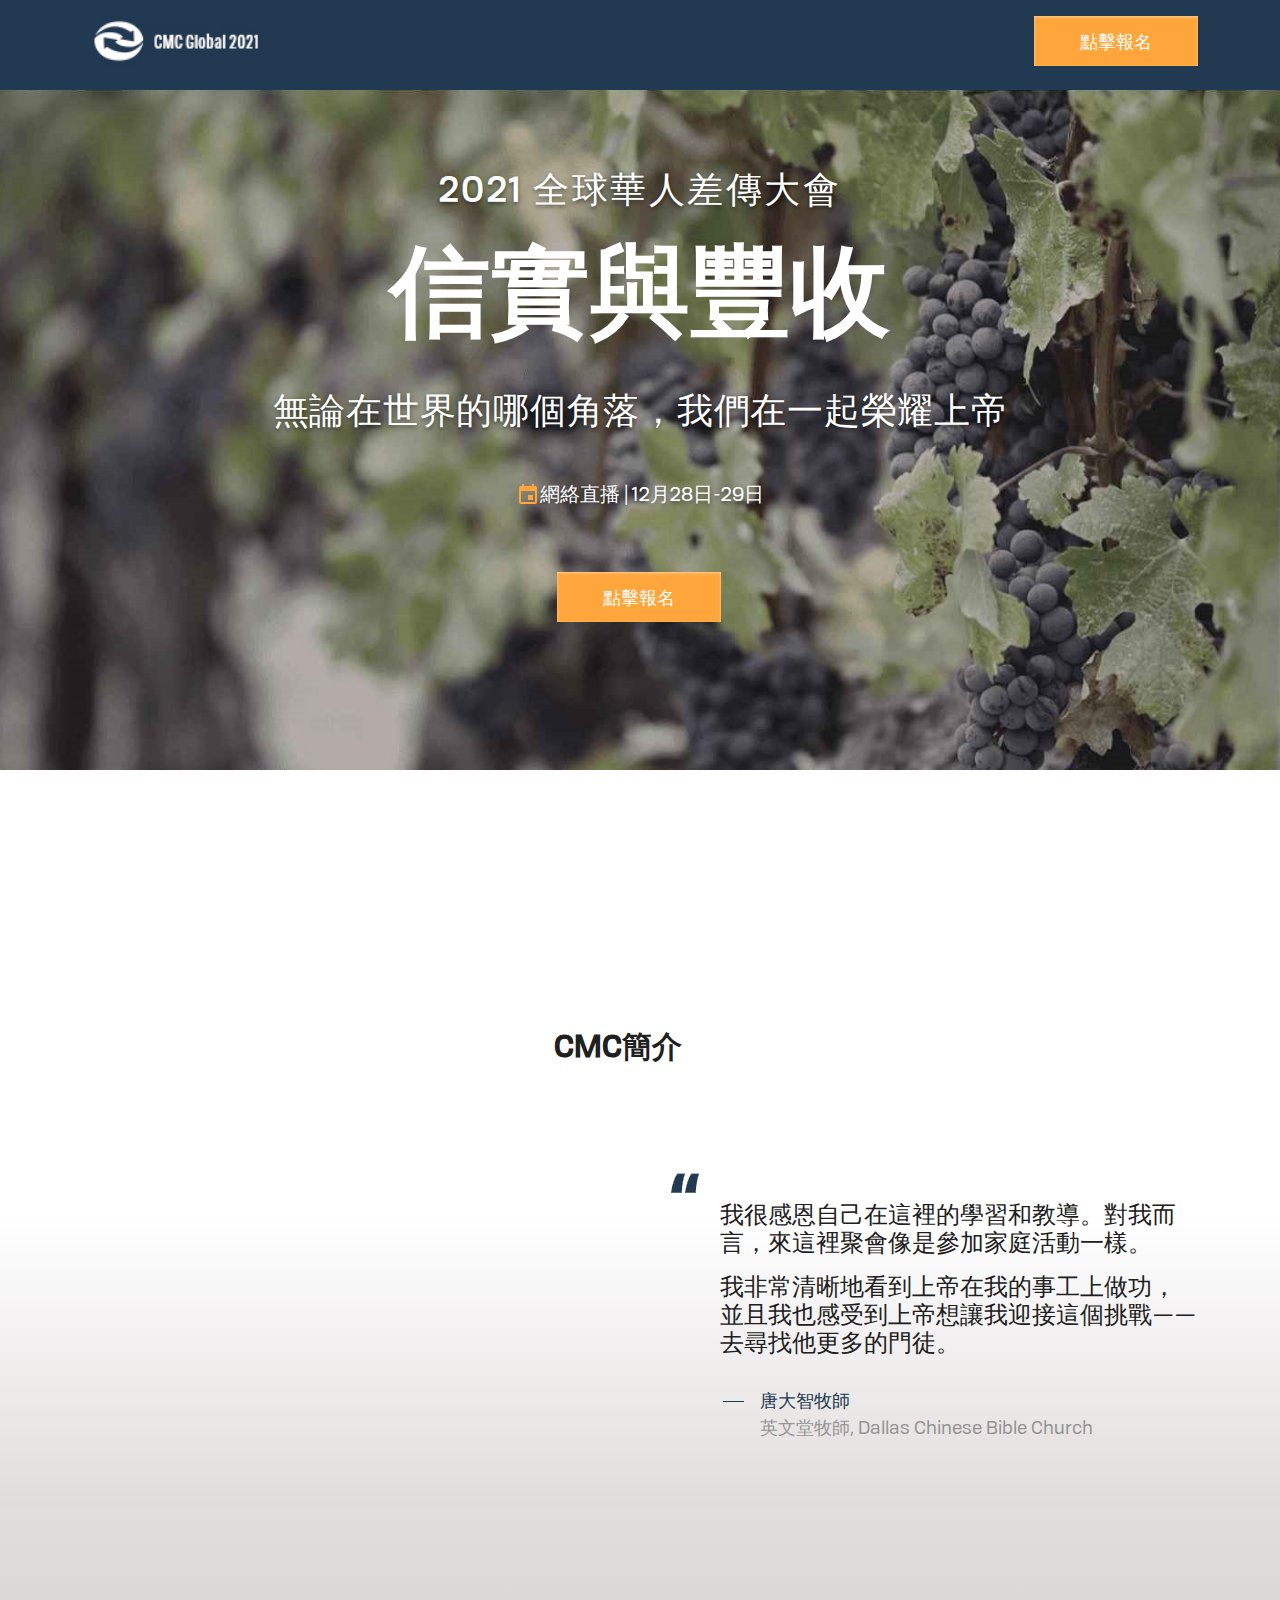
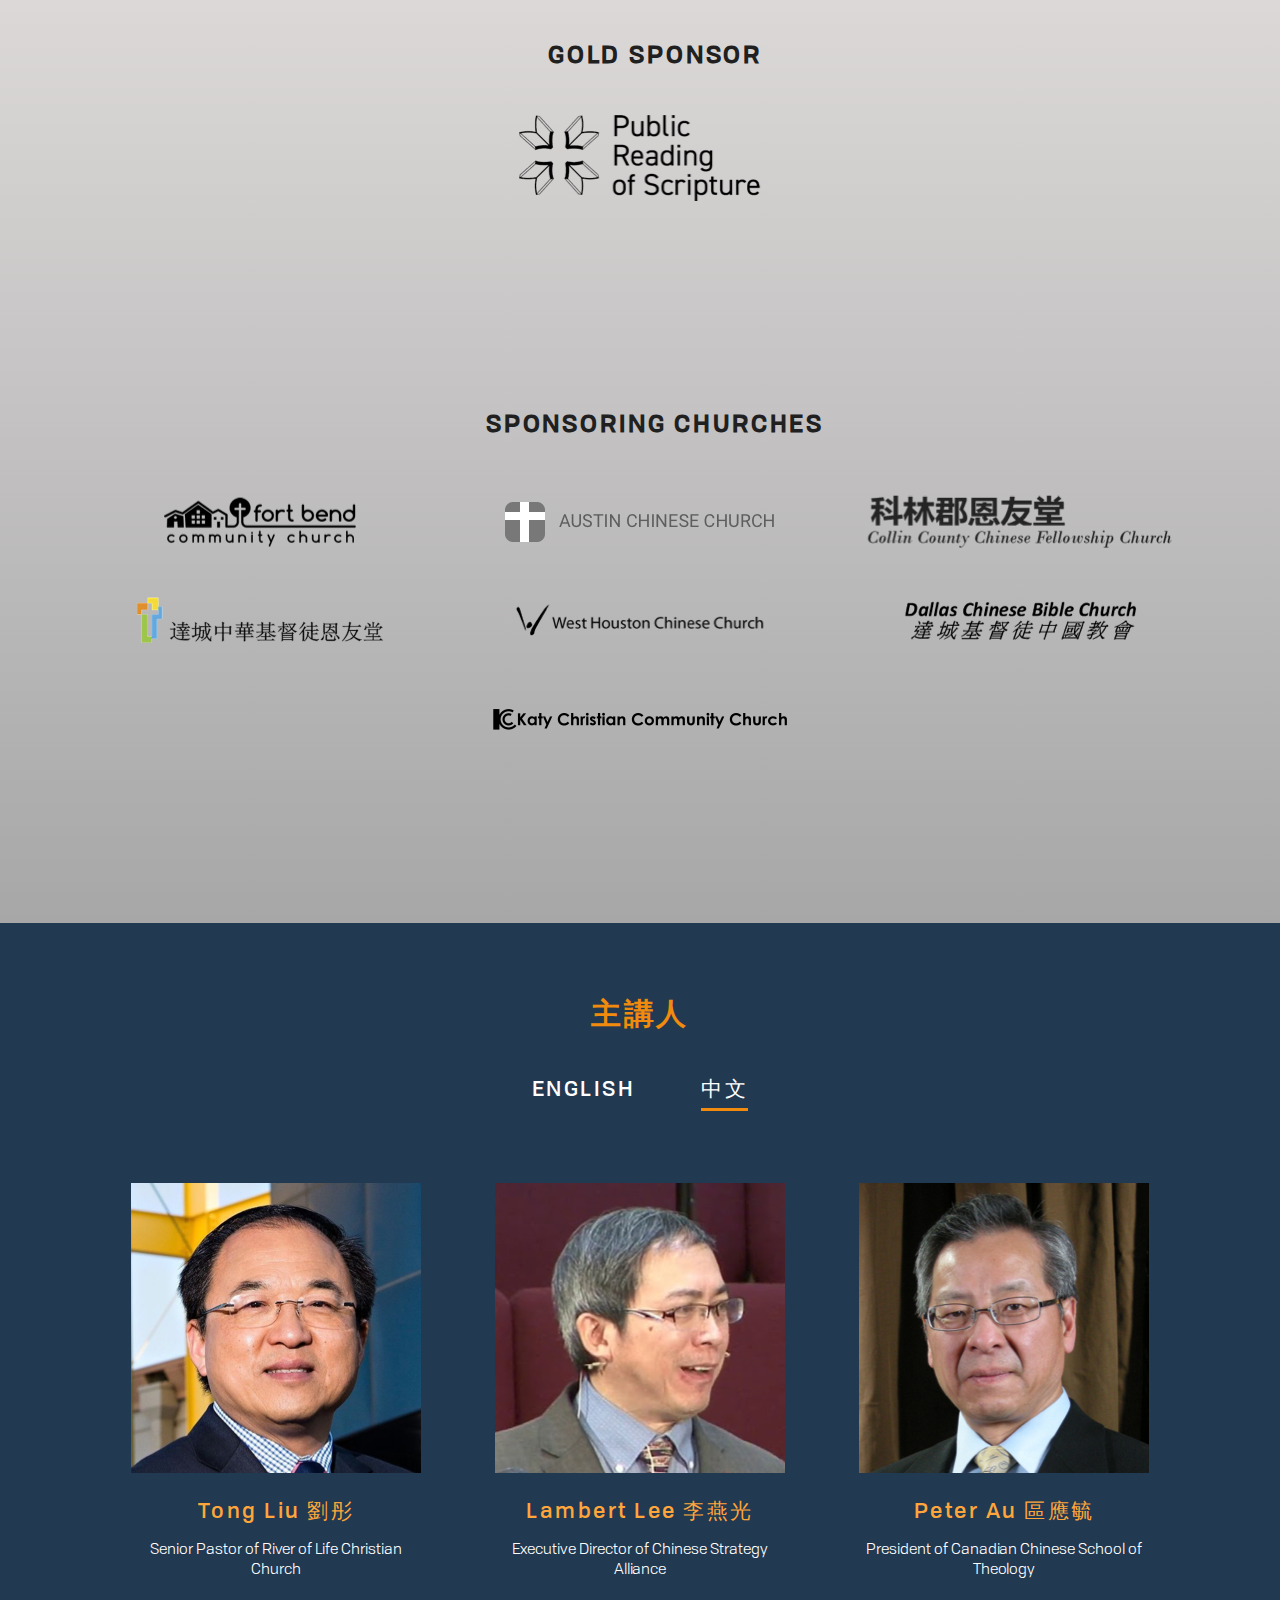
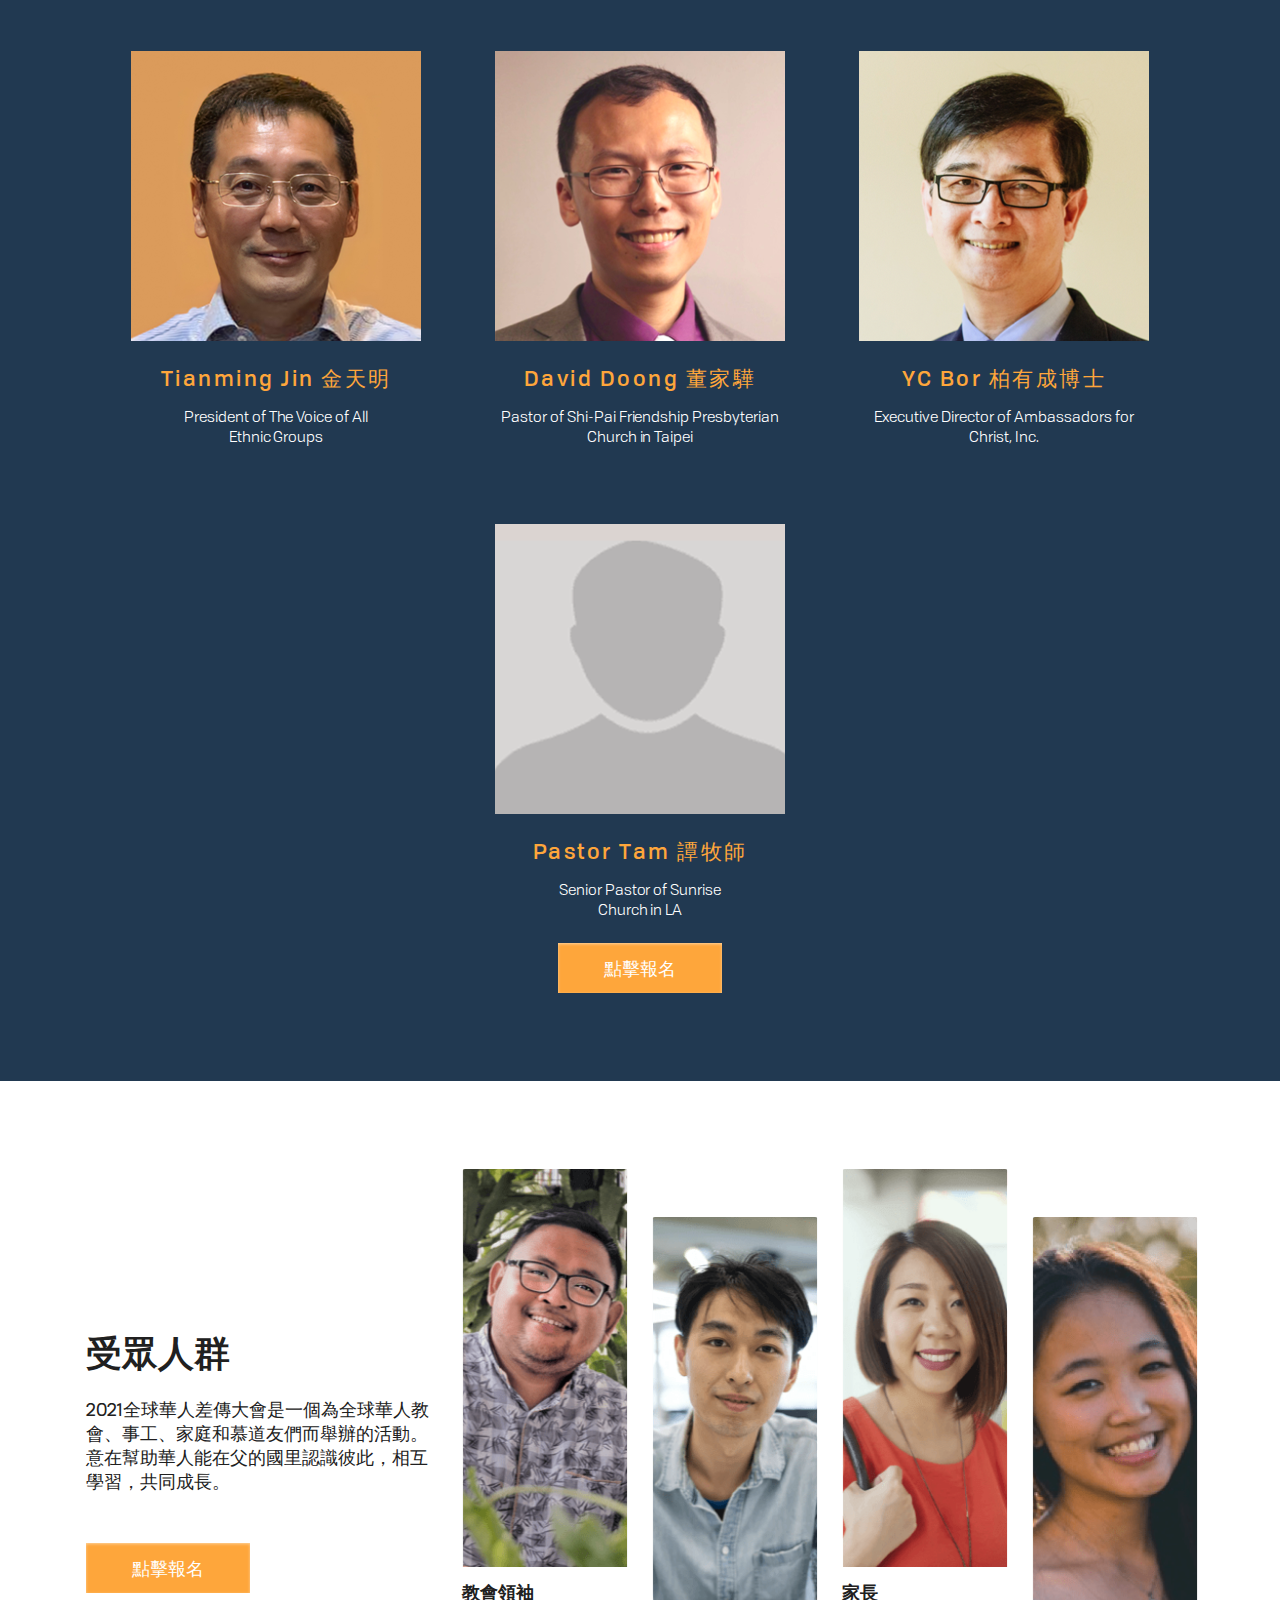
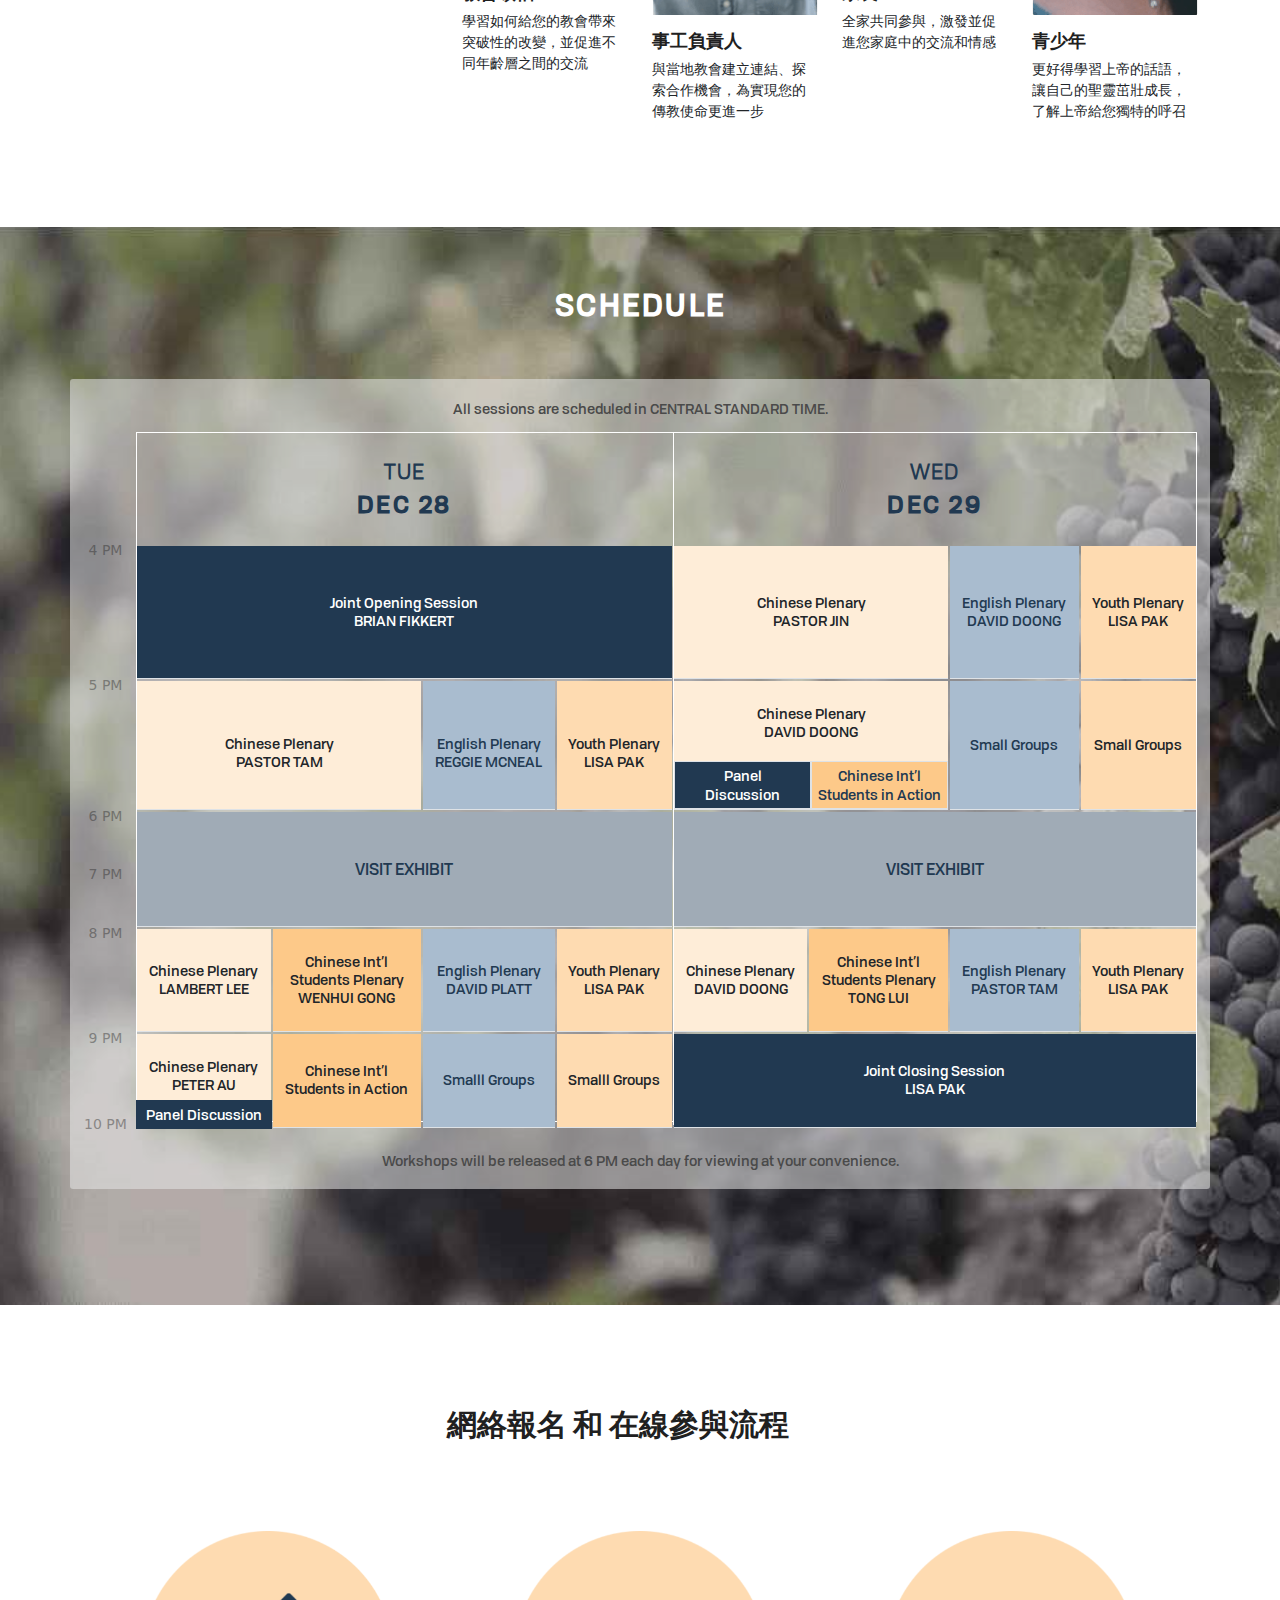
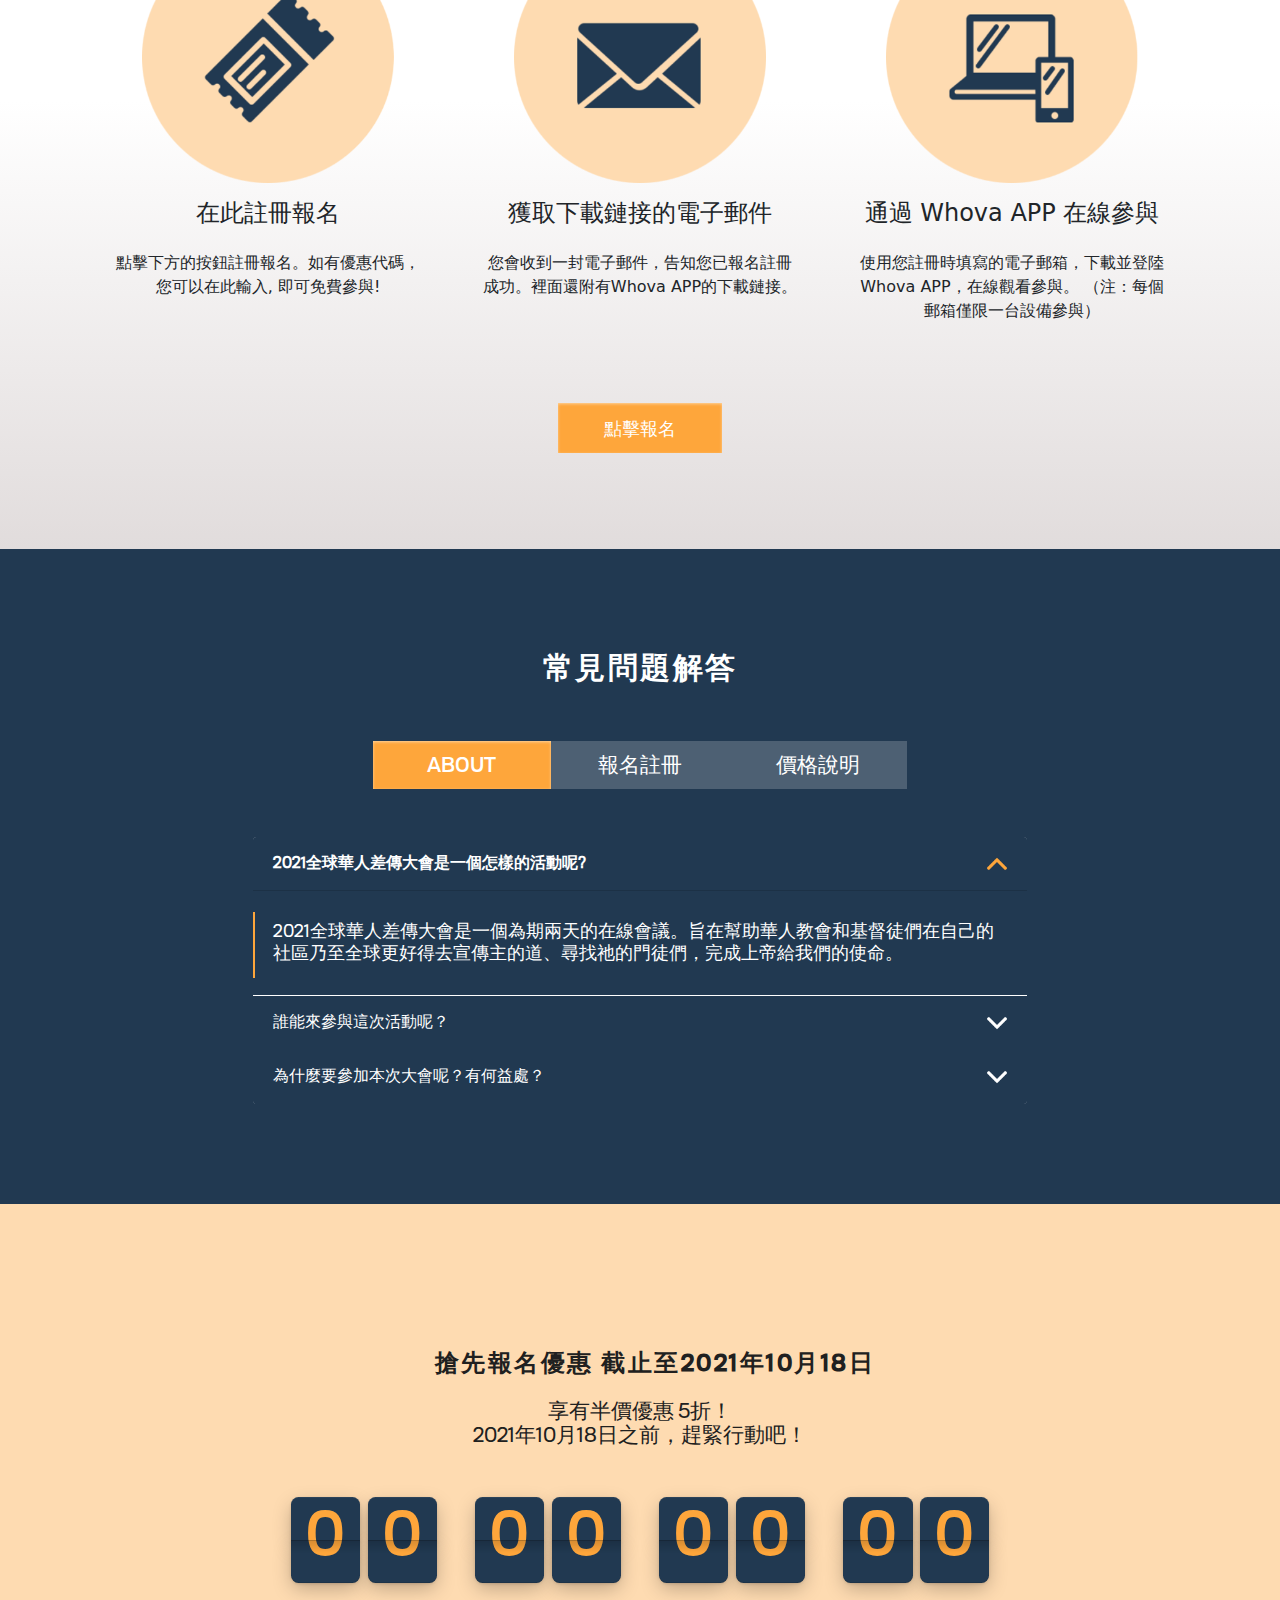
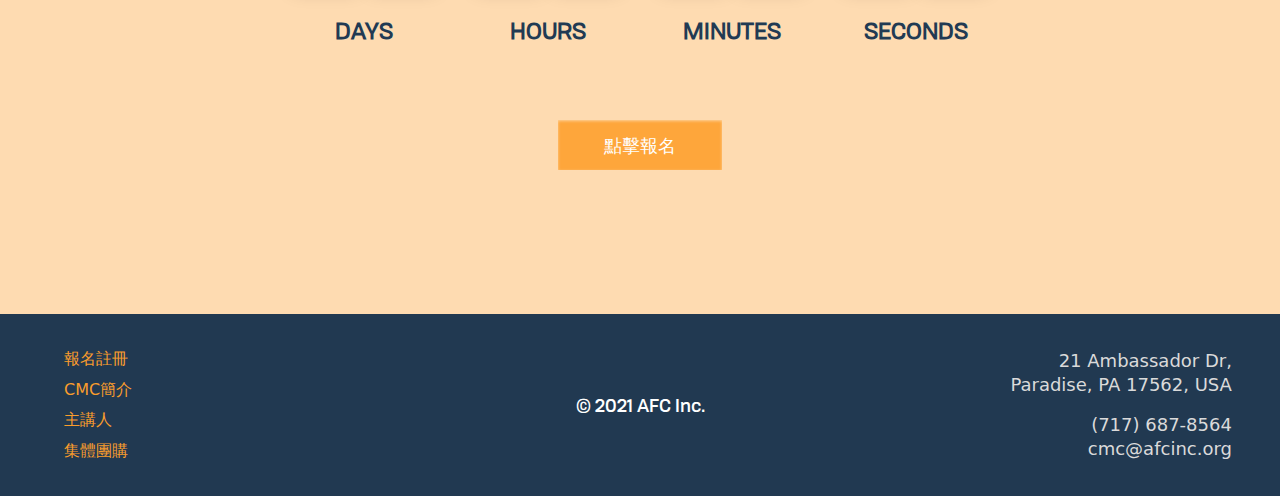
==== index.html @ 55b2e46b "update sponser profile pic" ====
<!DOCTYPE html>
<html lang="zh-Hant">

<head>
    <meta charset="UTF-8">
    <meta http-equiv="X-UA-Compatible" content="IE=edge">
    <meta name="viewport" content="width=device-width, initial-scale=1.0">
    <title>2021 全球華人差傳大會</title>
    <link rel="stylesheet" href="assets/css/bootstrap.min.css" >
    <link rel="stylesheet" href="https://cdnjs.cloudflare.com/ajax/libs/font-awesome/5.15.4/css/all.min.css"
        integrity="sha512-1ycn6IcaQQ40/MKBW2W4Rhis/DbILU74C1vSrLJxCq57o941Ym01SwNsOMqvEBFlcgUa6xLiPY/NS5R+E6ztJQ=="
        crossorigin="anonymous" referrerpolicy="no-referrer" />
    <link rel="preconnect" href="https://fonts.googleapis.com">
    <link rel="preconnect" href="https://fonts.gstatic.com" crossorigin>
    <link href="https://fonts.googleapis.com/css2?family=Oswald:wght@400;500&display=swap" rel="stylesheet">
    <link rel="icon" href="assets/images/cmc-favicon.png" type="image/gif" sizes="16x16">
    <link rel="stylesheet" href="assets/fonts/Formula/formula.css">
    <link rel="stylesheet" href="assets/fonts/new_fonts/stylesheet.css">
    <link rel="stylesheet" href="assets/css/style.css">
    <link rel="stylesheet" href="assets/css/responsive.css">
    <link rel="stylesheet" href="flip/flip.min.css">
    <link rel="stylesheet" href="assets/css/13-10-21.css">
</head>

<body>
    <div class="container-fluid cm_blue menuHeader">
        <div class="container">
            <div class="row">
                <div class="col-sm-3 my-auto">

                </div>
                <!-- <div class="col-sm-6" style="margin-left: auto;">
                    <form class="form-inline d-flex text-center">
                        <input class="form-control cm_font_tofino_personal_regular" id="register" type="search" placeholder="Enter Your Email to Pre-register" aria-label="Search">
                        <a href="registar.html" class="cm_preRegister cm_font_tofino_personal_regular cm_font_18  cm_font_white">Pre-register</a>
                    </form>
                </div> -->

                <nav class="navbar navbar-expand-lg navbar-light bg-transparent py-0">
                    <div class="container-fluid px-0">
                        <a href="index.html"><img src="assets/images/Logo.jpg" alt="Logo" width="187px"></a>
                        <button class="navbar-toggler" type="button" data-bs-toggle="collapse"
                            data-bs-target="#navbarText" aria-controls="navbarText" aria-expanded="false"
                            aria-label="Toggle navigation">
                            <span class="navbar-toggler-icon"></span>
                        </button>
                        <div class="collapse navbar-collapse" id="navbarText">
                            <ul class="navbar-nav me-auto mb-2 mb-lg-0 ml-rigt-nav">
                                <li class="nav-item top-nav-white">
                                    <a class="nav-link active colo-whi" aria-current="page" href="#">
                                        <!-- About CMC -->&nbsp;
                                    </a>
                                </li>
                                <li class="nav-item top-nav-white">
                                    <a class="nav-link colo-whi" href="#">
                                        <!-- Exhibitors -->&nbsp;
                                    </a>
                                </li>
                                <li class="nav-item top-nav-white">
                                    <a class="nav-link colo-whi" href="#">
                                        <!-- Group Codes -->&nbsp;
                                    </a>
                                </li>
                            </ul>
                            <span class="navbar-text">
                                <a href="http://www.claruz.com/cmc/v6/1.html"
                                    class="cm_preRegister cm_font_tofino_personal_regular cm_font_18  cm_font_white wid-100">點擊報名</a>
                            </span>
                        </div>
                    </div>
                </nav>
            </div>
        </div>
    </div>
    <!-- Banner Start -->
    <div class="container-fluid mainBanner">
        <div class="container">
            <div class="row">
                <div class="col-sm-12 pt-4">
                    <h1 class="cm_main_heading cm_font_tofino_personal cm_font_48  cm_font_white">2021 全球華人差傳大會</h1>
                    <h2 class="Bitmap">信實與豐收</h2>
                </div>
            </div>
            <div class="row mt-2 pb-4 pt-4">
                <div class="col-sm-12">
                    <h4 class="cm_font_tofino_personal cm_font_30 cm_font_white">
                        無論在世界的哪個角落，我們在一起榮耀上帝</h4>
                </div>
            </div>
            <div class="row pt-4 pb-5 mainBannerSec3">
                <div class="col-sm-3 labelDate cm_font_white cm_font_22 cm_font_500 cm_font_tofino_personal_regular text-center"
                    style="text-shadow: 0 2px 4px rgb(0 0 0 / 50%); text-transform: uppercase;">
                    <img src="assets/images/event.svg" alt="">網絡直播 | 12月28日-29日
                </div>
            </div>
            <div class="row button_99 pt-3 pb-5">
                <div class="col-sm-3">
                    <a href="http://www.claruz.com/cmc/v6/1.html"
                        class="cm_preRegister cm_font_tofino_personal_regular cm_font_18  cm_font_white mmmleft reg-left">點擊報名</a>
                </div>
            </div>
        </div>
    </div>
    <!-- Banner End -->

    <!-- Video Start -->
    <div class="video-sec">
        <div class="container">
            <div class="wrapper">
                <video id="myVideo" height="auto" class="video" poster="images/video-bg.png">
                    <source type="video/mp4" src="video/CMC Promo - English (1).mp4">
                </video>
                <div class="playpause"></div>

            </div>

        </div>
    </div>
    <!-- Video End -->

    <!--  Glimpses from CMC 2021 Start-->
    <div class="container-fluid glimpsesSection  pb-5" id="glimpses">
        <div class="container text-center mt-5">
            <h1 class="cm_font_tofino_personal cm_font_bold cm_font_black cm_font_36 cm_font_800 letter-spacing">CMC簡介
            </h1>
            <div class="container mt-5">
                <div class="row">
                    <div class="col-sm-6">
                        <!-- <iframe width="100%" height="100%" src=" https://vimeo.com/601890508/8d0f975868" title="YouTube video player" frameborder="0" allow="accelerometer; autoplay; clipboard-write; encrypted-media; gyroscope; picture-in-picture" allowfullscreen></iframe> -->
                        <iframe controls="false" autoplay="autoplay" width="100%" height="100%" title="vimeo-player"
                            src="https://player.vimeo.com/video/601890508?h=8d0f975868" frameborder="0"
                            allowfullscreen></iframe>
                    </div>
                    <div class="col-sm-6" id="cm_about_section">
                        <span class="cm_testimonial_before"></span>
                        <p class="cm_font_tofino_personal_regular cm_font_24 cm_font_black cm_testimonial">
                            我很感恩自己在這裡的學習和教導。對我而言，來這裡聚會像是參加家庭活動一樣。</p>
                        <p class="cm_font_tofino_personal_regular cm_font_24 cm_font_black cm_testimonial">
                            我非常清晰地看到上帝在我的事工上做功，並且我也感受到上帝想讓我迎接這個挑戰——去尋找他更多的門徒。</p>
                        <p class="cm_font_tofino_personal_regular cm_font_blue cm_pastorName mb-0">唐大智牧師</p>
                        <p class="cm_font_tofino_personal_regular  english" style="opacity: 0.41;">英文堂牧師, Dallas Chinese
                            Bible Church</p>
                    </div>
                </div>
            </div>


        </div>
    </div>

    <!--  Sponsers start-->

    <div class="sponsersSection_wrapper">
        <div class="container  sponsersSection">
            <div class="head">
                <h1 class="text-center sponsor_church cm_font_formula_bold cm_font_bold cm_font_black cm_font_24 letter-spacing"
                style=" font-family: 'Oswald', sans-serif;"> GOLD SPONSOR </h1>
                <a href="https://prsi.org/" target="blank" class="public"> <img
                        src="assets/images/prs-logo-main-cmyk-1.png" alt="image"> </a>
            </div>
            <h1 class="text-center sponsor_church cm_font_formula_bold cm_font_bold cm_font_black cm_font_24 letter-spacing"
                style=" font-family: 'Oswald', sans-serif;"> SPONSORING CHURCHES </h1>
            <div class="row pt-5 logo-btm align-items-center">
                <div class="col-sm-4 text-center">
                    <div class="col-sm-12">
                        <img src="assets/images/Sponser1.png" alt="">
                    </div>
                </div>
                <div class="col-sm-4 text-center">
                    <div class="col-sm-12">
                        <img src="assets/images/Sponser2.png" alt="">
                    </div>
                </div>
                <div class="col-sm-4 text-center">
                    <div class="col-sm-12">
                        <img src="assets/images/Sponser3.png" alt="" class="img-fluid">
                    </div>

                </div>
            </div>
            <div class="row align-items-center">
                <div class="col-sm-4 text-center">
                    <div class="col-sm-12">
                        <img src="assets/images/DCFC_Logo.png" alt="">
                    </div>
                </div>
                <div class="col-sm-4 text-center">
                    <div class="col-sm-12">
                        <img src="assets/images/Sponser5.png" alt="">
                    </div>
                </div>
                <div class="col-sm-4 text-center">
                    <div class="col-sm-12">
                        <img src="assets/images/Sponser6.png" alt="">
                    </div>
                </div>
            </div>
            <div class="row justify-content-center">
                <div class="col-sm-4 text-center">
                    <div class="col-sm-12">
                        <img src="assets/images/Sponser8_2.png" alt="">
                    </div>
                </div>
            </div>
        </div>
    </div>
    <!--  Sponsers end-->

    <!--  Glimpses from CMC 2021 End-->

    <!-- Speaker start-->
    <div class="container-fluid SPEAKERS_272  cm_blue" id="speakers">
        <div class="container text-center pb-5">
            <h1 class="text-center cm_font_tofino_personal cm_font_bold cm_font_yellow1 cm_font_36 letter-spacing">主講人
            </h1>
            <div class="row  pb-3">
                <ul class="nav nav-tabs justify-content-center border-0 speakersNav" id="myTab" role="tablist">
                    <!-- <li class="nav-item" role="presentation">
                        <button class="nav-link cm_font_white cm_font_tofino_personal cm_font_20 letter-spacing" id="home-tab" data-bs-toggle="tab" data-bs-target="#all" type="button" role="tab" aria-controls="home" aria-selected="true">ALL</button>
                    </li> -->
                    <li class="nav-item" role="presentation">
                        <button class="nav-link cm_font_white cm_font_tofino_personal cm_font_20 letter-spacing px-0"
                            id="home-tab" data-bs-toggle="tab" data-bs-target="#english" type="button" role="tab"
                            aria-controls="home" aria-selected="false">ENGLISH</button>
                    </li>
                    <li class="nav-item" role="presentation">
                        <button
                            class="nav-link cm_font_white cm_font_tofino_personal cm_font_20 letter-spacing px-0 active"
                            id="contact-tab" data-bs-toggle="tab" data-bs-target="#chinese" type="button" role="tab"
                            aria-controls="contact" aria-selected="true">中文</button>
                    </li>
                </ul>
                <div class="tab-content" id="myTabContent">
                    <div class="container tab-pane fade" id="english" role="tabpanel" aria-labelledby="home-tab">
                        <div class="row pt-5">
                            <div class="col-sm-4">
                                <div class="flip-box">
                                    <div class="flip-box-inner">
                                        <div class="flip-box-front all1 user-img speaker1">
                                        </div>
                                        <div class="flip-box-back">
                                            <h2 class="cm_font_tofino_personal_regular p-3">At Covenant College, Dr.
                                                Brian Fikkert also serves as Professor of Economics and Community
                                                Development. <br><br> He is co-author of the best-selling book <i>When
                                                    Helping Hurts: How to Alleviate Poverty Without Hurting the
                                                    Poor...and Yourself..</i></h2>
                                        </div>
                                    </div>
                                </div>
                                <h5 class="cm_font_yellow cm_font_20 cm_font_tofino_personal letter-spacing pt-0 mb-0 speaker_name">
                                    Brian Fikkert</h5>
                                <h6 class="cm_font_white cm_font_16 cm_font_tofino_personal_regular cm_font_400 pt-3"
                                    style="padding: 0px 20px;">Founder &amp; President of the Chalmers Center for
                                    Economic Development at Covenant College</h6>
                            </div>
                            <div class="col-sm-4">
                                <div class="flip-box">
                                    <div class="flip-box-inner">
                                        <div class="flip-box-front all2 user-img speaker2">
                                        </div>
                                        <div class="flip-box-back">
                                            <h2 class="cm_font_tofino_personal_regular p-3">As City Coach, Reggie McNeal
                                                works with community leaders to build cross-domain collaborative efforts
                                                on big societal issues. <br><br>Reggie has helped to shape the church
                                                leadership conversation through his extensive speaking schedule and work
                                                as an author.</h2>
                                        </div>
                                    </div>
                                </div>
                                <h5 class="cm_font_yellow cm_font_20 cm_font_tofino_personal letter-spacing pt-0 mb-0">
                                    REGGIE MCNEAL</h5>
                                <h6 class="cm_font_white cm_font_16 cm_font_tofino_personal_regular cm_font_400 pt-3"
                                    style="padding: 0px 20px;">City Coach for GoodCities of <br> Minneapolis MN</h6>
                            </div>
                            <div class="col-sm-4">
                                <div class="flip-box">
                                    <div class="flip-box-inner">
                                        <div class="flip-box-front all3 speaker3">
                                        </div>
                                        <div class="flip-box-back">
                                            <h2 class="cm_font_tofino_personal_regular p-3">David Doong serves as pastor
                                                of Shi-Pai Friendship Presbyterian Church in Taipei and is the new
                                                general secretary of CCCOWE. <br> <br> David is an adjunct professor in
                                                various seminaries and the author of <i>Practical Theory as
                                                    Discipleship.</i></h2>
                                        </div>
                                    </div>
                                </div>
                                <h5 class="cm_font_yellow cm_font_20 cm_font_tofino_personal letter-spacing pt-0 mb-0">
                                    DAVID DOONG</h5>
                                <h6 class="cm_font_white cm_font_16 cm_font_tofino_personal_regular cm_font_400 pt-3"
                                    style="padding: 0px 20px;">General Secretary <br> of CCCOWE</h6>
                            </div>
                        </div>
                        <div class="row second">
                            <div class="col-sm-4">
                                <div class="flip-box">
                                    <div class="flip-box-inner">
                                        <div class="flip-box-front all1 user-img speaker4">
                                        </div>
                                        <div class="flip-box-back">
                                            <h2 class="cm_font_tofino_personal_regular p-3">David Platt has served as
                                                senior pastor at the Church at Brook Hills in Birmingham, AL, and also
                                                as president of the International Mission Board. <br><br>He currently
                                                leads RADICAL ministry <br>
                                                and is the author of New York Times bestseller Radical: Taking Back Your
                                                Faith from the American Dream. </h2>
                                        </div>
                                    </div>
                                </div>
                                <h5 class="cm_font_yellow cm_font_20 cm_font_tofino_personal letter-spacing pt-0 mb-0">
                                    DAVID PLATT</h5>
                                <h6 class="cm_font_white cm_font_16 cm_font_tofino_personal_regular cm_font_400 pt-3"
                                    style="padding: 0px 20px;">Lead Pastor at McLean Bible<br> Church Virginia</h6>
                            </div>
                            <div class="col-sm-4">
                                <div class="flip-box">
                                    <div class="flip-box-inner">
                                        <div class="flip-box-front all3 speaker5">
                                        </div>
                                        <div class="flip-box-back">
                                            <h2 class="cm_font_tofino_personal_regular p-3">Lisa has 14 years of
                                                pastoral ministry and church experience in South Korea, Singapore, and
                                                Canada with a focus on the Korean diaspora community. <br><br>She is
                                                passionate about diaspora communities and mobilizing the young
                                                generation for the Gospel.</h2>
                                        </div>
                                    </div>
                                </div>
                                <h5 class="cm_font_yellow cm_font_20 cm_font_tofino_personal letter-spacing pt-0 mb-0">
                                    LISA PAK</h5>
                                <h6 class="cm_font_white cm_font_16 cm_font_tofino_personal_regular cm_font_400 pt-3"
                                    style="padding: 0px 20px;">Director of Global Engagement for <br> Finishing the
                                    Task/Saddleback Church</h6>
                            </div>
                        </div>
                    </div>

                    <div class="container tab-pane fade active show" id="chinese" role="tabpanel"
                        aria-labelledby="contact-tab">
                        <div class="row pt-5">
                            <div class="col-sm-4">
                                <div class="flip-box">
                                    <div class="flip-box-inner">
                                        <div class="flip-box-front user-img chinesespeaker1">
                                            <img src="assets/images/chinese_speaker1.png" class="img-fluid">
                                        </div>
                                        <div class="flip-box-back">
                                            <h2 class="cm_font_tofino_personal_regular p-3">
                                                劉彤牧師於1995年開創矽谷生命河靈糧堂並擔任主任牧師，致力以4個軌道─敬拜讚美、聖靈更新、小組教會、全地轉化，建立神榮耀的教會。他多年來在華人電視台開闢勵志節目，敏銳觀察與生動敘述深得人心，現有「跨越的人生」、「跨越的時刻」、「跨越的一天」等著作。
                                            </h2>
                                        </div>
                                    </div>
                                </div>

                                <h5 class="cm_font_yellow cm_font_20 cm_font_tofino_personal letter-spacing pt-0 mb-0">
                                    Tong Liu 劉彤</h5>
                                <h6 class="cm_font_white cm_font_16 cm_font_tofino_personal_regular cm_font_400 pt-3"
                                    style="padding: 0px 20px;">Senior Pastor of River of Life Christian Church</h6>
                            </div>
                            <div class="col-sm-4">
                                <div class="flip-box">
                                    <div class="flip-box-inner">
                                        <div class="flip-box-front user-img chinesespeaker2">
                                            <img src="assets/images/chinese_speaker2.png" class="img-fluid">
                                        </div>
                                        <div class="flip-box-back">
                                            <h2 class="cm_font_tofino_personal_regular p-3">
                                                李牧師傳遞守望美國的合一禱告，推動全美禱告日等大型禱告運動，按季舉辦全美華人牧者的座談平台，推動合一。過去四年的日子裡，走訪30州，向全美45個牧者聯會、80個宣教年會
                                                、200餘間教會、二千多位教牧長執、七千多位弟兄姊妹、8個宣教機構及4所神學院分享上述異象。</h2>
                                        </div>
                                    </div>
                                </div>

                                <h5 class="cm_font_yellow cm_font_20 cm_font_tofino_personal letter-spacing pt-0 mb-0">
                                    Lambert Lee 李燕光</h5>
                                <h6 class="cm_font_white cm_font_16 cm_font_tofino_personal_regular cm_font_400 pt-3"
                                    style="padding: 0px 20px;">Executive Director of Chinese Strategy Alliance</h6>
                            </div>
                            <div class="col-sm-4">
                                <div class="flip-box">
                                    <div class="flip-box-inner">
                                        <div class="flip-box-front user-img chinesespeaker3">
                                            <img src="assets/images/chinese_speaker3.png" class="img-fluid">
                                        </div>
                                        <div class="flip-box-back">
                                            <h2 class="cm_font_tofino_personal_regular p-3">
                                                區牧師畢業於美國達拉斯神學院，獲取聖經研究碩士及基督教教育碩士。曾任基石教育中心主任，開拓生命樹查經班。現任多倫多城北華人基督教會顧問牧師、加拿大華人神學院聯校校長、多倫多和卡加里校區院長經常在中國及歐洲培訓授課，曾任美國達拉斯中華基督徒恩友堂、多倫多城北華人宣道會主任牧師及菲律賓聖經神學院院長。
                                            </h2>
                                        </div>
                                    </div>
                                </div>

                                <h5 class="cm_font_yellow cm_font_20 cm_font_tofino_personal letter-spacing pt-0 mb-0">
                                    Peter Au 區應毓</h5>
                                <h6 class="cm_font_white cm_font_16 cm_font_tofino_personal_regular cm_font_400 pt-3"
                                    style="padding: 0px 20px;">President of Canadian Chinese School of Theology</h6>
                            </div>
                        </div>

                        <div class="row chinese_second_row">
                            <div class="col-sm-4">
                                <div class="flip-box">
                                    <div class="flip-box-inner">
                                        <div class="flip-box-front user-img chinesespeaker4">
                                            <img src="assets/images/chinese_speaker4.png" class="img-fluid">
                                        </div>
                                        <div class="flip-box-back">
                                            <h2 class="cm_font_tofino_personal_regular p-3">
                                                金天明牧師於1986年從黑龍江考入清華大學並在1989年參加教會並信主，次年初清楚得救並蒙召，1991年大學畢業時獻身傳道。1993年在家中開始了家庭聚會，為北京守望教會創會牧者。金牧師於2017年底讀有關講解大使命的文章時被聖靈感動，卸下25年的守望教會牧職，投身宣教動員事工，推動中國教會的宣教。現為“萬族的呼聲”事工負責人。
                                            </h2>
                                        </div>
                                    </div>
                                </div>

                                <h5 class="cm_font_yellow cm_font_20 cm_font_tofino_personal letter-spacing pt-0 mb-0">
                                    Tianming Jin 金天明</h5>
                                <h6 class="cm_font_white cm_font_16 cm_font_tofino_personal_regular cm_font_400 pt-3"
                                    style="padding: 0px 20px;">President of The Voice of All <br> Ethnic Groups</h6>
                            </div>
                            <div class="col-sm-4">
                                <div class="flip-box">
                                    <div class="flip-box-inner">
                                        <div class="flip-box-front user-img chinesespeaker6">
                                            <img src="assets/images/chinese_speaker6.png" class="img-fluid">
                                        </div>
                                        <div class="flip-box-back">
                                            <h2 class="cm_font_tofino_personal_regular p-3"
                                                style="font-size: 12px !important;">董家驊牧師現為台灣石牌信友堂牧師，同時也在不同的神學院兼任教書，並將於
                                                2021年八月接任世界華福中心的總幹事（現為候任總幹事）。自
                                                2006年起在洛杉磯台福教會服事華人留學生、年輕新移民和年輕家庭，並在北美不同的教會、高中校園與大專校園向留學生佈道，同時從事校園事奉者的培訓工作。2016年開始，除了參與在北美華人學生的牧養外，也開始服事華人教會的第二代（ABC），牧養教會的英文堂。2018年返回台灣，在石牌信友堂牧會，著有《二十一世紀門徒現場》等著作。自我定位是一座橋樑，期許把教會實踐與神學反省，專業神學與門徒生命，教會的使命與基督徒的日常生活，信仰實踐與公共空間連結起來。
                                            </h2>
                                        </div>
                                    </div>
                                </div>

                                <h5 class="cm_font_yellow cm_font_20 cm_font_tofino_personal letter-spacing pt-0 mb-0">
                                    David Doong 董家驊</h5>
                                <h6 class="cm_font_white cm_font_16 cm_font_tofino_personal_regular cm_font_400 pt-3"
                                    style="padding: 0px 20px;">Pastor of Shi-Pai Friendship Presbyterian Church in
                                    Taipei</h6>
                            </div>
                            <!-- -------------new------------------ -->
                            <div class="col-sm-4">
                                <div class="flip-box">
                                    <div class="flip-box-inner">
                                        <div class="flip-box-front user-img chinesespeaker7">
                                            <img src="assets/images/chinese_speaker7.png" class="img-fluid">
                                        </div>
                                        <div class="flip-box-back">
                                            <h2 class="cm_font_tofino_personal_regular p-3">
                                                柏有成弟兄出生於台灣，於國立臺灣大學取得學士和碩士學位，並於康乃爾大學獲得博士學位。柏弟兄在1992年參與美東華人差傳大會時蒙召，立志一生以福音為使命。他從2011年起加入使者協會董事會，並在2013-2015年間擔任董事會主席一職。2014年他辭去教職開始全職服事，成為使者協會總幹事。
                                            </h2>
                                        </div>
                                    </div>
                                </div>

                                <h5 class="cm_font_yellow cm_font_20 cm_font_tofino_personal letter-spacing pt-0 mb-0">
                                    YC Bor 柏有成博士</h5>
                                <h6 class="cm_font_white cm_font_16 cm_font_tofino_personal_regular cm_font_400 pt-3"
                                    style="padding: 0px 20px;">Executive Director of Ambassadors for Christ, Inc.</h6>
                            </div>
                        </div>

                        <div class="row chinese_third_row justify-content-md-center">
                            <div class="col-sm-4">
                                <div class="flip-box">
                                    <div class="flip-box-inner">
                                        <div class="flip-box-front user-img chinesespeaker5">
                                            <img src="assets/images/chinese_speaker5.png" class="img-fluid">
                                        </div>
                                        <div class="flip-box-back">
                                            <h2 class="cm_font_tofino_personal_regular p-3">
                                                譚牧師是洛杉磯新曙光基督徒教會的策略同工，專注於禱告更新與門徒倍增網絡。他曾多年在中國大陸，香港，緬甸，菲律賓，印度，加拿大和美國進行短宣和門徒訓練工作。他的服事熱情在於動員禱告，敬拜，門徒倍增運動以及跨文化短宣，特別是在穆斯林中的植堂與難民救助。他的妻子在家教育三個孩子，並在2018年一起搬往中東國家服事那裡的敘利亞難民。
                                            </h2>
                                        </div>
                                    </div>
                                </div>

                                <h5 class="cm_font_yellow cm_font_20 cm_font_tofino_personal letter-spacing pt-0 mb-0">
                                    Pastor Tam 譚牧師</h5>
                                <h6 class="cm_font_white cm_font_16 cm_font_tofino_personal_regular cm_font_400 pt-3"
                                    style="padding: 0px 20px;">Senior Pastor of Sunrise <br> Church in LA</h6>
                            </div>
                        </div>
                        <!-- <div class="row chinese_second_row" style="padding-top:0px;">
                        <div class="col-sm-4 col-offset-4">
                                 
                                 <div class="box_without_flip">
                                     <div class="inner px-0" style="height:398px;">
                                         <img src="assets/images/chinese_speaker5.png" class="img-fluid">
                                     </div>
                                     <h5 class="cm_font_yellow cm_font_20 cm_font_tofino_personal letter-spacing pt-0 mb-0">Pastor Tam 譚牧師</h5>
                                     <h6 class="cm_font_white cm_font_16 cm_font_tofino_personal_regular cm_font_400 pt-3" style="padding: 0px 20px;">Senior Pastor of Sunrise <br> Church in LA</h6>
                                 </div>
                             </div>
                               
                            </div> -->

                    </div>
                </div>
            </div>
            <a href="http://www.claruz.com/cmc/v6/1.html"
                class="cm_preRegister cm_font_tofino_personal_regular cm_font_18 cm_font_bold cm_font_white">點擊報名</a>
        </div>
    </div>
    <!-- Speaker end-->
    <!-- Benefit Start -->
    <div class="container benefitSection py-5">
        <div class="row pt-3">
            <div class="col-md-4 my-auto p-3">
                <h1 class="cm_font_black cm_font_tofino_personal_regular cm_font_bold">受眾人群</h1>
                <p class="cm_font_black cm_font_tofino_personal_regular cm_font_18 pt-3">
                    2021全球華人差傳大會是一個為全球華人教會、事工、家庭和慕道友們而舉辦的活動。意在幫助華人能在父的國里認識彼此，相互學習，共同成長。 </p>
                <div class="text-left mt-5">
                    <a href="http://www.claruz.com/cmc/v6/1.html"
                        class="cm_preRegister cm_font_tofino_personal_regular cm_font_18 cm_font_bold cm_font_white but-cen-mob">點擊報名</a>
                </div>
            </div>
            <div class="col-md-8 benefit2 py-4">
                <div class="row">
                    <div class="col-md-3">
                        <div class="card cm_card border-0">
                            <img class="card-img-top" src="assets/images/leader1.png" alt="Card image cap">
                            <div class="card-body">
                                <h5 class="cm_font_black cm_font_tofino_personal_regular cm_font_bold">教會領袖</h5>
                                <p class="card-text cm_font_tofino_personal_regular cm_font_14">
                                    學習如何給您的教會帶來突破性的改變，並促進不同年齡層之間的交流</p>
                            </div>
                        </div>
                    </div>
                    <div class="col-md-3">
                        <div class="card border-0">
                            <img class="card-img-top mt-5" src="assets/images/leader2.png" alt="Card image cap">
                            <div class="card-body">
                                <h5 class="cm_font_black cm_font_tofino_personal_regular cm_font_bold">事工負責人</h5>
                                <p class="card-text cm_font_tofino_personal_regular cm_font_14">
                                    與當地教會建立連結、探索合作機會，為實現您的傳教使命更進一步</p>
                            </div>
                        </div>
                    </div>
                    <div class="col-md-3">
                        <div class="card border-0">
                            <img class="card-img-top" src="assets/images/ministry.png" alt="Card image cap">
                            <div class="card-body">
                                <h5 class="cm_font_black cm_font_tofino_personal_regular cm_font_bold">家長</span>
                                </h5>
                                <p class="card-text cm_font_tofino_personal_regular cm_font_14">全家共同參與，激發並促進您家庭中的交流和情感
                                </p>
                            </div>
                        </div>
                    </div>
                    <div class="col-md-3">
                        <div class="card border-0">
                            <img class="card-img-top mt-5" src="assets/images/youth.png" alt="Card image cap">
                            <div class="card-body">
                                <h5 class="cm_font_black cm_font_tofino_personal_regular cm_font_bold">青少年</h5>
                                <p class="card-text cm_font_tofino_personal_regular cm_font_14">
                                    更好得學習上帝的話語，讓自己的聖靈茁壯成長，了解上帝給您獨特的呼召</p>
                            </div>
                        </div>
                    </div>
                </div>
            </div>
        </div>
    </div>
    <!-- Benifit end -->

    <!-- schedule start -->
    <div class="container-fuild cm_yellow scheduleSection">
        <div class="container">
            <div class="row table-responsive">
                <h1 class="cm_font_blue cm_font_tofino_personal cm_font_bold letter-spacing text-center pb-5">SCHEDULE
                </h1>
                <table class="table bg-white rounded-1">
                    <thead>
                        <tr class="table_heading">
                            <td colspan="12">All sessions are scheduled in CENTRAL STANDARD TIME.</td>
                        </tr>
                        <tr class="head_tr">
                            <th class="border-bottom-0"></th>
                            <th colspan="4"
                                class="cm_darknewgray text-center cm_font_white cm_font_18 cm_font_tofino tue_67 first">
                                TUE<br><span class="cm_font_formula cm_font_22 letter-spacing">DEC 28</span></th>
                            <th colspan="4"
                                class="cm_darknewgray text-center cm_font_white cm_font_18 cm_font_tofino tue_67">
                                WED<br><span class="cm_font_formula cm_font_22 letter-spacing">DEC 29</span></th>
                        </tr>
                    </thead>
                    <tbody>
                        <tr>
                            <th class="text-center cm_font_14 cm_font_500 cm_font_black border-bottom-0">4 PM</th>
                            <td colspan="4"
                                class="text-center pb-5 Joint_Opening_Session pt-5 cm_blue cm_font_tofino_personal cm_font_14 cm_font_500 text-white">
                                Joint Opening Session <br>BRIAN FIKKERT</td>
                            <td colspan="2"
                                class="pb-4 pt-4 text-center cm_darkgray cm_font_tofino_personal cm_font_14 cm_font_500 cm_fontnavy">
                                Chinese Plenary <br>PASTOR JIN</td>
                            <td
                                class="pb-4 pt-4 text-center cm_lightgray cm_font_tofino_personal cm_font_14 cm_font_500 cm_fontnavy">
                                English Plenary <br>DAVID DOONG</td>
                            <td
                                class="pb-4 pt-4 text-center cm_lightyellow cm_font_tofino_personal cm_font_14 cm_font_500 cm_fontnavy">
                                Youth Plenary <br>LISA PAK</td>
                        </tr>
                        <tr>
                            <th class="text-center cm_font_14 cm_font_500 cm_font_black border-bottom-0">5 PM</th>
                            <td colspan="2"
                                class="text-center pt-4 cm_darkgray cm_font_tofino_personal cm_font_14 cm_font_500 cm_fontnavy">
                                Chinese Plenary<br>PASTOR TAM</td>
                            <td colspan="1"
                                class="text-center pt-4 cm_lightgray cm_font_tofino_personal cm_font_14 cm_font_500 cm_fontnavy">
                                English Plenary <br>REGGIE MCNEAL</td>
                            <td colspan="1"
                                class="text-center pt-4 cm_lightyellow cm_font_tofino_personal cm_font_14 cm_font_500 cm_fontnavy">
                                Youth Plenary <br>LISA PAK</td>
                            <td colspan="2"
                                class="table_row_changed text-center pt-4 cm_darkgray cm_font_tofino_personal cm_font_14 cm_font_500 cm_fontnavy pb-0">
                                Chinese Plenary<br>DAVID DOONG
                                <div class="d-inline-flex panel-dis">
                                    <p class="border cm_blue mb-0 text-white">Panel <br>Discussion</p>
                                    <p class="border cm_orange mb-0 cm_font_blue" style="font-size: 14px;"> Chinese
                                        Int’l <br>Students in Action</p>
                                </div>
                            </td>

                            <td
                                class="text-center pt-4 pb-4 cm_lightgray cm_font_tofino_personal cm_font_14 cm_font_500 cm_fontnavy">
                                Small Groups</td>
                            <td
                                class="text-center pt-4 pb-4 cm_lightyellow cm_font_tofino_personal cm_font_14 cm_font_500 cm_fontnavy">
                                Small Groups</td>

                        </tr>
                        <tr>
                            <th class="text-center cm_font_14 cm_font_500 cm_font_black border-bottom-0">6 PM</th>
                            <td colspan="4" rowspan="2"
                                class="pb-5 center_td  pt-5 text-center cm_newgray cm_font_tofino_personal cm_font_14 cm_font_500 cm_fontnavy">
                                VISIT EXHIBIT</td>
                            <td colspan="4" rowspan="2"
                                class="pb-5 center_td pt-5 text-center cm_newgray cm_font_tofino_personal cm_font_14 cm_font_500 cm_fontnavy">
                                VISIT EXHIBIT</td>
                        </tr>
                        <tr>
                            <th class="text-center cm_font_14 cm_font_500 cm_font_black border-bottom-0">7 PM</th>
                        </tr>
                        <tr>
                            <th class="text-center cm_font_14 cm_font_500 cm_font_black border-bottom-0">8 PM</th>
                            <td
                                class="text-center pt-4 pb-4 cm_darkgray cm_font_tofino_personal cm_font_14 cm_font_500 cm_fontnavy">
                                Chinese Plenary <br>LAMBERT LEE</td>
                            <td
                                class="text-center pt-4 pb-4 cm_orange cm_font_tofino_personal cm_font_14 cm_font_500 cm_fontnavy">
                                Chinese Int’l <br> Students Plenary <br> WENHUI GONG</td>
                            <td
                                class="text-center pt-4 pb-4 cm_lightgray cm_font_tofino_personal cm_font_14 cm_font_500 cm_fontnavy">
                                English Plenary <br> DAVID PLATT</td>
                            <td
                                class="text-center pt-4 pb-4 cm_lightyellow cm_font_tofino_personal cm_font_14 cm_font_500 cm_fontnavy">
                                Youth Plenary <br>LISA PAK</td>
                            <td
                                class="text-center pt-4 pb-4 cm_darkgray cm_font_tofino_personal cm_font_14 cm_font_500 cm_fontnavy">
                                Chinese Plenary<br>DAVID DOONG</td>
                            <td
                                class="text-center pt-4 pb-4 cm_orange cm_font_tofino_personal cm_font_14 cm_font_500 cm_fontnavy">
                                Chinese Int’l <br> Students Plenary <br> TONG LUI</td>
                            <td
                                class="text-center pt-4 pb-4 cm_lightgray cm_font_tofino_personal cm_font_14 cm_font_500 cm_fontnavy">
                                English Plenary <br> PASTOR TAM</td>
                            <td
                                class="text-center pt-4 pb-4 cm_lightyellow cm_font_tofino_personal cm_font_14 cm_font_500 cm_fontnavy">
                                Youth Plenary <br>LISA PAK</td>
                        </tr>
                        <tr>
                            <th class="text-center cm_font_14 cm_font_500 cm_font_black border-bottom-0">9 PM</th>
                            <td
                                class="text-center  pt-4 pb-0 cm_darkgray cm_font_tofino_personal cm_font_14 cm_font_500 cm_fontnavy vertical-align-middle">
                                Chinese Plenary <br>PETER AU
                                <div class="panel-dis1">
                                    <p class="border cm_blue mb-0 text-white panel_discussion">Panel Discussion</p>
                                </div>
                            </td>
                            <td
                                class="text-center pt-4 pb-4 cm_orange cm_font_tofino_personal cm_font_14 cm_font_500 cm_fontnavy">
                                Chinese Int’l <br>Students in Action</td>
                            <td
                                class="text-center pt-4 pb-4 cm_lightgray cm_font_tofino_personal cm_font_14 cm_font_500 cm_fontnavy">
                                Smalll Groups</td>
                            <td
                                class="text-center pt-4 pb-4 cm_lightyellow cm_font_tofino_personal cm_font_14 cm_font_500 cm_fontnavy">
                                Smalll Groups</td>
                            <td colspan="4"
                                class="text-center pb-4 pt-4 cm_blue cm_font_tofino_personal cm_font_14 cm_font_500 text-white">
                                Joint Closing Session <br>LISA PAK</td>
                        </tr>
                        <tr>
                            <th class="text-center cm_font_14 cm_font_500 cm_font_black border-bottom-0 last-td">10 PM
                            </th>
                        </tr>
                    </tbody>
                    <tfoot>
                        <tr class="table_heading tfoot">
                            <td colspan="12">Workshops will be released at 6 PM each day for viewing at your
                                convenience.</td>
                        </tr>
                    </tfoot>
                </table>
            </div>
        </div>
    </div>
    <!-- schedule end -->


    <!--  Glimpses from CMC 2021 Start-->
    <div class="container-fluid glimpsesSection  pb-5">
        <div class="container text-center mt-5">
            <h1 class="cm_font_tofino_personal cm_font_bold cm_font_black cm_font_36 cm_font_800 letter-spacing">網絡報名 和 在線參與流程</h1>
            <div class="container mt-5">
                <div class="row">
                    <div class="col-sm-4 mb-3">
                        <div class="col-sm-12">
                            <div class="col-sm-12 px-5 text-center">
                                <img src="assets/images/reg-1.png" class="img-fluid">
                            </div>
                            <div class="col-sm-12 text-center py-3">
                                <h4>在此註冊報名</h4>
                            </div>
                            <div class="col-sm-12 text-center px-3">
                                <p>點擊下方的按鈕註冊報名。如有優惠代碼，您可以在此輸入, 即可免費參與!</p>
                            </div>
                        </div>
                    </div>

                    <div class="col-sm-4 mb-3">
                        <div class="col-sm-12">
                            <div class="col-sm-12 px-5 text-center">
                                <img src="assets/images/get-email.png" class="img-fluid">
                            </div>
                            <div class="col-sm-12 text-center py-3">
                                <h4>獲取下載鏈接的電子郵件</h4>
                            </div>
                            <div class="col-sm-12 text-center px-3">
                                <p>您會收到一封電子郵件，告知您已報名註冊成功。裡面還附有Whova APP的下載鏈接。</p>
                            </div>
                        </div>
                    </div>
                    <div class="col-sm-4 mb-3">
                        <div class="col-sm-12">
                            <div class="col-sm-12 px-5 text-center">
                                <img src="assets/images/watch-live.png" class="img-fluid">
                            </div>
                            <div class="col-sm-12 text-center py-3">
                                <h4>通過 Whova APP 在線參與</h4>
                            </div>
                            <div class="col-sm-12 text-center px-3">
                                <p>使用您註冊時填寫的電子郵箱，下載並登陸Whova APP，在線觀看參與。 （注：每個郵箱僅限一台設備參與）</p>
                            </div>
                        </div>
                    </div>
                    <div class="col-sm-12 text-center py-5">
                        <a href="http://www.claruz.com/cmc/v6/1.html"
                            class="cm_preRegister cm_font_tofino_personal_regular cm_font_18  cm_font_white wid-100 mx-auto">點擊報名</a>
                    </div>
                </div>
            </div>


        </div>
    </div>
    <!-- faq start-->
    <div class="container-fluid cm_blue faqSection">
        <div class="container">
            <h1 class="cm_font_white cm_font_tofino_personal cm_font_bold letter-spacing pb-5 text-center">常見問題解答</h1>
            <div class="row">
                <!-- <div class="col-sm-2 tab1"></div> -->
                <div class="col-sm-9 tab2">
                    <div class="align-items-start">
                        <div class="nav nav-pills justify-content-center cm_darkblack" id="v-pills-tab-faq"
                            role="tablist" aria-orientation="vertical">
                            <button class="nav-link nav1 active cm_font_white cm_font_22 cm_font_tofino_personal"
                                id="v-pills-about-tab" data-bs-toggle="pill" data-bs-target="#v-pills-about"
                                type="button" role="tab" aria-controls="v-pills-about"
                                aria-selected="true">ABOUT</button>
                            <button class="nav-link nav2 cm_font_white cm_font_22 cm_font_tofino_personal"
                                id="v-pills-attendence-tab" data-bs-toggle="pill" data-bs-target="#v-pills-attendence"
                                type="button" role="tab" aria-controls="v-pills-attendence"
                                aria-selected="false">報名註冊</button>
                            <button class="nav-link nav3 cm_font_white cm_font_22 cm_font_tofino_personal"
                                id="v-pills-pricing-tab" data-bs-toggle="pill" data-bs-target="#v-pills-pricing"
                                type="button" role="tab" aria-controls="v-pills-pricing"
                                aria-selected="false">價格說明</button>
                            <!-- <button class="nav-link nav4 cm_font_white cm_font_22 cm_font_tofino_personal" id="v-pills-follow-tab" data-bs-toggle="pill" data-bs-target="#v-pills-follow" type="button" role="tab" aria-controls="v-pills-follow" aria-selected="false">FOLLOW-UP</button> -->
                        </div>
                        <div class="tab-content pt-5" id="v-pills-tabContent" width="100%">
                            <div class="tab-pane fade show active" id="v-pills-about" role="tabpanel"
                                aria-labelledby="v-pills-home-tab">
                                <div class="accordion" id="accordionExample">
                                    <div class="accordion-item">
                                        <h2 class="accordion-header" id="headingOne">
                                            <button class="accordion-button" type="button" data-bs-toggle="collapse"
                                                data-bs-target="#collapseOne" aria-expanded="true"
                                                aria-controls="collapseOne">2021全球華人差傳大會是一個怎樣的活動呢?
                                            </button>
                                        </h2>
                                        <div id="collapseOne" class="accordion-collapse collapse show"
                                            aria-labelledby="headingOne" data-bs-parent="#accordionExample">
                                            <div class="accordion-body">
                                                2021全球華人差傳大會是一個為期兩天的在線會議。旨在幫助華人教會和基督徒們在自己的社區乃至全球更好得去宣傳主的道、尋找祂的門徒們，完成上帝給我們的使命。
                                            </div>
                                        </div>
                                    </div>
                                    <div class="accordion-item">
                                        <h2 class="accordion-header" id="headingTwo">
                                            <button class="accordion-button collapsed" type="button"
                                                data-bs-toggle="collapse" data-bs-target="#collapseTwo"
                                                aria-expanded="false" aria-controls="collapseTwo">
                                                誰能來參與這次活動呢？
                                            </button>
                                        </h2>
                                        <div id="collapseTwo" class="accordion-collapse collapse"
                                            aria-labelledby="headingTwo" data-bs-parent="#accordionExample">
                                            <div class="accordion-body">
                                                本次大會是為全球的華人教會、華人事工和各個年齡層的華人們而設計的（包括家庭、單身、青少年和空巢老人等）。
                                                通過充滿活力的演講和創意有趣的互動活動, 您能激發教會中每個人去培養一顆宣教的心。
                                            </div>
                                        </div>
                                    </div>
                                    <div class="accordion-item">
                                        <h2 class="accordion-header" id="headingThree">
                                            <button class="accordion-button collapsed" type="button"
                                                data-bs-toggle="collapse" data-bs-target="#collapseThree"
                                                aria-expanded="false" aria-controls="collapseThree">
                                                為什麼要參加本次大會呢？有何益處？
                                            </button>
                                        </h2>
                                        <div id="collapseThree" class="accordion-collapse collapse"
                                            aria-labelledby="headingThree" data-bs-parent="#accordionExample">
                                            <div class="accordion-body">
                                                2021全球華人差傳大會是一個方便有效的平台，讓志同道合的人們聚在一起，並與其他華人教會建立聯繫。
                                                你能聆聽不同演講者們關於各種話題的深入探討，並和在此認識的兄弟姐妹們一起敬拜、分享、參與小組討論。
                                                <br><br>在您的福音宣傳中，這會是充滿活力、振奮人心的兩天。我們邀請您一起參與吧!
                                            </div>
                                        </div>
                                    </div>

                                </div>
                            </div>
                            <div class="tab-pane fade" id="v-pills-attendence" role="tabpanel"
                                aria-labelledby="v-pills-attendence-tab">
                                <div class="accordion" id="accordionExample2">
                                    <div class="accordion-item">
                                        <h2 class="accordion-header" id="headingOne2">
                                            <button class="accordion-button" type="button" data-bs-toggle="collapse"
                                                data-bs-target="#collapseOne2" aria-expanded="true"
                                                aria-controls="collapseOne2">
                                                為什麼要提前註冊呢？
                                            </button>
                                        </h2>
                                        <div id="collapseOne2" class="accordion-collapse collapse show"
                                            aria-labelledby="headingOne2" data-bs-parent="#accordionExample2">
                                            <div class="accordion-body">
                                                提前註冊能讓您在第一時間收到電子郵件和上線通知。
                                            </div>
                                        </div>
                                    </div>

                                    <div class="accordion-item">
                                        <h2 class="accordion-header" id="headingThree2">
                                            <button class="accordion-button collapsed" type="button"
                                                data-bs-toggle="collapse" data-bs-target="#collapseThree2"
                                                aria-expanded="false" aria-controls="collapseThree2">
                                                報名註冊的截止日期是什麼時候？
                                            </button>
                                        </h2>
                                        <div id="collapseThree2" class="accordion-collapse collapse"
                                            aria-labelledby="headingThree2" data-bs-parent="#accordionExample2">
                                            <div class="accordion-body">
                                                註冊將持續開放至活動日（12月28日）當天。 然而，我們建議您儘早註冊，
                                                以享受優先報名的折扣優惠。越早註冊，支付的費用就越少。
                                            </div>
                                        </div>
                                    </div>
                                    <div class="accordion-item">
                                        <h2 class="accordion-header" id="headingFour2">
                                            <button class="accordion-button collapsed" type="button"
                                                data-bs-toggle="collapse" data-bs-target="#collapseFour2"
                                                aria-expanded="false" aria-controls="collapseFour2">
                                                能以教會為單位，集體購買，進行團購嗎？
                                            </button>
                                        </h2>
                                        <div id="collapseFour2" class="accordion-collapse collapse"
                                            aria-labelledby="headingFour2" data-bs-parent="#accordionExample2">
                                            <div class="accordion-body">
                                                當然！在2021年12月12日之前，您能享受集體團購優惠。
                                                然而，12月12日之後，不再提供團體優惠。<a class="faq_link" href="https://thecmc.org/group-code/"
                                                    target="_blank">點擊此鏈接購買團體票!</a>
                                            </div>
                                        </div>
                                    </div>
                                    <div class="accordion-item">
                                        <h2 class="accordion-header" id="headingFive2">
                                            <button class="accordion-button collapsed" type="button"
                                                data-bs-toggle="collapse" data-bs-target="#collapseFive2"
                                                aria-expanded="false" aria-controls="collapseFive2">
                                                如何集體購買，進行團購？
                                            </button>
                                        </h2>
                                        <div id="collapseFive2" class="accordion-collapse collapse"
                                            aria-labelledby="headingFive2" data-bs-parent="#accordionExample2">
                                            <div class="accordion-body">
                                                團體票必須以10張或以50張為一單位購買。 請點擊此<a href="https://thecmc.org/group-code/" class="faq_link"
                                                target="_blank">鏈接</a>購買。當您購買成功後，會有一個團購碼發送至您購買時使用的電子郵箱。
                                                個人必須使用此團購碼免費報名註冊，無需再次支付。團購碼有效期至2021年12月30日。
                                                <br><br>若以教會名義進行團購, 賬戶持有者能夠查看團購碼的使用狀況和剩餘的票數。
                                            </div>
                                        </div>
                                    </div>
                                    <div class="accordion-item">
                                        <h2 class="accordion-header" id="headingSix2">
                                            <button class="accordion-button collapsed" type="button"
                                                data-bs-toggle="collapse" data-bs-target="#collapseSix2"
                                                aria-expanded="false" aria-controls="collapseSix2">
                                                我能取消報名，獲得退款嗎？
                                            </button>
                                        </h2>
                                        <div id="collapseSix2" class="accordion-collapse collapse"
                                            aria-labelledby="headingSix2" data-bs-parent="#accordionExample2">
                                            <div class="accordion-body">
                                                為了吸引更多的參與者，此次會議的定價非常親民。為了減少更多的運作成品，我們也簡化了很多流程，
                                                其中包括取消報名、替換參與者、或退款。 （此條例適用於個人註冊用戶和集體團購用戶。）
                                            </div>
                                        </div>
                                    </div>
                                </div>
                            </div>
                            <div class="tab-pane fade" id="v-pills-pricing" role="tabpanel"
                                aria-labelledby="v-pills-follow-tab">
                                <div class="accordion" id="accordionExample3">
                                    <div class="accordion-item">
                                        <h2 class="accordion-header" id="headingOne3">
                                            <button class="accordion-button" type="button" data-bs-toggle="collapse"
                                                data-bs-target="#collapseOne3" aria-expanded="true"
                                                aria-controls="collapseOne3">
                                                註冊報名費是多少呢？
                                            </button>
                                        </h2>
                                        <div id="collapseOne3" class="accordion-collapse collapse show"
                                            aria-labelledby="headingOne3" data-bs-parent="#accordionExample3">
                                            <div class="accordion-body">
                                                2021年10月18日之前，您能享有搶先報名優惠，$15/人（成人或青少年）。 2021年10月18日之後，票價恢復原價。
                                            </div>
                                        </div>
                                    </div>
                                    <div class="accordion-item">
                                        <h2 class="accordion-header" id="headingTwo3">
                                            <button class="accordion-button collapsed" type="button"
                                                data-bs-toggle="collapse" data-bs-target="#collapseTwo3"
                                                aria-expanded="false" aria-controls="collapseTwo3">
                                                集體團購價是多少呢？
                                            </button>
                                        </h2>
                                        <div id="collapseTwo3" class="accordion-collapse collapse"
                                            aria-labelledby="headingTwo3" data-bs-parent="#accordionExample3">
                                            <div class="accordion-body">
                                                2021年10月18日之前，集體團購註冊可享受$99 (10張) 和 $399(50張)的搶先報名優惠。 
                                                2021年10月18日之後，票價將上漲。
                                            </div>
                                        </div>
                                    </div>
                                    <div class="accordion-item">
                                        <h2 class="accordion-header" id="headingThree3">
                                            <button class="accordion-button collapsed" type="button"
                                                data-bs-toggle="collapse" data-bs-target="#collapseThree3"
                                                aria-expanded="false" aria-controls="collapseThree3">
                                                註冊報名費包括了些什麼呢？
                                            </button>
                                        </h2>
                                        <div id="collapseThree3" class="accordion-collapse collapse"
                                            aria-labelledby="headingThree3" data-bs-parent="#accordionExample3">
                                            <div class="accordion-body">
                                                每位註冊用戶能使用您的電子設備（限一台) 訪問參與直播。
                                                直播活動結束後，您能進行視頻點播觀看至 2022 年 1 月底。
                                            </div>
                                        </div>
                                    </div>

                                </div>
                            </div>

                        </div>
                    </div>
                </div>
                <!-- <div class="col-sm-2"></div> -->
            </div>
        </div>
    </div>

    </div>
    <!-- faq end-->



    <!--Registration Section  -->
    <div class="container-fluid cm_light_orange registrationSection py-top-btm">
        <div class="container py-5">
            <div class="row">
                <!-- <div class="col-sm-3"></div> -->
                <div class="col-sm-8 text-center mx-auto">
                    <h2 class="cm_font_tofino_personal cm_font_24 cm_font_black cm_font_bold">搶先報名優惠 截止至2021年10月18日</h2>
                    <p
                        class="cm_font_tofino_personal_regular cm_font_black cm_font_bold cm_font_20 text-center mt-5 mb-5">
                        享有半價優惠 5折！ <br>2021年10月18日之前，趕緊行動吧！</p>
                    <div class="tick mb-5" data-did-init="handleTickInit">
                        <div data-repeat="true" data-layout="horizontal center fit"
                            data-transform="preset(d, h, m, s) -> delay">
                            <div class="tick-group">
                                <div data-key="value" data-repeat="true" data-transform="pad(00) -> split -> delay">
                                    <span data-view="flip"></span>
                                </div>
                                <span data-key="label" data-view="text" class="tick-label"></span>
                            </div>
                        </div>
                    </div>
                    <!-- <form class="form-inline d-flex mt-5">
                        <input class="form-control cm_font_tofino_personal_regular" id="register" type="search" placeholder="Enter Your Email to Pre-register" aria-label="Search">
                        <button class="btn cm_font_tofino_personal_regular" id="registerBtn" type="submit">PRE-REGISTER</button>
                    </form> -->

                    <!-- new timer -->

                    <!-- <div class="container">
                        <div id="countdown">
                          <ul>
                            <li><span id="days"></span><p>days</p></li>
                            <li><span id="hours"></span><p>Hours</p></li>
                            <li><span id="minutes"></span><p>Minutes</p></li>
                            <li><span id="seconds"></span><p>Seconds</p></li>
                          </ul>
                        </div>
                      </div> -->
                    <!-- new timer -->


                    <a href="http://www.claruz.com/cmc/v6/1.html"
                        class="cm_preRegister cm_font_tofino_personal_regular cm_font_18 cm_font_bold cm_font_white text-center">點擊報名</a>
                </div>
                <!-- <div class="col-sm-3"></div> -->
            </div>
        </div>
    </div>
    <!--Registration Section end -->
    <!-- Footer -->
    <!-- <div class="container-fluid cm_blue pt-5 pb-5 footerSection">
        <div class="container">
            <div class="row">
                <div class="col-sm-4"></div>
                <div class="col-sm-6 text-center">
                    <p class="cm_font_tofino_personal_regular cm_font_white cm_font_16">© 2021 AFC Inc.</p>
                    <p class="cm_font_tofino_personal_regular cm_font_white cm_font_16">21 Ambassador Drive <br>Paradise, PA 17562, USA</p>
                    <p class="cm_font_tofino_personal_regular cm_font_white cm_font_16"><span><a class="cm_font_yellow" href="tel:7176878564" style="text-decoration: none;">717.687.8564</a> </span>| <span><a class="cm_font_yellow" href="mailto:cmc@afcinc.org" style="text-decoration: none;">cmc@afcinc.org</a></span> </p>
                </div>
                <div class="col-sm-3"></div>
            </div>
        </div>
    </div> -->
    <!-- Footer End -->

    <!-- Footer -->
    <footer class="registar_footer">
        <div class="container-fluid px-5">
            <div class="row">
                <div>
                    <ul class="list-group bg-transparent">
                        <li class="list-group-item bg-transparent border-0 orange-col list-pad">

                            <a href="http://www.claruz.com/cmc/v6/1.html">報名註冊</a>
                        </li>
                        <li class="list-group-item bg-transparent border-0 orange-col list-pad">
                            <a href="#glimpses">CMC簡介</a>
                        </li>
                        <li class="list-group-item bg-transparent border-0 orange-col list-pad">
                            <a href="#speakers">主講人</a>
                        </li>
                        <li class="list-group-item bg-transparent border-0 orange-col list-pad">
                            <a href="https://thecmc.org/group-code/">集體團購</a>
                        </li>
                    </ul>
                </div>
                <div>
                    <p>© 2021 AFC Inc.</p>
                </div>
                <div>
                    <p class="mb-3">
                        21 Ambassador Dr, <br />
                        Paradise, PA 17562, USA
                    </p>
                    <p>
                        (717) 687-8564<br />cmc@afcinc.org
                    </p>
                </div>
            </div>
        </div>
    </footer>
    <!-- Footer End -->

    <script src="assets/js/jquery.min.js"></script>
    <script src="assets/js/popper.min.js"></script>
    <script src="assets/js/bootstrap.min.js"></script>
    <script src="flip/flip.min.js"></script>


    <script>
        // Set the date we're counting down to
        //var countDownDate = new Date("Oct 18, 2021 00:00:00").getTime();

        // Update the count down every 1 second
        //var x = setInterval(function() {

            // Get today's date and time
          //  var now = new Date().getTime();

            // Find the distance between now and the count down date
            //var distance = countDownDate - now;

            // Time calculations for days, hours, minutes and seconds
            //var days = Math.floor(distance / (1000 * 60 * 60 * 24));
            //var hours = Math.floor((distance % (1000 * 60 * 60 * 24)) / (1000 * 60 * 60));
            //var minutes = Math.floor((distance % (1000 * 60 * 60)) / (1000 * 60));
            //var seconds = Math.floor((distance % (1000 * 60)) / 1000);

            // Intialise in html
            // document.getElementById("countDownDays").innerHTML = days + " <span class='cm_font_18 cm_font_white'><BR/>DAYS</span> ";
            // document.getElementById("countDownHours").innerHTML = hours + " <span class='cm_font_18 cm_font_white'><BR/>HOURS</span> ";
            // document.getElementById("countDownMinutes").innerHTML = minutes + " <span class='cm_font_18 cm_font_white'><BR/>MINUTES</span> ";
            // document.getElementById("countDownSeconds").innerHTML = seconds + " <span class='cm_font_18 cm_font_white'><BR/>SECONDS</span> ";

           // document.getElementById("countDownDays1").innerHTML = days + " <span class='cm_font_14 cm_font_white'><BR/>DAYS</span> ";
           // document.getElementById("countDownHours1").innerHTML = hours + " <span class='cm_font_14 cm_font_white'><BR/>HOURS</span> ";
           // document.getElementById("countDownMinutes1").innerHTML = minutes + " <span class='cm_font_14 cm_font_white'><BR/>MINUTES</span> ";
           // document.getElementById("countDownSeconds1").innerHTML = seconds + " <span class='cm_font_14 cm_font_white'><BR/>SECONDS</span> ";

            // If the count down is over, write some text 
            //if (distance < 0) {
               // clearInterval(x);
              //  document.getElementById("countDown").innerHTML = "EXPIRED";
           // }

      //  }, 1000);
    </script>
    <!-- header sticky -->
    <script>
        $(window).scroll(function () { // this will work when your window scrolled.
            var height = $(window).scrollTop(); //getting the scrolling height of window
            if (height > 100) {
                $(".menuHeader").css({
                    "position": "fixed"
                });
            } else {
                $(".menuHeader").css({
                    "position": "relative"
                });
            }
        });
    </script>
    <script>
        function handleTickInit(tick) {
            var nextYear = (new Date()).getFullYear();
            Tick.count.down(nextYear + '-10-18').onupdate = function (value) {
                tick.value = value;
            };
        }
    </script>


    <script>
        (function () {
            const second = 1000,
                minute = second * 60,
                hour = minute * 60,
                day = hour * 24;

            let birthday = "Oct 18, 2021 00:00:00",
                countDown = new Date(birthday).getTime(),
                x = setInterval(function () {

                    let now = new Date().getTime(),
                        distance = countDown - now;

                    document.getElementById("days").innerText = Math.floor(distance / (day)),
                        document.getElementById("hours").innerText = Math.floor((distance % (day)) / (hour)),
                        document.getElementById("minutes").innerText = Math.floor((distance % (hour)) / (minute)),
                        document.getElementById("seconds").innerText = Math.floor((distance % (minute)) / second);

                    //do something later when date is reached
                    if (distance < 0) {
                        let headline = document.getElementById("headline"),
                            countdown = document.getElementById("countdown"),
                            content = document.getElementById("content");

                        headline.innerText = "It's my birthday!";
                        countdown.style.display = "none";
                        content.style.display = "block";

                        clearInterval(x);
                    }
                    //seconds
                }, 0)
        }());
    </script>


    <script>
        function handleTickInit(tick) {
            var nextYear = (new Date()).getFullYear();
            console.log('Oct 18 2021 08:00:00 GMT-0500');
            //console.log(new Date());
            //28 2021 23:24:29 GMT-0500
            Tick.count.down('Oct 18 2021 08:00:00 GMT-0500').onupdate = function (value) {
                tick.value = value;
                // console.log("time "+tick.value);
            };
        }
    </script>

    <script>
        let myVideo = document.getElementById("myVideo");
        myVideo.onended = function () {
            myVideo.poster = "images/video-bg.png"
            myVideo.src = "video/CMC Promo - English (1).mp4"
            $(".playpause").show();
        };
    </script>


    <script>
        $('.video').parent().click(function () {
            if ($(this).children(".video").get(0).paused) {
                $(this).children(".video").get(0).play(); $(this).children(".playpause").fadeOut();
            } else {
                $(this).children(".video").get(0).pause();
                $(this).children(".playpause").fadeIn();
            }
        });
    </script>




</body>

</html>
---- assets/fonts/Formula/formula.css ----
@font-face {
    font-family: 'Formula Condensed';
    src: url('FormulaCondensed-Bold.woff2') format('woff2'),
        url('FormulaCondensed-Bold.woff') format('woff');
    font-weight: bold;
    font-style: normal;
    font-display: swap;
}

@font-face {
    font-family: 'Formula Condensed';
    src: url('FormulaCondensed-Light.woff2') format('woff2'),
        url('FormulaCondensed-Light.woff') format('woff');
    font-weight: 300;
    font-style: normal;
    font-display: swap;
}
---- assets/fonts/new_fonts/stylesheet.css ----
@font-face {
    font-family: 'Tofino Book Personal';
    src: url('Tofino-BookPersonal.eot');
    src: url('Tofino-BookPersonal.eot?#iefix') format('embedded-opentype'),
        url('Tofino-BookPersonal.woff2') format('woff2'),
        url('Tofino-BookPersonal.woff') format('woff'),
        url('Tofino-BookPersonal.ttf') format('truetype');
    font-weight: 300;
    font-style: normal;
    font-display: swap;
}

@font-face {
    font-family: 'Tofino Personal';
    src: url('Tofino-BoldItalicPersonal.eot');
    src: url('Tofino-BoldItalicPersonal.eot?#iefix') format('embedded-opentype'),
        url('Tofino-BoldItalicPersonal.woff2') format('woff2'),
        url('Tofino-BoldItalicPersonal.woff') format('woff'),
        url('Tofino-BoldItalicPersonal.ttf') format('truetype');
    font-weight: bold;
    font-style: italic;
    font-display: swap;
}

@font-face {
    font-family: 'Tofino Book Italic Personal';
    src: url('Tofino-BookItalicPersonal.eot');
    src: url('Tofino-BookItalicPersonal.eot?#iefix') format('embedded-opentype'),
        url('Tofino-BookItalicPersonal.woff2') format('woff2'),
        url('Tofino-BookItalicPersonal.woff') format('woff'),
        url('Tofino-BookItalicPersonal.ttf') format('truetype');
    font-weight: 300;
    font-style: italic;
    font-display: swap;
}

@font-face {
    font-family: 'Tofino Personal';
    src: url('Tofino-BoldPersonal.eot');
    src: url('Tofino-BoldPersonal.eot?#iefix') format('embedded-opentype'),
        url('Tofino-BoldPersonal.woff2') format('woff2'),
        url('Tofino-BoldPersonal.woff') format('woff'),
        url('Tofino-BoldPersonal.ttf') format('truetype');
    font-weight: bold;
    font-style: normal;
    font-display: swap;
}

@font-face {
    font-family: 'Tofino Black Italic Personal';
    src: url('Tofino-BlackItalicPersonal.eot');
    src: url('Tofino-BlackItalicPersonal.eot?#iefix') format('embedded-opentype'),
        url('Tofino-BlackItalicPersonal.woff2') format('woff2'),
        url('Tofino-BlackItalicPersonal.woff') format('woff'),
        url('Tofino-BlackItalicPersonal.ttf') format('truetype');
    font-weight: 900;
    font-style: italic;
    font-display: swap;
}

@font-face {
    font-family: 'Tofino Black Personal';
    src: url('Tofino-BlackPersonal.eot');
    src: url('Tofino-BlackPersonal.eot?#iefix') format('embedded-opentype'),
        url('Tofino-BlackPersonal.woff2') format('woff2'),
        url('Tofino-BlackPersonal.woff') format('woff'),
        url('Tofino-BlackPersonal.ttf') format('truetype');
    font-weight: 900;
    font-style: normal;
    font-display: swap;
}

@font-face {
    font-family: 'Tofino Cond Bold Personal';
    src: url('TofinoCond-BoldPersonal.eot');
    src: url('TofinoCond-BoldPersonal.eot?#iefix') format('embedded-opentype'),
        url('TofinoCond-BoldPersonal.woff2') format('woff2'),
        url('TofinoCond-BoldPersonal.woff') format('woff'),
        url('TofinoCond-BoldPersonal.ttf') format('truetype');
    font-weight: bold;
    font-style: normal;
    font-display: swap;
}

@font-face {
    font-family: 'Tofino Cond Light Personal';
    src: url('TofinoCond-LightPersonal.eot');
    src: url('TofinoCond-LightPersonal.eot?#iefix') format('embedded-opentype'),
        url('TofinoCond-LightPersonal.woff2') format('woff2'),
        url('TofinoCond-LightPersonal.woff') format('woff'),
        url('TofinoCond-LightPersonal.ttf') format('truetype');
    font-weight: 300;
    font-style: normal;
    font-display: swap;
}

@font-face {
    font-family: 'Tofino Cond Book It Personal';
    src: url('TofinoCond-BookItalicPersonal.eot');
    src: url('TofinoCond-BookItalicPersonal.eot?#iefix') format('embedded-opentype'),
        url('TofinoCond-BookItalicPersonal.woff2') format('woff2'),
        url('TofinoCond-BookItalicPersonal.woff') format('woff'),
        url('TofinoCond-BookItalicPersonal.ttf') format('truetype');
    font-weight: 300;
    font-style: italic;
    font-display: swap;
}

@font-face {
    font-family: 'Tofino Cond Bold It Personal';
    src: url('TofinoCond-BoldItalicPersonal.eot');
    src: url('TofinoCond-BoldItalicPersonal.eot?#iefix') format('embedded-opentype'),
        url('TofinoCond-BoldItalicPersonal.woff2') format('woff2'),
        url('TofinoCond-BoldItalicPersonal.woff') format('woff'),
        url('TofinoCond-BoldItalicPersonal.ttf') format('truetype');
    font-weight: bold;
    font-style: italic;
    font-display: swap;
}

@font-face {
    font-family: 'Tofino Cond Light It Personal';
    src: url('TofinoCond-LightItalicPersonal.eot');
    src: url('TofinoCond-LightItalicPersonal.eot?#iefix') format('embedded-opentype'),
        url('TofinoCond-LightItalicPersonal.woff2') format('woff2'),
        url('TofinoCond-LightItalicPersonal.woff') format('woff'),
        url('TofinoCond-LightItalicPersonal.ttf') format('truetype');
    font-weight: 300;
    font-style: italic;
    font-display: swap;
}

@font-face {
    font-family: 'Tofino Cond Book Personal';
    src: url('TofinoCond-BookPersonal.eot');
    src: url('TofinoCond-BookPersonal.eot?#iefix') format('embedded-opentype'),
        url('TofinoCond-BookPersonal.woff2') format('woff2'),
        url('TofinoCond-BookPersonal.woff') format('woff'),
        url('TofinoCond-BookPersonal.ttf') format('truetype');
    font-weight: 300;
    font-style: normal;
    font-display: swap;
}

@font-face {
    font-family: 'Tofino Light Italic Personal';
    src: url('Tofino-LightItalicPersonal.eot');
    src: url('Tofino-LightItalicPersonal.eot?#iefix') format('embedded-opentype'),
        url('Tofino-LightItalicPersonal.woff2') format('woff2'),
        url('Tofino-LightItalicPersonal.woff') format('woff'),
        url('Tofino-LightItalicPersonal.ttf') format('truetype');
    font-weight: 300;
    font-style: italic;
    font-display: swap;
}

@font-face {
    font-family: 'Tofino Cond Italic Personal';
    src: url('TofinoCond-RegularItalicPersonal.eot');
    src: url('TofinoCond-RegularItalicPersonal.eot?#iefix') format('embedded-opentype'),
        url('TofinoCond-RegularItalicPersonal.woff2') format('woff2'),
        url('TofinoCond-RegularItalicPersonal.woff') format('woff'),
        url('TofinoCond-RegularItalicPersonal.ttf') format('truetype');
    font-weight: normal;
    font-style: italic;
    font-display: swap;
}

@font-face {
    font-family: 'Tofino Cond Thin It Personal';
    src: url('TofinoCond-ThinItalicPersonal.eot');
    src: url('TofinoCond-ThinItalicPersonal.eot?#iefix') format('embedded-opentype'),
        url('TofinoCond-ThinItalicPersonal.woff2') format('woff2'),
        url('TofinoCond-ThinItalicPersonal.woff') format('woff'),
        url('TofinoCond-ThinItalicPersonal.ttf') format('truetype');
    font-weight: 100;
    font-style: italic;
    font-display: swap;
}

@font-face {
    font-family: 'Tofino Cond Medium Personal';
    src: url('TofinoCond-MediumPersonal.eot');
    src: url('TofinoCond-MediumPersonal.eot?#iefix') format('embedded-opentype'),
        url('TofinoCond-MediumPersonal.woff2') format('woff2'),
        url('TofinoCond-MediumPersonal.woff') format('woff'),
        url('TofinoCond-MediumPersonal.ttf') format('truetype');
    font-weight: 500;
    font-style: normal;
    font-display: swap;
}

@font-face {
    font-family: 'Tofino Cond Smbold It Personal';
    src: url('TofinoCond-SemiboldItalicPersonal.eot');
    src: url('TofinoCond-SemiboldItalicPersonal.eot?#iefix') format('embedded-opentype'),
        url('TofinoCond-SemiboldItalicPersonal.woff2') format('woff2'),
        url('TofinoCond-SemiboldItalicPersonal.woff') format('woff'),
        url('TofinoCond-SemiboldItalicPersonal.ttf') format('truetype');
    font-weight: 600;
    font-style: italic;
    font-display: swap;
}

@font-face {
    font-family: 'Tofino Cond Medium It Personal';
    src: url('TofinoCond-MediumItalicPersonal.eot');
    src: url('TofinoCond-MediumItalicPersonal.eot?#iefix') format('embedded-opentype'),
        url('TofinoCond-MediumItalicPersonal.woff2') format('woff2'),
        url('TofinoCond-MediumItalicPersonal.woff') format('woff'),
        url('TofinoCond-MediumItalicPersonal.ttf') format('truetype');
    font-weight: 500;
    font-style: italic;
    font-display: swap;
}

@font-face {
    font-family: 'Tofino Cond Personal';
    src: url('TofinoCond-RegularPersonal.eot');
    src: url('TofinoCond-RegularPersonal.eot?#iefix') format('embedded-opentype'),
        url('TofinoCond-RegularPersonal.woff2') format('woff2'),
        url('TofinoCond-RegularPersonal.woff') format('woff'),
        url('TofinoCond-RegularPersonal.ttf') format('truetype');
    font-weight: normal;
    font-style: normal;
    font-display: swap;
}

@font-face {
    font-family: 'Tofino Cond Semibold Personal';
    src: url('TofinoCond-SemiboldPersonal.eot');
    src: url('TofinoCond-SemiboldPersonal.eot?#iefix') format('embedded-opentype'),
        url('TofinoCond-SemiboldPersonal.woff2') format('woff2'),
        url('TofinoCond-SemiboldPersonal.woff') format('woff'),
        url('TofinoCond-SemiboldPersonal.ttf') format('truetype');
    font-weight: 600;
    font-style: normal;
    font-display: swap;
}

@font-face {
    font-family: 'Tofino Cond Thin Personal';
    src: url('TofinoCond-ThinPersonal.eot');
    src: url('TofinoCond-ThinPersonal.eot?#iefix') format('embedded-opentype'),
        url('TofinoCond-ThinPersonal.woff2') format('woff2'),
        url('TofinoCond-ThinPersonal.woff') format('woff'),
        url('TofinoCond-ThinPersonal.ttf') format('truetype');
    font-weight: 100;
    font-style: normal;
    font-display: swap;
}

@font-face {
    font-family: 'Tofino Narrow Book It Personal';
    src: url('TofinoNarrow-BookItalicPersonal.eot');
    src: url('TofinoNarrow-BookItalicPersonal.eot?#iefix') format('embedded-opentype'),
        url('TofinoNarrow-BookItalicPersonal.woff2') format('woff2'),
        url('TofinoNarrow-BookItalicPersonal.woff') format('woff'),
        url('TofinoNarrow-BookItalicPersonal.ttf') format('truetype');
    font-weight: 300;
    font-style: italic;
    font-display: swap;
}

@font-face {
    font-family: 'Tofino Narrow Black Personal';
    src: url('TofinoNarrow-BlackPersonal.eot');
    src: url('TofinoNarrow-BlackPersonal.eot?#iefix') format('embedded-opentype'),
        url('TofinoNarrow-BlackPersonal.woff2') format('woff2'),
        url('TofinoNarrow-BlackPersonal.woff') format('woff'),
        url('TofinoNarrow-BlackPersonal.ttf') format('truetype');
    font-weight: 900;
    font-style: normal;
    font-display: swap;
}

@font-face {
    font-family: 'Tofino Narrow Bold It Personal';
    src: url('TofinoNarrow-BoldItalicPersonal.eot');
    src: url('TofinoNarrow-BoldItalicPersonal.eot?#iefix') format('embedded-opentype'),
        url('TofinoNarrow-BoldItalicPersonal.woff2') format('woff2'),
        url('TofinoNarrow-BoldItalicPersonal.woff') format('woff'),
        url('TofinoNarrow-BoldItalicPersonal.ttf') format('truetype');
    font-weight: bold;
    font-style: italic;
    font-display: swap;
}

@font-face {
    font-family: 'Tofino Light Personal';
    src: url('Tofino-LightPersonal.eot');
    src: url('Tofino-LightPersonal.eot?#iefix') format('embedded-opentype'),
        url('Tofino-LightPersonal.woff2') format('woff2'),
        url('Tofino-LightPersonal.woff') format('woff'),
        url('Tofino-LightPersonal.ttf') format('truetype');
    font-weight: 300;
    font-style: normal;
    font-display: swap;
}

@font-face {
    font-family: 'Tofino Narrow Bold Personal';
    src: url('TofinoNarrow-BoldPersonal.eot');
    src: url('TofinoNarrow-BoldPersonal.eot?#iefix') format('embedded-opentype'),
        url('TofinoNarrow-BoldPersonal.woff2') format('woff2'),
        url('TofinoNarrow-BoldPersonal.woff') format('woff'),
        url('TofinoNarrow-BoldPersonal.ttf') format('truetype');
    font-weight: bold;
    font-style: normal;
    font-display: swap;
}

@font-face {
    font-family: 'Tofino Narrow Book Personal';
    src: url('TofinoNarrow-BookPersonal.eot');
    src: url('TofinoNarrow-BookPersonal.eot?#iefix') format('embedded-opentype'),
        url('TofinoNarrow-BookPersonal.woff2') format('woff2'),
        url('TofinoNarrow-BookPersonal.woff') format('woff'),
        url('TofinoNarrow-BookPersonal.ttf') format('truetype');
    font-weight: 300;
    font-style: normal;
    font-display: swap;
}

@font-face {
    font-family: 'Tofino Medium Italic Personal';
    src: url('Tofino-MediumItalicPersonal.eot');
    src: url('Tofino-MediumItalicPersonal.eot?#iefix') format('embedded-opentype'),
        url('Tofino-MediumItalicPersonal.woff2') format('woff2'),
        url('Tofino-MediumItalicPersonal.woff') format('woff'),
        url('Tofino-MediumItalicPersonal.ttf') format('truetype');
    font-weight: 500;
    font-style: italic;
    font-display: swap;
}

@font-face {
    font-family: 'Tofino Narrow Black It Personal';
    src: url('TofinoNarrow-BlackItalicPersonal.eot');
    src: url('TofinoNarrow-BlackItalicPersonal.eot?#iefix') format('embedded-opentype'),
        url('TofinoNarrow-BlackItalicPersonal.woff2') format('woff2'),
        url('TofinoNarrow-BlackItalicPersonal.woff') format('woff'),
        url('TofinoNarrow-BlackItalicPersonal.ttf') format('truetype');
    font-weight: 900;
    font-style: italic;
    font-display: swap;
}

@font-face {
    font-family: 'Tofino Medium Personal';
    src: url('Tofino-MediumPersonal.eot');
    src: url('Tofino-MediumPersonal.eot?#iefix') format('embedded-opentype'),
        url('Tofino-MediumPersonal.woff2') format('woff2'),
        url('Tofino-MediumPersonal.woff') format('woff'),
        url('Tofino-MediumPersonal.ttf') format('truetype');
    font-weight: 500;
    font-style: normal;
    font-display: swap;
}

@font-face {
    font-family: 'Tofino Wide Italic Personal';
    src: url('TofinoWide-RegularItalicPersonal.woff2') format('woff2'),
        url('TofinoWide-RegularItalicPersonal.woff') format('woff');
    font-weight: normal;
    font-style: italic;
    font-display: swap;
}

@font-face {
    font-family: 'Tofino Wide Medium It Personal';
    src: url('TofinoWide-MediumItalicPersonal.woff2') format('woff2'),
        url('TofinoWide-MediumItalicPersonal.woff') format('woff');
    font-weight: 500;
    font-style: italic;
    font-display: swap;
}

@font-face {
    font-family: 'Tofino Wide Book Personal';
    src: url('TofinoWide-BookPersonal.woff2') format('woff2'),
        url('TofinoWide-BookPersonal.woff') format('woff');
    font-weight: 300;
    font-style: normal;
    font-display: swap;
}

@font-face {
    font-family: 'Tofino Wide Light It Personal';
    src: url('TofinoWide-LightItalicPersonal.woff2') format('woff2'),
        url('TofinoWide-LightItalicPersonal.woff') format('woff');
    font-weight: 300;
    font-style: italic;
    font-display: swap;
}

@font-face {
    font-family: 'Tofino Wide Medium Personal';
    src: url('TofinoWide-MediumPersonal.woff2') format('woff2'),
        url('TofinoWide-MediumPersonal.woff') format('woff');
    font-weight: 500;
    font-style: normal;
    font-display: swap;
}

@font-face {
    font-family: 'Tofino Wide Light Personal';
    src: url('TofinoWide-LightPersonal.woff2') format('woff2'),
        url('TofinoWide-LightPersonal.woff') format('woff');
    font-weight: 300;
    font-style: normal;
    font-display: swap;
}

@font-face {
    font-family: 'Tofino Wide Book It Personal';
    src: url('TofinoWide-BookItalicPersonal.woff2') format('woff2'),
        url('TofinoWide-BookItalicPersonal.woff') format('woff');
    font-weight: 300;
    font-style: italic;
    font-display: swap;
}

@font-face {
    font-family: 'Tofino Wide Thin It Personal';
    src: url('TofinoWide-ThinItalicPersonal.woff2') format('woff2'),
        url('TofinoWide-ThinItalicPersonal.woff') format('woff');
    font-weight: 100;
    font-style: italic;
    font-display: swap;
}

@font-face {
    font-family: 'Tofino Wide Thin Personal';
    src: url('TofinoWide-ThinPersonal.woff2') format('woff2'),
        url('TofinoWide-ThinPersonal.woff') format('woff');
    font-weight: 100;
    font-style: normal;
    font-display: swap;
}

@font-face {
    font-family: 'Tofino Wide Semibold Personal';
    src: url('TofinoWide-SemiboldPersonal.woff2') format('woff2'),
        url('TofinoWide-SemiboldPersonal.woff') format('woff');
    font-weight: 600;
    font-style: normal;
    font-display: swap;
}

@font-face {
    font-family: 'Tofino Wide Personal';
    src: url('TofinoWide-RegularPersonal.woff2') format('woff2'),
        url('TofinoWide-RegularPersonal.woff') format('woff');
    font-weight: normal;
    font-style: normal;
    font-display: swap;
}

@font-face {
    font-family: 'Tofino Wide Ultra Personal';
    src: url('TofinoWide-UltraPersonal.woff2') format('woff2'),
        url('TofinoWide-UltraPersonal.woff') format('woff');
    font-weight: 900;
    font-style: normal;
    font-display: swap;
}

@font-face {
    font-family: 'Tofino Wide Ul Italic Personal';
    src: url('TofinoWide-UltraItalicPersonal.woff2') format('woff2'),
        url('TofinoWide-UltraItalicPersonal.woff') format('woff');
    font-weight: 900;
    font-style: italic;
    font-display: swap;
}

@font-face {
    font-family: 'Tofino Wide Smbold It Personal';
    src: url('TofinoWide-SemiboldItalicPersonal.woff2') format('woff2'),
        url('TofinoWide-SemiboldItalicPersonal.woff') format('woff');
    font-weight: 600;
    font-style: italic;
    font-display: swap;
}

@font-face {
    font-family: 'Tofino Narrow Medium It Personal';
    src: url('TofinoNarrow-MediumItalicPersonal.woff2') format('woff2'),
        url('TofinoNarrow-MediumItalicPersonal.woff') format('woff');
    font-weight: 500;
    font-style: italic;
    font-display: swap;
}

@font-face {
    font-family: 'Tofino Narrow Light Personal';
    src: url('TofinoNarrow-LightPersonal.woff2') format('woff2'),
        url('TofinoNarrow-LightPersonal.woff') format('woff');
    font-weight: 300;
    font-style: normal;
    font-display: swap;
}

@font-face {
    font-family: 'Tofino Narrow Light It Personal';
    src: url('TofinoNarrow-LightItalicPersonal.woff2') format('woff2'),
        url('TofinoNarrow-LightItalicPersonal.woff') format('woff');
    font-weight: 300;
    font-style: italic;
    font-display: swap;
}

@font-face {
    font-family: 'Tofino Narrow Medium Personal';
    src: url('TofinoNarrow-MediumPersonal.woff2') format('woff2'),
        url('TofinoNarrow-MediumPersonal.woff') format('woff');
    font-weight: 500;
    font-style: normal;
    font-display: swap;
}

@font-face {
    font-family: 'Tofino Personal';
    src: url('Tofino-RegularItalicPersonal.woff2') format('woff2'),
        url('Tofino-RegularItalicPersonal.woff') format('woff');
    font-weight: normal;
    font-style: italic;
    font-display: swap;
}

@font-face {
    font-family: 'Tofino Narrow Thin It Personal';
    src: url('TofinoNarrow-ThinItalicPersonal.woff2') format('woff2'),
        url('TofinoNarrow-ThinItalicPersonal.woff') format('woff');
    font-weight: 100;
    font-style: italic;
    font-display: swap;
}

@font-face {
    font-family: 'Tofino Personal';
    src: url('Tofino-RegularPersonal.woff2') format('woff2'),
        url('Tofino-RegularPersonal.woff') format('woff');
    font-weight: normal;
    font-style: normal;
    font-display: swap;
}

@font-face {
    font-family: 'Tofino Narrow Personal';
    src: url('TofinoNarrow-RegularPersonal.woff2') format('woff2'),
        url('TofinoNarrow-RegularPersonal.woff') format('woff');
    font-weight: normal;
    font-style: normal;
    font-display: swap;
}

@font-face {
    font-family: 'Tofino Narrow Semibold Personal';
    src: url('TofinoNarrow-SemiboldPersonal.woff2') format('woff2'),
        url('TofinoNarrow-SemiboldPersonal.woff') format('woff');
    font-weight: 600;
    font-style: normal;
    font-display: swap;
}

@font-face {
    font-family: 'Tofino Narrow Italic Personal';
    src: url('TofinoNarrow-RegularItalicPersonal.woff2') format('woff2'),
        url('TofinoNarrow-RegularItalicPersonal.woff') format('woff');
    font-weight: normal;
    font-style: italic;
    font-display: swap;
}

@font-face {
    font-family: 'Tofino Narrow Thin Personal';
    src: url('TofinoNarrow-ThinPersonal.woff2') format('woff2'),
        url('TofinoNarrow-ThinPersonal.woff') format('woff');
    font-weight: 100;
    font-style: normal;
    font-display: swap;
}

@font-face {
    font-family: 'Tofino Narrow SmBd It Personal';
    src: url('TofinoNarrow-SemiboldItalicPersonal.woff2') format('woff2'),
        url('TofinoNarrow-SemiboldItalicPersonal.woff') format('woff');
    font-weight: 600;
    font-style: italic;
    font-display: swap;
}

@font-face {
    font-family: 'Tofino Text';
    src: url('TofinoText-BoldItalicPersonal.woff2') format('woff2'),
        url('TofinoText-BoldItalicPersonal.woff') format('woff');
    font-weight: bold;
    font-style: italic;
    font-display: swap;
}

@font-face {
    font-family: 'Tofino Semibold Italic Personal';
    src: url('Tofino-SemiboldItalicPersonal.woff2') format('woff2'),
        url('Tofino-SemiboldItalicPersonal.woff') format('woff');
    font-weight: 600;
    font-style: italic;
    font-display: swap;
}

@font-face {
    font-family: 'Tofino Text';
    src: url('TofinoText-BoldPersonal.woff2') format('woff2'),
        url('TofinoText-BoldPersonal.woff') format('woff');
    font-weight: bold;
    font-style: normal;
    font-display: swap;
}

@font-face {
    font-family: 'Tofino Text Light Personal';
    src: url('TofinoText-LightPersonal.woff2') format('woff2'),
        url('TofinoText-LightPersonal.woff') format('woff');
    font-weight: 300;
    font-style: normal;
    font-display: swap;
}

@font-face {
    font-family: 'Tofino Text Personal';
    src: url('TofinoText-RegularPersonal.woff2') format('woff2'),
        url('TofinoText-RegularPersonal.woff') format('woff');
    font-weight: normal;
    font-style: normal;
    font-display: swap;
}

@font-face {
    font-family: 'Tofino Text Light It Personal';
    src: url('TofinoText-LightItalicPersonal.woff2') format('woff2'),
        url('TofinoText-LightItalicPersonal.woff') format('woff');
    font-weight: 300;
    font-style: italic;
    font-display: swap;
}

@font-face {
    font-family: 'Tofino Semibold Personal';
    src: url('Tofino-SemiboldPersonal.woff2') format('woff2'),
        url('Tofino-SemiboldPersonal.woff') format('woff');
    font-weight: 600;
    font-style: normal;
    font-display: swap;
}

@font-face {
    font-family: 'Tofino Text';
    src: url('TofinoText-RegularItalicPersonal.woff2') format('woff2'),
        url('TofinoText-RegularItalicPersonal.woff') format('woff');
    font-weight: normal;
    font-style: italic;
    font-display: swap;
}

@font-face {
    font-family: 'Tofino Wide Bold It Personal';
    src: url('TofinoWide-BoldItalicPersonal.woff2') format('woff2'),
        url('TofinoWide-BoldItalicPersonal.woff') format('woff');
    font-weight: bold;
    font-style: italic;
    font-display: swap;
}

@font-face {
    font-family: 'Tofino Ultra Personal';
    src: url('Tofino-UltraPersonal.woff2') format('woff2'),
        url('Tofino-UltraPersonal.woff') format('woff');
    font-weight: 900;
    font-style: normal;
    font-display: swap;
}

@font-face {
    font-family: 'Tofino Text Smbold It Personal';
    src: url('TofinoText-SemiboldItalicPersonal.woff2') format('woff2'),
        url('TofinoText-SemiboldItalicPersonal.woff') format('woff');
    font-weight: 600;
    font-style: italic;
    font-display: swap;
}

@font-face {
    font-family: 'Tofino Wide Bold Personal';
    src: url('TofinoWide-BoldPersonal.woff2') format('woff2'),
        url('TofinoWide-BoldPersonal.woff') format('woff');
    font-weight: bold;
    font-style: normal;
    font-display: swap;
}

@font-face {
    font-family: 'Tofino Wide Black It Personal';
    src: url('TofinoWide-BlackItalicPersonal.woff2') format('woff2'),
        url('TofinoWide-BlackItalicPersonal.woff') format('woff');
    font-weight: 900;
    font-style: italic;
    font-display: swap;
}

@font-face {
    font-family: 'Tofino Text Semibold Personal';
    src: url('TofinoText-SemiboldPersonal.woff2') format('woff2'),
        url('TofinoText-SemiboldPersonal.woff') format('woff');
    font-weight: 600;
    font-style: normal;
    font-display: swap;
}

@font-face {
    font-family: 'Tofino Thin Personal';
    src: url('Tofino-ThinPersonal.woff2') format('woff2'),
        url('Tofino-ThinPersonal.woff') format('woff');
    font-weight: 100;
    font-style: normal;
    font-display: swap;
}

@font-face {
    font-family: 'Tofino Thin Italic Personal';
    src: url('Tofino-ThinItalicPersonal.woff2') format('woff2'),
        url('Tofino-ThinItalicPersonal.woff') format('woff');
    font-weight: 100;
    font-style: italic;
    font-display: swap;
}

@font-face {
    font-family: 'Tofino Ultra Italic Personal';
    src: url('Tofino-UltraItalicPersonal.woff2') format('woff2'),
        url('Tofino-UltraItalicPersonal.woff') format('woff');
    font-weight: 900;
    font-style: italic;
    font-display: swap;
}

@font-face {
    font-family: 'Tofino Wide Black Personal';
    src: url('TofinoWide-BlackPersonal.woff2') format('woff2'),
        url('TofinoWide-BlackPersonal.woff') format('woff');
    font-weight: 900;
    font-style: normal;
    font-display: swap;
}
---- assets/css/style.css ----
/* Global */



@font-face {

  font-family: 'tofino-personal';

  src: url('../fonts/Tofino/TofinoProPersonal-Medium.otf') format('opentype');

}



@font-face {

  font-family: 'tofino-personal-regular';

  src: url('../fonts/Tofino/TofinoProPersonal-Regular.otf') format('opentype');

}



@font-face {

  font-family: 'tofino-personal-light';

  src: url('../fonts/Tofino/TofinoProPersonal-Light.otf') format('opentype');

}



@font-face {

  font-family: 'tofino-personal-semi-bold';

  src: url('../fonts/Tofino/TofinoProPersonal-Semibold.otf') format('opentype');

}



@font-face {

  font-family: 'tofino-book-personal';

  src: url('../fonts/Tofino/TofinoProPersonal-Book.otf') format('opentype');

}



/* Font Family  */



.cm_font_tofino_personal {

  font-family: 'tofino-personal';

}



.cm_font_tofino_personal_regular {

  font-family: 'tofino-personal-regular';

  /* margin-left: 30px; */

}



.cm_font_tofino_light {

  font-family: 'tofino-personal-light';

}



.cm_font_tofino_semi_bold {

  font-family: 'tofino-personal-semi-bold';

}



.cm_font_book_personal {

  font-family: 'tofino-book-personal';

}



/* Background Colour */



.cm_blue {

  background-color: #213951;

}



.cm_light_blue {

  background-color: #2f475e;

}



.cm_bg_orange {

  background-color: #fdc989;

}



.cm_light_orange {

  background-color: #fedbb1;

}



.cm_grey {

  background-color: #d3d8dc;

}



.cm_yellow {

  margin: 0px;

  padding-bottom: 100px;

  padding-top: 60px;

  background-image: url('../images/banner_img.png');

  background-size: cover;

  background-position: bottom center;

  background-repeat: no-repeat;

}



.cm_bg_white {

  background-color: #ffffff;

}



.cm_darkblack {

  background-color: #4d6073;

}



/* Font Colours */



.cm_font_white {

  color: #fff;

}



.cm_font_black {

  color: #202020;

}



.cm_font_yellow,

.cm_icon_color {

  color: #fea63b;

}



.cm_font_yellow1 {

  color: #f18b0e;

}



.cm_font_blue {

  color: #213951;

  /* margin-left: 30px; */

  font-size: 14px;

}



/* Font Size */



.cm_font_10 {

  font-size: 10px;

  line-height: 14px;

}



.cm_font_12 {

  font-size: 12px;

  line-height: 16px;

}



.cm_font_14 {

  font-size: 14px;

  line-height: 18px;

}



.cm_font_16 {

  font-size: 16px;

  line-height: 16px;

}



.cm_font_18 {

  font-size: 18px;

  line-height: 22px;

}



.cm_font_20 {

  font-size: 21px;

  line-height: 24px;

  letter-spacing: 1.5;

  font-weight: 400 !important;

}



.cm_font_22 {

  font-size: 22px;

  line-height: 26px;

}



.cm_font_24 {

  font-size: 24px;

  line-height: 28px;

  margin-left: 30px;

}

p.cm_font_tofino_personal_regular.english {

  margin-left: 38px;

}

.cm_font_26 {

  font-size: 26px;

  line-height: 30px;

}



.cm_font_28 {

  font-size: 28px;

  line-height: 32px;

}



.cm_font_30 {

  font-size: 36px;

  line-height: 36px;

  text-align: center;

  letter-spacing: 0.75px;

  text-shadow: 0 2px 4px rgba(0, 0, 0, 0.5);

  font-family: 'tofino-personal';

}

.row.pt-4.pb-5.mainBannerSec3 {

  justify-content: center;

  font-size: 24px;

  font-weight: 500;

  font-stretch: normal;

  font-style: normal;

  line-height: normal;

  letter-spacing: normal;

  color: #fff;

}

.button_99 {

  justify-content: center;

  padding-left: 68px;

}

.cm_font_36 {

  font-size: 30px;

  line-height: 40px;

}



.cm_font_48 {

  font-size: 48px;

}



.letter-spacing {

  letter-spacing: 2.5px;

}



/* Font weight */



.cm_font_bold {

  font-weight: bold;

}



.cm_font_100 {

  font-weight: 100;

}



.cm_font_200 {

  font-weight: 200;

}



.cm_font_300 {

  font-weight: 300;

}



.cm_font_400 {

  font-weight: 400;

}



.cm_font_500 {

  font-weight: 500;

}



.cm_font_600 {

  font-weight: 600;

}



.cm_font_700 {

  font-weight: 700;

}



.cm_font_800 {

  font-weight: 800;

}



#dropdownMenuLink:hover {

  color: #fea63b;

}



.footerSection a {

  color: #fea63b;

}



/* Header */



.menuHeader {

  margin: 0;

  padding: 8px 0 16px 0;

  z-index: 4;

}



input#register {

  padding: 17px 19px 15px 28px;

  height: 50px;

  border-radius: 0 !important;

  display: none;

}

.menuHeader form {

  justify-content: flex-end;

}

::placeholder {

  color: #202020;

  opacity: 0.4 !important;

  font-size: 18px;

  line-height: 24px;

  font-family: 'tofino-personal';

  color: black !important;

}



button#registerBtn {

  height: 50px;

  width: 222px;

  padding: 14px 9px 15px 9px;

  font-size: 18px;

  /* font-weight: bold; */

  font-stretch: normal;

  font-style: normal;

  line-height: 24px;

  letter-spacing: 1.4px;

  color: #fff;

  border-radius: 0 !important;

  /* box-shadow: inset 0 1px 3px 0 rgba(255, 255, 255, 0.5); */

  background-image: linear-gradient(to bottom, #fea63b, #f08708 100%);

}



/* Banner Section */



div.mainBanner {

  margin: 0px;

  padding-bottom: 100px;

  padding-top: 40px;

  background-image: url('../images/banner_img.png');

  background-size: cover;

  background-position: bottom center;

  background-repeat: no-repeat;

}



.cm_main_heading {

  font-size: 36px;

  line-height: 70px;

  letter-spacing: 2.5px;

  text-transform: uppercase;

  text-align: center;

  text-shadow: 0 2px 4px rgb(0 0 0 / 50%);

}



.mainBanner h2 {

  font-size: 100px;

  color: #fff;

  text-align: center;

  font-weight: 700;

}

/* glimpsesSection */



.glimpsesSection {

  background-image: linear-gradient(to bottom, #fff 40%, #e1dcdc);

}

h1.cm_font_tofino_personal.cm_font_bold.cm_font_black.cm_font_36.cm_font_800.letter-spacing {

  margin: 98px 63.5px 85px 19.5px;

  font-family: 'tofino-personal';

  font-size: 30px;

  font-weight: bold;

  font-stretch: normal;

  font-style: normal;

  line-height: normal;

  letter-spacing: normal;

  text-align: center;

  color: #202020;

}



/* icon */



i.cm_icon_color {

  padding-right: 10px;

}



.registrationOpen {

  letter-spacing: 2.5px;

}



/* Count down */



ul#countDown {

  display: flex;

  list-style: none;

  justify-content: center;

  margin: 0;

  padding: 0;

  padding-bottom: 60px;

}



li#countDownDays,

li#countDownHours,

li#countDownMinutes,

li#countDownSeconds,

li#countDownDays1,

li#countDownHours1,

li#countDownMinutes1,

li#countDownSeconds1 {

  margin: 0 27px 0 0px;

  padding: 15px;

  width: 98px;

  box-shadow: 0 2px 3px 0 rgba(0, 0, 0, 0.5);

  background-image: linear-gradient(to bottom, #274e6e, #213951);

}



#countDown li span {

  letter-spacing: 2.7px;

}



/* About */



#cm_about_section {

  border-top-right-radius: 200px;

  border-bottom-right-radius: 200px;

  text-align: left;

  padding: 50px 0 0 50px;

}

.cm_testimonial_before {

  position: relative;

}

.cm_testimonial_before:before {

  content: "";

  left: -20px;

  top: -30px;

  background-image: url('../images/commas.png');

  width: 30px;

  height: 30px;

  background-repeat: no-repeat;

  position: absolute;

}

.sponsersSection {

  padding-top: 130px;

  padding-bottom: 110px;

}

.sponsersSection h1 {

  /* font-family: Formula; */

  font-size: 24px;

  font-weight: bold;

  font-stretch: condensed;

  font-style: normal;

  line-height: normal;

  letter-spacing: 2.86px;

  color: #202020;

}

#myTab {

  padding-right: 0px;

}



.nav-item {

  padding: 0px 50px;

}



.nav-tabs .nav-item.show .nav-link,

.nav-tabs .nav-link.active {

  color: #fff;

  background-color: transparent;

  border-bottom: 3px solid #f18b0e;

}



.nav-tabs .nav-link {

  border: 0px;

}



.nav-link:focus,

.nav-link:hover {

  color: #f18b0e;

  /* font-family: tofino-personal; */

}



/* benefitSection */


/*
.benefitSection,

.inPersonSection,

.registrationSection,

.scheduleSection {

  padding: 80px 0;

  border-radius: 0 !important; 

}
*/


a.cm_preRegister {

  box-shadow: inset 0 1px 3px 0 rgba(255, 255, 255, 0.5);

  background-image: linear-gradient(to bottom, #fea63b, #fea63b 100%);

  width: 164px;

  height: 50px;

  line-height: 50px;

  /* padding: 0 30px 0; */

  box-shadow: inset 0 1px 3px 0 rgb(255 255 255 / 50%);

  background-color: #fea63c;

  font-size: 18px;

  font-family: 'tofino-personal';

  color: #fff !important;

  text-decoration: none;

  font-weight: 400;

  display: block;

  text-align: center;

}



/* a.cm_preRegister {

  color: #fff;

  text-decoration: none;

  font-weight: 400;

  font-size: 18px;

  font-family: "Tofino Medium Personal";

} */



a.cm_preRegister:hover {

  background-image: linear-gradient(to bottom, #ffc988, #ffc988 50%);

  /* color: black; */

}



/* Style the tab */



#v-pills-tab-faq button {

  padding: 20px 0px;

}



#v-pills-tab-faq .nav-link {

  padding: 10px 21px 12px 21px;

  font-size: 21px;

  flex: 0 0 33.33%;

  max-width: 33.33%;

}

/* tr.head_tr th.tue_67 {

  border-top: 1px solid #202020;

}

tr.head_tr th.tue_67.first {

  position: relative;

  right: -2px;

} */

th.cm_darknewgray.text-center.cm_font_white.cm_font_18.cm_font_tofino.tue_67 {

  border: none;

}

.nav-pills .nav-link.active,

.nav-pills .show > .nav-link {

  box-shadow: inset 0 1px 3px 0 rgba(255, 255, 255, 0.5);

  background-image: linear-gradient(to bottom, #fea63b, #fea63b 100%);

  background-color: transparent;

  border-radius: 0 !important;

}



.accordion-item {

  border: 0 !important;

}



.accordion-button:not(.collapsed) {

  background-color: #213951 !important;

  color: #fff;

}



.accordion-button {

  background-color: #213951 !important;

  color: #fff;

}



.accordion-header {

  font-family: 'tofino-personal-regular';

  font-size: 18px;

  line-height: 22px;

}



.accordion-body {

  background-color: #213951 !important;

  color: #fff;

  border-bottom: 1px solid #fff;

  border-left: 2px solid #fea63b;

  padding: 30px 20px;

  font-family: 'tofino-personal-regular';

  font-size: 18px;

  line-height: 22px;

}



button:focus:not(:focus-visible) {

  outline: 0;

  box-shadow: none;

}



#v-pills-tabContent {

  width: 100% !important;

  /* margin-left: 30px; */

}



/* CONFURANCE SCHEDULE TABLE */



.cm_darkgray {

  /* background-color: #4d6073 !important; */

  background-color: #feedd8 !important;

}



.cm_lightgray {

  background-color: #a6b0ba !important;

}



.cm_mediumgray {

  background-color: #798896 !important;

}



.cm_darkyellow {

  background-color: #feb761 !important;

}



.cm_lightyellow {

  background-color: #fedbb1 !important;

}



/* .cm_yellow {

    background-color: #feedd8 !important;

} */



.cm_bg_yellow {

  background-color: #fea63c;

}



.cm_white {

  background-color: white;

}



.cm_darknewgray {

  /* background-color: #4c4c4c !important; */

  color: #213951;

}



.cm_blue {

  background-color: #213951 !important;

}



/* .cm_darkgray {

    background-color: #d3d8dc !important;

} */



/* .cm_newgray {

    background-color: #d3d3d3 !important;

} */

.cm_newgray {

  background-color: #a0abb6 !important;

}



.cm_orange {

  background-color: #fdc989 !important;

}



/* border */



.cm_table_border_radius {

  border-radius: 5px;

}



/* table margin-padding */



/* .table {

    border-collapse: separate;

    border-spacing: 2px;

} */

.table {

  border-collapse: separate;

  border-spacing: 2px;

  background-color: #e5e6e68c !important;

}



.accordion-button.collapsed::after {

  background-image: url("data:image/svg+xml,%3csvg xmlns='http://www.w3.org/2000/svg' viewBox='0 0 16 16' fill='%23fff'%3e%3cpath fill-rule='evenodd' d='M1.646 4.646a.5.5 0 0 1 .708 0L8 10.293l5.646-5.647a.5.5 0 0 1 .708.708l-6 6a.5.5 0 0 1-.708 0l-6-6a.5.5 0 0 1 0-.708z'/%3e%3c/svg%3e");

}



.accordion-button:not(.collapsed)::after {

  background-image: url("data:image/svg+xml,%3csvg xmlns='http://www.w3.org/2000/svg' viewBox='0 0 16 16' fill='%23fea63b'%3e%3cpath fill-rule='evenodd' d='M1.646 4.646a.5.5 0 0 1 .708 0L8 10.293l5.646-5.647a.5.5 0 0 1 .708.708l-6 6a.5.5 0 0 1-.708 0l-6-6a.5.5 0 0 1 0-.708z'/%3e%3c/svg%3e");

}



/* FREQUENTLY ASKED QUESTIONS */



/* oval  */



.oval {

  padding: 20px 23px;

  border-radius: 50%;

  background-color: #213951;

  font-size: 30px;

}



/* form */



::placeholder {

  font-size: 16px;

  font-family: 'tofino-personal-regular';

  color: #202020;

}



.cm_border_bottom_gray {

  border-bottom: 1px solid #d3d8dc;

}



.cm_border_bottom_gray:hover {

  border-bottom: 1px solid #fea63b;

}


/*
.cm_font_white:hover {

  color: #213951; 

}
*/


.form-group:hover {

  color: #fea63b;

}



.radio-item {

  display: inline-block;

  position: relative;

  padding: 0 6px;

  margin: 10px 0 0;

}



.radio-item input[type="radio"] {

  display: none;

}



.radio-item label {

  color: #666;

  font-weight: normal;

}



.radio-item label:before {

  content: " ";

  display: inline-block;

  position: relative;

  top: 5px;

  margin: 0 5px 0 0;

  width: 20px;

  height: 20px;

  border-radius: 11px;

  border: 2px solid #686868;

}



.radio-item input[type="radio"]:checked + label:after {

  border-radius: 11px;

  width: 12px;

  height: 12px;

  position: absolute;

  top: 9px;

  left: 10px;

  content: " ";

  display: block;

  background: #fea63b;

}



.form-control:focus {

  box-shadow: none !important;

}



/* flip box */



.flip-box {

  background-color: transparent;

  width: 100%;

  /* height: 300px; */

  height: 340px;

  perspective: 1000px;

  padding: 25px;

}



.flip-box-inner {

  position: relative;

  width: 100%;

  height: 100%;

  text-align: center;

  transition: transform 0.6s;

  transform-style: preserve-3d;

}



.flip-box:hover .flip-box-inner {

  transform: rotateX(180deg);

}



.flip-box-front,

.flip-box-back {

  position: absolute;

  width: 100%;

  height: 100%;

  -webkit-backface-visibility: hidden;

  backface-visibility: hidden;

}



.all1 {

  background-image: url('../images/David\ Doong.jpg');

  background-repeat: no-repeat;

  background-size: cover;

  background-position: center center;

  /* width: 328px;

    height: 328px; */

}



.all2 {

  background-image: url('../images/Mc-Neal.jpg');

  background-repeat: no-repeat;

  background-size: cover;

  background-position: center center;

}



.all3 {

  background-image: url('../images/D-Platt.jpg');

  background-repeat: no-repeat;

  background-size: cover;

  background-position: center center;

}



.flip-box-back {

  background-color: #fdc989;

  transform: rotateX(180deg);

}



.flip-box-back h2 {

  color: #213951;

  font-size: 15px;

  line-height: 19px;

  text-align: left;

}



.panel-dis {

  margin-top: 20px;

}



.panel-dis p {

  padding: 4px 5px;

}



.panel-dis1 {

  padding: 4px 6px;

  margin-bottom: -4px !important;

}



/* table */



td {

  vertical-align: middle;

}



/* flip countdown */



.tick {

  padding-bottom: 5px;

  font-size: 39px;

  line-height: 43px;

  color: #213a53;

  font-family: 'tofino-personal-regular';

  text-transform: uppercase;

  font-weight: bold;

}



.tick-label {

  font-size: 0.375em;

  text-align: center;

}



.tick-group {

  margin: 0 0.25em;

  text-align: center;

}



.tick-flip-panel {

  color: #fea63b !important;

  background-color: #213951 !important;

}



.myicon {

  float: left;

  border: 1px solid white;

  color: white;

  background-color: #fea63b;

  margin-top: -24px;

  border-radius: 50%;

  padding: 2px 13px 6px 10px;

  margin-left: -13px;

}



.myicon:hover {

  border: 3px solid white;

}

.SPEAKERS_272 .speakersNav .nav-item {

  padding: 0px 33px;

}



.SPEAKERS_272 h1 {

  margin-bottom: 35px;

}

.SPEAKERS_272 {

  padding: 70px 0 40px;

}

.SPEAKERS_272 .row.second {

  justify-content: center;

  padding: 40px 0 45px;

}

.SPEAKERS_272 .cm_font_16 {

  font-size: 16px;

  letter-spacing: -0.02px;

  font-family: 'tofino-book-personal';

  font-weight: normal;

  font-stretch: normal;

  font-style: normal;

  line-height: normal;

}

.benefitSection h1 {

  font-size: 36px !important;

  width: 98%;

  font-family: 'tofino-personal';

}

.benefitSection p {

  font-size: 18px;

  line-height: 24px;

}

.benefitSection h5 {

  font-weight: bold;

  color: #202020;

  font-size: 18px !important;

  font-family: 'tofino-personal';

}

.benefit2 p {

  font-size: 14px;

  width: 167px;

  height: 80px;

  line-height: 1.5;

}

.scheduleSection h1 {

  font-size: 30px;

  color: #fff;

  font-weight: bold;

}

.tue_67 {

  padding: 25px !important;

}

th.text-center.cm_font_14.cm_font_500.cm_font_black.border-bottom-0 {

  padding-left: 0px;

  width: 51px;

}

.faqSection h1 {

  font-size: 30px;

  padding-top: 100px !important;

  padding-top: 50px;

}

.faqSection .justify-content-center {

  justify-content: start !important;

  width: 69%;

  margin: 0 auto;

}

.col-sm-2.tab1 {

  display: flex;

  width: 25%;

}

.col-sm-8.tab2 {

  display: flex;

  width: 50%;

}

.faqSection {

  padding-bottom: 100px;

}

.glimpsesSection .cm_font_blue {

  margin-left: 30px;

}

.col-md-8.benefit2 .card-body {

  padding: 15px 0px;

}

.faqSection .accordion-body {

  position: relative;

  border-left: none;

}

.faqSection .accordion-body:before {

  content: "";

  position: absolute;

  left: 0;

  top: 20%;

  width: 2px;

  height: 63%;

  background: #fea63b;

}

.tab2 {

  margin: 0 auto;

  width: 70%;

}

.scheduleSection .panel-dis1 .cm_blue {

  margin-left: -15px;

  margin-right: -15px;

}

.table_row_changed {

  padding-left: 0 !important;

  padding-right: 0 !important;

}

.scheduleSection .panel-dis {

  width: 100%;

  display: flex !important;

}

.scheduleSection .panel-dis p {

  flex: 0 0 50%;

  max-width: 50%;

  font-weight: normal;

  font-stretch: normal;

  font-style: normal;

  line-height: normal;

  font-family: 'tofino-personal';

}

.menuHeader button#registerBtn a {

  color: #fff;

  text-decoration: none;

  font-size: 18px;

}

/* ======= */



/* new css */

section.registar_main {

  min-height: 100vh;

  padding-top: 40px;

  background-image: url('../images/registar.jpg');

  background-repeat: no-repeat;

  background-size: cover;

  background-position: bottom;

}

.registar_main .row.head > div:nth-child(1) .logo {

  width: 270px;

}

.registar_main .row.head > div:nth-child(2) h3 {

  font-size: 30px;

  font-weight: 600;

  font-family: 'tofino-personal';

  letter-spacing: -1px;

  text-align: center;

  color: #fff;

  text-shadow: 0 2px 4px rgba(0, 0, 0, 0.5);

}

.registar_main .row.head > div:nth-child(3) > div {

  display: flex;

  justify-content: flex-end;

}

.registar_main .row.head > div:nth-child(3) h4 {

  color: #fff;

  font-size: 24px;

  font-family: 'tofino-personal';

  text-transform: uppercase;

  margin-left: 4px;

}

.registar_main .form_wrapper {

  max-width: 700px;

  margin: 100px auto;

  display: block;

  padding: 49px 88px 49px 94px;

  border-radius: 3px;

  box-shadow: 0 2px 4px 0 rgb(0 0 0 / 50%);

  background-color: #fff;

}

section.registar_main .row.form_body > h3 {

  text-align: center;

  color: #fff;

  font-size: 24px;

  margin-top: 20px;

  letter-spacing: 0.5px;

  font-family: 'tofino-personal';

}

.registar_main .form_wrapper .form_heading {

  font-size: 20px;

  text-align: center;

  font-family: "Avenir LT Std";

  font-weight: 600;

}

.registar_main .form_wrapper .form_sub_heading {

  font-size: 14px;

  text-align: center;

  font-family: "Avenir LT Std";

  margin-bottom: 45px;

}

.registar_main .form_wrapper .input_group {

  display: flex;

  justify-content: space-between;

  margin-bottom: 50px;

}

.registar_main .form_wrapper .input_group > div {

  display: flex;

  flex-direction: column;

  flex: 0 0 48%;

  max-width: 48%;

}

.registar_main .form_wrapper .input_group > div input,

.registar_main .form_wrapper select {

  border: none;

  border-bottom: 1px solid #bfbfbf;

}

.registar_main .form_wrapper select {

  background-image: linear-gradient(45deg, transparent 50%, gray 50%),

    linear-gradient(135deg, gray 50%, transparent 50%);

  background-position: calc(100% - 20px) calc(1em + 2px),

    calc(100% - 15px) calc(1em + 2px), calc(100% - 2.5em) 0.5em;

  background-size: 5px 5px, 5px 5px, 1px 1.5em;

  background-repeat: no-repeat;

  -webkit-appearance: none;

  -moz-appearance: none;

  padding-bottom: 7px;

  color: #bfbfbf;

  font-size: 16px;

}

.registar_main .form_wrapper input:focus,

.registar_main .form_wrapper input:focus-visible,

.registar_main .form_wrapper select:focus,

.registar_main .form_wrapper select:focus-visible {

  box-shadow: none !important;

  outline: none;

}

.registar_main .form_wrapper .input_group > div.active input {

  border-bottom: 2px solid #fea63b;

}

.registar_main .form_wrapper .input_group > div label {

  color: #202020;

  font-size: 12px;

}

.registar_main .form_wrapper .input_group > div.active label {

  color: #fea63b;

}

.registar_main

  .form_wrapper

  .input_group

  > div

  input::-webkit-input-placeholder {

  color: #202020 !important;

  font-size: 16px !important;

  font-family: "Avenir LT Std" !important;

}

.registar_main .form_wrapper .input_group > div input::-moz-placeholder {

  color: #202020 !important;

  font-size: 16px !important;

  font-family: "Avenir LT Std" !important;

}

.registar_main .form_wrapper .input_group > div input:-ms-input-placeholder {

  color: #202020 !important;

  font-size: 16px !important;

  font-family: "Avenir LT Std" !important;

}

.registar_main .form_wrapper .input_group > div input::placeholder {

  color: #202020 !important;

  font-size: 16px !important;

  font-family: "Avenir LT Std" !important;

}



.registar_main .form_wrapper .btn {

  padding: 15px 30px 15px 30px;

  font-size: 18px;

  font-weight: bold;

  font-family: 'tofino-personal';

  max-width: 200px;

  line-height: 24px;

  letter-spacing: 1.4px;

  color: #fff;

  border-radius: 0 !important;

  /* box-shadow: inset 0 1px 3px 0 rgb(255 255 255 / 50%); */

  background-image: linear-gradient(to bottom, #fea63b, #f08708 100%);

  margin: 0 auto;

  display: block;

}

footer.registar_footer {

  background: #213951 !important;

  padding: 30px 0;

  color: #fff;

}

footer.registar_footer .row {

  display: flex;

  justify-content: center;

  align-items: center;

}

footer.registar_footer .row > div {

  flex: 0 0 33.33%;

  max-width: 33.33%;

}

footer.registar_footer .row > div:nth-child(2) {

  text-align: center;

}

footer.registar_footer .row > div:nth-child(3) {

  text-align: right;

}

footer.registar_footer address,

footer.registar_footer .row > div:nth-child(3) p {

  font-size: 18px;

  line-height: 24px;

  margin-bottom: 0;

  color: #dadada;

  font-weight: 300;

}

footer.registar_footer .row > div:nth-child(2) p {

  font-size: 18px;

  font-family: 'tofino-personal';

  margin-bottom: 0;



}



.registar_main.form_submit .form_wrapper {

  opacity: 0.7;

  box-shadow: 0 2px 4px 0 rgb(0 0 0 / 50%);

  background-color: #fff;

  max-width: 760px;

}

.registar_main.form_submit .form_wrapper .form_heading {

  color: #213951;

  font-size: 24px;

  letter-spacing: 1px;

  margin-bottom: 20px;

}

.registar_main.form_submit .form_wrapper .form_sub_heading {

  color: #213951;

  font-size: 21px;

  margin-bottom: 0;

}

.registar_main.form_submit .icon {

  text-align: center;

  margin-bottom: 20px;

}

/* section.registar_main.form_submit {

    min-height: 80vh;

  } */

.registrationSection .cm_font_20 {

  margin-top: 25px !important;

}

#cm_about_section .english {

  font-size: 18px;

  margin-left: 0;

  color: #202020;

  padding-left: 70px;

}

#cm_about_section .cm_pastorName {

  padding-left: 70px;

  position: relative;

  margin-left: 0;

  margin-top: 30px;

  font-size: 18px;

}

#cm_about_section .cm_pastorName:before {

  content: "";

  position: absolute;

  left: 33px;

  top: 12px;

  width: 21px;

  height: 1px;

  background: #213951;

}

.sponsersSection_wrapper {

  background-image: linear-gradient(to bottom, #e1dddd, #a7a7a7);

}



.SPEAKERS_272 .row .speaker1 {

  background-image: url('../images/english1.png');

}

.SPEAKERS_272 .row .speaker2 {

  background-image: url('../images/english2.png');

}

.SPEAKERS_272 .row .speaker3 {

  background-image: url('../images/english3.png');

}



.SPEAKERS_272 .row.second .speaker4 {

  background-image: url('../images/english4.png');

}

.SPEAKERS_272 .row.second .speaker5 {

  background-image: url('../images/english5.png');

}



.chinese_second_row {

  justify-content: center;

  padding: 40px 0 45px;

}

.SPEAKERS_272 .chinese_speaker1 {

  background-image: url('../images/chinese_speaker1.png');

}

.SPEAKERS_272 .chinese_speaker2 {

  background-image: url('../images/chinese_speaker2.png');

}

.SPEAKERS_272 .chinese_speaker3 {

  background-image: url('../images/chinese_speaker3.png');

}

.SPEAKERS_272 .chinese_speaker4 {

  background-image: url('../images/chinese_speaker4.png');

}

.SPEAKERS_272 .chinese_speaker5 {

  background-image: url('../images/chinese_speaker5.png');

}

.SPEAKERS_272 .chinese_speaker6 {

  background-image: url('../images/chinese_speaker6.png');

}

.SPEAKERS_272 .chinese_speaker7 {

  background-image: url('../images/chinese_speaker7.png');

}

div#countdown ul {

  display: flex;

  justify-content: center;

  list-style: none;

  padding-left: 0;

}

div#countdown ul li {

  padding: 0 10px;

}

div#countdown {

  margin-bottom: 50px;

}

div#countdown ul li > span {

  font-family: 'tofino-personal';

  font-size: 39px;

  font-weight: 900;

  font-stretch: normal;

  font-style: normal;

  line-height: normal;

  letter-spacing: 1.63px;

  text-align: center;

  color: #fea63b;

  padding: 12.8px 14.2px 17.8px 14.4px;

  background-image: linear-gradient(to bottom, #274e6e, #213951);

  margin-bottom: 20px;

  display: block;

  width: 81.6px;

  height: 81.6px;

  position: relative;

}

div#countdown ul li > span:after {

  content: "";

  position: absolute;

  left: 0;

  top: 50%;

  transform: translateY(-50%);

  width: 100%;

  height: 2px;

  background: #fedbb1;

}

div#countdown ul li p {

  font-family: 'tofino-personal';

  font-size: 12.8px;

  font-weight: bold;

  letter-spacing: 0.3px;

  text-align: center;

  color: #213a53;

  text-transform: uppercase;

  margin-bottom: 0;

}

.registrationSection h2.cm_font_tofino_personal {

  letter-spacing: 2.5px;

}



.SPEAKERS_272 .speaker_name {

  text-transform: uppercase;

}

.box_without_flip .inner {

  background-color: transparent;

  width: 100%;

  height: 300px;

  perspective: 1000px;

  padding: 25px;

}

.box_without_flip .inner > img {

  width: 100%;

  height: 100%;

  object-fit: cover;

}

button#registerBtn {

  line-height: 50px;

  padding: 0 9px 0 9px;

}

.faq_link {

  color: #f7951f;

  text-decoration: none;

}

.faq_link:hover {

  color: #f7951f;

  /* text-decoration: none; */

}



.faqSection button.accordion-button.collapsed {

  font-weight: 500;

}

.faqSection button.accordion-button {

  font-weight: 800;

}

.faqSection button.accordion-button.collapsed {

  font-weight: 500;

}

.faqSection .accordion-button.collapsed::after {

  background-image: url('../images/down_arrow.png');

}

.faqSection .accordion-button:not(.collapsed)::after {

  background-image: url('../images/down_arrow_orange.png');

}

.scheduleSection

  th.text-center.cm_font_14.cm_font_500.cm_font_black.border-bottom-0 {

  position: relative;

  top: -13px;

  color: #202020;

  opacity: 0.4;

}

.SPEAKERS_272 a.cm_preRegister {

  margin: 0 auto;

}

.registrationSection a.cm_preRegister {

  margin: 0 auto;

}

section.registar_main a.cm_preRegister {

  margin: 0 auto;

}

.scheduleSection .cm_lightgray {

  background-color: #a9bccf !important;

  color: #223a52;

}

th.cm_darknewgray.text-center.cm_font_white.cm_font_18.cm_font_tofino.tue_67 {

  border: none;

  font-size: 21px;

  font-family: 'tofino-book-personal';

  letter-spacing: 1px;

}

.scheduleSection span.cm_font_formula.cm_font_22.letter-spacing {

  font-family: "Formula Condensed";

  font-size: 24px;

  margin-top: 9px;

  display: inline-block;

}

.scheduleSection

  th.text-center.cm_font_14.cm_font_500.cm_font_black.border-bottom-0.last-td {

  top: -23px;

}

.menuHeader[style*="fixed"] {

  padding-top: 25px; 

  -webkit-box-shadow: 0 8px 6px -6px black;

     -moz-box-shadow: 0 8px 6px -6px black;

          box-shadow: 0 8px 6px -6px black;

}

.scheduleSection .panel_discussion {

  padding: 5px 0 5px;

  position: relative;

  top: 2px;

  border: none !important;

  font-weight: normal;

  font-stretch: normal;

  font-style: normal;

  line-height: normal;

  font-family: 'tofino-personal';

}

.container-fuild.cm_yellow.scheduleSection td {

  /* font-weight: 500; */

  font-family: 'tofino-personal';

}

@media screen and (max-width: 767px) {

  .menuHeader form {

    justify-content: center;

    margin-left: 0px;

  }

  .mainBanner h2 {

    font-size: 48px;

    margin-bottom: -6px;

  }

  .cm_main_heading {

    font-size: 27px !important;

    line-height: 49px;

  }

  .cm_font_30 {

    font-size: 27px;

  }

  .labelDate {

    padding-bottom: 10px;

    text-align: center;

  }

  h1.cm_font_tofino_personal.cm_font_bold.cm_font_black.cm_font_36.cm_font_800.letter-spacing {

    margin: 0px;

    font-family: 'tofino-personal';

    font-size: 24px;

  }

  .cm_font_24 {

    font-size: 19px;

  }

  .cm_font_blue {

    margin-left: 30px;

  }

  .sponsersSection {

    padding-top: 100px;

    padding-bottom: 60px;

  }

  .SPEAKERS_272 {

    padding: 50px 0 50px;

  }

  .benefitSection h1 {

    font-size: 30px !important;

  }

  .benefit2 p {

    font-size: 14px;

    width: 100%;

  }

  img.card-img-top {

    /*max-height: 450px;*/

    object-fit: cover;

  }


/*
  .benefitSection,

  .inPersonSection,

  .registrationSection,

  .scheduleSection {

   /* padding: 50px 0;

    /* border-radius: 0 !important; 

  }
*/

  #v-pills-tab-faq .nav-link {

    padding: 10px 20px 12px 20px;

    width: 100%;

    text-align: center !important;

  }

  .faqSection .justify-content-center {

    justify-content: center !important;

    width: 100%;

    text-align: center !important;

  }

  .mainBanner {

    position: relative;

    top: -8px;

  }

}

/*--------mobile-query----------*/



@media only screen and (max-width: 768px) {

  .logo-btm{ padding-bottom: 1rem!important; }

   .sh-img {

    display: none;

  }

  .tp-menu-show {

    display: block;

  }

  .but-cen-mob{ margin-right: auto!important; margin-left: auto!important; }

  .lt-txt{ text-align: center !important; }

}



/*--------mobile-query-end---------*/

.logo-btm{ padding-bottom: 3rem; }



@media only screen and (min-width: 769px) {

 .sh-img {

    display: block;

  }

  .tp-menu-show {

    display: none;

  }

  .mmmleft{margin-left: 0px;}

}



@media only screen and (max-width: 750px) {

 .check-wid{ width: 5%; }

 .check-wid-rt{ width: 93%; }

 .wid-100{ width: 100% !important }

}



@media only screen and (max-width: 991px) {

 .top-nav-white{ padding: 0px 15px; color: #FFF; text-align: right; padding-right: 0px !important;}

}



.py-top-btm {

    padding-top: 6rem!important;

    padding-bottom: 6rem!important;

}



.navbar-light .navbar-toggler {

    color: rgb(163 209 255);

    border-color: #7aa2b1;

}

.top-nav-white{ padding: 0px 15px; color: #FFF;}

.top-nav-white a{ color: #FFF; text-decoration: none;}

.top-nav-white a:hover{ color: #fea63b !important; text-decoration: none;}

.ml-rigt-nav{ margin-left: 30%; }

.colo-whi{ color: #FFF !important; font-weight: 500;}

.orange-col{ color: #fa9d2c; }

.list-pad{ padding: .2rem 1rem !important; }

.orange-col a{ color: #fa9d2c; text-decoration: none;}

.orange-col a:hover{ color: #feb761; text-decoration: none; }

.lt-txt{ text-align: left; }



.navbar-light .navbar-toggler-icon {

    background-image: url(../ic-icon.png)

}

 .mmmleft{margin-left: 5px;}

 .one-edge-shadow {

  -webkit-box-shadow: 0 8px 6px -6px black;

     -moz-box-shadow: 0 8px 6px -6px black;

          box-shadow: 0 8px 6px -6px black;

}
---- assets/css/responsive.css ----
@media only screen and (max-width: 600px) {
  body {
    overflow-x: hidden;
  }
  .menuHeader {
    padding: 10px;
  }
  .menuHeader .row .col-sm-3 {
    text-align: center;
    padding: 10px 0px;
    font-size: 18px;
  }
  button#registerBtn {
    width: 201px !important;
    font-size: 12px !important;
    line-height: 24px !important;
  }
  ::placeholder {
    font-size: 14px;
  }
  .languageMenu {
    display: none;
  }
  .cm_main_heading {
    font-size: 45px;
    line-height: 49px;
  }
  .labelDate {
    padding: 10px 0px;
  }
  .mainBannerSec3 {
    padding-bottom: 1rem !important;
    padding-top: 1rem !important;
  }
  .mainBannerSec4 {
    padding-bottom: 1rem !important;
    padding-top: 1rem !important;
  }
  ul#countDown {
    display: block;
  }
  li#countDownDays1,
  li#countDownHours1,
  li#countDownMinutes1,
  li#countDownSeconds1,
  li#countDownDays,
  li#countDownHours,
  li#countDownMinutes,
  li#countDownSeconds {
    width: 100%;
    margin-top: 10px;
  }
  iframe {
    width: 100%;
  }
  #cm_about_section {
    margin-top: 20px;
    padding: 70px 0 0 27px;
  }
  .glimpsesSection .row .col-sm-6 {
    padding: 0px;
  }
  .sponsersSection img {
    padding: 10px 0px;
  }
  .speakersNav .nav-item {
    padding: 0px 2px;
  }
  .benefitSection .row {
    padding: 10px !important;
  }
  #v-pills-tabContent {
    width: 100% !important;
    margin-left: 0px;
    margin-top: 20px;
  }
  .faqSection .d-flex {
    display: block !important;
  }
  .headingfont {
    font-size: 30px !important;
    line-height: 34px !important;
  }
  .subHeadingfont {
    font-size: 22px !important;
    line-height: 26px !important;
  }
  div#grad1 {
    padding: 10px !important;
  }
  ul#progressbar {
    padding-left: 0px !important;
  }
  .discount-container,
  .orig-price-container {
    padding-left: 10px;
    margin-top: 7px !important;
  }
  .quantity {
    padding-left: 10px;
    margin-top: 10px !important;
  }
  .card-footer .row .summary-item-value {
    padding-left: 0px !important;
  }
  .flip-box-back h2 {
    font-size: 12px;
    line-height: 18px;
  }
}

/* Large devices (laptops/desktops, 992px and up) */

@media (min-width: 768px) and (max-width: 1400px) {
  button#registerBtn {
    width: 222px;
    font-size: 17px;
    line-height: 26px;
  }
  .paddedClass {
    padding: 5px !important;
  }
  .labelDate {
    font-size: 20px;
    line-height: 24px;
  }
  li#countDownDays1,
  li#countDownHours1,
  li#countDownMinutes1,
  li#countDownSeconds1,
  li#countDownDays,
  li#countDownHours,
  li#countDownMinutes,
  li#countDownSeconds {
    width: 98px;
    margin-top: 10px;
  }
  .speakersNav .nav-item {
    padding: 0px 2px;
  }
  #myTab .nav-tabs .nav-link {
    font-size: 15px !important;
  }
}

@media (min-width: 768px) and (max-width: 1072px) {
  button#registerBtn {
    width: 240px;
    font-size: 17px;
    line-height: 26px;
  }
  .paddedClass {
    padding: 5px !important;
  }
  li#countDownDays1,
  li#countDownHours1,
  li#countDownMinutes1,
  li#countDownSeconds1,
  li#countDownDays,
  li#countDownHours,
  li#countDownMinutes,
  li#countDownSeconds {
    width: 98px;
    margin-top: 10px;
  }
  .speakersNav .nav-item {
    padding: 0px 2px;
  }
  #myTab .nav-tabs .nav-link {
    font-size: 15px !important;
  }
}

@media (min-width: 768px) and (max-width: 990px) {
  button#registerBtn {
    width: 240px;
    font-size: 14px;
    line-height: 23px;
  }
  .paddedClass {
    padding: 5px !important;
  }
  .nav-tabs .nav-link {
    font-size: 15px !important;
  }
  li#countDownDays1,
  li#countDownHours1,
  li#countDownMinutes1,
  li#countDownSeconds1,
  li#countDownDays,
  li#countDownHours,
  li#countDownMinutes,
  li#countDownSeconds {
    width: 98px !important;
    margin-top: 10px;
  }
  #cm_about_section {
    padding: 70px 0 0 50px;
  }
  .sponsersSection img {
    width: 150px;
  }
  #myTab .nav-tabs .nav-link {
    font-size: 15px !important;
  }
  .speakersNav .nav-item {
    padding: 0px 2px;
  }
}

/* ============= */
/* new css */
@media (max-width: 1440px) {
  .registar_main .row.head > div:nth-child(1) .logo {
    width: 220px;
  }
  section.registar_main .row.head > div:nth-child(2) {
    flex: 0 0 45%;
    max-width: 45%;
  }
  section.registar_main .row.head > div:nth-child(3) {
    flex: 0 0 30%;
    max-width: 30%;
  }
  .registar_main .row.head > div:nth-child(3) h4 {
    color: #fff;
    font-size: 20px;
    font-family: tofino-personal;
    text-transform: uppercase;
    margin-left: 4px;
  }
  .SPEAKERS_272 .cm_font_16 {
    font-size: 15px;
  }
  .mainBanner {
    margin-top: -10px;
  }
}

@media (max-width: 1280px) {
  .mainBanner {
    margin-top: -11px;
  }
}

@media (max-width: 1024px) {
  .registar_main .row.head > div:nth-child(3) h4 {
    font-size: 20px;
  }
  .registar_main .row.head > div:nth-child(1) .logo {
    width: 216px;
  }
  .registar_main .row.head > div:nth-child(2) h3 {
    font-size: 20px;
  }
  section.registar_main .row.head > div:nth-child(1) {
    flex: 0 0 20%;
    max-width: 20%;
  }
  .faqSection .justify-content-center {
    width: 85%;
  }
  div#chinese .row .col-sm-3 {
    flex: 0 0 50%;
    max-width: 50%;
  }
}

@media (max-width: 768px) {
  section.registar_main .row.head > div {
    flex: 0 0 100%;
    max-width: 100%;
  }
  .registar_main .row.head > div:nth-child(3) > div {
    justify-content: center;
  }
  section.registar_main .row.head > div {
    flex: 0 0 100% !important;
    max-width: 100% !important;
    text-align: center !important;
  }
  section.registar_main .row.head > div:nth-child(2) {
    margin: 20px 0 9px;
  }
  .mainBanner .button_99 {
    padding-left: 0;
    padding-right: 0;
  }
  .mainBanner .button_99 > div,
  .mainBannerSec3 > div {
    flex: 0 0 100%;
    max-width: 100%;
    text-align: center;
  }
  .faqSection .tab2 {
    width: 100%;
  }
  .faqSection .justify-content-center {
    width: 100%;
  }
}

@media (max-width: 767px) {
  .registar_main .row.head > div:nth-child(3) h4,
  .registar_main .row.head > div:nth-child(2) h3 {
    font-size: 18px;
  }
  section.registar_main .row.form_body > h3 {
    font-size: 20px;
    margin-top: 34px;
  }
  .registar_main .form_wrapper {
    margin: 50px auto;
    padding: 40px 20px;
  }
  .registar_main .form_wrapper .input_group {
    margin-bottom: 0px;
    flex-wrap: wrap;
  }
  .registar_main .form_wrapper .input_group > div {
    flex: 0 0 100%;
    max-width: 100%;
    margin-bottom: 30px;
  }
  footer.registar_footer .row > div {
    flex: 0 0 100%;
    max-width: 100%;
    text-align: center !important;
  }
  footer.registar_footer .row > div:nth-child(2) {
    margin: 20px 0;
  }
  footer.registar_footer {
    padding: 50px 0;
  }
  .registar_main.form_submit .form_wrapper {
    width: 95%;
  }
  .registar_main.form_submit .form_wrapper .form_sub_heading {
    font-size: 17px;
  }
  .registar_main.form_submit .form_wrapper .form_heading {
    font-size: 20px;
  }
  .menuHeader button#registerBtn {
    margin-bottom: 20px;
  }
  .sponsersSection {
    padding-top: 20px;
  }
  .flip-box {
    padding: 25px 0;
  }
  .benefitSection .row > div:first-child {
    margin-bottom: 20px !important;
  }
  div#countdown ul li > span {
    font-size: 30px;
    width: 65.6px;
    height: 65.6px;
  }
  .registrationSection .cm_font_20 {
    font-size: 17px;
  }
  #v-pills-tab-faq .nav-link {
    flex: 0 0 100%;
    max-width: 100%;
  }
  .faqSection .tab2 {
    margin: 0 auto;
    width: 100%;
  }
  .faqSection .justify-content-center {
    width: 70% !important;
  }
  .scheduleSection td {
    min-width: 100px;
  }
  .scheduleSection .panel-dis p {
    flex: 0 0 100%;
    max-width: 100%;
    margin: 0;
  }
  .scheduleSection .panel-dis {
    flex-direction: column;
  }
  th.text-center.cm_font_14.cm_font_500.cm_font_black.border-bottom-0 {
    min-width: 65px !important;
  }
  div#chinese .row .col-sm-3 {
    flex: 0 0 100%;
    max-width: 100%;
  }
  .mainBanner a.cm_preRegister {
    margin: 0 auto;
  }
  .benefitSection .text-left.mt-5 {
    margin-top: 0 !important;
  }
  img.card-img-top {
    margin-top: 10px !important;
  }
  .menuHeader {
    padding: 10px 10px 20px;
  }
  .mainBanner {
    margin-top: 0;
  }
  .menuHeader[style*="fixed"] {
    padding-top: 10px;
  }
}
---- flip/flip.min.css ----
/*
 * @pqina/flip v1.8.0 - A Beautifully Animated Flip Clock
 * Copyright (c) 2020 PQINA - https://pqina.nl/flip/
 */
 .tick{box-sizing:border-box;-webkit-user-select:none;-moz-user-select:none;-ms-user-select:none;user-select:none;cursor:default;position:relative;z-index:1;line-height:1.4}.tick *{box-sizing:inherit}.tick [data-view]{max-width:100%}.tick span[data-view]{display:inline-block}.tick .tick-credits{position:absolute;right:0;bottom:0;opacity:.4;text-decoration:none;font-size:11px;color:inherit}.tick [data-layout~=pad]{margin:-.25em}.tick [data-layout~=pad]>*{margin:.25em}.tick [data-layout~=horizontal]{display:-ms-flexbox;display:flex;-ms-flex-direction:row;flex-direction:row;-ms-flex-pack:center;justify-content:center}.tick [data-layout~=horizontal][data-layout~=baseline]{-ms-flex-align:baseline;align-items:baseline}.tick [data-layout~=horizontal][data-layout~=center]{-ms-flex-pack:center;justify-content:center}.tick [data-layout~=horizontal][data-layout~=right]{-ms-flex-pack:end;justify-content:flex-end}.tick [data-layout~=horizontal][data-layout~=left]{-ms-flex-pack:start;justify-content:flex-start}.tick [data-layout~=horizontal][data-layout~=fill],.tick [data-layout~=horizontal][data-layout~=stretch]{-ms-flex-line-pack:stretch;align-content:stretch;-ms-flex-wrap:nowrap;flex-wrap:nowrap}.tick [data-layout~=horizontal][data-layout~=fill]>*,.tick [data-layout~=horizontal][data-layout~=stretch]>*{-ms-flex:1 0 0px;flex:1 0 0;width:100%}.tick [data-layout~=horizontal][data-layout~=multi-line]{-ms-flex-wrap:wrap;flex-wrap:wrap}.tick [data-layout~=horizontal][data-layout~=fit]{display:-ms-inline-flexbox;display:inline-flex;-ms-flex-wrap:nowrap;flex-wrap:nowrap;-ms-flex-line-pack:center;align-content:center;white-space:nowrap;-ms-flex-pack:start;justify-content:flex-start}.tick [data-layout~=vertical]{display:-ms-flexbox;display:flex;-ms-flex-direction:column;flex-direction:column;-ms-flex-align:center;align-items:center}.tick [data-layout~=vertical][data-layout~=top]{-ms-flex-pack:start;justify-content:flex-start}.tick [data-layout~=vertical][data-layout~=bottom]{-ms-flex-pack:end;justify-content:flex-end;min-height:100%}.tick [data-layout~=vertical][data-layout~=middle]{-ms-flex-pack:center;justify-content:center;min-height:100%}.tick [data-layout~=vertical][data-layout~=left]{-ms-flex-align:start;align-items:flex-start}.tick [data-layout~=vertical][data-layout~=right]{-ms-flex-align:end;align-items:flex-end}.tick [data-layout~=vertical][data-layout~=center]{text-align:center}.tick [data-layout~=vertical][data-layout~=fill],.tick [data-layout~=vertical][data-layout~=stretch]{-ms-flex-align:stretch;align-items:stretch;min-height:100%}.tick [data-layout~=vertical][data-layout~=fill]>*,.tick [data-layout~=vertical][data-layout~=stretch]>*{-ms-flex:1 0 0px;flex:1 0 0}.tick [data-layout~=vertical]>*+*{margin-top:.5em}.tick [data-layout~=overlay]{position:relative}.tick [data-layout~=overlay]>*{margin:0}.tick [data-layout~=overlay][data-layout~=center]{text-align:center}.tick [data-layout~=overlay][data-layout~=left]{text-align:left}.tick [data-layout~=overlay][data-layout~=right]{text-align:right}.tick [data-layout~=overlay]>[data-overlay=fill],.tick [data-layout~=overlay]>[data-overlay=stretch]{position:absolute;left:0;right:0;top:0;bottom:0}.tick [data-layout~=overlay]>[data-overlay=center]{display:-ms-flexbox;display:flex;-ms-flex-align:center;align-items:center;-ms-flex-pack:center;justify-content:center;position:absolute;left:0;right:0;top:0;bottom:0}.tick-flip{position:relative;text-align:center}.tick-flip *{border-radius:inherit;white-space:pre;letter-spacing:inherit;text-indent:inherit}.tick-flip-front{border-bottom-left-radius:0;border-bottom-right-radius:0}.tick-flip-back{border-top-left-radius:0;border-top-right-radius:0}.tick-flip-spacer{display:block;visibility:hidden}.tick-flip-shadow{position:absolute;left:1px;right:1px;top:1px;bottom:1px;color:transparent!important;background:transparent!important}.tick-flip-shadow-top{bottom:calc(50% - 1px)}.tick-flip-shadow-bottom{top:calc(50% + 1px)}.tick-flip-card-shadow{position:absolute;left:.15em;right:.15em;bottom:.125em;height:.5em;background-color:transparent;border-radius:0;opacity:0;transform-origin:0 100%;box-shadow:0 .125em .25em rgba(0,0,0,.5),0 .125em .5em rgba(0,0,0,.75);z-index:0}.tick-flip-card{position:absolute;z-index:1;left:0;top:0;width:100%;height:100%;perspective:4em}.tick-flip-panel-back,.tick-flip-panel-front{position:absolute;left:0;width:100%;height:51%;-webkit-backface-visibility:hidden;backface-visibility:hidden;transform-style:preserve-3d}.tick-flip-panel-back-text,.tick-flip-panel-front-text{position:absolute;left:-1px;top:0;right:-1px;height:100%;overflow:hidden}.tick-flip-panel-text-wrapper{position:absolute;left:0;top:0;right:0;height:100%}.tick-flip-panel-back-text .tick-flip-panel-text-wrapper{height:200%;top:-100%}.tick-flip-panel-front{transform-origin:center bottom;top:0;z-index:2;box-shadow:inset 0 1px hsla(0,0%,100%,.05)}.tick-flip-panel-back{transform-origin:center top;top:50%;z-index:1;box-shadow:inset 0 -1px rgba(0,0,0,.1)}.tick-flip-panel-back:after{z-index:1;content:"";position:absolute;left:0;top:0;width:100%;height:100%;background-image:linear-gradient(180deg,rgba(0,0,0,.3) 1px,rgba(0,0,0,.15) 0,transparent 30%)}.tick-flip-panel-back-shadow{z-index:2}.tick-flip-panel-back-highlight{z-index:3}.tick-flip-panel-back-highlight,.tick-flip-panel-back-shadow{border-bottom-left-radius:inherit;border-bottom-right-radius:inherit}.tick-flip-panel-back-highlight,.tick-flip-panel-back-shadow,.tick-flip-panel-front-shadow{position:absolute;left:0;top:0;right:0;bottom:0;opacity:0}.tick-flip-panel-front-shadow{background-image:linear-gradient(0deg,rgba(0,0,0,.8),rgba(0,0,0,.3))}.tick-flip-panel-back-shadow{background-image:linear-gradient(180deg,rgba(0,0,0,.7),rgba(0,0,0,.5))}.tick-flip-panel-back-highlight{background-image:linear-gradient(180deg,hsla(0,0%,100%,.15),hsla(0,0%,100%,.3))}.tick [data-style*="shadow:inner"],.tick [data-style*="shadow:inner"] .tick-flip-card-shadow,.tick [data-style*="shadow:none"] .tick-flip-card-shadow,.tick [data-style*="shadow:none"] .tick-flip-panel-back,.tick [data-style*="shadow:none"] .tick-flip-panel-front,.tick [data-style*="shadow:none"] .tick-flip-shadow{box-shadow:none}.tick [data-style*="shadow:none"] .tick-flip-back:after,.tick [data-style*="shadow:none"] .tick-flip-panel-back-shadow,.tick [data-style*="shadow:none"] .tick-flip-panel-back-text:after,.tick [data-style*="shadow:none"] .tick-flip-panel-front-shadow{background-image:none}.tick [data-style*="rounded:none"]{border-radius:0}.tick [data-style*="rounded:panels"] .tick-flip-front,.tick [data-style*="rounded:panels"] .tick-flip-shadow-bottom{border-bottom-left-radius:inherit;border-bottom-right-radius:inherit}.tick [data-style*="rounded:panels"] .tick-flip-back,.tick [data-style*="rounded:panels"] .tick-flip-panel-back:after,.tick [data-style*="rounded:panels"] .tick-flip-shadow-top{border-top-left-radius:inherit;border-top-right-radius:inherit}.tick-flip{margin-left:.0625em;margin-right:.0625em;min-width:1.125em;border-radius:.125em;letter-spacing:.25em;text-indent:.25em}.tick-flip-panel{color:#edebeb;background-color:#333232}.tick-flip-shadow{box-shadow:0 .125em .3125em rgba(0,0,0,.25),0 .02125em .06125em rgba(0,0,0,.25)}
---- assets/css/13-10-21.css ----
.sponsersSection_wrapper .head {
  text-align: center;
}

.sponsersSection_wrapper .head .sponsors {
  margin-bottom: 79px;
  margin-right: 20px;
  font-family: Tofino-Personal;
  font-size: 30px;
  font-weight: bold;
  font-stretch: normal;
  font-style: normal;
  line-height: normal;
  letter-spacing: normal;
  text-align: center;
  color: #202020;
}

.sponsersSection_wrapper .head .gold_sponsor {
  margin-bottom: 45px;
  font-family: Tofino-Personal;
  font-size: 24px;
  font-weight: bold;
  font-stretch: normal;
  font-style: normal;
  line-height: normal;
  letter-spacing: 2.86px;
  color: #202020;
}

.sponsersSection_wrapper .head .public img {
  display: block;
  margin: 45px auto 205px;
  object-fit: contain;
}

.sponsersSection_wrapper .sponsor_church {
  font-family: Tofino-Personal !important;
  font-size: 24px;
  font-weight: bold;
  font-stretch: normal;
  font-style: normal;
  line-height: normal;
}
.sponsersSection_wrapper .logo_bottom {
  padding-top: 25px;
}

/* scheduleSection */
.Joint_Opening_Session {
  width: 49%;
}
.scheduleSection tbody {
  position: relative;
}
.scheduleSection tbody:before {
  content: "";
  position: absolute;
  width: 96%;
  height: 111%;
  right: -1px;
  top: -18%;
  border: 1px solid #ffff;
  z-index: 0;
  /* border-bottom: none; */
}

.scheduleSection tbody tr,
.scheduleSection tbody td {
  position: relative;
  z-index: 2;
}
.scheduleSection tbody:after {
  content: "";
  position: absolute;
  left: 53%;
  top: -18%;
  height: calc(112% + -3px);
  width: 1px;
  background: #fff;
  opacity: 1;
}

.scheduleSection .table_heading td {
  text-align: center;
  border: none;
  font-family: Tofino-Personal !important;
  font-size: 14px;
  font-weight: 500;
  font-stretch: normal;
  font-style: normal;
  line-height: normal;
  letter-spacing: normal;
  color: #4a4a4a;
  padding: 18px 0 0px;
}
.scheduleSection .head_tr th span {
  font-family: Tofino-Personal !important;
}
.scheduleSection .head_tr th:nth-child(2) {
  padding-top: 40px !important;
}
.scheduleSection .table_heading.tfoot td {
  position: relative;
  top: -17px;
  padding: 0;
}
.scheduleSection .center_td {
  font-family: Tofino-Personal !important;
  font-size: 16px !important;
  color: #213951 !important;
}

/* medai quaries */
@media (max-width: 1440px) {
  .scheduleSection tbody:before {
    width: calc(96% + -7px);
  }
  .Joint_Opening_Session {
    width: calc(48% + 8px);
  }
}

@media (max-width: 1024px) {
  .scheduleSection tbody:before {
    width: calc(96% + -14px);
  }
}

@media (max-width: 768px) {
  .scheduleSection tbody:before {
    width: calc(96% + -22px);
  }
  .scheduleSection .table_heading td {
    padding: 18px 0 10px;
  }
  .scheduleSection tbody:after {
    left: 55%;
  }
}

/* media quaries for mobile */
@media (max-width: 767px) {
  .sponsersSection_wrapper .head .sponsors {
    margin-bottom: 40px;
  }
  .sponsersSection_wrapper .head .public img {
    margin: 35px auto 25px;
  }
  .scheduleSection tbody:before {
    width: calc(96% + -29px);
    height: calc(112% + 4px);
  }
  .scheduleSection tbody:after {
    left: calc(53% + 5px);
  }
}
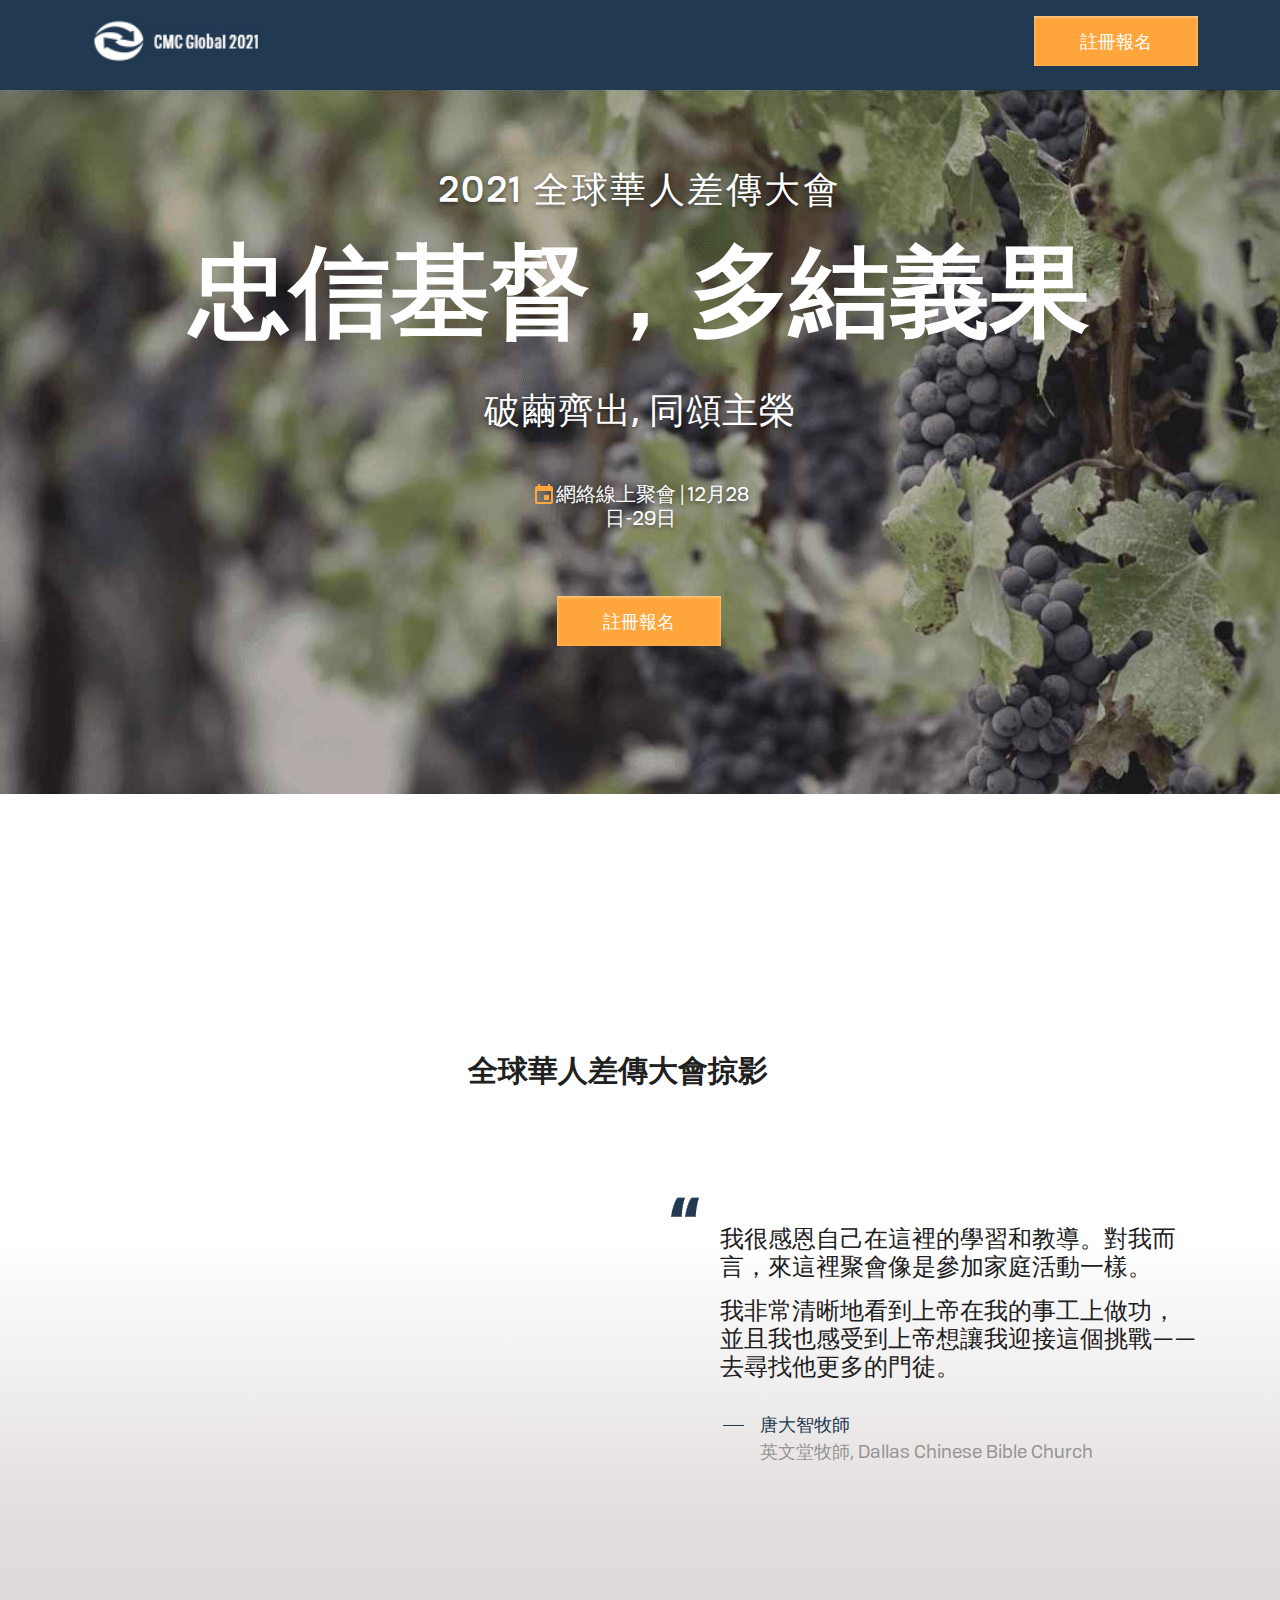
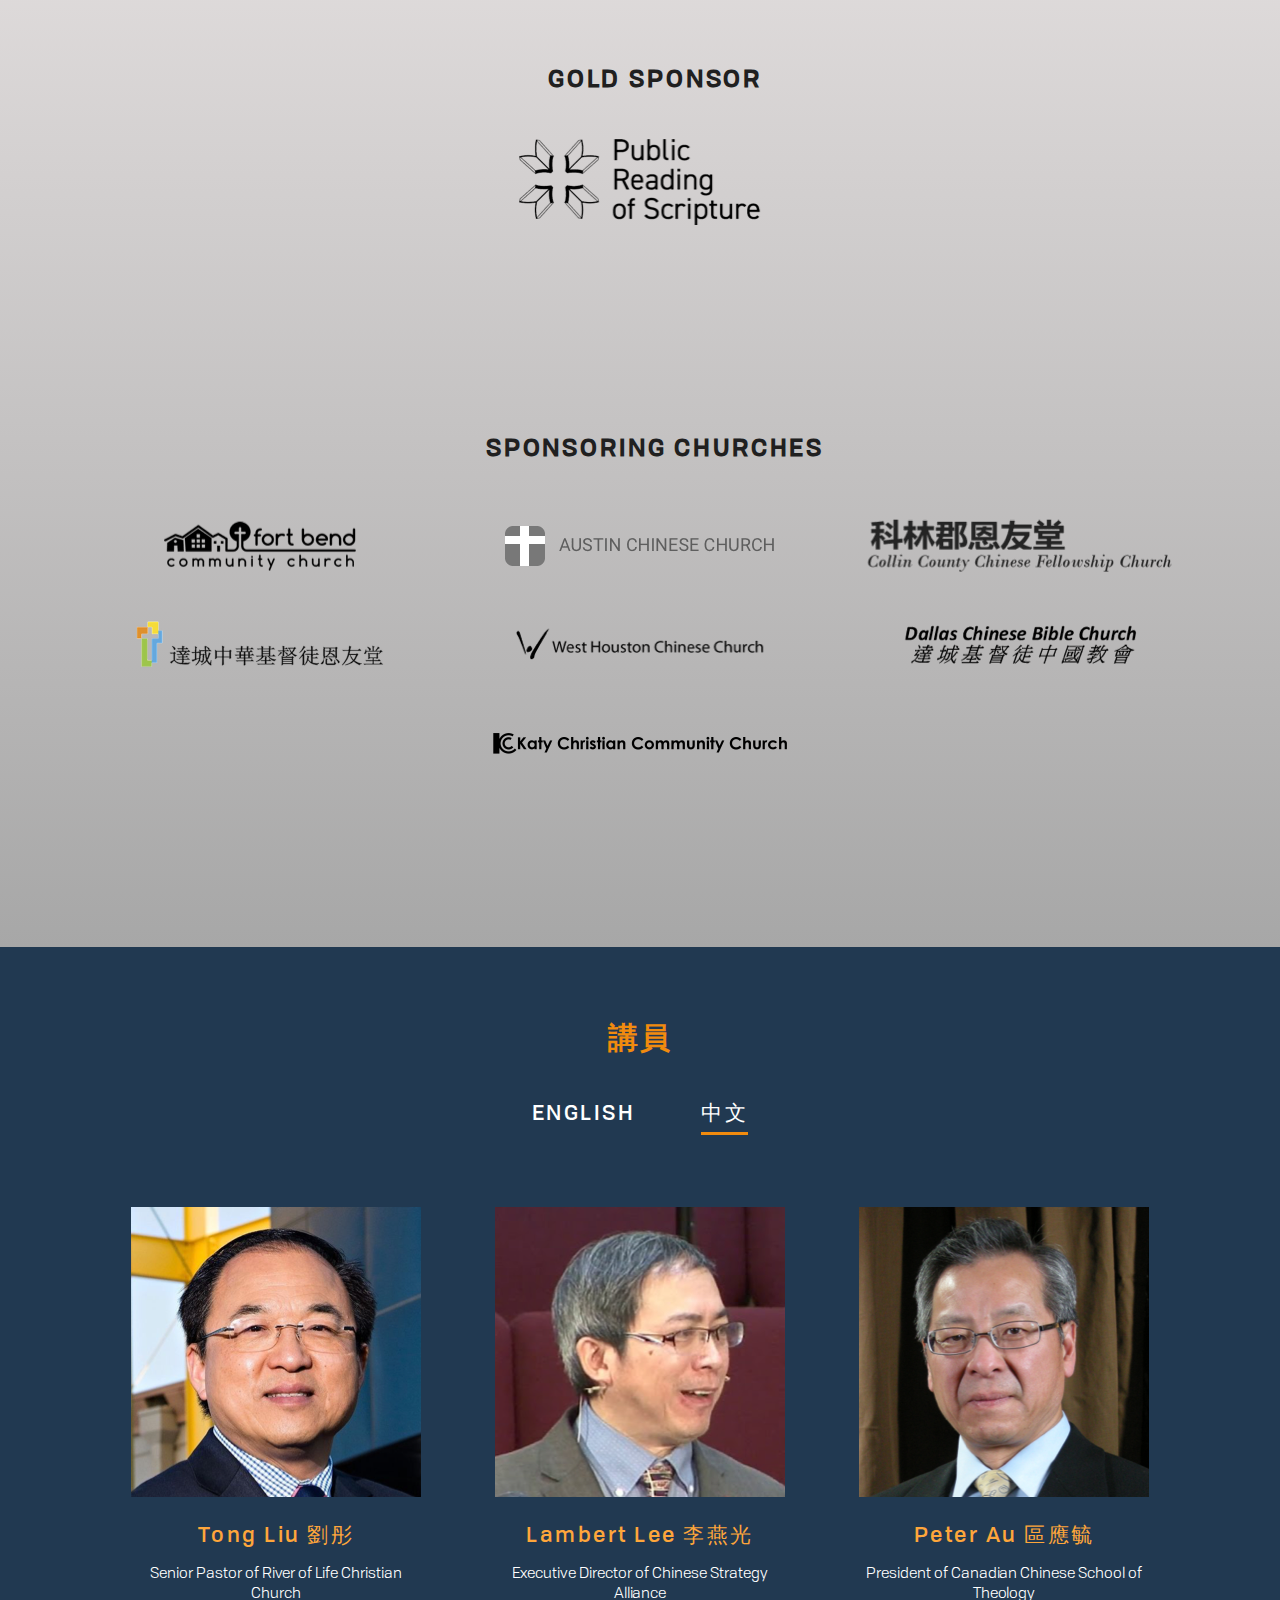
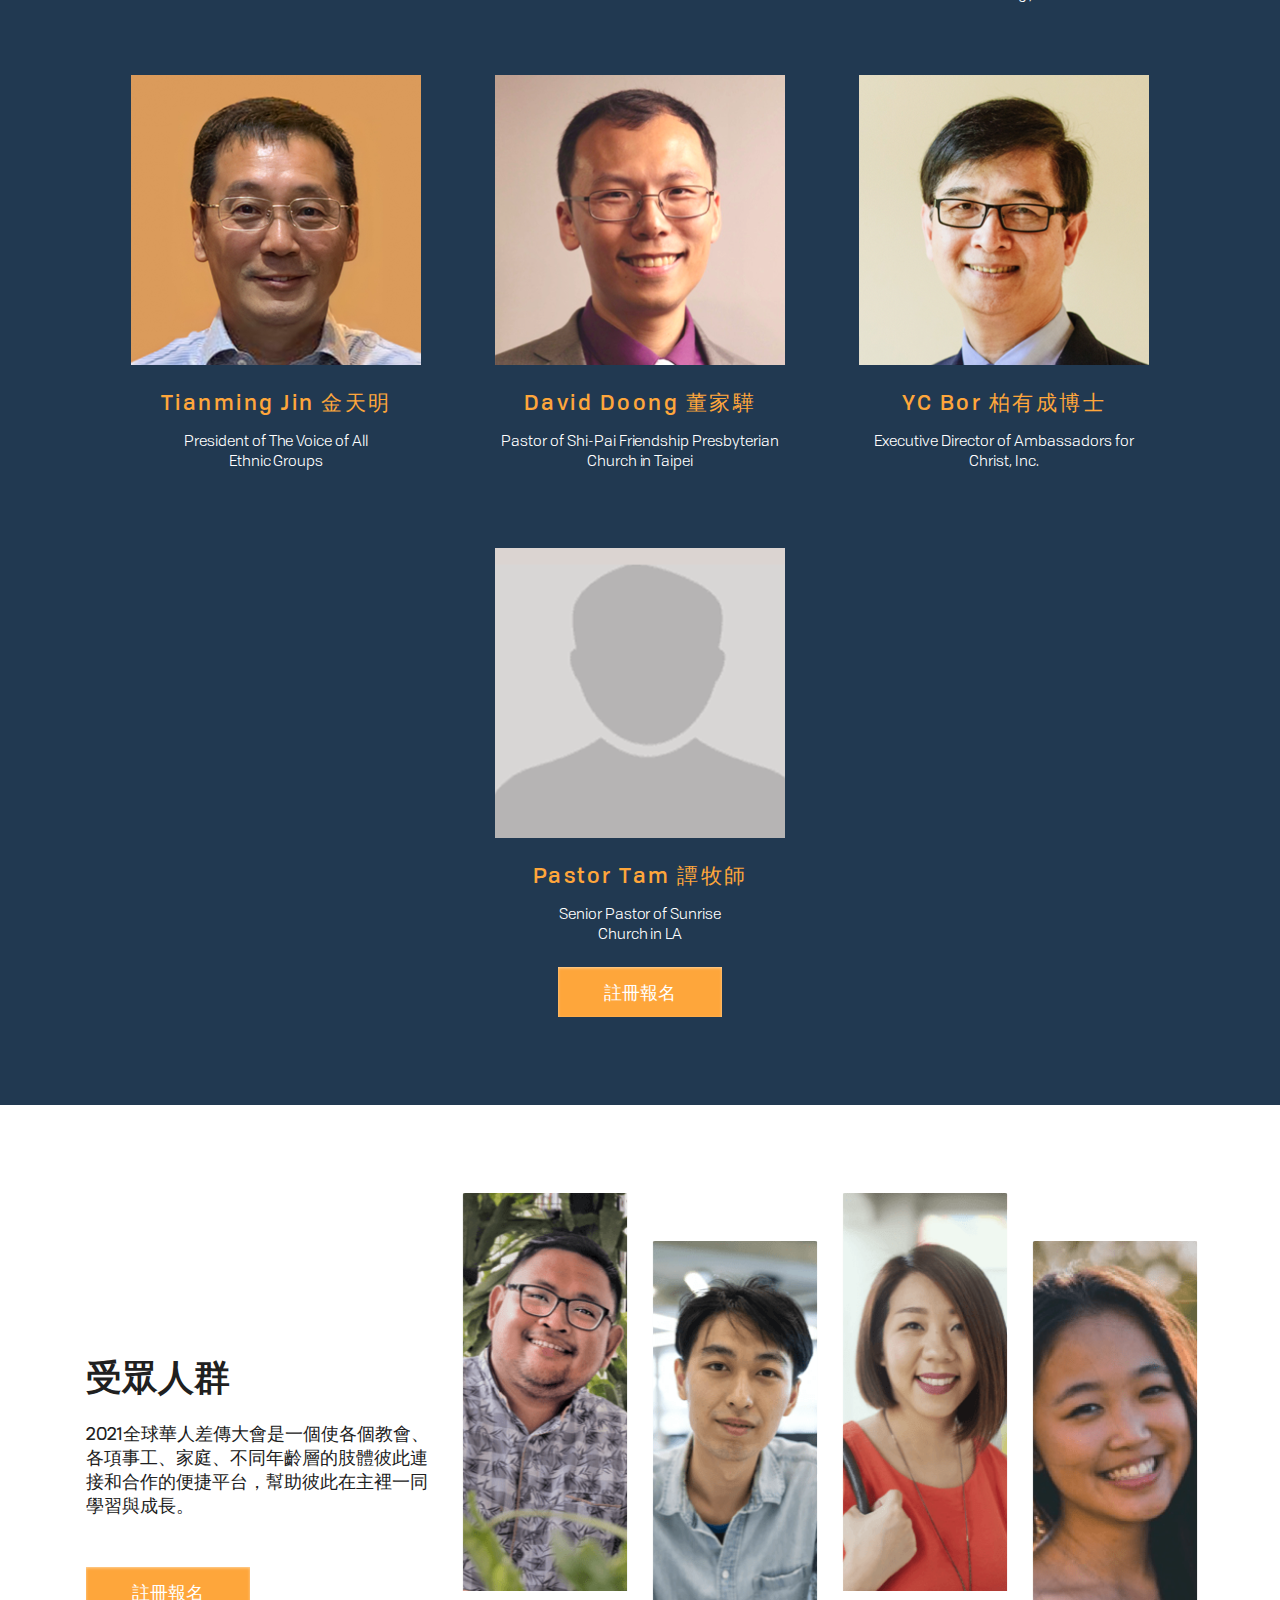
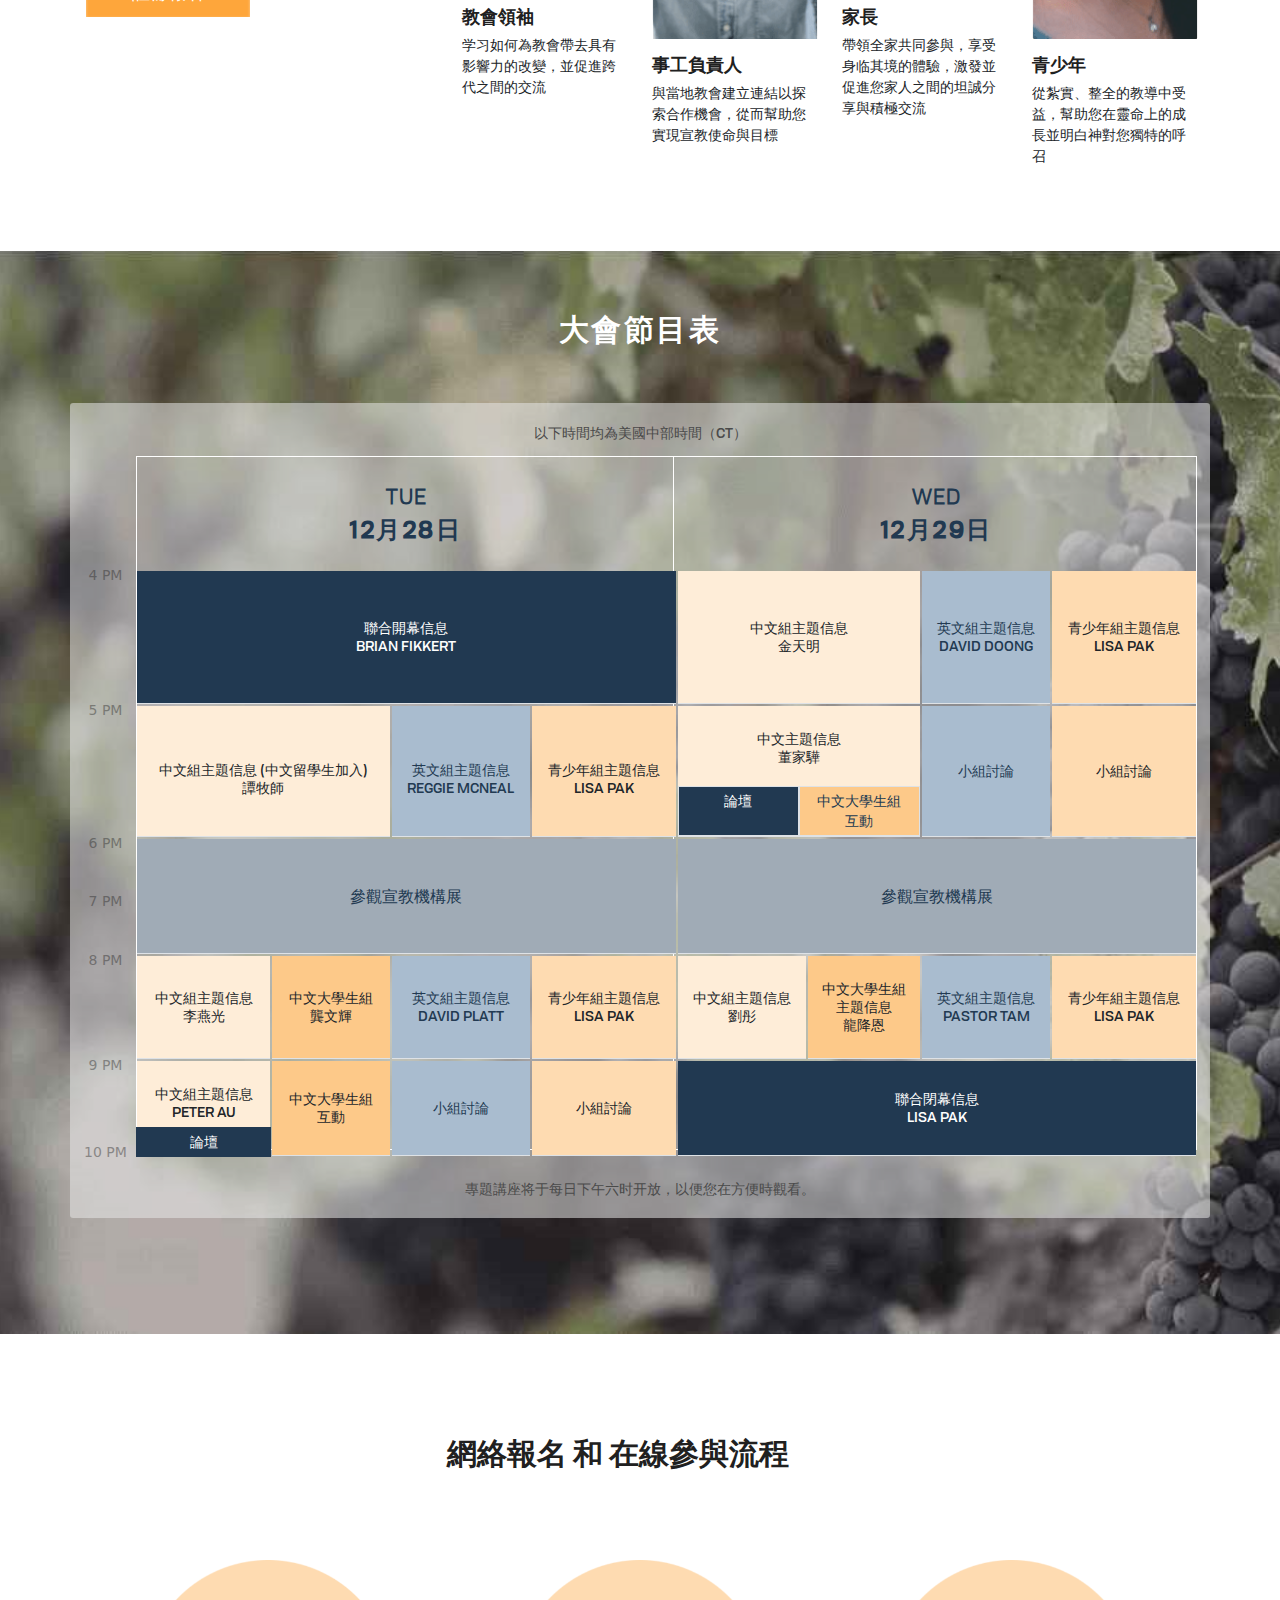
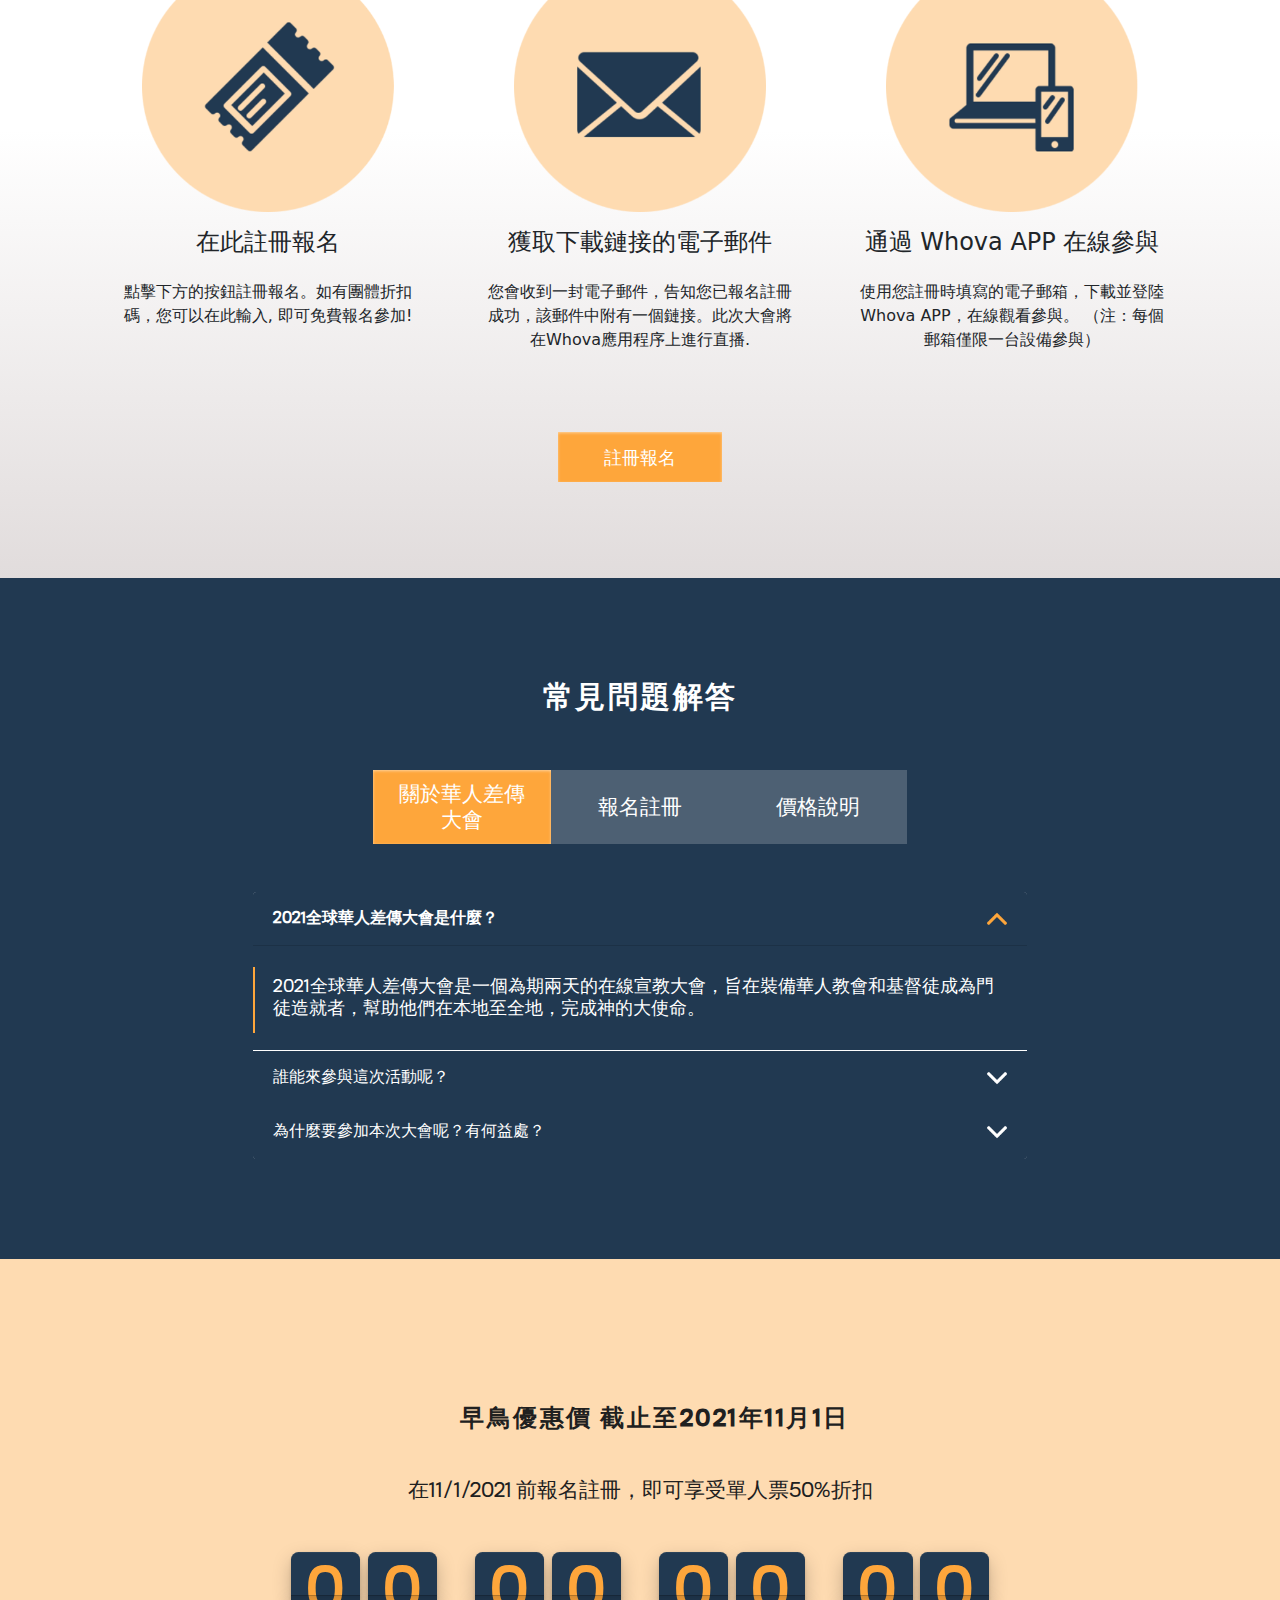
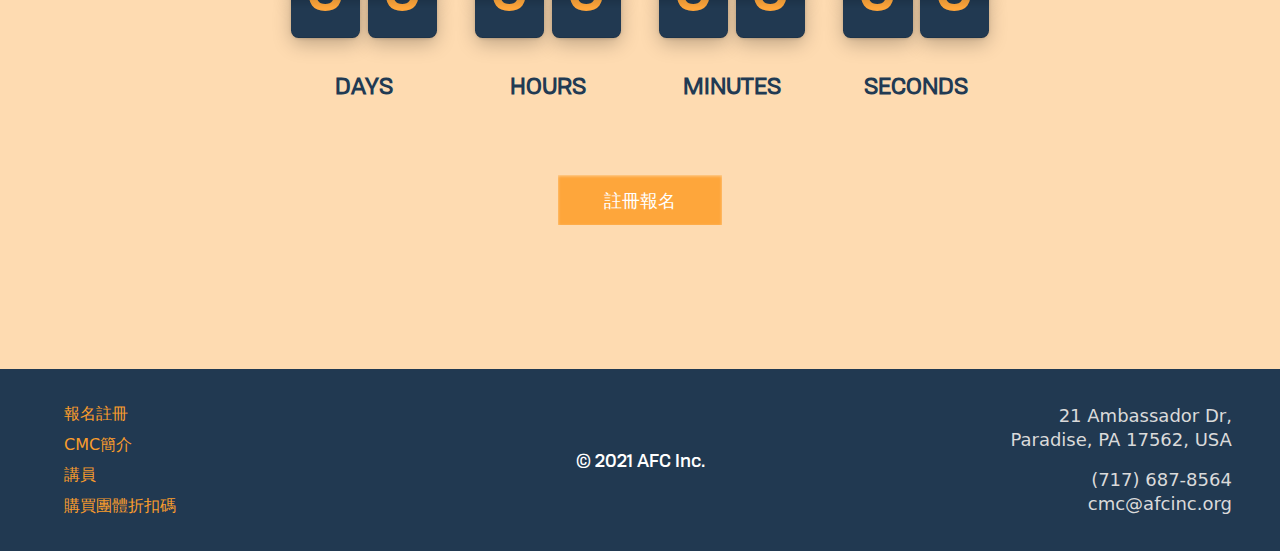
==== commit 901ccdb2: "updated into Chinese" ====
--- a/index.html
+++ b/index.html
@@ -64,7 +64,7 @@
                             </ul>
                             <span class="navbar-text">
                                 <a href="http://www.claruz.com/cmc/v6/1.html"
-                                    class="cm_preRegister cm_font_tofino_personal_regular cm_font_18  cm_font_white wid-100">點擊報名</a>
+                                    class="cm_preRegister cm_font_tofino_personal_regular cm_font_18  cm_font_white wid-100">註冊報名</a>
                             </span>
                         </div>
                     </div>
@@ -78,25 +78,25 @@
             <div class="row">
                 <div class="col-sm-12 pt-4">
                     <h1 class="cm_main_heading cm_font_tofino_personal cm_font_48  cm_font_white">2021 全球華人差傳大會</h1>
-                    <h2 class="Bitmap">信實與豐收</h2>
+                    <h2 class="Bitmap">忠信基督，多結義果</h2>
                 </div>
             </div>
             <div class="row mt-2 pb-4 pt-4">
                 <div class="col-sm-12">
                     <h4 class="cm_font_tofino_personal cm_font_30 cm_font_white">
-                        無論在世界的哪個角落，我們在一起榮耀上帝</h4>
+                        破繭齊出, 同頌主榮</h4>
                 </div>
             </div>
             <div class="row pt-4 pb-5 mainBannerSec3">
                 <div class="col-sm-3 labelDate cm_font_white cm_font_22 cm_font_500 cm_font_tofino_personal_regular text-center"
                     style="text-shadow: 0 2px 4px rgb(0 0 0 / 50%); text-transform: uppercase;">
-                    <img src="assets/images/event.svg" alt="">網絡直播 | 12月28日-29日
+                    <img src="assets/images/event.svg" alt="">網絡線上聚會 | 12月28日-29日
                 </div>
             </div>
             <div class="row button_99 pt-3 pb-5">
                 <div class="col-sm-3">
                     <a href="http://www.claruz.com/cmc/v6/1.html"
-                        class="cm_preRegister cm_font_tofino_personal_regular cm_font_18  cm_font_white mmmleft reg-left">點擊報名</a>
+                        class="cm_preRegister cm_font_tofino_personal_regular cm_font_18  cm_font_white mmmleft reg-left">註冊報名</a>
                 </div>
             </div>
         </div>
@@ -121,7 +121,7 @@
     <!--  Glimpses from CMC 2021 Start-->
     <div class="container-fluid glimpsesSection  pb-5" id="glimpses">
         <div class="container text-center mt-5">
-            <h1 class="cm_font_tofino_personal cm_font_bold cm_font_black cm_font_36 cm_font_800 letter-spacing">CMC簡介
+            <h1 class="cm_font_tofino_personal cm_font_bold cm_font_black cm_font_36 cm_font_800 letter-spacing">全球華人差傳大會掠影
             </h1>
             <div class="container mt-5">
                 <div class="row">
@@ -211,7 +211,7 @@
     <!-- Speaker start-->
     <div class="container-fluid SPEAKERS_272  cm_blue" id="speakers">
         <div class="container text-center pb-5">
-            <h1 class="text-center cm_font_tofino_personal cm_font_bold cm_font_yellow1 cm_font_36 letter-spacing">主講人
+            <h1 class="text-center cm_font_tofino_personal cm_font_bold cm_font_yellow1 cm_font_36 letter-spacing">講員
             </h1>
             <div class="row  pb-3">
                 <ul class="nav nav-tabs justify-content-center border-0 speakersNav" id="myTab" role="tablist">
@@ -501,7 +501,7 @@
                 </div>
             </div>
             <a href="http://www.claruz.com/cmc/v6/1.html"
-                class="cm_preRegister cm_font_tofino_personal_regular cm_font_18 cm_font_bold cm_font_white">點擊報名</a>
+                class="cm_preRegister cm_font_tofino_personal_regular cm_font_18 cm_font_bold cm_font_white">註冊報名</a>
         </div>
     </div>
     <!-- Speaker end-->
@@ -511,10 +511,10 @@
             <div class="col-md-4 my-auto p-3">
                 <h1 class="cm_font_black cm_font_tofino_personal_regular cm_font_bold">受眾人群</h1>
                 <p class="cm_font_black cm_font_tofino_personal_regular cm_font_18 pt-3">
-                    2021全球華人差傳大會是一個為全球華人教會、事工、家庭和慕道友們而舉辦的活動。意在幫助華人能在父的國里認識彼此，相互學習，共同成長。 </p>
+                    2021全球華人差傳大會是一個使各個教會、各項事工、家庭、不同年齡層的肢體彼此連接和合作的便捷平台，幫助彼此在主裡一同學習與成長。 </p>
                 <div class="text-left mt-5">
                     <a href="http://www.claruz.com/cmc/v6/1.html"
-                        class="cm_preRegister cm_font_tofino_personal_regular cm_font_18 cm_font_bold cm_font_white but-cen-mob">點擊報名</a>
+                        class="cm_preRegister cm_font_tofino_personal_regular cm_font_18 cm_font_bold cm_font_white but-cen-mob">註冊報名</a>
                 </div>
             </div>
             <div class="col-md-8 benefit2 py-4">
@@ -525,7 +525,7 @@
                             <div class="card-body">
                                 <h5 class="cm_font_black cm_font_tofino_personal_regular cm_font_bold">教會領袖</h5>
                                 <p class="card-text cm_font_tofino_personal_regular cm_font_14">
-                                    學習如何給您的教會帶來突破性的改變，並促進不同年齡層之間的交流</p>
+                                    学习如何為教會帶去具有影響力的改變，並促進跨代之間的交流</p>
                             </div>
                         </div>
                     </div>
@@ -535,7 +535,7 @@
                             <div class="card-body">
                                 <h5 class="cm_font_black cm_font_tofino_personal_regular cm_font_bold">事工負責人</h5>
                                 <p class="card-text cm_font_tofino_personal_regular cm_font_14">
-                                    與當地教會建立連結、探索合作機會，為實現您的傳教使命更進一步</p>
+                                    與當地教會建立連結以探索合作機會，從而幫助您實現宣教使命與目標</p>
                             </div>
                         </div>
                     </div>
@@ -545,7 +545,7 @@
                             <div class="card-body">
                                 <h5 class="cm_font_black cm_font_tofino_personal_regular cm_font_bold">家長</span>
                                 </h5>
-                                <p class="card-text cm_font_tofino_personal_regular cm_font_14">全家共同參與，激發並促進您家庭中的交流和情感
+                                <p class="card-text cm_font_tofino_personal_regular cm_font_14">帶領全家共同參與，享受身临其境的體驗，激發並促進您家人之間的坦誠分享與積極交流
                                 </p>
                             </div>
                         </div>
@@ -556,7 +556,7 @@
                             <div class="card-body">
                                 <h5 class="cm_font_black cm_font_tofino_personal_regular cm_font_bold">青少年</h5>
                                 <p class="card-text cm_font_tofino_personal_regular cm_font_14">
-                                    更好得學習上帝的話語，讓自己的聖靈茁壯成長，了解上帝給您獨特的呼召</p>
+                                    從紮實、整全的教導中受益，幫助您在靈命上的成長並明白神對您獨特的呼召</p>
                             </div>
                         </div>
                     </div>
@@ -570,21 +570,21 @@
     <div class="container-fuild cm_yellow scheduleSection">
         <div class="container">
             <div class="row table-responsive">
-                <h1 class="cm_font_blue cm_font_tofino_personal cm_font_bold letter-spacing text-center pb-5">SCHEDULE
+                <h1 class="cm_font_blue cm_font_tofino_personal cm_font_bold letter-spacing text-center pb-5">大會節目表
                 </h1>
                 <table class="table bg-white rounded-1">
                     <thead>
                         <tr class="table_heading">
-                            <td colspan="12">All sessions are scheduled in CENTRAL STANDARD TIME.</td>
+                            <td colspan="12">以下時間均為美國中部時間（CT）</td>
                         </tr>
                         <tr class="head_tr">
                             <th class="border-bottom-0"></th>
                             <th colspan="4"
                                 class="cm_darknewgray text-center cm_font_white cm_font_18 cm_font_tofino tue_67 first">
-                                TUE<br><span class="cm_font_formula cm_font_22 letter-spacing">DEC 28</span></th>
+                                TUE<br><span class="cm_font_formula cm_font_22 letter-spacing">12月28日</span></th>
                             <th colspan="4"
                                 class="cm_darknewgray text-center cm_font_white cm_font_18 cm_font_tofino tue_67">
-                                WED<br><span class="cm_font_formula cm_font_22 letter-spacing">DEC 29</span></th>
+                                WED<br><span class="cm_font_formula cm_font_22 letter-spacing">12月29日</span></th>
                         </tr>
                     </thead>
                     <tbody>
@@ -592,54 +592,53 @@
                             <th class="text-center cm_font_14 cm_font_500 cm_font_black border-bottom-0">4 PM</th>
                             <td colspan="4"
                                 class="text-center pb-5 Joint_Opening_Session pt-5 cm_blue cm_font_tofino_personal cm_font_14 cm_font_500 text-white">
-                                Joint Opening Session <br>BRIAN FIKKERT</td>
+                                聯合開幕信息 <br>BRIAN FIKKERT</td>
                             <td colspan="2"
                                 class="pb-4 pt-4 text-center cm_darkgray cm_font_tofino_personal cm_font_14 cm_font_500 cm_fontnavy">
-                                Chinese Plenary <br>PASTOR JIN</td>
+                                中文組主題信息 <br>金天明</td>
                             <td
                                 class="pb-4 pt-4 text-center cm_lightgray cm_font_tofino_personal cm_font_14 cm_font_500 cm_fontnavy">
-                                English Plenary <br>DAVID DOONG</td>
+                                英文組主題信息 <br>DAVID DOONG</td>
                             <td
                                 class="pb-4 pt-4 text-center cm_lightyellow cm_font_tofino_personal cm_font_14 cm_font_500 cm_fontnavy">
-                                Youth Plenary <br>LISA PAK</td>
+                                青少年組主題信息 <br>LISA PAK</td>
                         </tr>
                         <tr>
                             <th class="text-center cm_font_14 cm_font_500 cm_font_black border-bottom-0">5 PM</th>
                             <td colspan="2"
                                 class="text-center pt-4 cm_darkgray cm_font_tofino_personal cm_font_14 cm_font_500 cm_fontnavy">
-                                Chinese Plenary<br>PASTOR TAM</td>
+                                中文組主題信息 (中文留學生加入) <br>譚牧師</td>
                             <td colspan="1"
                                 class="text-center pt-4 cm_lightgray cm_font_tofino_personal cm_font_14 cm_font_500 cm_fontnavy">
-                                English Plenary <br>REGGIE MCNEAL</td>
+                                英文組主題信息 <br>REGGIE MCNEAL</td>
                             <td colspan="1"
                                 class="text-center pt-4 cm_lightyellow cm_font_tofino_personal cm_font_14 cm_font_500 cm_fontnavy">
-                                Youth Plenary <br>LISA PAK</td>
+                                青少年組主題信息 <br>LISA PAK</td>
                             <td colspan="2"
                                 class="table_row_changed text-center pt-4 cm_darkgray cm_font_tofino_personal cm_font_14 cm_font_500 cm_fontnavy pb-0">
-                                Chinese Plenary<br>DAVID DOONG
+                                中文主題信息<br>董家驊
                                 <div class="d-inline-flex panel-dis">
-                                    <p class="border cm_blue mb-0 text-white">Panel <br>Discussion</p>
-                                    <p class="border cm_orange mb-0 cm_font_blue" style="font-size: 14px;"> Chinese
-                                        Int’l <br>Students in Action</p>
+                                    <p class="border cm_blue mb-0 text-white">論壇</p>
+                                    <p class="border cm_orange mb-0 cm_font_blue" style="font-size: 14px;">中文大學生組<br>互動</p>
                                 </div>
                             </td>
 
                             <td
                                 class="text-center pt-4 pb-4 cm_lightgray cm_font_tofino_personal cm_font_14 cm_font_500 cm_fontnavy">
-                                Small Groups</td>
+                                小組討論</td>
                             <td
                                 class="text-center pt-4 pb-4 cm_lightyellow cm_font_tofino_personal cm_font_14 cm_font_500 cm_fontnavy">
-                                Small Groups</td>
+                                小組討論</td>
 
                         </tr>
                         <tr>
                             <th class="text-center cm_font_14 cm_font_500 cm_font_black border-bottom-0">6 PM</th>
                             <td colspan="4" rowspan="2"
                                 class="pb-5 center_td  pt-5 text-center cm_newgray cm_font_tofino_personal cm_font_14 cm_font_500 cm_fontnavy">
-                                VISIT EXHIBIT</td>
+                                參觀宣教機構展</td>
                             <td colspan="4" rowspan="2"
                                 class="pb-5 center_td pt-5 text-center cm_newgray cm_font_tofino_personal cm_font_14 cm_font_500 cm_fontnavy">
-                                VISIT EXHIBIT</td>
+                                參觀宣教機構展</td>
                         </tr>
                         <tr>
                             <th class="text-center cm_font_14 cm_font_500 cm_font_black border-bottom-0">7 PM</th>
@@ -648,50 +647,50 @@
                             <th class="text-center cm_font_14 cm_font_500 cm_font_black border-bottom-0">8 PM</th>
                             <td
                                 class="text-center pt-4 pb-4 cm_darkgray cm_font_tofino_personal cm_font_14 cm_font_500 cm_fontnavy">
-                                Chinese Plenary <br>LAMBERT LEE</td>
+                                中文組主題信息 <br>李燕光</td>
                             <td
                                 class="text-center pt-4 pb-4 cm_orange cm_font_tofino_personal cm_font_14 cm_font_500 cm_fontnavy">
-                                Chinese Int’l <br> Students Plenary <br> WENHUI GONG</td>
+                                中文大學生組 <br>龔文輝</td>
                             <td
                                 class="text-center pt-4 pb-4 cm_lightgray cm_font_tofino_personal cm_font_14 cm_font_500 cm_fontnavy">
-                                English Plenary <br> DAVID PLATT</td>
+                                英文組主題信息 <br> DAVID PLATT</td>
                             <td
                                 class="text-center pt-4 pb-4 cm_lightyellow cm_font_tofino_personal cm_font_14 cm_font_500 cm_fontnavy">
-                                Youth Plenary <br>LISA PAK</td>
+                                青少年組主題信息 <br>LISA PAK</td>
                             <td
                                 class="text-center pt-4 pb-4 cm_darkgray cm_font_tofino_personal cm_font_14 cm_font_500 cm_fontnavy">
-                                Chinese Plenary<br>DAVID DOONG</td>
+                                中文組主題信息 <br>劉彤</td>
                             <td
                                 class="text-center pt-4 pb-4 cm_orange cm_font_tofino_personal cm_font_14 cm_font_500 cm_fontnavy">
-                                Chinese Int’l <br> Students Plenary <br> TONG LUI</td>
+                                中文大學生組 <br>主題信息 <br> 龍降恩</td>
                             <td
                                 class="text-center pt-4 pb-4 cm_lightgray cm_font_tofino_personal cm_font_14 cm_font_500 cm_fontnavy">
-                                English Plenary <br> PASTOR TAM</td>
+                                英文組主題信息 <br> PASTOR TAM</td>
                             <td
                                 class="text-center pt-4 pb-4 cm_lightyellow cm_font_tofino_personal cm_font_14 cm_font_500 cm_fontnavy">
-                                Youth Plenary <br>LISA PAK</td>
+                                青少年組主題信息 <br>LISA PAK</td>
                         </tr>
                         <tr>
                             <th class="text-center cm_font_14 cm_font_500 cm_font_black border-bottom-0">9 PM</th>
                             <td
                                 class="text-center  pt-4 pb-0 cm_darkgray cm_font_tofino_personal cm_font_14 cm_font_500 cm_fontnavy vertical-align-middle">
-                                Chinese Plenary <br>PETER AU
+                                中文組主題信息 <br>PETER AU
                                 <div class="panel-dis1">
-                                    <p class="border cm_blue mb-0 text-white panel_discussion">Panel Discussion</p>
+                                    <p class="border cm_blue mb-0 text-white panel_discussion">論壇</p>
                                 </div>
                             </td>
                             <td
                                 class="text-center pt-4 pb-4 cm_orange cm_font_tofino_personal cm_font_14 cm_font_500 cm_fontnavy">
-                                Chinese Int’l <br>Students in Action</td>
+                                中文大學生組 <br>互動</td>
                             <td
                                 class="text-center pt-4 pb-4 cm_lightgray cm_font_tofino_personal cm_font_14 cm_font_500 cm_fontnavy">
-                                Smalll Groups</td>
+                                小組討論 </td>
                             <td
                                 class="text-center pt-4 pb-4 cm_lightyellow cm_font_tofino_personal cm_font_14 cm_font_500 cm_fontnavy">
-                                Smalll Groups</td>
+                                小組討論 </td>
                             <td colspan="4"
                                 class="text-center pb-4 pt-4 cm_blue cm_font_tofino_personal cm_font_14 cm_font_500 text-white">
-                                Joint Closing Session <br>LISA PAK</td>
+                                聯合閉幕信息 <br>LISA PAK</td>
                         </tr>
                         <tr>
                             <th class="text-center cm_font_14 cm_font_500 cm_font_black border-bottom-0 last-td">10 PM
@@ -700,8 +699,7 @@
                     </tbody>
                     <tfoot>
                         <tr class="table_heading tfoot">
-                            <td colspan="12">Workshops will be released at 6 PM each day for viewing at your
-                                convenience.</td>
+                            <td colspan="12">專題講座将于每日下午六时开放，以便您在方便時觀看。</td>
                         </tr>
                     </tfoot>
                 </table>
@@ -726,7 +724,7 @@
                                 <h4>在此註冊報名</h4>
                             </div>
                             <div class="col-sm-12 text-center px-3">
-                                <p>點擊下方的按鈕註冊報名。如有優惠代碼，您可以在此輸入, 即可免費參與!</p>
+                                <p>點擊下方的按鈕註冊報名。如有團體折扣碼，您可以在此輸入, 即可免費報名參加!</p>
                             </div>
                         </div>
                     </div>
@@ -740,7 +738,7 @@
                                 <h4>獲取下載鏈接的電子郵件</h4>
                             </div>
                             <div class="col-sm-12 text-center px-3">
-                                <p>您會收到一封電子郵件，告知您已報名註冊成功。裡面還附有Whova APP的下載鏈接。</p>
+                                <p>您會收到一封電子郵件，告知您已報名註冊成功，該郵件中附有一個鏈接。此次大會將在Whova應用程序上進行直播.</p>
                             </div>
                         </div>
                     </div>
@@ -759,7 +757,7 @@
                     </div>
                     <div class="col-sm-12 text-center py-5">
                         <a href="http://www.claruz.com/cmc/v6/1.html"
-                            class="cm_preRegister cm_font_tofino_personal_regular cm_font_18  cm_font_white wid-100 mx-auto">點擊報名</a>
+                            class="cm_preRegister cm_font_tofino_personal_regular cm_font_18  cm_font_white wid-100 mx-auto">註冊報名</a>
                     </div>
                 </div>
             </div>
@@ -780,7 +778,7 @@
                             <button class="nav-link nav1 active cm_font_white cm_font_22 cm_font_tofino_personal"
                                 id="v-pills-about-tab" data-bs-toggle="pill" data-bs-target="#v-pills-about"
                                 type="button" role="tab" aria-controls="v-pills-about"
-                                aria-selected="true">ABOUT</button>
+                                aria-selected="true">關於華人差傳大會</button>
                             <button class="nav-link nav2 cm_font_white cm_font_22 cm_font_tofino_personal"
                                 id="v-pills-attendence-tab" data-bs-toggle="pill" data-bs-target="#v-pills-attendence"
                                 type="button" role="tab" aria-controls="v-pills-attendence"
@@ -799,13 +797,13 @@
                                         <h2 class="accordion-header" id="headingOne">
                                             <button class="accordion-button" type="button" data-bs-toggle="collapse"
                                                 data-bs-target="#collapseOne" aria-expanded="true"
-                                                aria-controls="collapseOne">2021全球華人差傳大會是一個怎樣的活動呢?
+                                                aria-controls="collapseOne">2021全球華人差傳大會是什麼？
                                             </button>
                                         </h2>
                                         <div id="collapseOne" class="accordion-collapse collapse show"
                                             aria-labelledby="headingOne" data-bs-parent="#accordionExample">
                                             <div class="accordion-body">
-                                                2021全球華人差傳大會是一個為期兩天的在線會議。旨在幫助華人教會和基督徒們在自己的社區乃至全球更好得去宣傳主的道、尋找祂的門徒們，完成上帝給我們的使命。
+                                                2021全球華人差傳大會是一個為期兩天的在線宣教大會，旨在裝備華人教會和基督徒成為門徒造就者，幫助他們在本地至全地，完成神的大使命。
                                             </div>
                                         </div>
                                     </div>
@@ -820,8 +818,8 @@
                                         <div id="collapseTwo" class="accordion-collapse collapse"
                                             aria-labelledby="headingTwo" data-bs-parent="#accordionExample">
                                             <div class="accordion-body">
-                                                本次大會是為全球的華人教會、華人事工和各個年齡層的華人們而設計的（包括家庭、單身、青少年和空巢老人等）。
-                                                通過充滿活力的演講和創意有趣的互動活動, 您能激發教會中每個人去培養一顆宣教的心。
+                                                本次大會是為華人教會、華人事工和各代人所打造的，包括家庭、單身、青少年和空巢老人。
+                                                通過充滿熱忱和活力的講員和創意有趣的互動活動，來幫助每一位參與的弟兄姐妹點燃宣教的熱情。
                                             </div>
                                         </div>
                                     </div>
@@ -836,9 +834,9 @@
                                         <div id="collapseThree" class="accordion-collapse collapse"
                                             aria-labelledby="headingThree" data-bs-parent="#accordionExample">
                                             <div class="accordion-body">
-                                                2021全球華人差傳大會是一個方便有效的平台，讓志同道合的人們聚在一起，並與其他華人教會建立聯繫。
-                                                你能聆聽不同演講者們關於各種話題的深入探討，並和在此認識的兄弟姐妹們一起敬拜、分享、參與小組討論。
-                                                <br><br>在您的福音宣傳中，這會是充滿活力、振奮人心的兩天。我們邀請您一起參與吧!
+                                                2021 全球華人差傳是一個使各個教會以及同有宣教心誌的肢體彼此連接和合作的便捷平臺。
+                                                在這裡，您將聆聽到充滿熱忱和活力的講員來分享深入的聖經教導，並就延伸話題展開討論。除此之外，您還由機會參與論壇與小組討論。
+                                                <br><br>相信此次大會可以點燃您宣教的使命與熱情。邀請您一同來參與！
                                             </div>
                                         </div>
                                     </div>
@@ -853,13 +851,13 @@
                                             <button class="accordion-button" type="button" data-bs-toggle="collapse"
                                                 data-bs-target="#collapseOne2" aria-expanded="true"
                                                 aria-controls="collapseOne2">
-                                                為什麼要提前註冊呢？
+                                                為什麼要預先註冊？
                                             </button>
                                         </h2>
                                         <div id="collapseOne2" class="accordion-collapse collapse show"
                                             aria-labelledby="headingOne2" data-bs-parent="#accordionExample2">
                                             <div class="accordion-body">
-                                                提前註冊能讓您在第一時間收到電子郵件和上線通知。
+                                                當網上註冊開放時，您將第一時間收到郵件通知，然後完成正式註冊。
                                             </div>
                                         </div>
                                     </div>
@@ -875,8 +873,7 @@
                                         <div id="collapseThree2" class="accordion-collapse collapse"
                                             aria-labelledby="headingThree2" data-bs-parent="#accordionExample2">
                                             <div class="accordion-body">
-                                                註冊將持續開放至活動日（12月28日）當天。 然而，我們建議您儘早註冊，
-                                                以享受優先報名的折扣優惠。越早註冊，支付的費用就越少。
+                                                註冊將持續開放至大會（12月28日）當日。然而，我們鼓勵您儘早註冊，以享受優先報名的折扣優惠。越早註冊，支付的費用就越少。
                                             </div>
                                         </div>
                                     </div>
@@ -885,15 +882,18 @@
                                             <button class="accordion-button collapsed" type="button"
                                                 data-bs-toggle="collapse" data-bs-target="#collapseFour2"
                                                 aria-expanded="false" aria-controls="collapseFour2">
-                                                能以教會為單位，集體購買，進行團購嗎？
+                                                教會能以團體形式註冊，購買團體票嗎？
                                             </button>
                                         </h2>
                                         <div id="collapseFour2" class="accordion-collapse collapse"
                                             aria-labelledby="headingFour2" data-bs-parent="#accordionExample2">
                                             <div class="accordion-body">
-                                                當然！在2021年12月12日之前，您能享受集體團購優惠。
-                                                然而，12月12日之後，不再提供團體優惠。<a class="faq_link" href="https://thecmc.org/group-code/"
+                                                當然可以! 在2021年12月12日之前，您可以為您教會弟兄姊妹購買10張或50張的團體優惠票。
+                                                請留意，12月12日之後，將無法後買團體票，鼓勵您提前購買。<a class="faq_link" href="https://thecmc.org/group-code/"
                                                     target="_blank">點擊此鏈接購買團體票!</a>
+                                                <br><br>一旦您成功購買團體票，我們將通過電子郵件向您發送一個團體折扣碼。
+                                                請留意，團隊每個成員需要使用團體折扣碼來註冊報名大會。團體折扣碼有效期至12/30/2021。
+                                                您作為賬戶持有者將能夠查看團體折扣碼的使用情況，以了解有多少人已經使用該折扣碼來註冊，以及還有剩餘多少張票。
                                             </div>
                                         </div>
                                     </div>
@@ -902,16 +902,18 @@
                                             <button class="accordion-button collapsed" type="button"
                                                 data-bs-toggle="collapse" data-bs-target="#collapseFive2"
                                                 aria-expanded="false" aria-controls="collapseFive2">
-                                                如何集體購買，進行團購？
+                                                家人、朋友能以團體形式註冊，購買團體票嗎？
                                             </button>
                                         </h2>
                                         <div id="collapseFive2" class="accordion-collapse collapse"
                                             aria-labelledby="headingFive2" data-bs-parent="#accordionExample2">
                                             <div class="accordion-body">
-                                                團體票必須以10張或以50張為一單位購買。 請點擊此<a href="https://thecmc.org/group-code/" class="faq_link"
-                                                target="_blank">鏈接</a>購買。當您購買成功後，會有一個團購碼發送至您購買時使用的電子郵箱。
-                                                個人必須使用此團購碼免費報名註冊，無需再次支付。團購碼有效期至2021年12月30日。
-                                                <br><br>若以教會名義進行團購, 賬戶持有者能夠查看團購碼的使用狀況和剩餘的票數。
+                                                當然可以! 在2021年12月12日之前，您可以為您的家人以及朋友購買10張或50張的團體優惠票。
+                                                請留意，12月12日之後，將無法後買團體票，鼓勵您提前購買。<a class="faq_link" href="https://thecmc.org/group-code/"
+                                                target="_blank">點擊此鏈接購買團體票!</a>
+                                                <br><br>一旦您成功購買團體票，我們將通過電子郵件向您發送一個團體折扣碼。
+                                                請留意，團隊每個成員需要使用團體折扣碼來註冊報名大會。團體折扣碼有效期至12/30/2021。
+                                                您作為賬戶持有者將能夠查看團體折扣碼的使用情況，以了解有多少人已經使用該折扣碼來註冊，以及還有剩餘多少張票。
                                             </div>
                                         </div>
                                     </div>
@@ -926,8 +928,8 @@
                                         <div id="collapseSix2" class="accordion-collapse collapse"
                                             aria-labelledby="headingSix2" data-bs-parent="#accordionExample2">
                                             <div class="accordion-body">
-                                                為了吸引更多的參與者，此次會議的定價非常親民。為了減少更多的運作成品，我們也簡化了很多流程，
-                                                其中包括取消報名、替換參與者、或退款。 （此條例適用於個人註冊用戶和集體團購用戶。）
+                                                为了鼓励更多人参与，此次大會的定价非常親民。为了降低总体费用，我们简化了流程，
+                                                不设取消報名、替換參與者或退款等流程。（此條列适用于个人和团体注册用戶。）
                                             </div>
                                         </div>
                                     </div>
@@ -941,13 +943,13 @@
                                             <button class="accordion-button" type="button" data-bs-toggle="collapse"
                                                 data-bs-target="#collapseOne3" aria-expanded="true"
                                                 aria-controls="collapseOne3">
-                                                註冊報名費是多少呢？
+                                                單人票價格是多少？
                                             </button>
                                         </h2>
                                         <div id="collapseOne3" class="accordion-collapse collapse show"
                                             aria-labelledby="headingOne3" data-bs-parent="#accordionExample3">
                                             <div class="accordion-body">
-                                                2021年10月18日之前，您能享有搶先報名優惠，$15/人（成人或青少年）。 2021年10月18日之後，票價恢復原價。
+                                                2021年11月1日之前，您能享有早鳥優惠價。$15/人（成人或青少年）。 2021年11月1日之後，票價恢復原價。
                                             </div>
                                         </div>
                                     </div>
@@ -956,14 +958,14 @@
                                             <button class="accordion-button collapsed" type="button"
                                                 data-bs-toggle="collapse" data-bs-target="#collapseTwo3"
                                                 aria-expanded="false" aria-controls="collapseTwo3">
-                                                集體團購價是多少呢？
+                                                團體註冊價格是多少？
                                             </button>
                                         </h2>
                                         <div id="collapseTwo3" class="accordion-collapse collapse"
                                             aria-labelledby="headingTwo3" data-bs-parent="#accordionExample3">
                                             <div class="accordion-body">
-                                                2021年10月18日之前，集體團購註冊可享受$99 (10張) 和 $399(50張)的搶先報名優惠。 
-                                                2021年10月18日之後，票價將上漲。
+                                                2021年11月1日之前，團體註冊可享受$99 (10張) 和 $399(50張)的報名優惠。 
+                                                2021年11月1日之後，票價恢復原價。
                                             </div>
                                         </div>
                                     </div>
@@ -979,7 +981,7 @@
                                             aria-labelledby="headingThree3" data-bs-parent="#accordionExample3">
                                             <div class="accordion-body">
                                                 每位註冊用戶能使用您的電子設備（限一台) 訪問參與直播。
-                                                直播活動結束後，您能進行視頻點播觀看至 2022 年 1 月底。
+                                                直播活動結束後，您能進行視頻點播觀看至2022年1月底。
                                             </div>
                                         </div>
                                     </div>
@@ -1006,10 +1008,9 @@
             <div class="row">
                 <!-- <div class="col-sm-3"></div> -->
                 <div class="col-sm-8 text-center mx-auto">
-                    <h2 class="cm_font_tofino_personal cm_font_24 cm_font_black cm_font_bold">搶先報名優惠 截止至2021年10月18日</h2>
-                    <p
-                        class="cm_font_tofino_personal_regular cm_font_black cm_font_bold cm_font_20 text-center mt-5 mb-5">
-                        享有半價優惠 5折！ <br>2021年10月18日之前，趕緊行動吧！</p>
+                    <h2 class="cm_font_tofino_personal cm_font_24 cm_font_black cm_font_bold">早鳥優惠價  截止至2021年11月1日</h2>
+                    <p class="cm_font_tofino_personal_regular cm_font_black cm_font_bold cm_font_20 text-center mt-5 mb-5">
+                        <br>在11/1/2021 前報名註冊，即可享受單人票50%折扣</p>
                     <div class="tick mb-5" data-did-init="handleTickInit">
                         <div data-repeat="true" data-layout="horizontal center fit"
                             data-transform="preset(d, h, m, s) -> delay">
@@ -1042,7 +1043,7 @@
 
 
                     <a href="http://www.claruz.com/cmc/v6/1.html"
-                        class="cm_preRegister cm_font_tofino_personal_regular cm_font_18 cm_font_bold cm_font_white text-center">點擊報名</a>
+                        class="cm_preRegister cm_font_tofino_personal_regular cm_font_18 cm_font_bold cm_font_white text-center">註冊報名</a>
                 </div>
                 <!-- <div class="col-sm-3"></div> -->
             </div>
@@ -1079,10 +1080,10 @@
                             <a href="#glimpses">CMC簡介</a>
                         </li>
                         <li class="list-group-item bg-transparent border-0 orange-col list-pad">
-                            <a href="#speakers">主講人</a>
+                            <a href="#speakers">講員</a>
                         </li>
                         <li class="list-group-item bg-transparent border-0 orange-col list-pad">
-                            <a href="https://thecmc.org/group-code/">集體團購</a>
+                            <a href="https://thecmc.org/group-code/">購買團體折扣碼</a>
                         </li>
                     </ul>
                 </div>
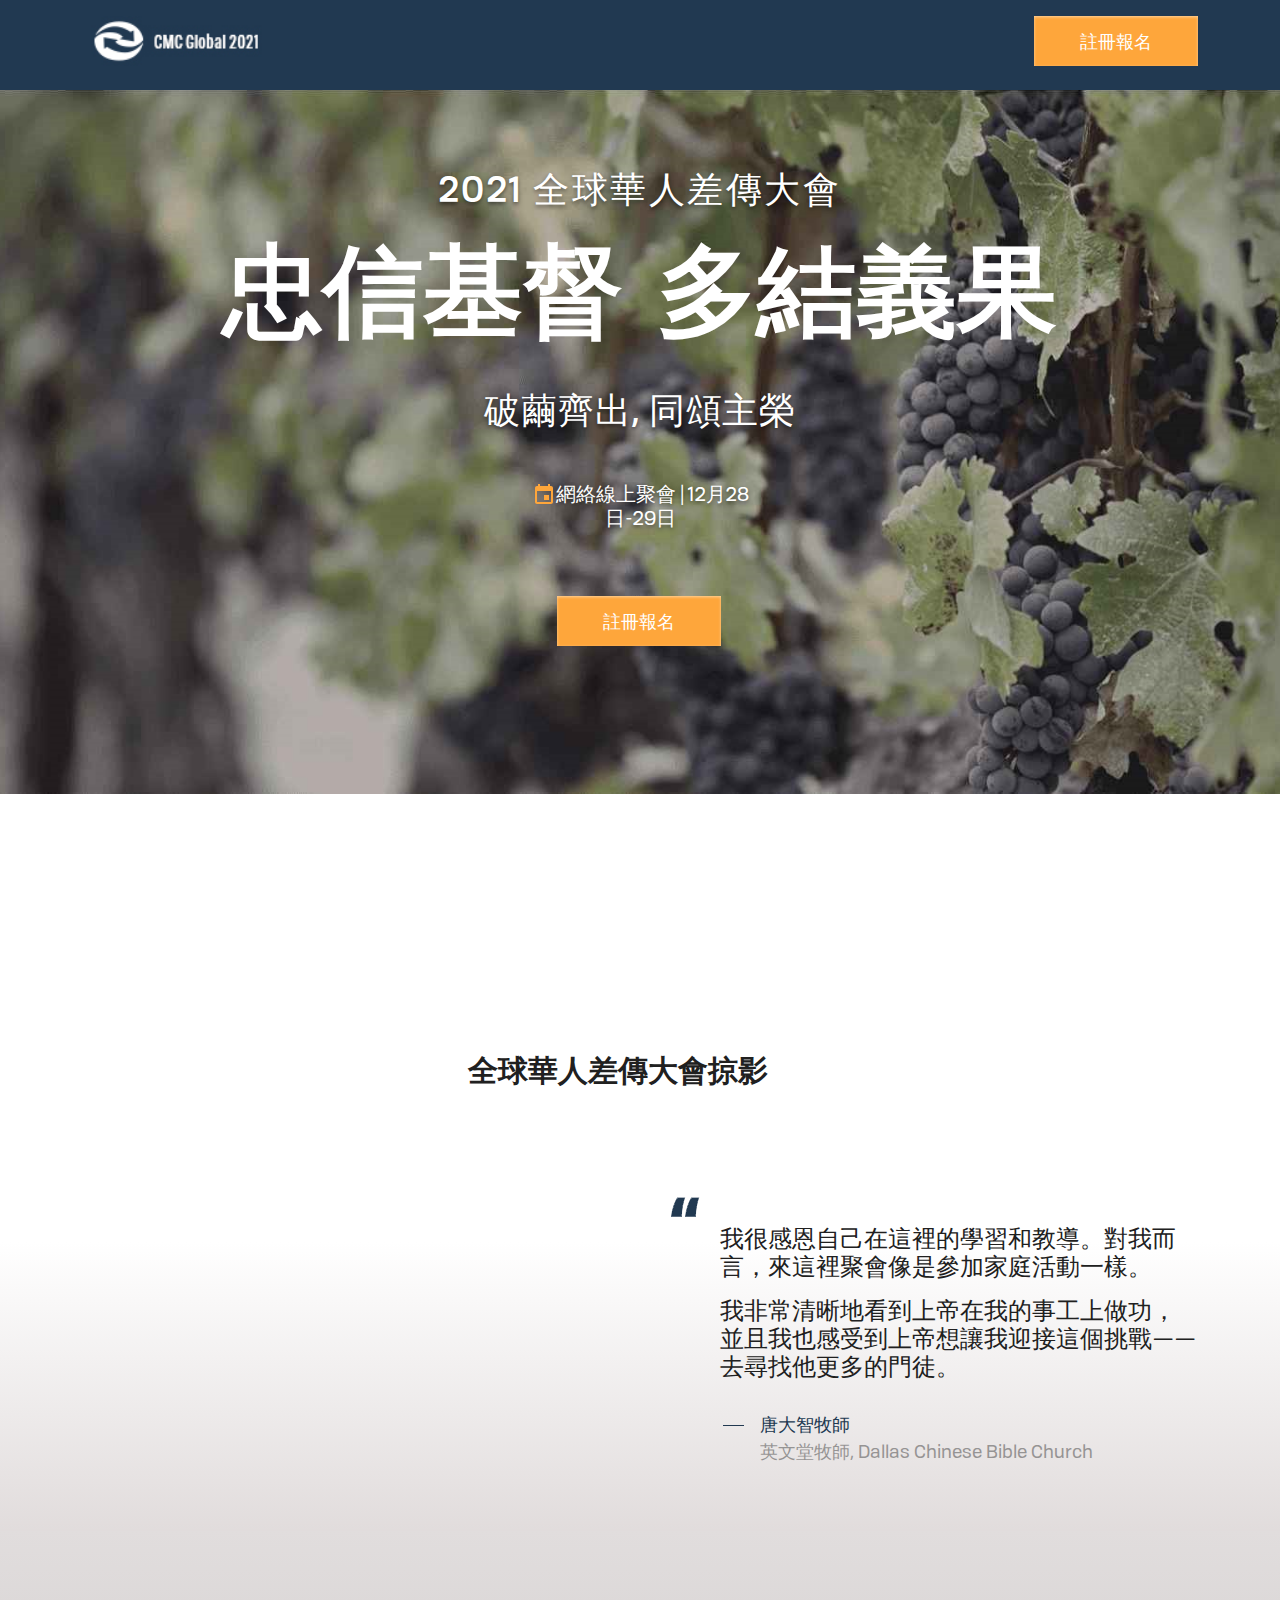
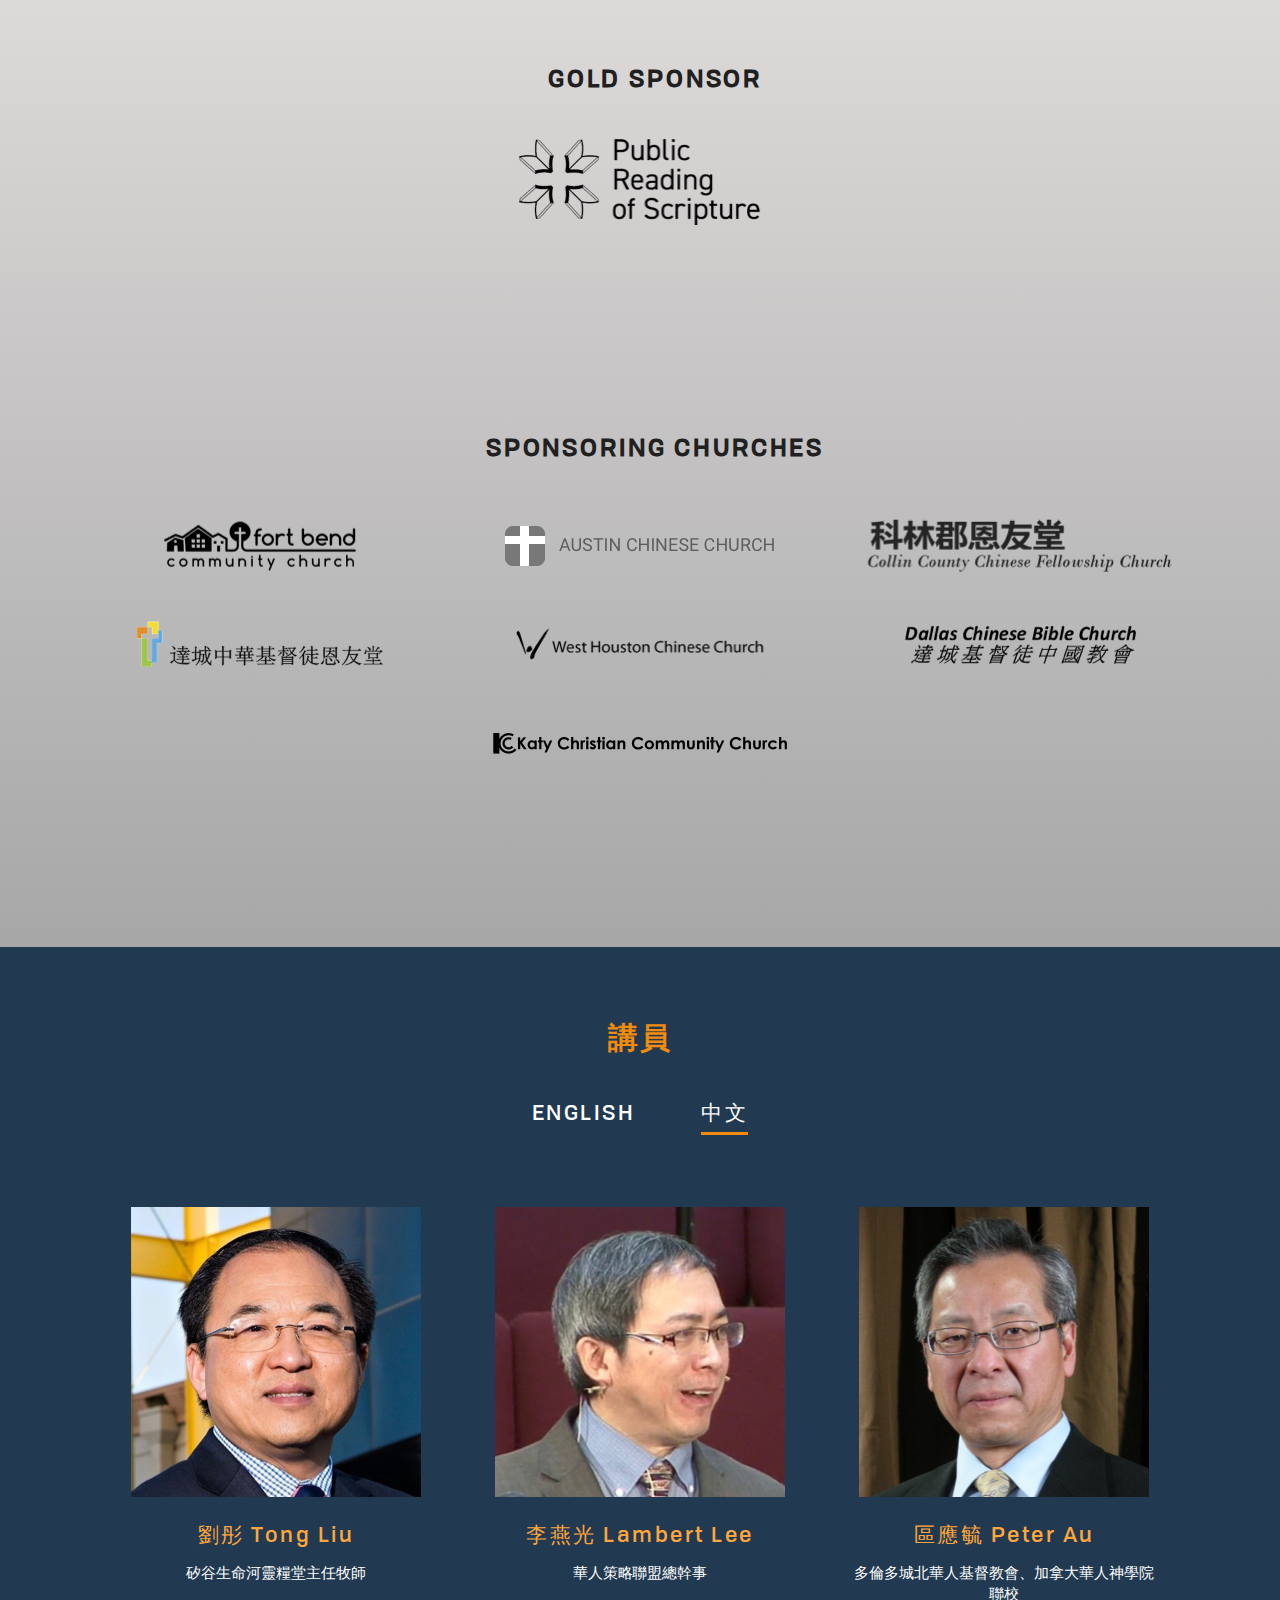
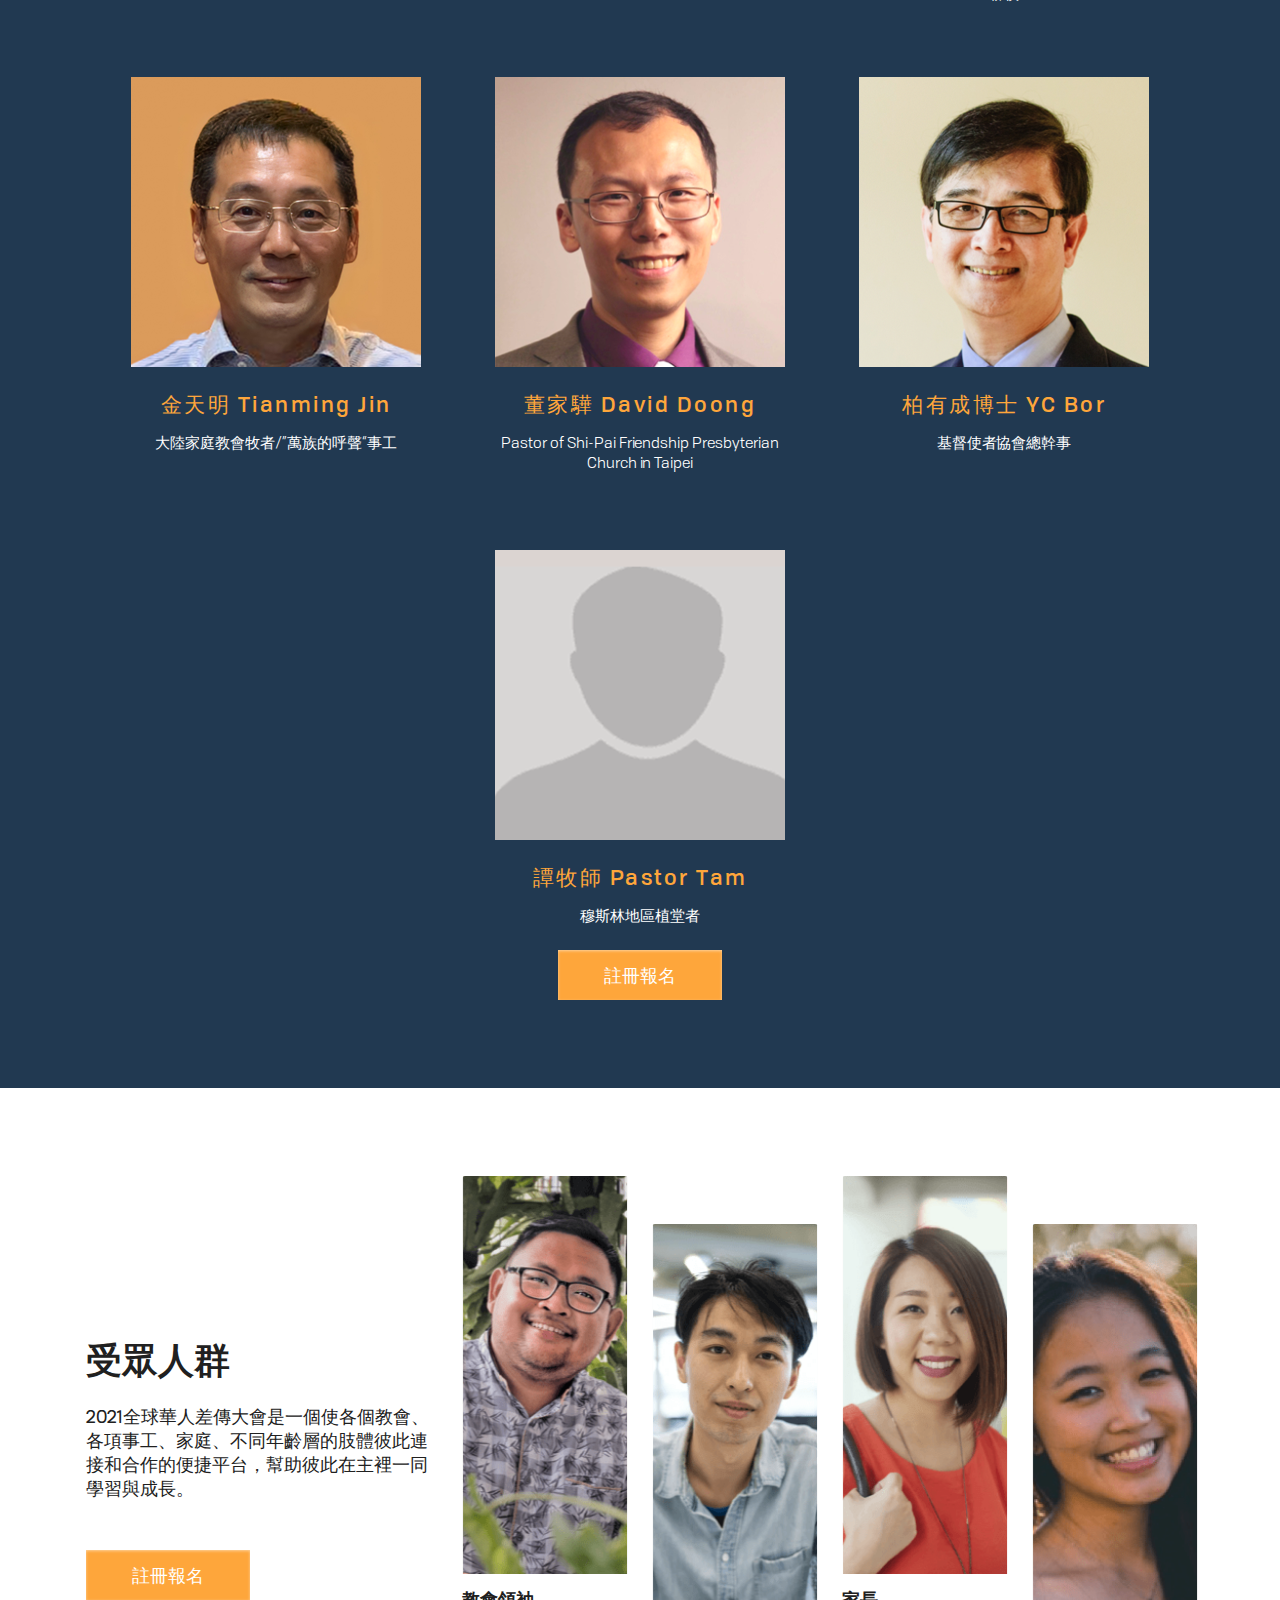
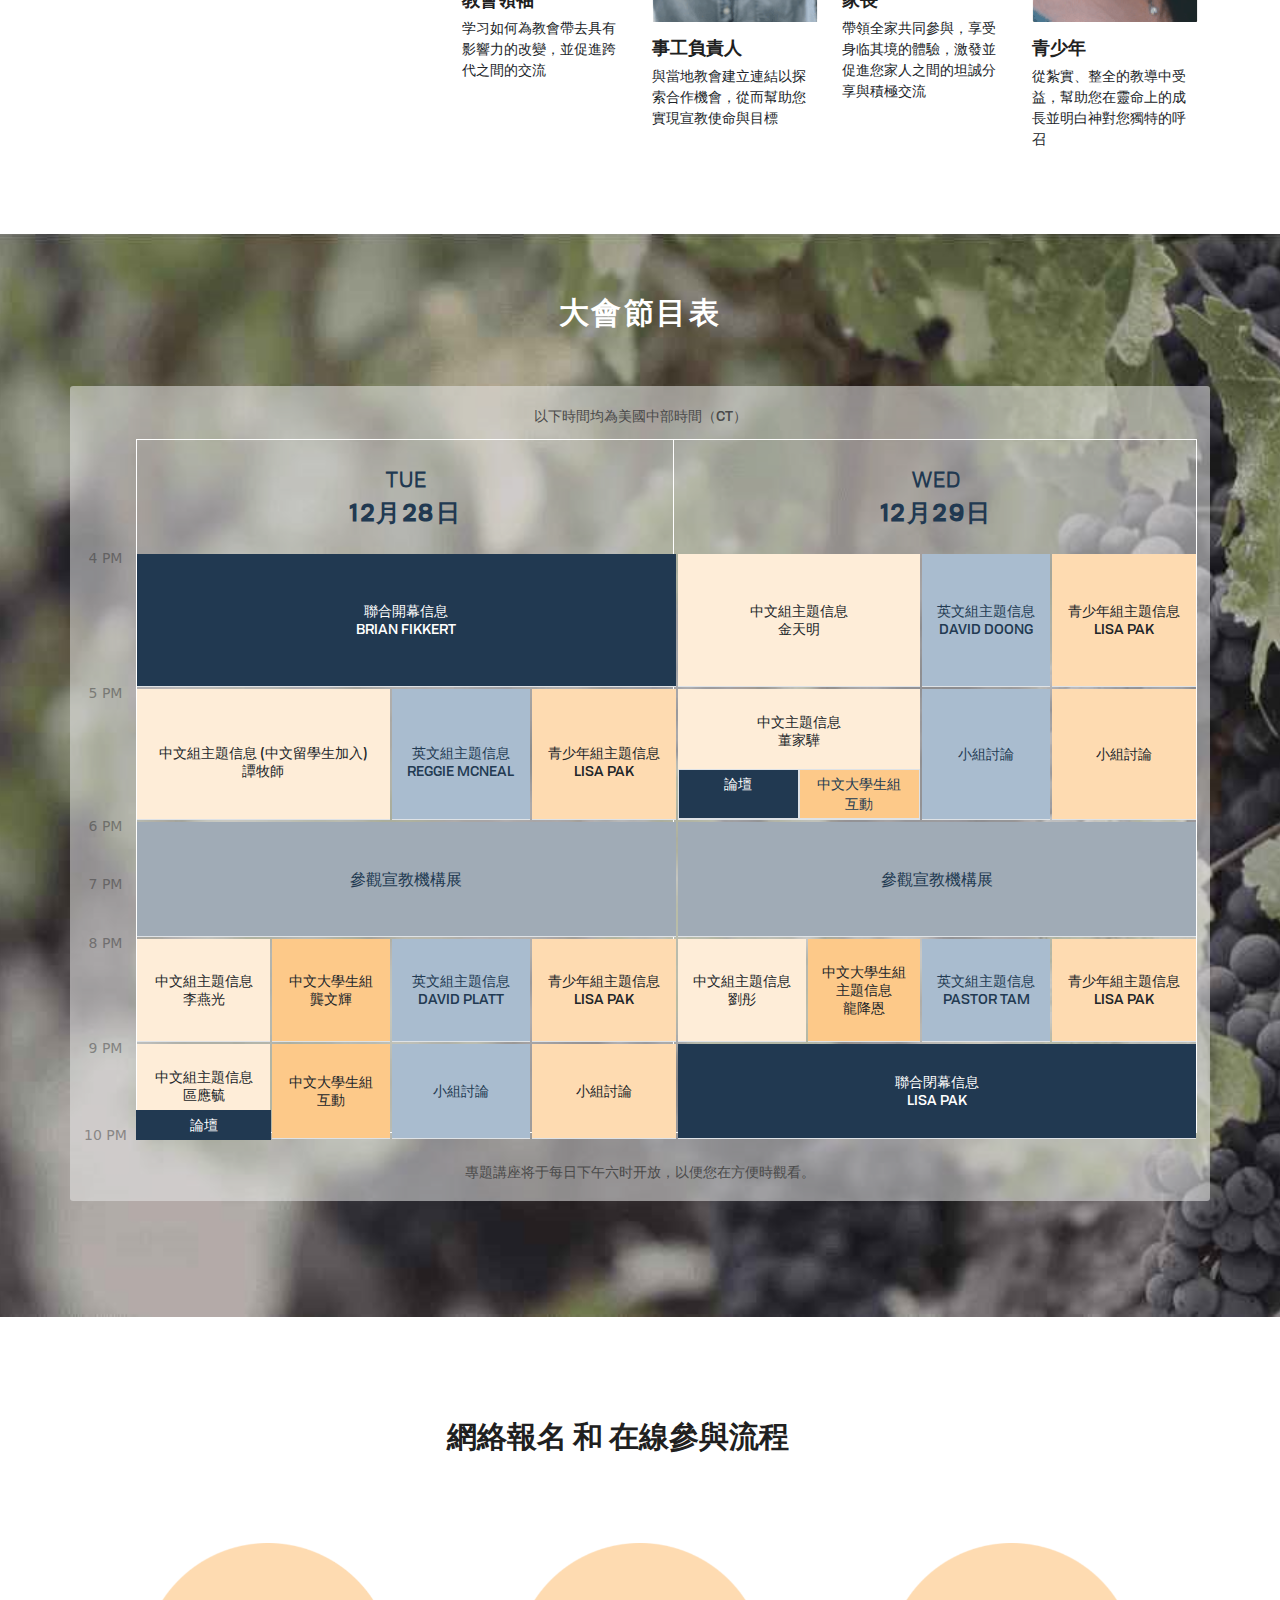
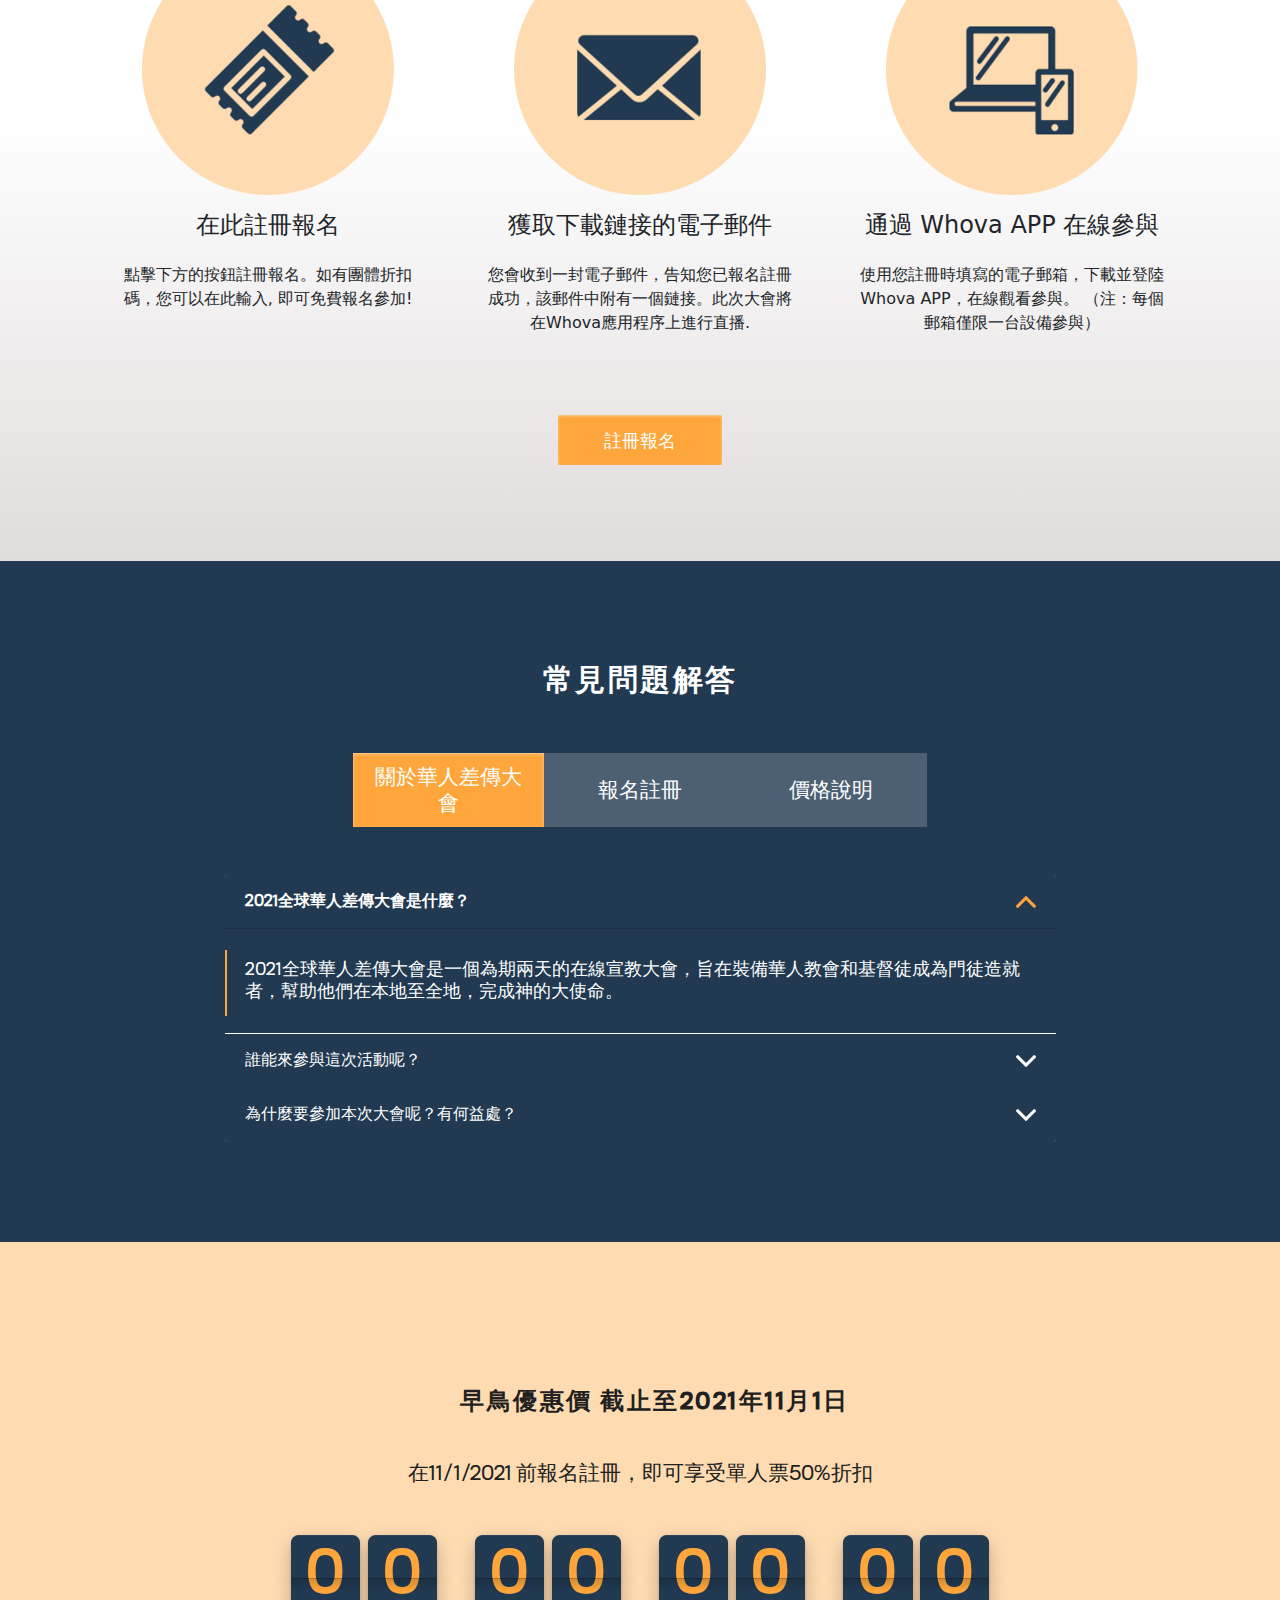
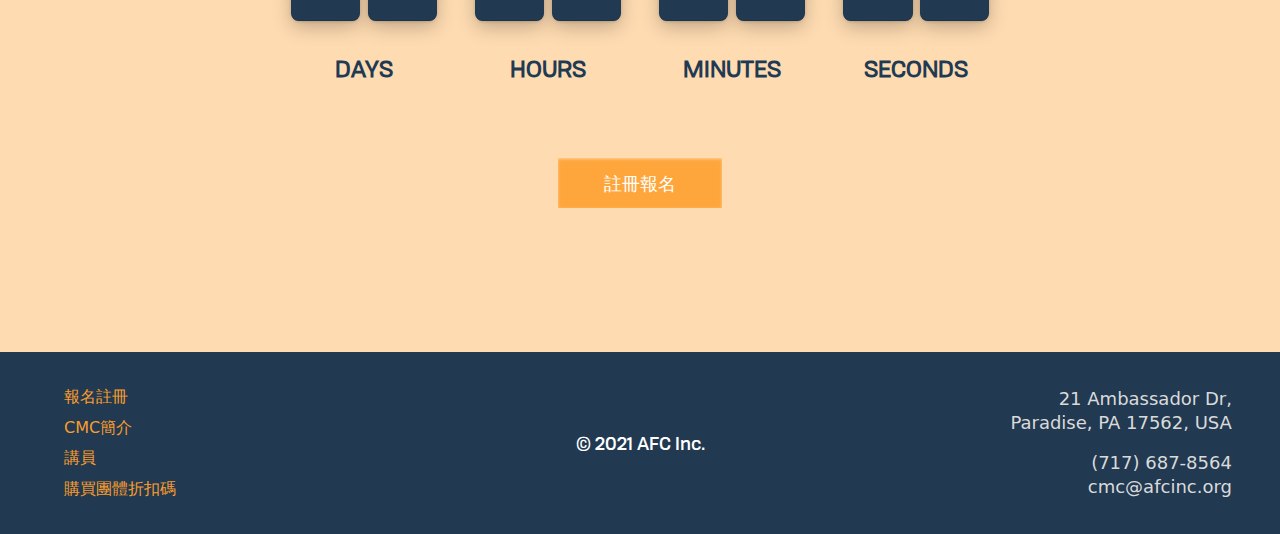
==== commit ba33f13c: "change font to make it into one line" ====
--- a/index.html
+++ b/index.html
@@ -78,7 +78,7 @@
             <div class="row">
                 <div class="col-sm-12 pt-4">
                     <h1 class="cm_main_heading cm_font_tofino_personal cm_font_48  cm_font_white">2021 全球華人差傳大會</h1>
-                    <h2 class="Bitmap">忠信基督，多結義果</h2>
+                    <h2 class="Bitmap">忠信基督 多結義果</h2>
                 </div>
             </div>
             <div class="row mt-2 pb-4 pt-4">
@@ -88,7 +88,7 @@
                 </div>
             </div>
             <div class="row pt-4 pb-5 mainBannerSec3">
-                <div class="col-sm-3 labelDate cm_font_white cm_font_22 cm_font_500 cm_font_tofino_personal_regular text-center"
+                <div class="col-sm-3 labelDate cm_font_white cm_font_20 cm_font_500 cm_font_tofino_personal_regular text-center"
                     style="text-shadow: 0 2px 4px rgb(0 0 0 / 50%); text-transform: uppercase;">
                     <img src="assets/images/event.svg" alt="">網絡線上聚會 | 12月28日-29日
                 </div>
@@ -354,9 +354,9 @@
                                 </div>
 
                                 <h5 class="cm_font_yellow cm_font_20 cm_font_tofino_personal letter-spacing pt-0 mb-0">
-                                    Tong Liu 劉彤</h5>
+                                    劉彤 Tong Liu</h5>
                                 <h6 class="cm_font_white cm_font_16 cm_font_tofino_personal_regular cm_font_400 pt-3"
-                                    style="padding: 0px 20px;">Senior Pastor of River of Life Christian Church</h6>
+                                    style="padding: 0px 20px;">矽谷生命河靈糧堂主任牧師</h6>
                             </div>
                             <div class="col-sm-4">
                                 <div class="flip-box">
@@ -373,9 +373,9 @@
                                 </div>
 
                                 <h5 class="cm_font_yellow cm_font_20 cm_font_tofino_personal letter-spacing pt-0 mb-0">
-                                    Lambert Lee 李燕光</h5>
+                                    李燕光 Lambert Lee</h5>
                                 <h6 class="cm_font_white cm_font_16 cm_font_tofino_personal_regular cm_font_400 pt-3"
-                                    style="padding: 0px 20px;">Executive Director of Chinese Strategy Alliance</h6>
+                                    style="padding: 0px 20px;">華人策略聯盟總幹事</h6>
                             </div>
                             <div class="col-sm-4">
                                 <div class="flip-box">
@@ -392,9 +392,9 @@
                                 </div>
 
                                 <h5 class="cm_font_yellow cm_font_20 cm_font_tofino_personal letter-spacing pt-0 mb-0">
-                                    Peter Au 區應毓</h5>
+                                    區應毓 Peter Au</h5>
                                 <h6 class="cm_font_white cm_font_16 cm_font_tofino_personal_regular cm_font_400 pt-3"
-                                    style="padding: 0px 20px;">President of Canadian Chinese School of Theology</h6>
+                                    style="padding: 0px 20px;">多倫多城北華人基督教會、加拿大華人神學院聯校</h6>
                             </div>
                         </div>
 
@@ -414,9 +414,9 @@
                                 </div>
 
                                 <h5 class="cm_font_yellow cm_font_20 cm_font_tofino_personal letter-spacing pt-0 mb-0">
-                                    Tianming Jin 金天明</h5>
+                                    金天明 Tianming Jin</h5>
                                 <h6 class="cm_font_white cm_font_16 cm_font_tofino_personal_regular cm_font_400 pt-3"
-                                    style="padding: 0px 20px;">President of The Voice of All <br> Ethnic Groups</h6>
+                                    style="padding: 0px 20px;">大陸家庭教會牧者/”萬族的呼聲“事工</h6>
                             </div>
                             <div class="col-sm-4">
                                 <div class="flip-box">
@@ -435,7 +435,7 @@
                                 </div>
 
                                 <h5 class="cm_font_yellow cm_font_20 cm_font_tofino_personal letter-spacing pt-0 mb-0">
-                                    David Doong 董家驊</h5>
+                                    董家驊 David Doong</h5>
                                 <h6 class="cm_font_white cm_font_16 cm_font_tofino_personal_regular cm_font_400 pt-3"
                                     style="padding: 0px 20px;">Pastor of Shi-Pai Friendship Presbyterian Church in
                                     Taipei</h6>
@@ -456,9 +456,9 @@
                                 </div>
 
                                 <h5 class="cm_font_yellow cm_font_20 cm_font_tofino_personal letter-spacing pt-0 mb-0">
-                                    YC Bor 柏有成博士</h5>
+                                    柏有成博士 YC Bor</h5>
                                 <h6 class="cm_font_white cm_font_16 cm_font_tofino_personal_regular cm_font_400 pt-3"
-                                    style="padding: 0px 20px;">Executive Director of Ambassadors for Christ, Inc.</h6>
+                                    style="padding: 0px 20px;">基督使者協會總幹事</h6>
                             </div>
                         </div>
 
@@ -478,9 +478,9 @@
                                 </div>
 
                                 <h5 class="cm_font_yellow cm_font_20 cm_font_tofino_personal letter-spacing pt-0 mb-0">
-                                    Pastor Tam 譚牧師</h5>
+                                    譚牧師 Pastor Tam</h5>
                                 <h6 class="cm_font_white cm_font_16 cm_font_tofino_personal_regular cm_font_400 pt-3"
-                                    style="padding: 0px 20px;">Senior Pastor of Sunrise <br> Church in LA</h6>
+                                    style="padding: 0px 20px;">穆斯林地區植堂者</h6>
                             </div>
                         </div>
                         <!-- <div class="row chinese_second_row" style="padding-top:0px;">
@@ -674,7 +674,7 @@
                             <th class="text-center cm_font_14 cm_font_500 cm_font_black border-bottom-0">9 PM</th>
                             <td
                                 class="text-center  pt-4 pb-0 cm_darkgray cm_font_tofino_personal cm_font_14 cm_font_500 cm_fontnavy vertical-align-middle">
-                                中文組主題信息 <br>PETER AU
+                                中文組主題信息 <br>區應毓
                                 <div class="panel-dis1">
                                     <p class="border cm_blue mb-0 text-white panel_discussion">論壇</p>
                                 </div>
--- a/assets/css/style.css
+++ b/assets/css/style.css
@@ -1882,7 +1882,7 @@
 
   margin: 0 auto;
 
-  width: 70%;
+  width: 75%;
 
 }
 
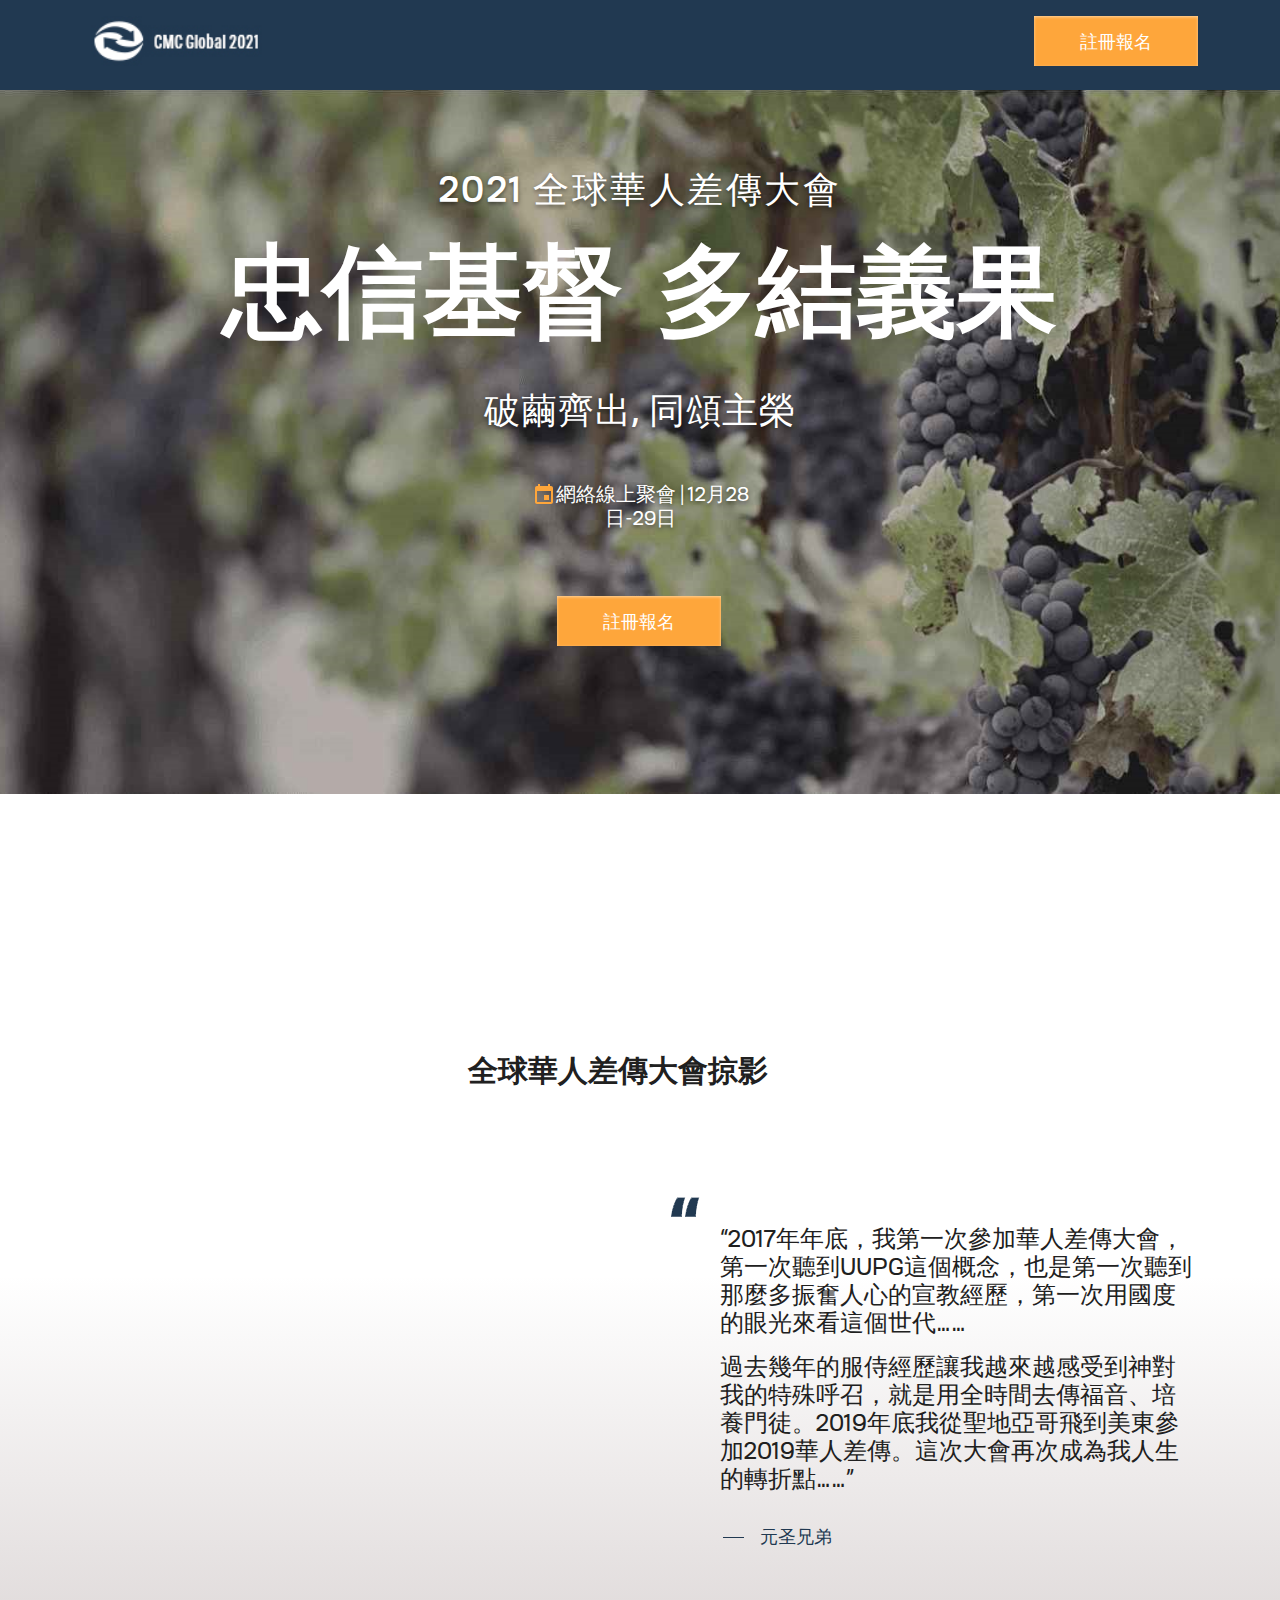
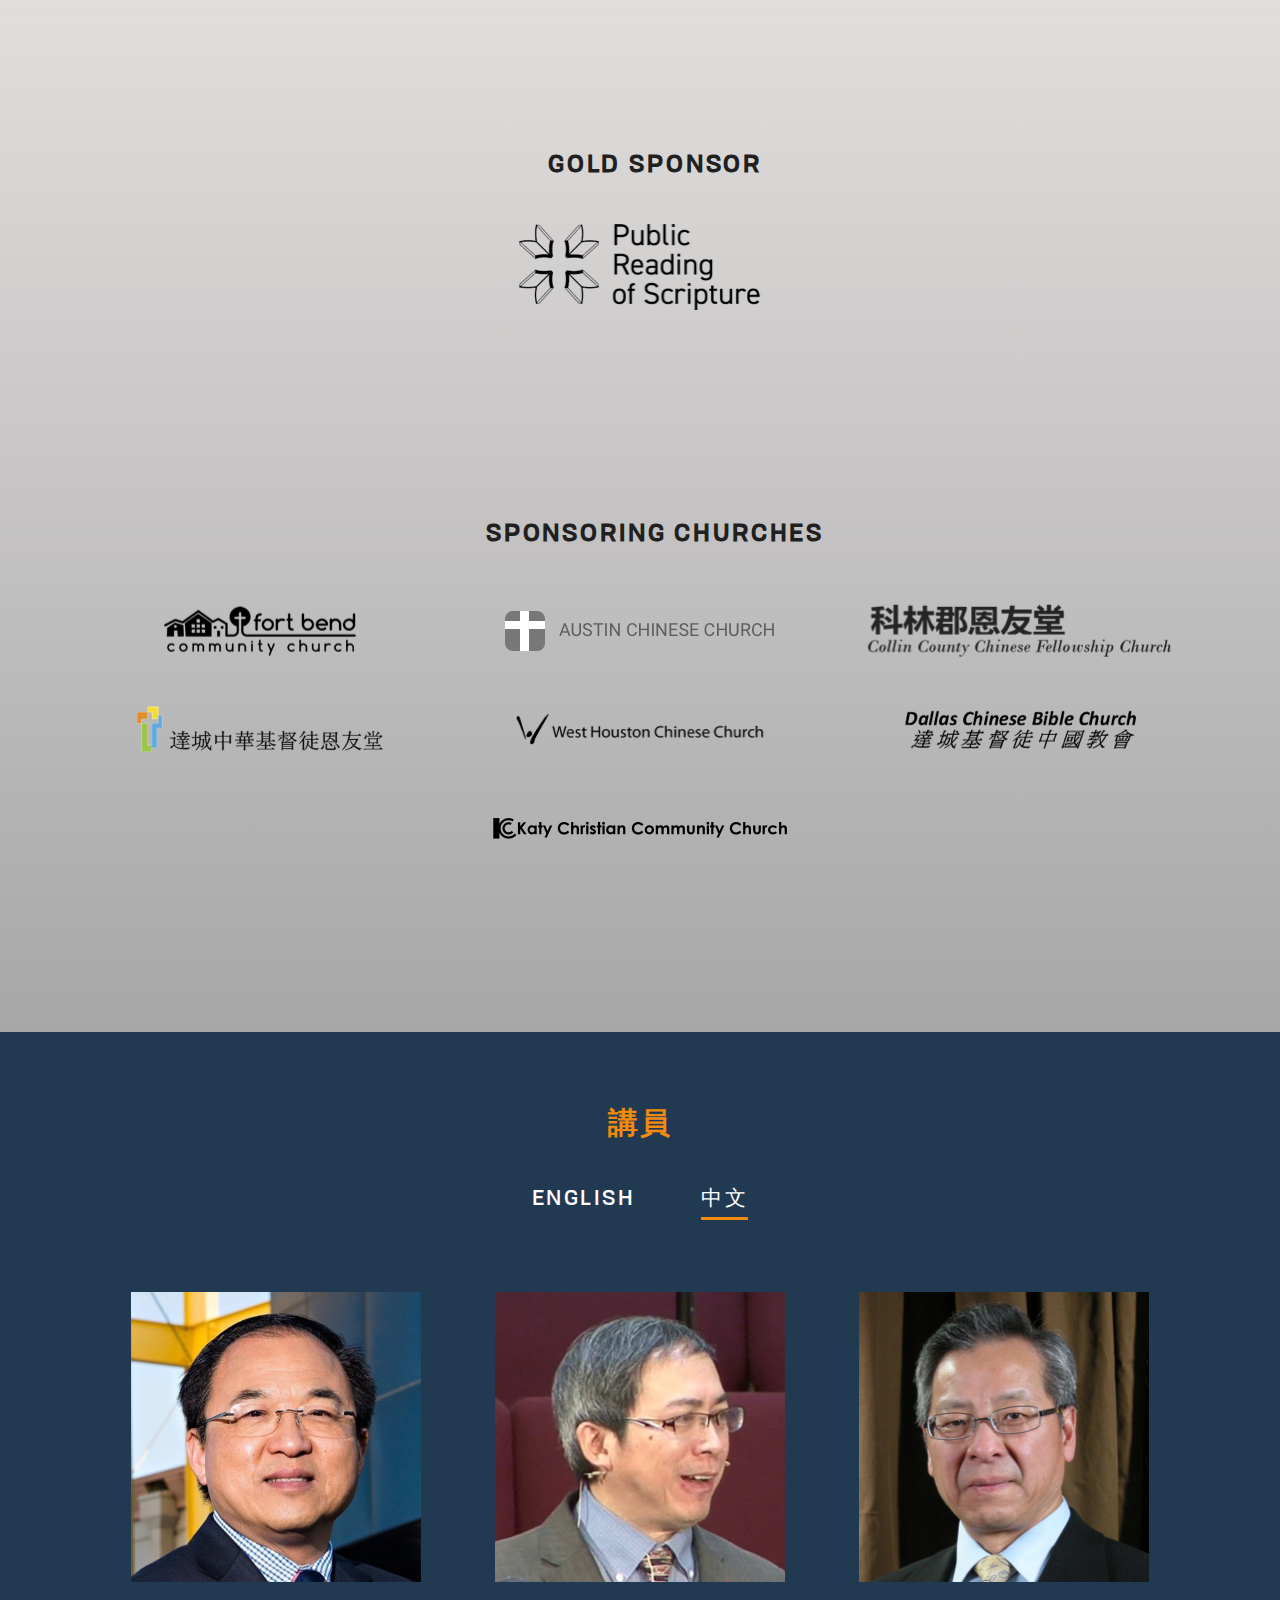
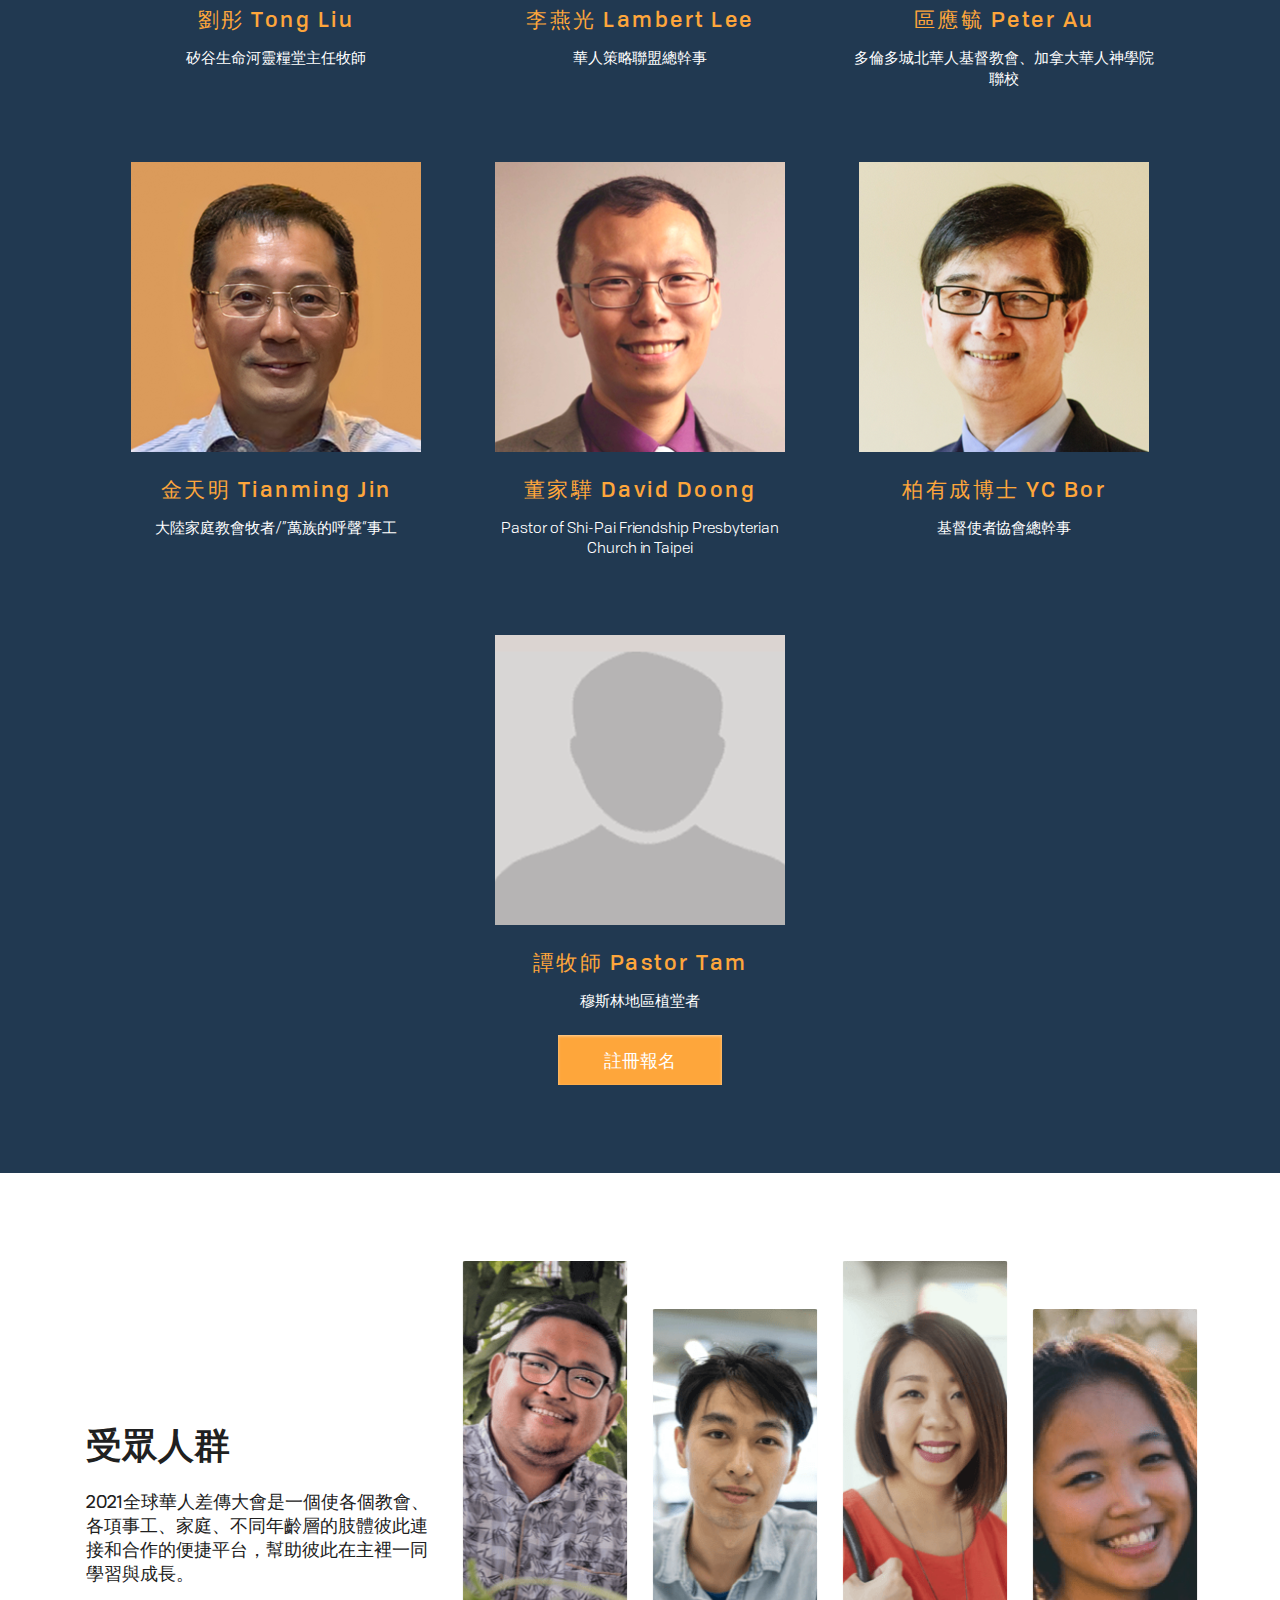
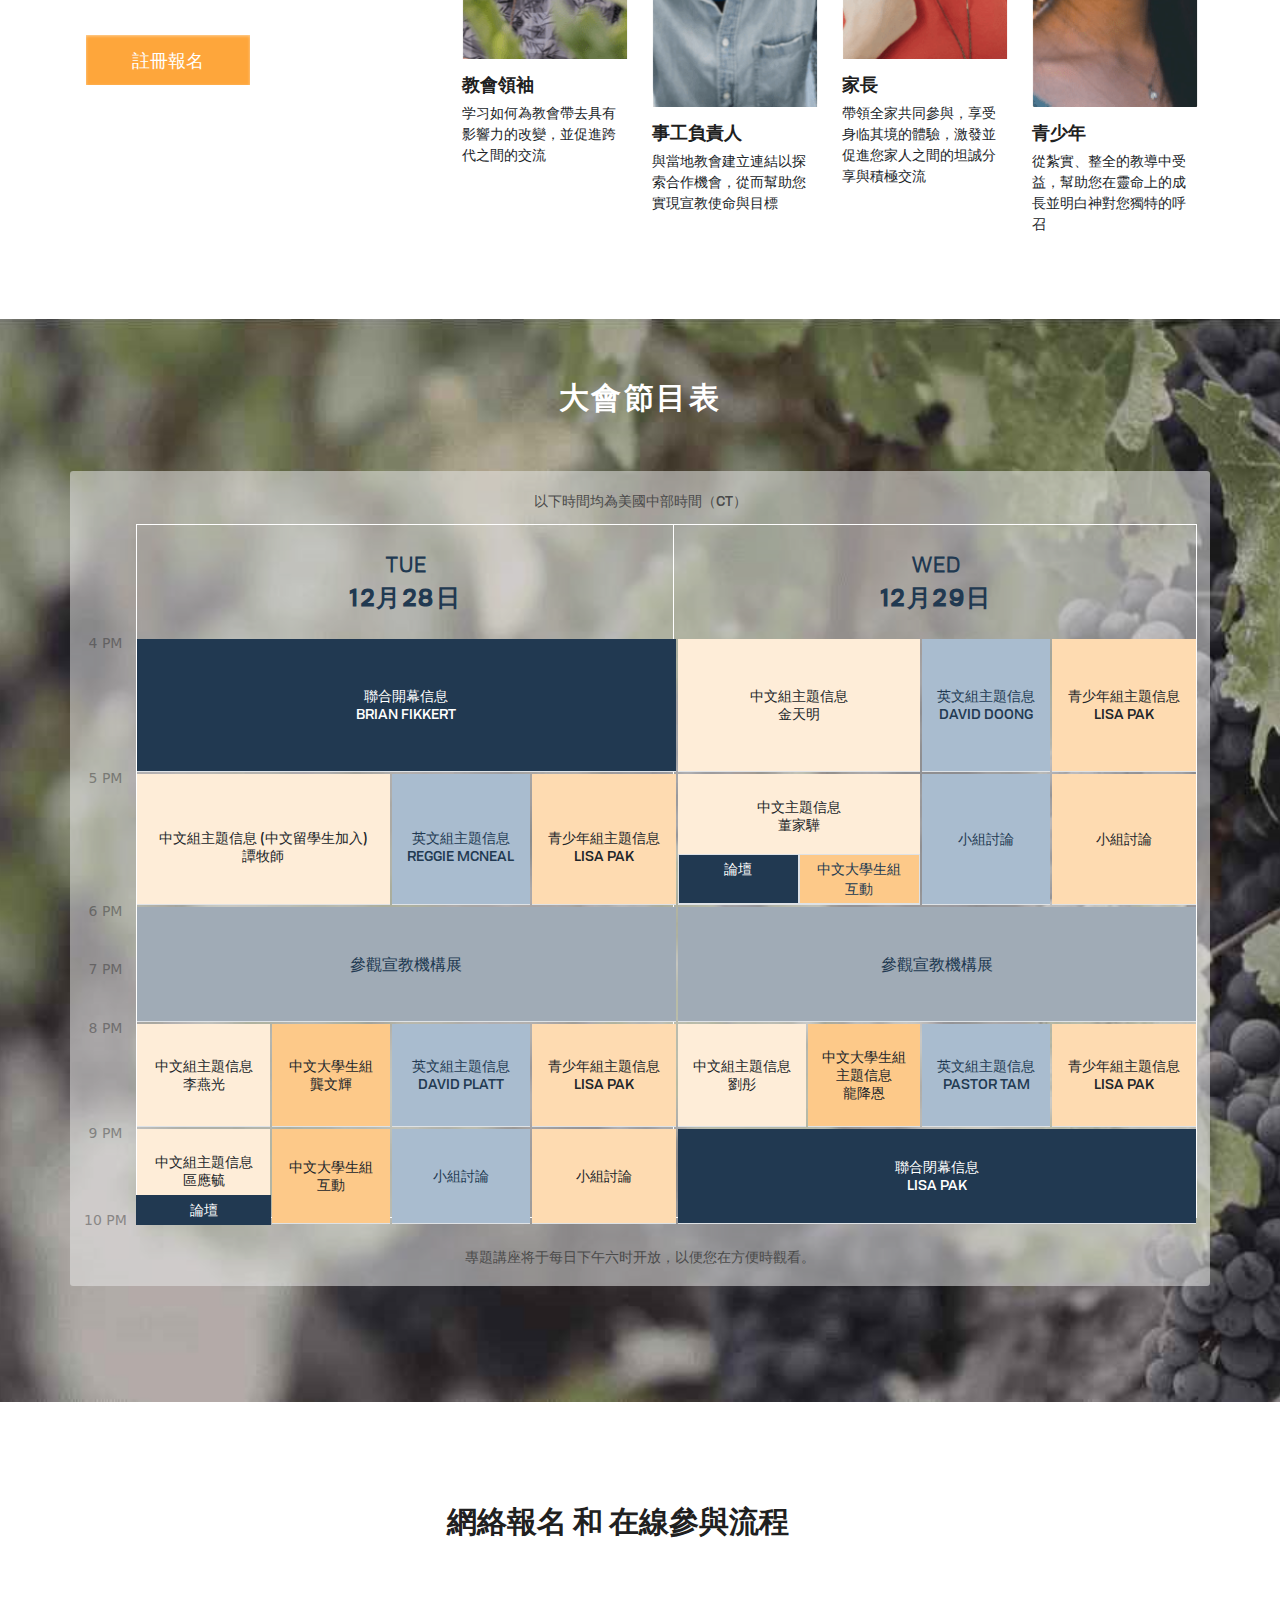
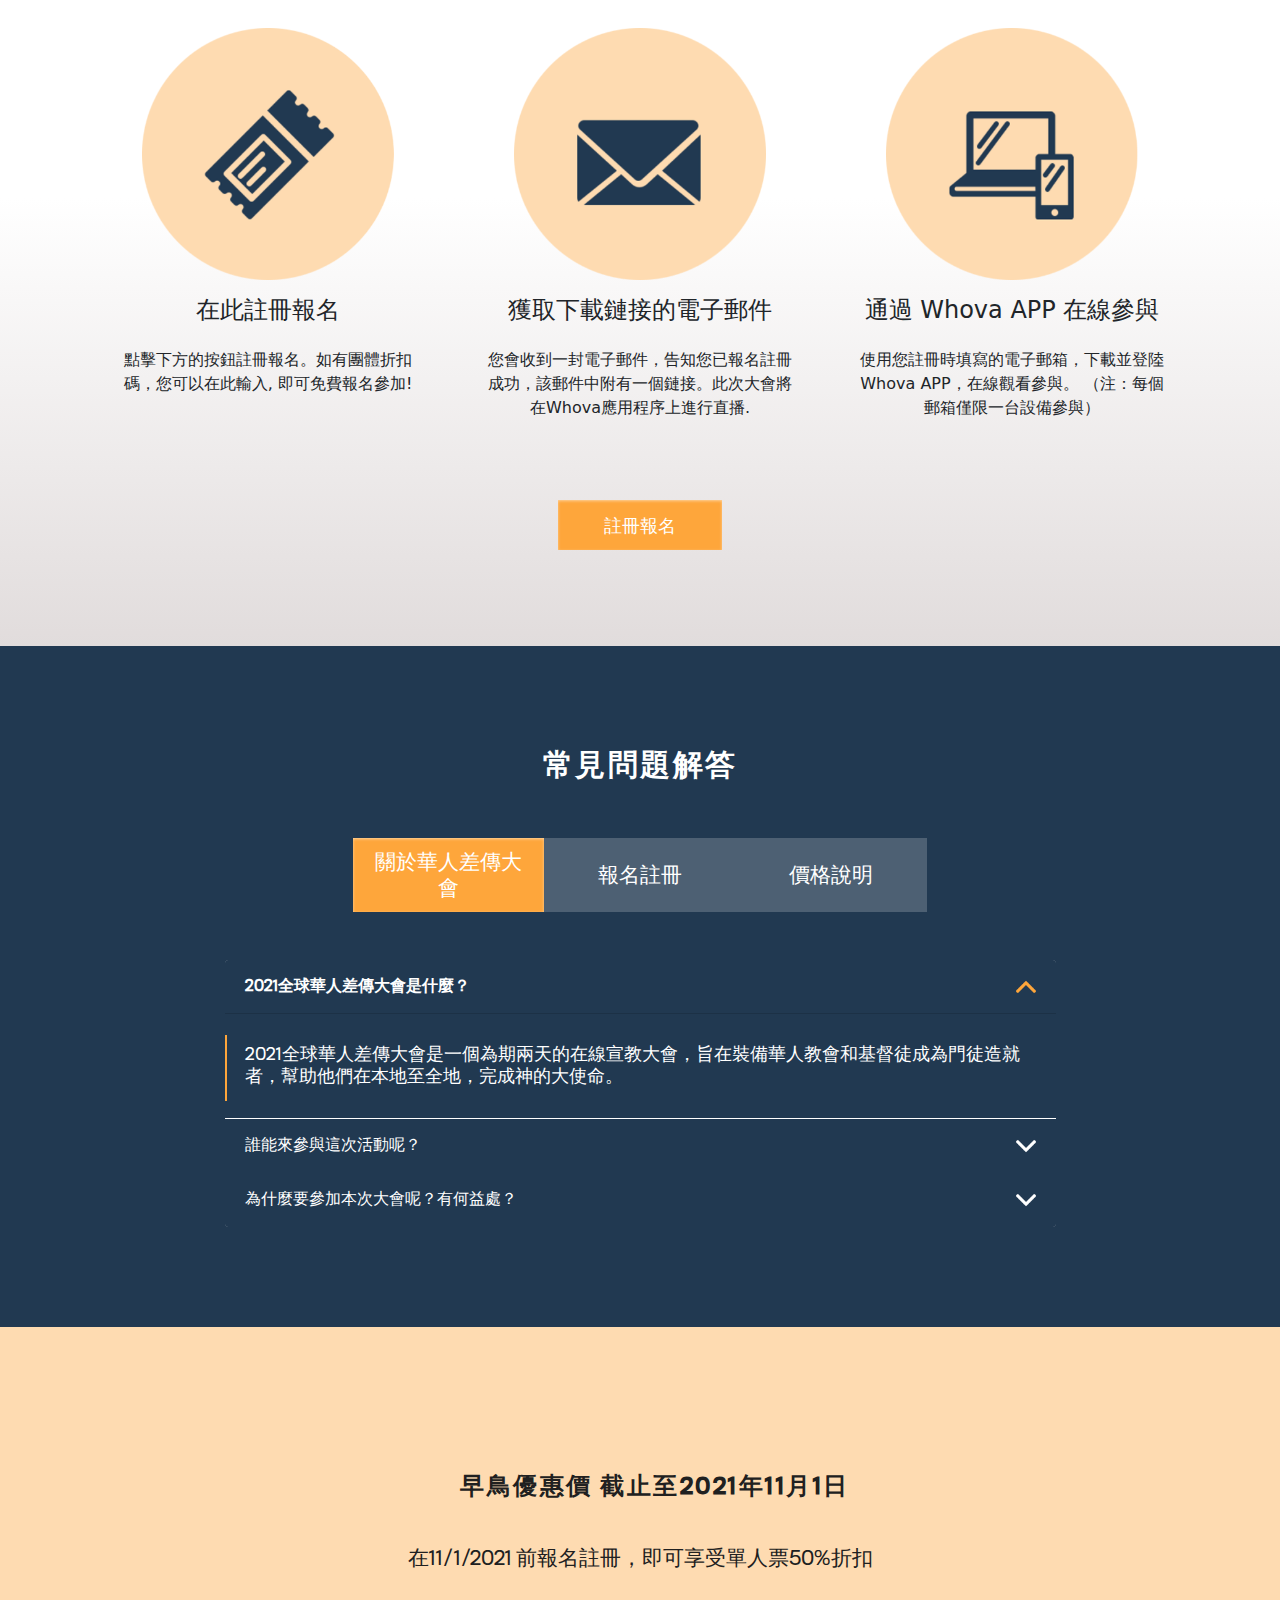
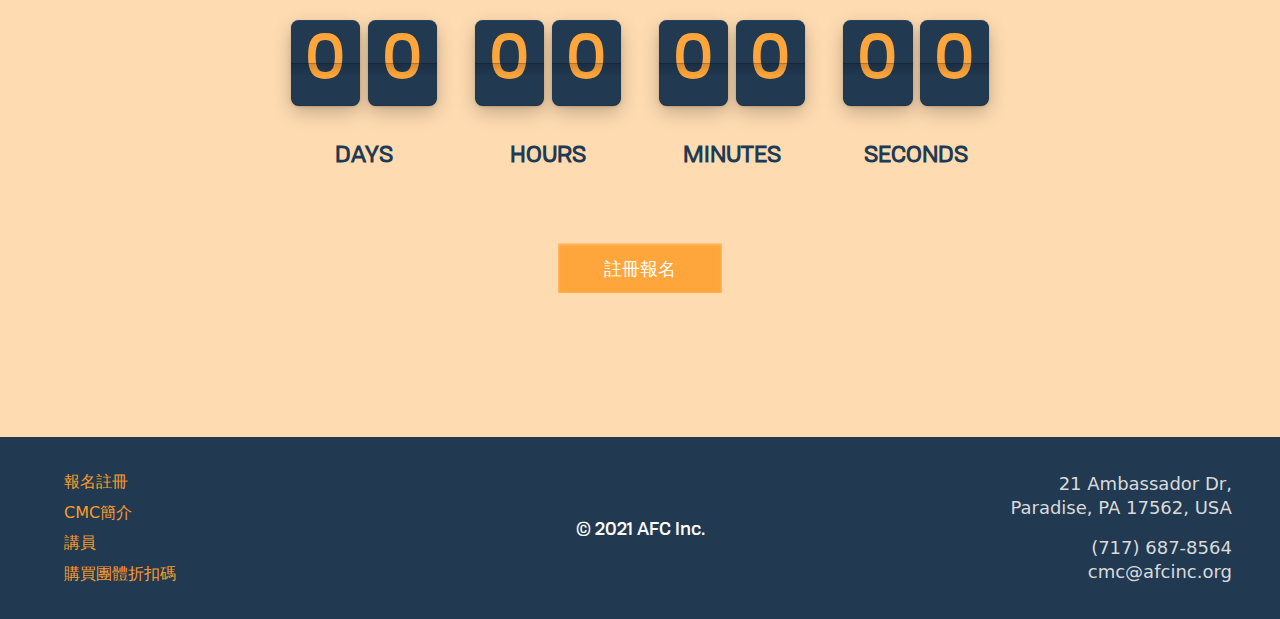
==== commit 5ad95e52: "video update" ====
--- a/index.html
+++ b/index.html
@@ -111,9 +111,7 @@
                     <source type="video/mp4" src="video/CMC Promo - English (1).mp4">
                 </video>
                 <div class="playpause"></div>
-
-            </div>
-
+            </div>
         </div>
     </div>
     <!-- Video End -->
@@ -126,20 +124,16 @@
             <div class="container mt-5">
                 <div class="row">
                     <div class="col-sm-6">
-                        <!-- <iframe width="100%" height="100%" src=" https://vimeo.com/601890508/8d0f975868" title="YouTube video player" frameborder="0" allow="accelerometer; autoplay; clipboard-write; encrypted-media; gyroscope; picture-in-picture" allowfullscreen></iframe> -->
-                        <iframe controls="false" autoplay="autoplay" width="100%" height="100%" title="vimeo-player"
-                            src="https://player.vimeo.com/video/601890508?h=8d0f975868" frameborder="0"
-                            allowfullscreen></iframe>
+                        <iframe title="vimeo-player" src="https://player.vimeo.com/video/637345210?h=1a706fe37c" width="640" height="360" frameborder="0" allowfullscreen></iframe>
                     </div>
                     <div class="col-sm-6" id="cm_about_section">
                         <span class="cm_testimonial_before"></span>
                         <p class="cm_font_tofino_personal_regular cm_font_24 cm_font_black cm_testimonial">
-                            我很感恩自己在這裡的學習和教導。對我而言，來這裡聚會像是參加家庭活動一樣。</p>
+                            “2017年年底，我第一次參加華人差傳大會，第一次聽到UUPG這個概念，也是第一次聽到那麼多振奮人心的宣教經歷，第一次用國度的眼光來看這個世代…… </p>
                         <p class="cm_font_tofino_personal_regular cm_font_24 cm_font_black cm_testimonial">
-                            我非常清晰地看到上帝在我的事工上做功，並且我也感受到上帝想讓我迎接這個挑戰——去尋找他更多的門徒。</p>
-                        <p class="cm_font_tofino_personal_regular cm_font_blue cm_pastorName mb-0">唐大智牧師</p>
-                        <p class="cm_font_tofino_personal_regular  english" style="opacity: 0.41;">英文堂牧師, Dallas Chinese
-                            Bible Church</p>
+                            過去幾年的服侍經歷讓我越來越感受到神對我的特殊呼召，就是用全時間去傳福音、培養門徒。2019年底我從聖地亞哥飛到美東參加2019華人差傳。這次大會再次成為我人生的轉折點……”</p>
+                        <p class="cm_font_tofino_personal_regular cm_font_blue cm_pastorName mb-0">元圣兄弟</p>
+                        <p class="cm_font_tofino_personal_regular  english" style="opacity: 0.41;"></p>
                     </div>
                 </div>
             </div>
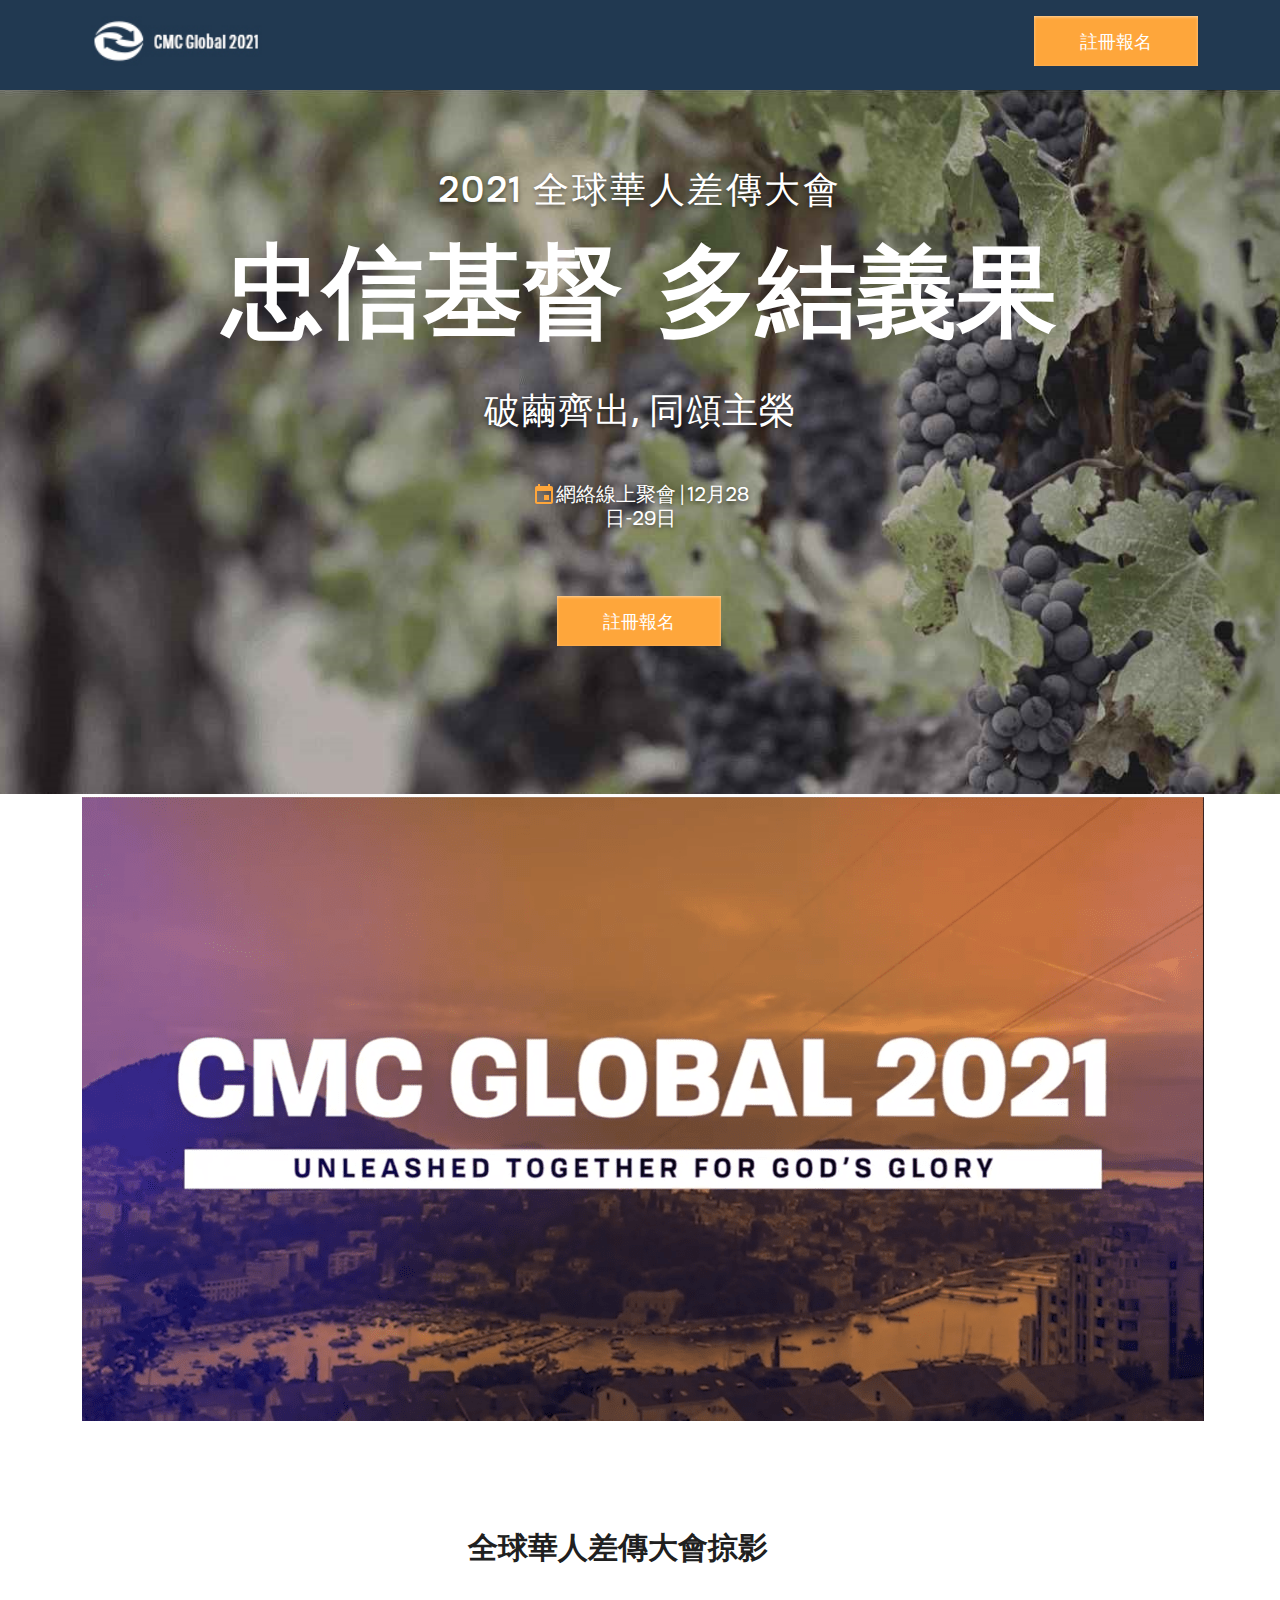
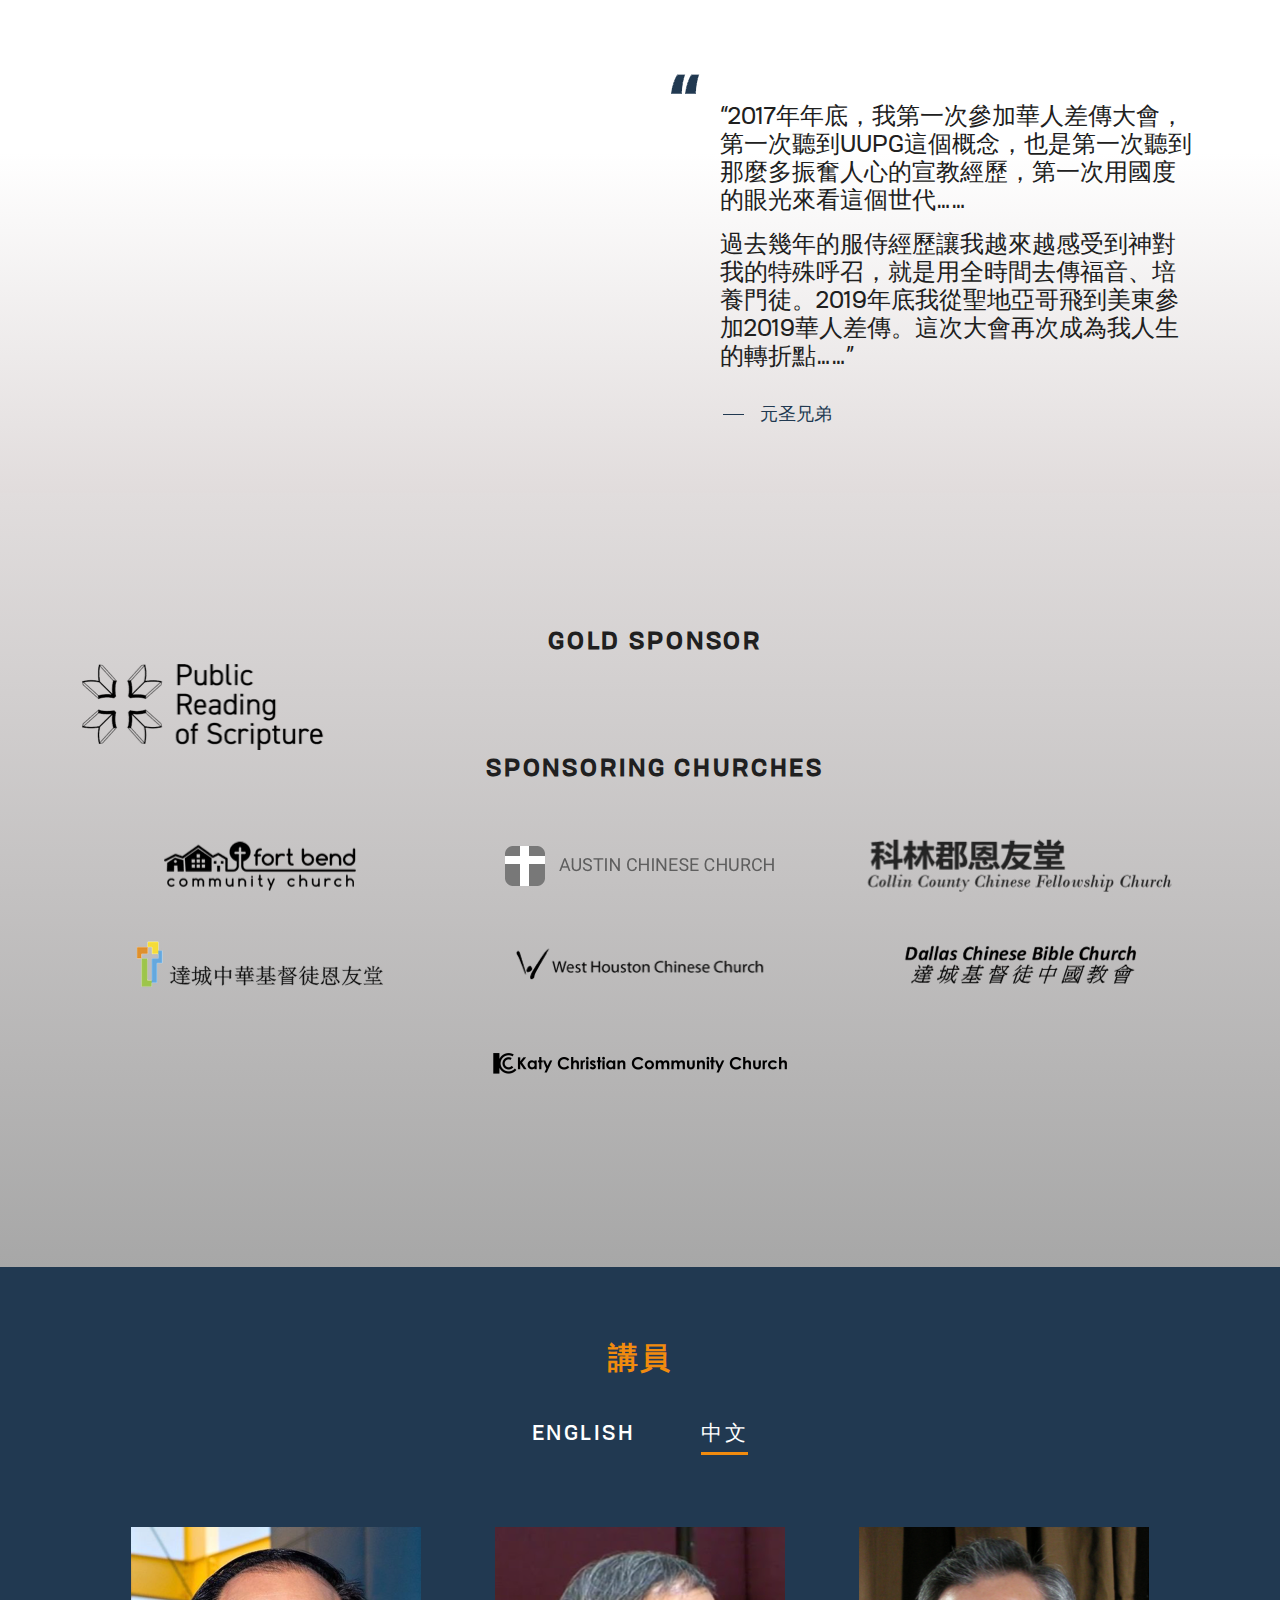
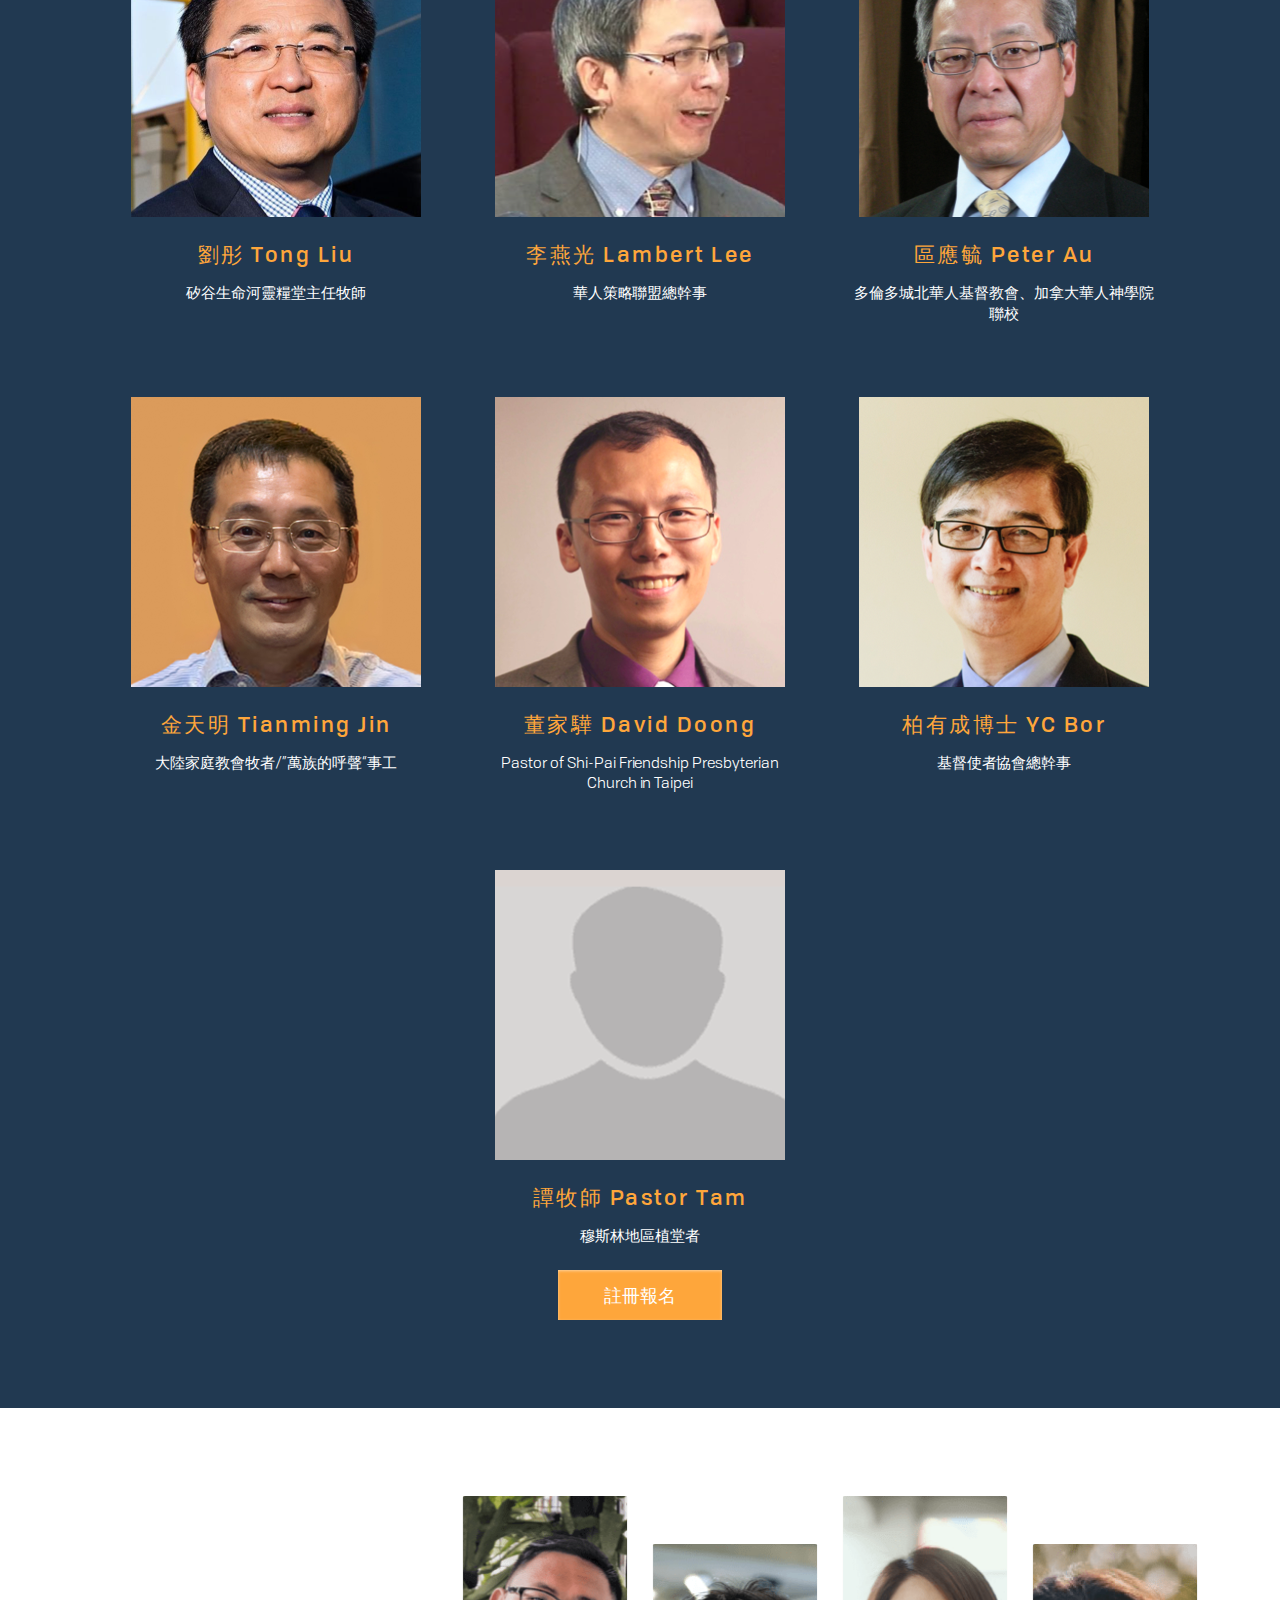
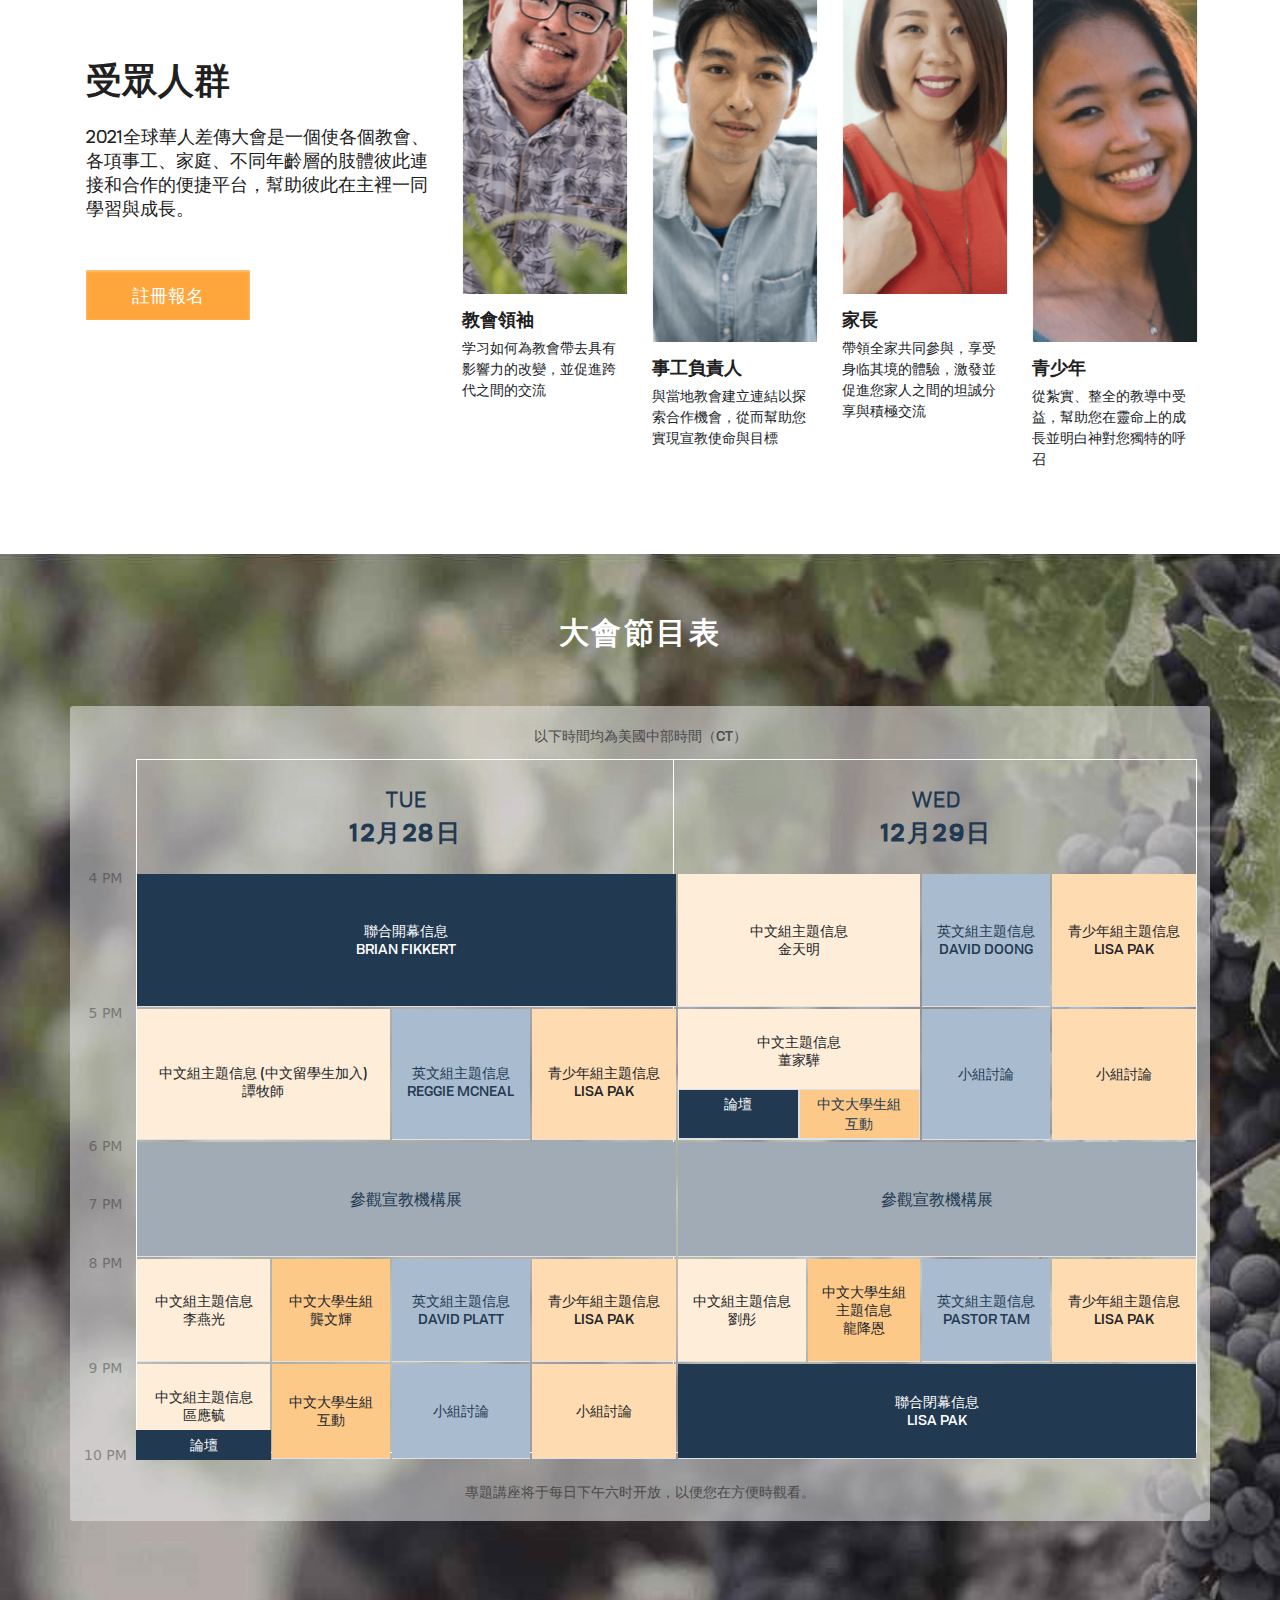
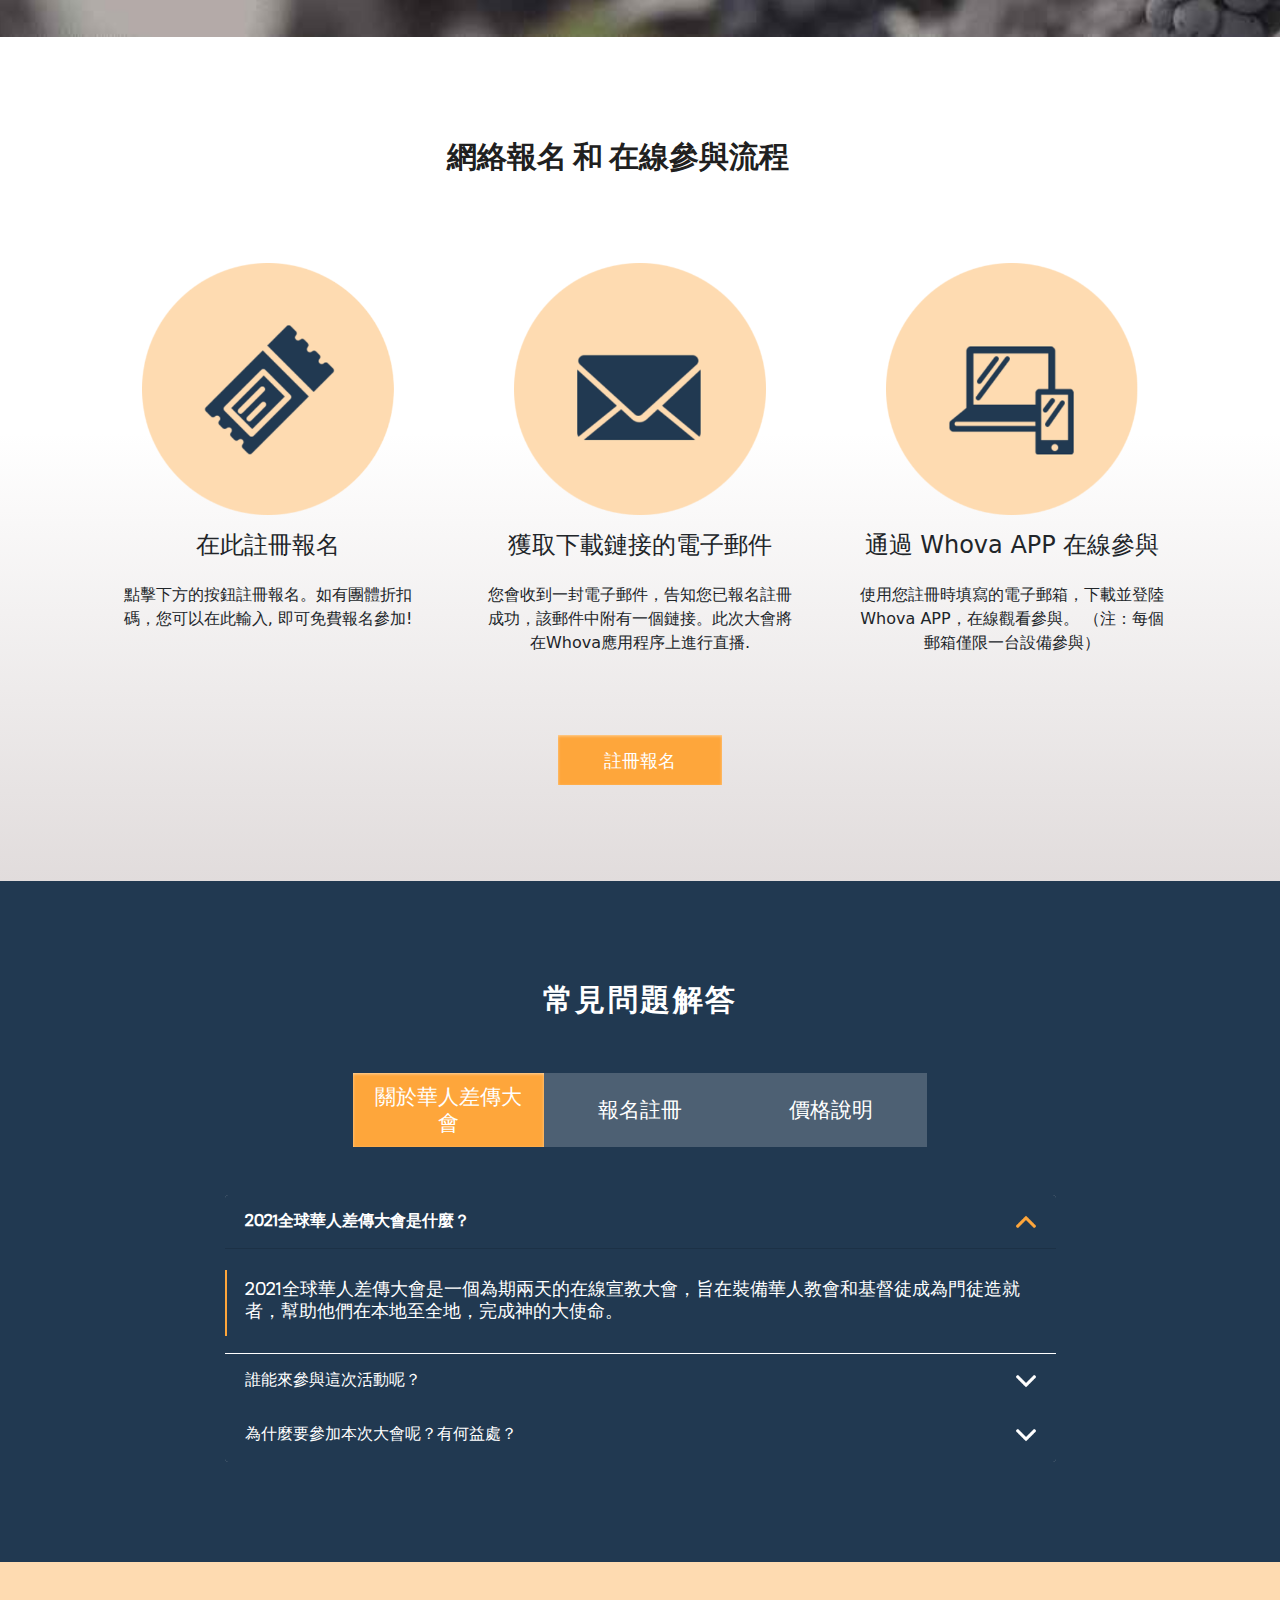
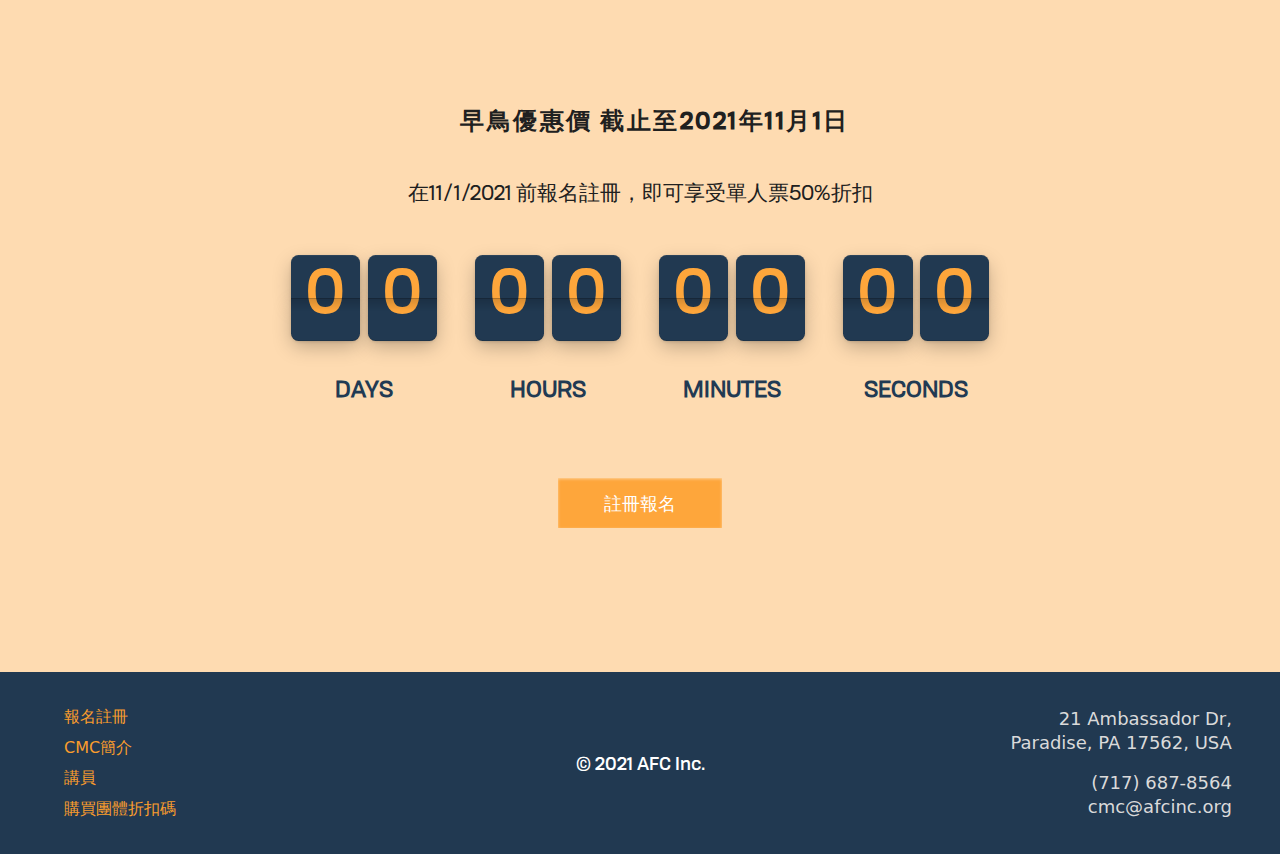
==== commit 65f6a751: "add promo mp4" ====
--- a/index.html
+++ b/index.html
@@ -103,12 +103,14 @@
     </div>
     <!-- Banner End -->
 
+
+
     <!-- Video Start -->
     <div class="video-sec">
         <div class="container">
             <div class="wrapper">
-                <video id="myVideo" height="auto" class="video" poster="images/video-bg.png">
-                    <source type="video/mp4" src="video/CMC Promo - English (1).mp4">
+                <video id="myVideo" height="auto" class="video" poster="assets/images/video-bg.png">
+                    <source type="video/mp4" src="assets/video/CMC Promo - English.mp4">
                 </video>
                 <div class="playpause"></div>
             </div>
@@ -146,12 +148,12 @@
 
     <div class="sponsersSection_wrapper">
         <div class="container  sponsersSection">
-            <div class="head">
-                <h1 class="text-center sponsor_church cm_font_formula_bold cm_font_bold cm_font_black cm_font_24 letter-spacing"
+            
+            <h1 class="text-center sponsor_church cm_font_formula_bold cm_font_bold cm_font_black cm_font_24 letter-spacing"
                 style=" font-family: 'Oswald', sans-serif;"> GOLD SPONSOR </h1>
                 <a href="https://prsi.org/" target="blank" class="public"> <img
                         src="assets/images/prs-logo-main-cmyk-1.png" alt="image"> </a>
-            </div>
+            
             <h1 class="text-center sponsor_church cm_font_formula_bold cm_font_bold cm_font_black cm_font_24 letter-spacing"
                 style=" font-family: 'Oswald', sans-serif;"> SPONSORING CHURCHES </h1>
             <div class="row pt-5 logo-btm align-items-center">
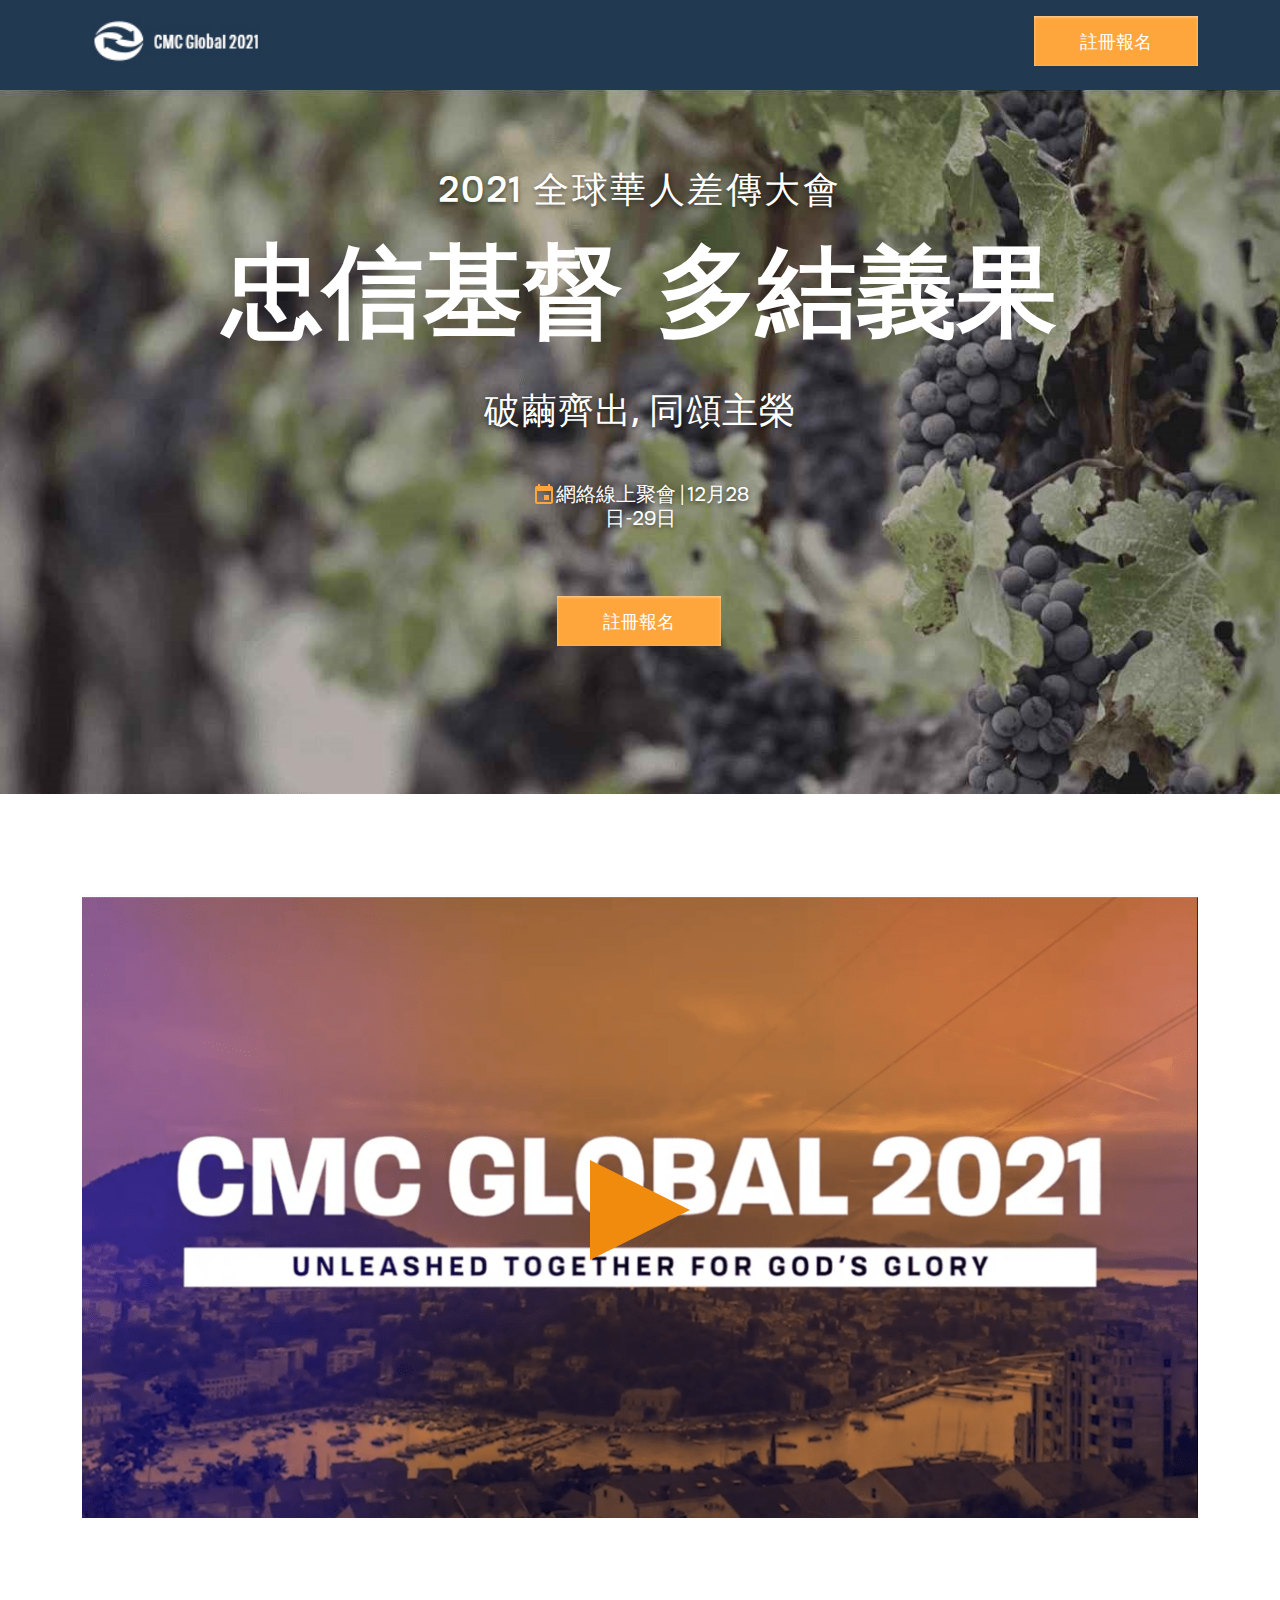
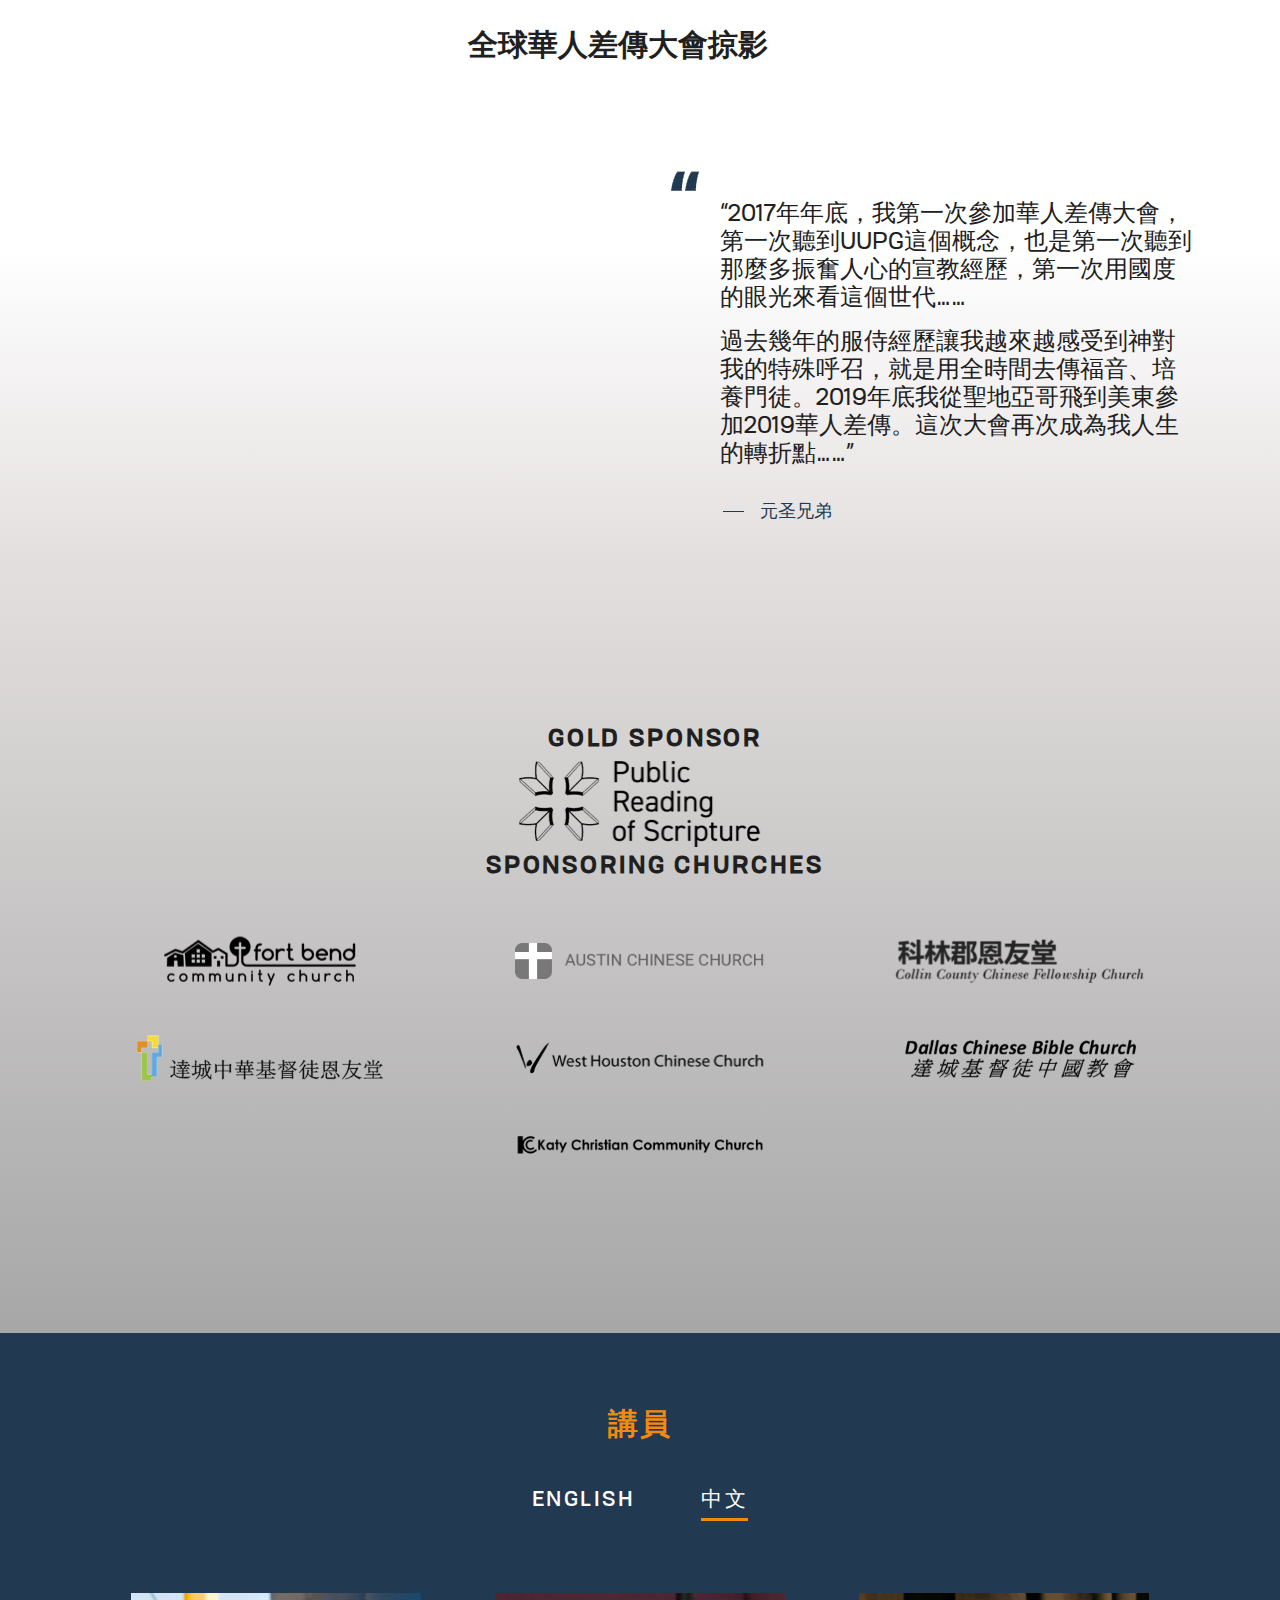
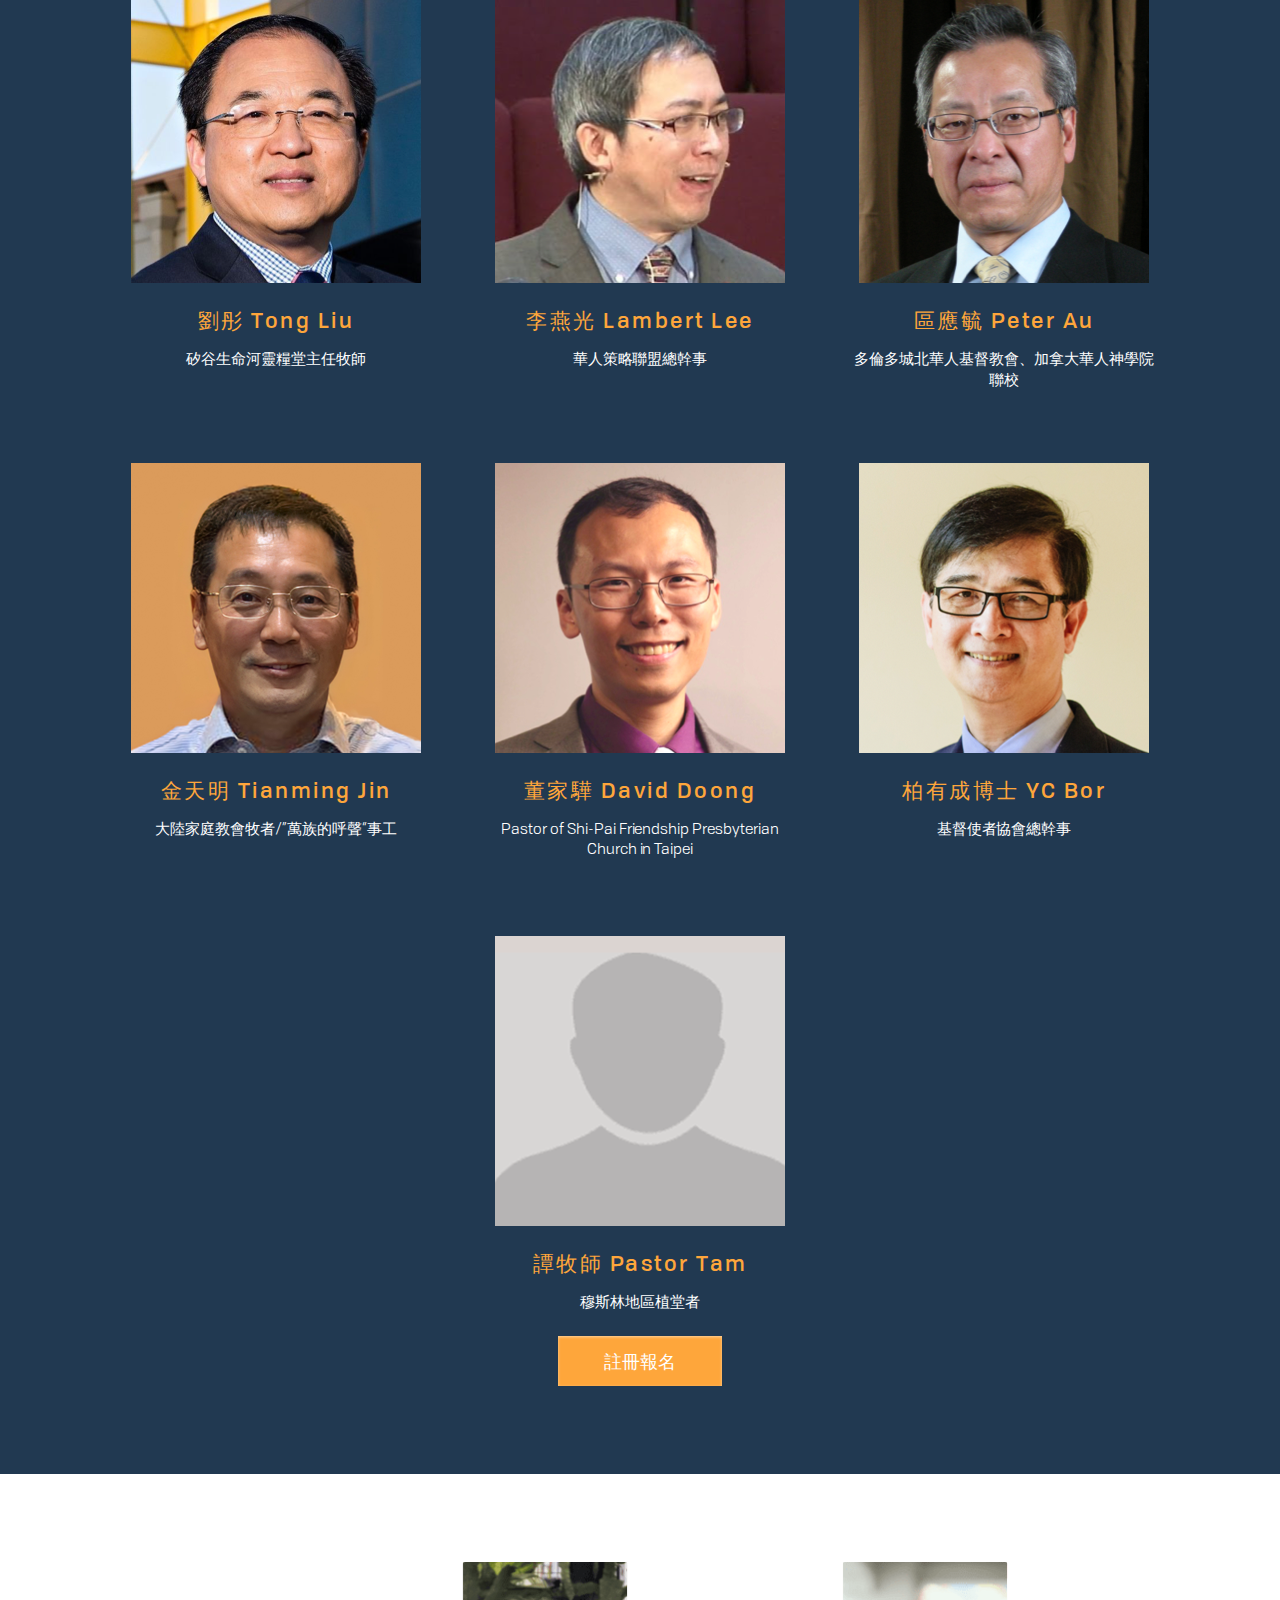
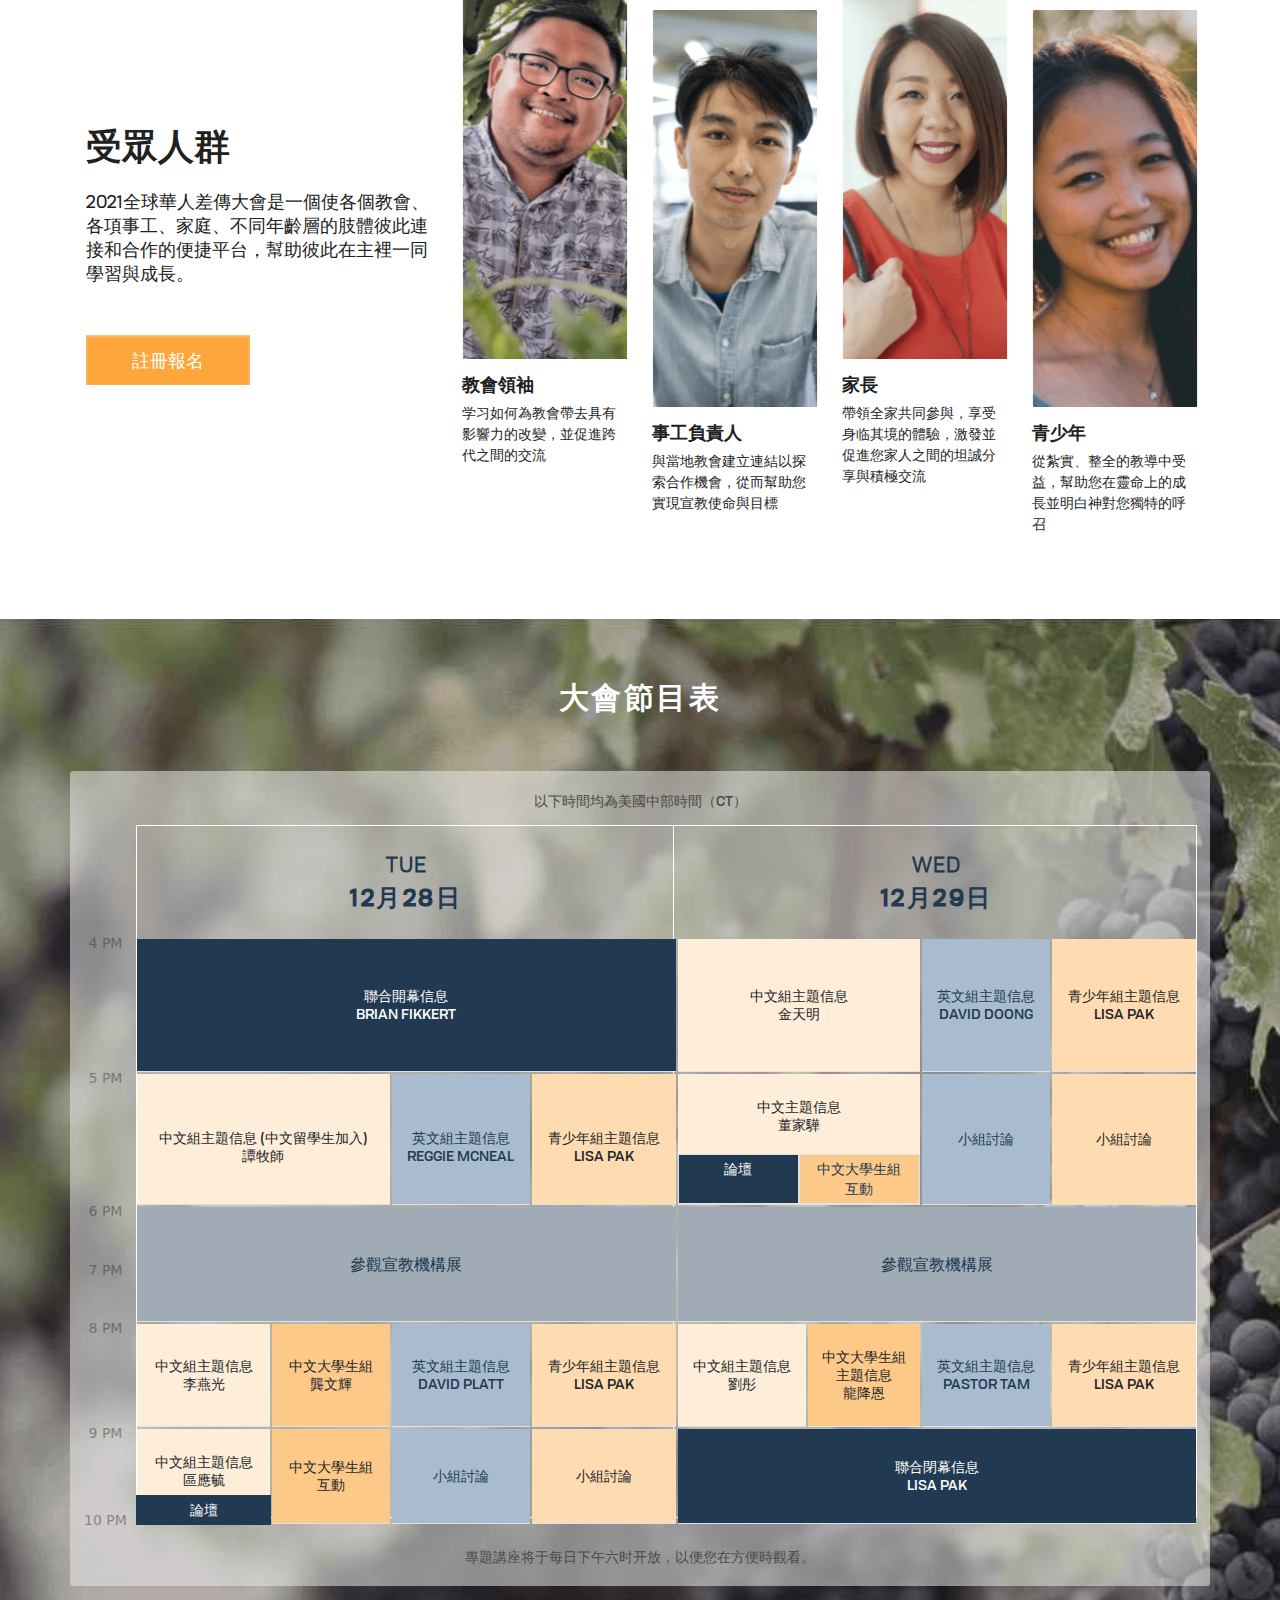
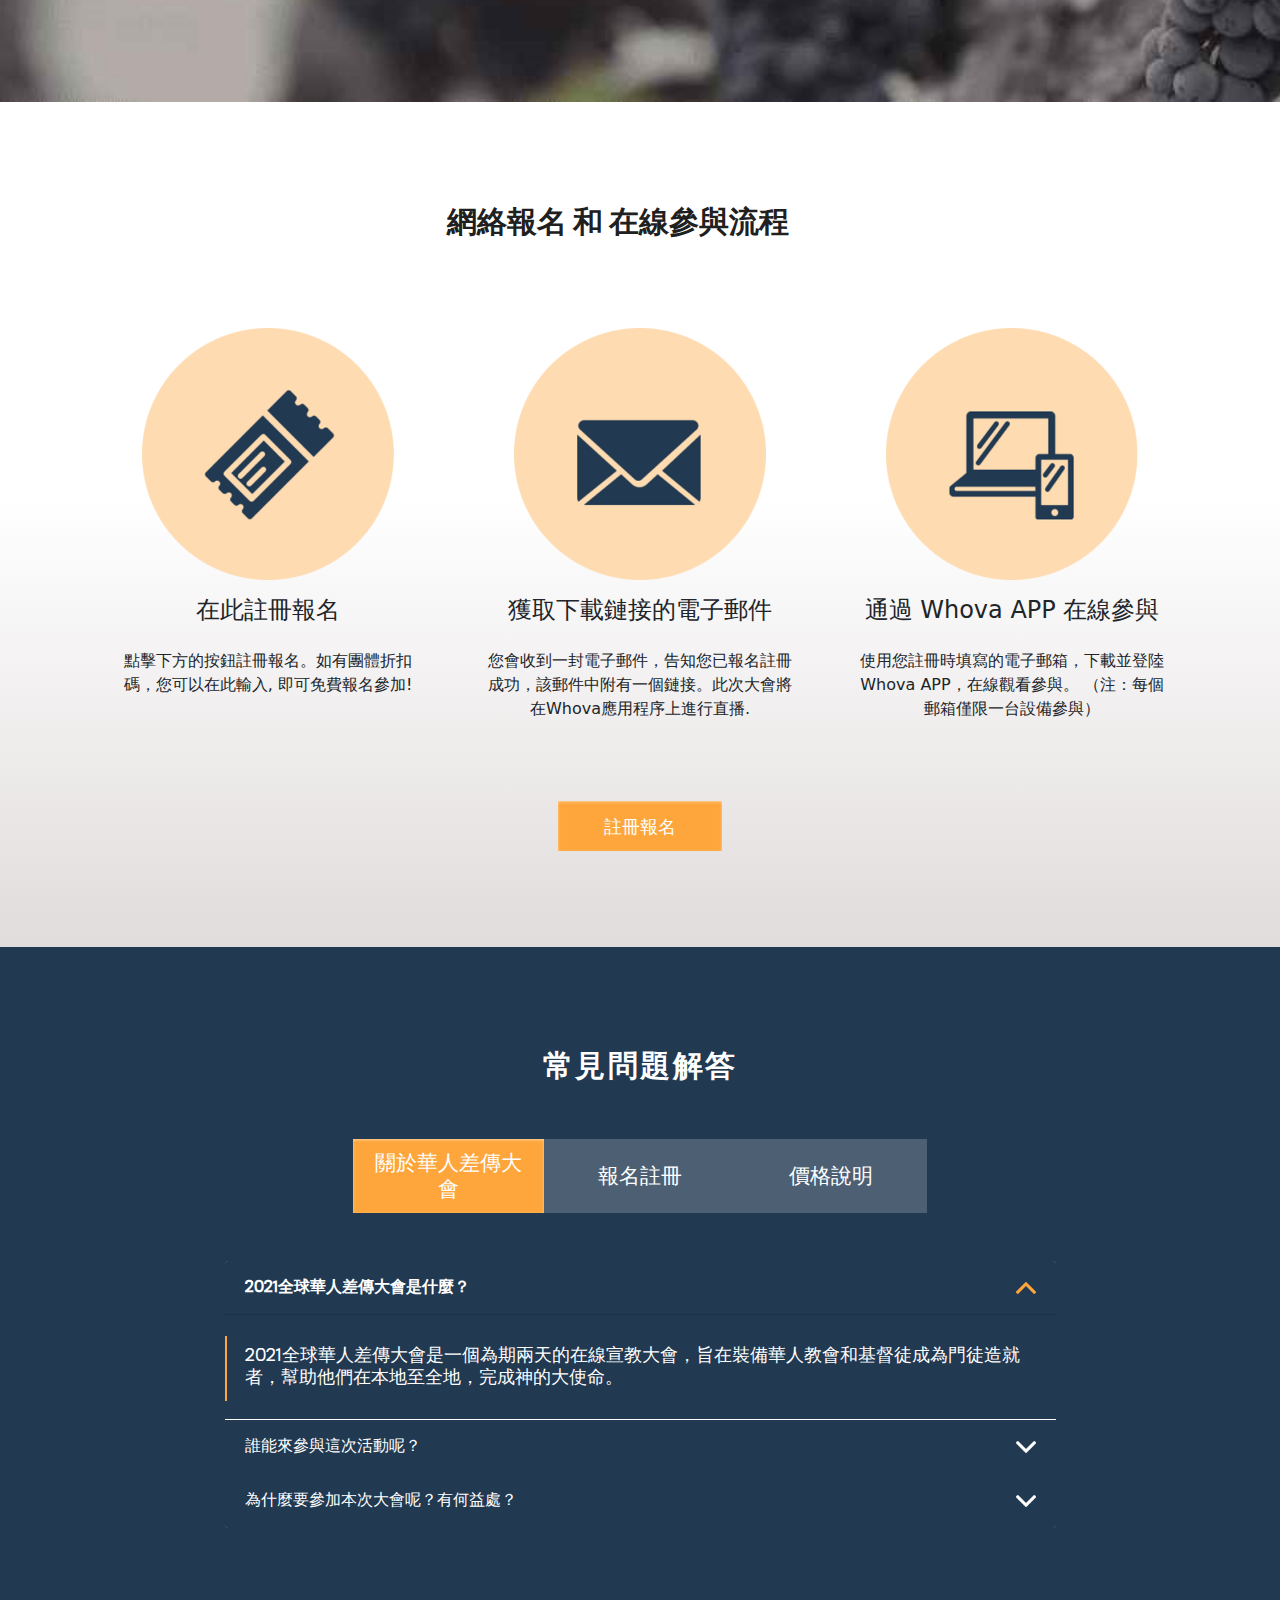
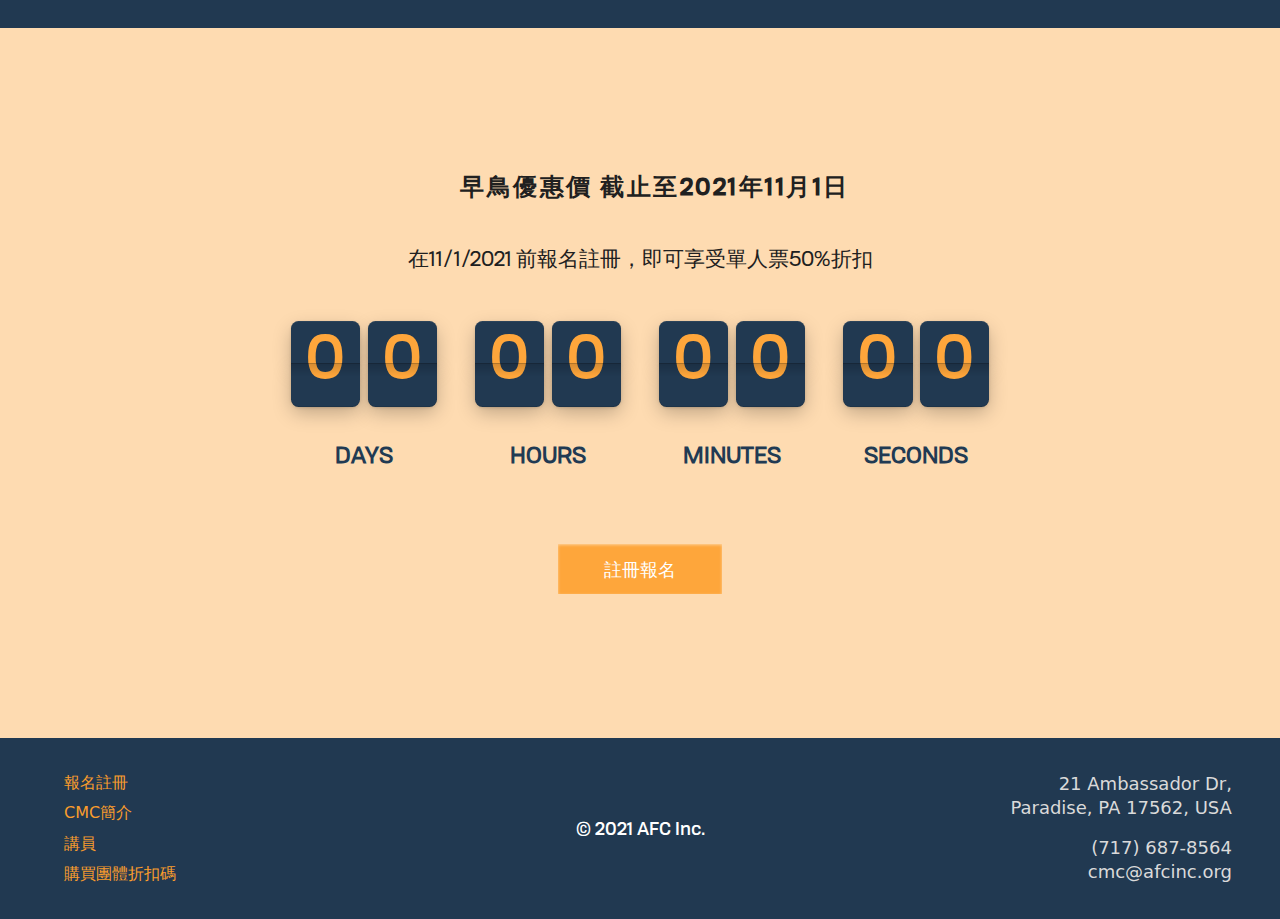
==== commit 0f984212: "video css stylesheet" ====
--- a/index.html
+++ b/index.html
@@ -19,6 +19,7 @@
     <link rel="stylesheet" href="assets/css/style.css">
     <link rel="stylesheet" href="assets/css/responsive.css">
     <link rel="stylesheet" href="flip/flip.min.css">
+    <link rel="stylesheet" href="assets/css/newstyle.css">
     <link rel="stylesheet" href="assets/css/13-10-21.css">
 </head>
 
@@ -151,8 +152,16 @@
             
             <h1 class="text-center sponsor_church cm_font_formula_bold cm_font_bold cm_font_black cm_font_24 letter-spacing"
                 style=" font-family: 'Oswald', sans-serif;"> GOLD SPONSOR </h1>
-                <a href="https://prsi.org/" target="blank" class="public"> <img
-                        src="assets/images/prs-logo-main-cmyk-1.png" alt="image"> </a>
+            <div class="row justify-content-center">
+                <div class="col-sm-4 text-center">
+                    <div class="col-sm-12">
+                        <a href="https://prsi.org/" target="blank" class="public"> <img
+                            src="assets/images/prs-logo-main-cmyk-1.png" alt="image"> </a>
+                    </div>
+                </div>
+            </div>
+
+                
             
             <h1 class="text-center sponsor_church cm_font_formula_bold cm_font_bold cm_font_black cm_font_24 letter-spacing"
                 style=" font-family: 'Oswald', sans-serif;"> SPONSORING CHURCHES </h1>
@@ -1222,8 +1231,8 @@
     <script>
         let myVideo = document.getElementById("myVideo");
         myVideo.onended = function () {
-            myVideo.poster = "images/video-bg.png"
-            myVideo.src = "video/CMC Promo - English (1).mp4"
+            myVideo.poster = "assets/images/video-bg.png"
+            myVideo.src = "assets/video/CMC Promo - English.mp4"
             $(".playpause").show();
         };
     </script>
--- a/assets/css/newstyle.css
+++ b/assets/css/newstyle.css
@@ -0,0 +1,55 @@
+.sponsersSection_wrapper .sponsersSection .row img {
+  max-width: 250px;
+}
+
+.video-sec {
+  background: #ffffff;
+  padding: 100px 0 0 0;
+ 
+}
+.video-sec video {
+  width: 100%;
+  cursor: pointer;
+}
+
+.video-sec .wrapper{
+  display:table;
+  width:auto;
+  position:relative;
+  width:100%;
+}
+.video-sec .wrapper .playpause {
+  width: 0;
+	height: 0;
+	border-top: 50px solid transparent;
+	border-left: 100px solid #f18b0e;
+	border-bottom: 50px solid transparent;
+  cursor: pointer;
+ 
+  position:absolute;
+  left:0%;
+  right:0%;
+  top:0%;
+  bottom:0%;
+  margin:auto;
+  background-size:contain;
+  background-position: center;
+}
+
+@media screen and (max-width: 767px)  {
+  .video-sec {
+    padding: 50px 0 0 0;
+  }
+  .video-sec .wrapper .playpause {
+    border-top: 25px solid transparent;
+	border-left: 50px solid #f18b0e;
+	border-bottom: 25px solid transparent;
+  }
+  .sponsersSection_wrapper .sponsor_church {
+    margin-top: 50px;
+  }
+}
+img {
+  max-width: 100%;
+  height: auto;
+}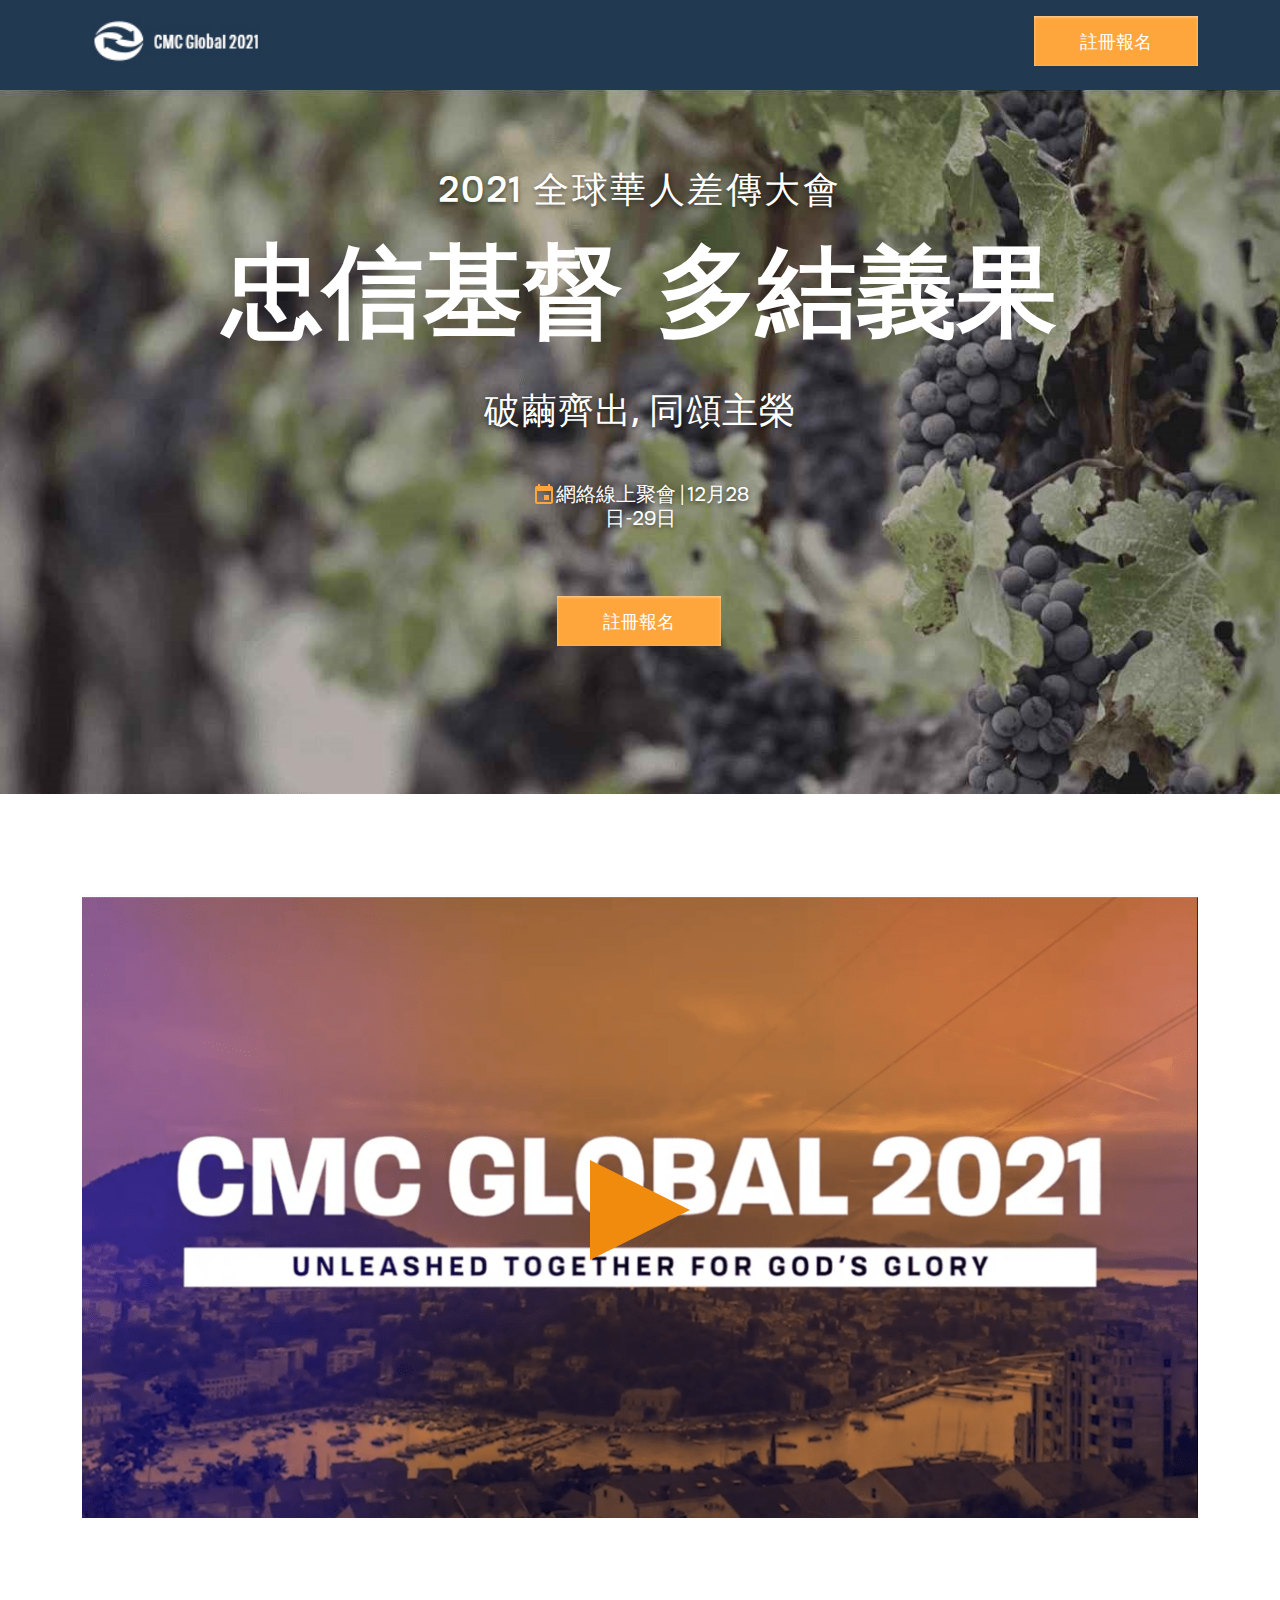
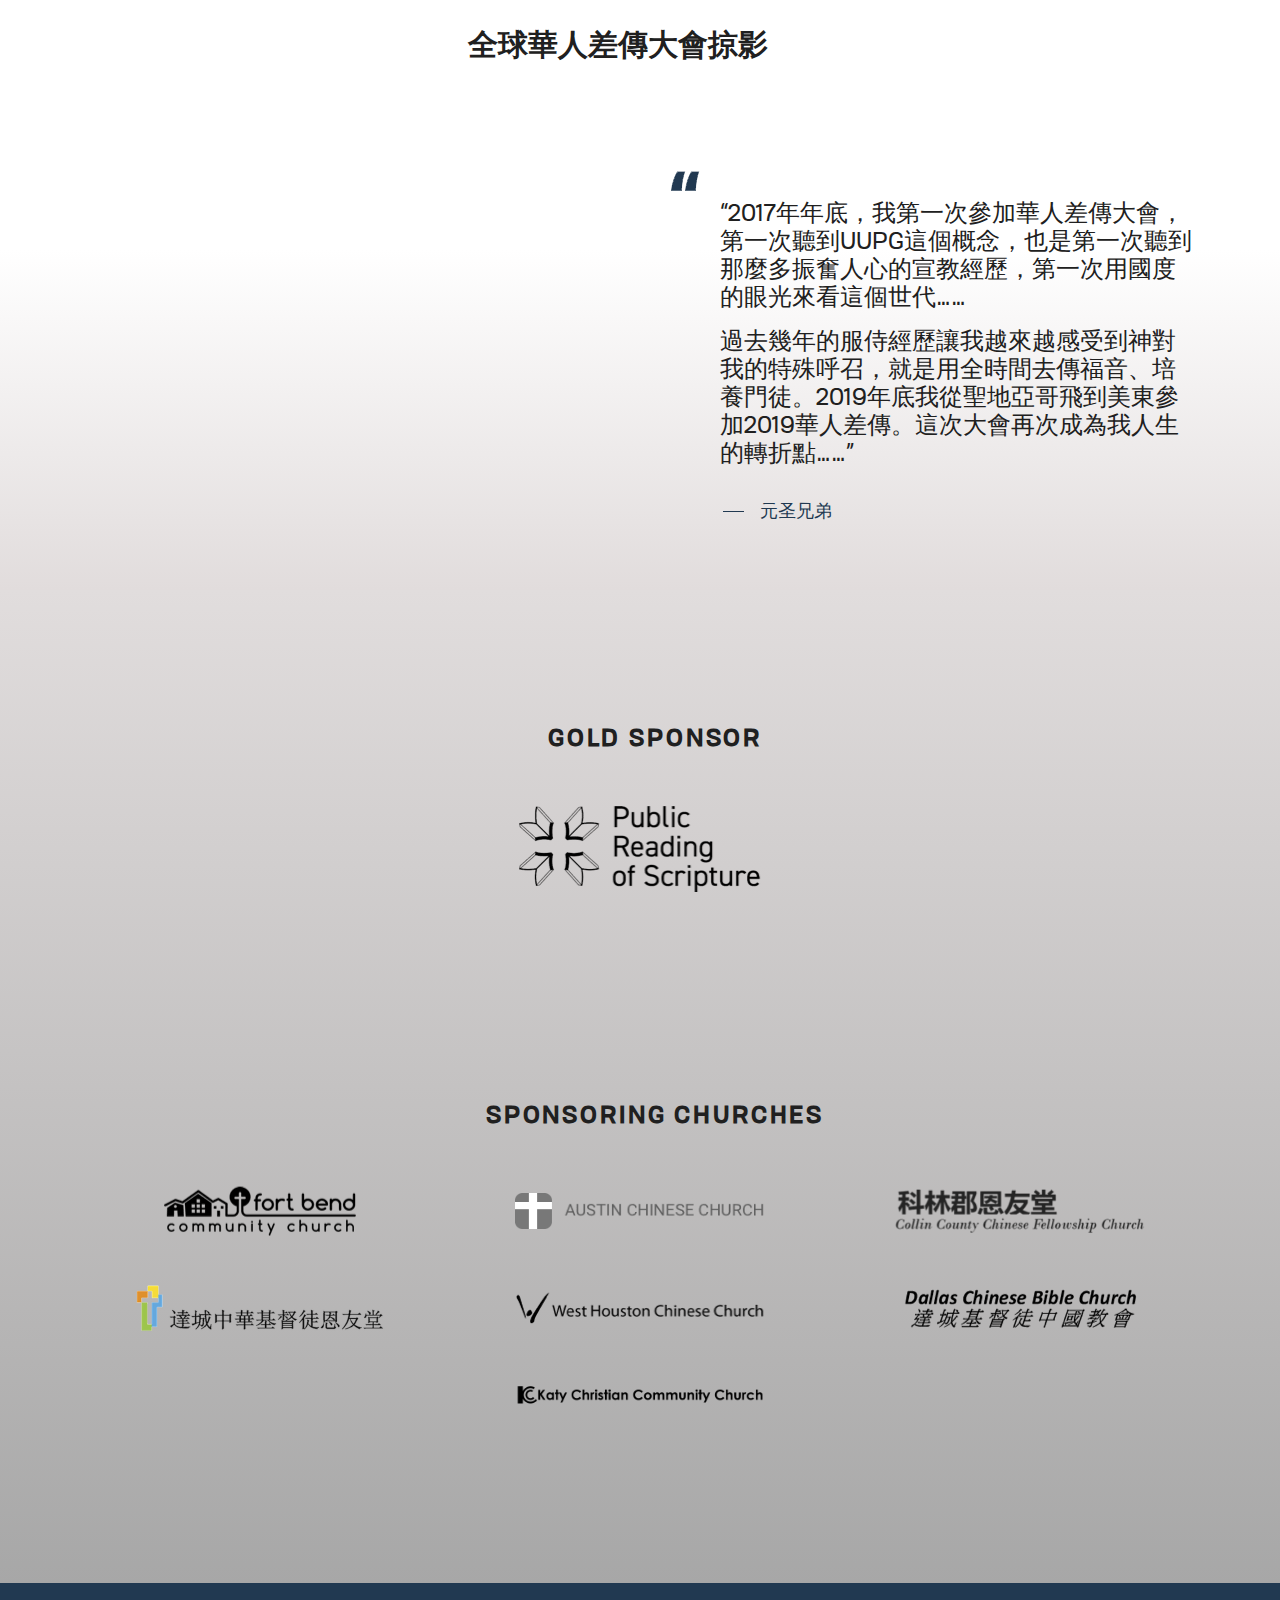
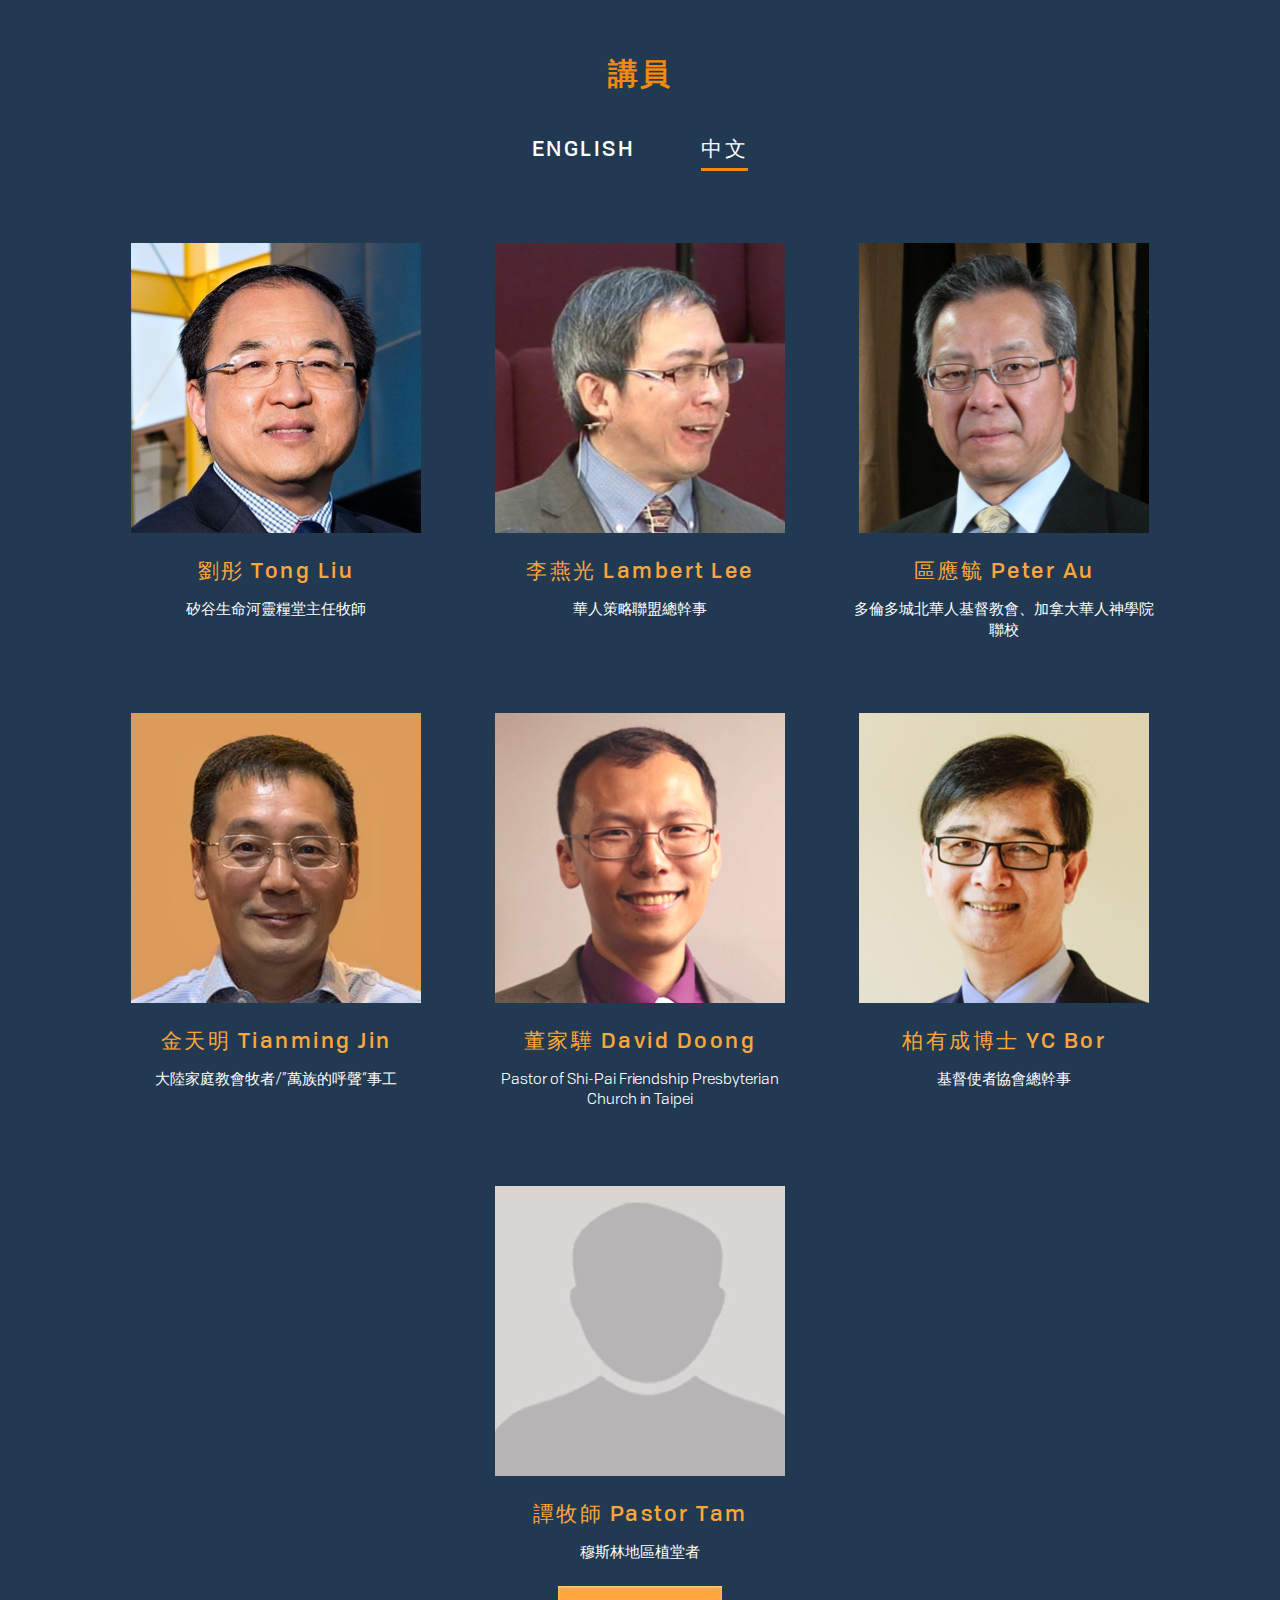
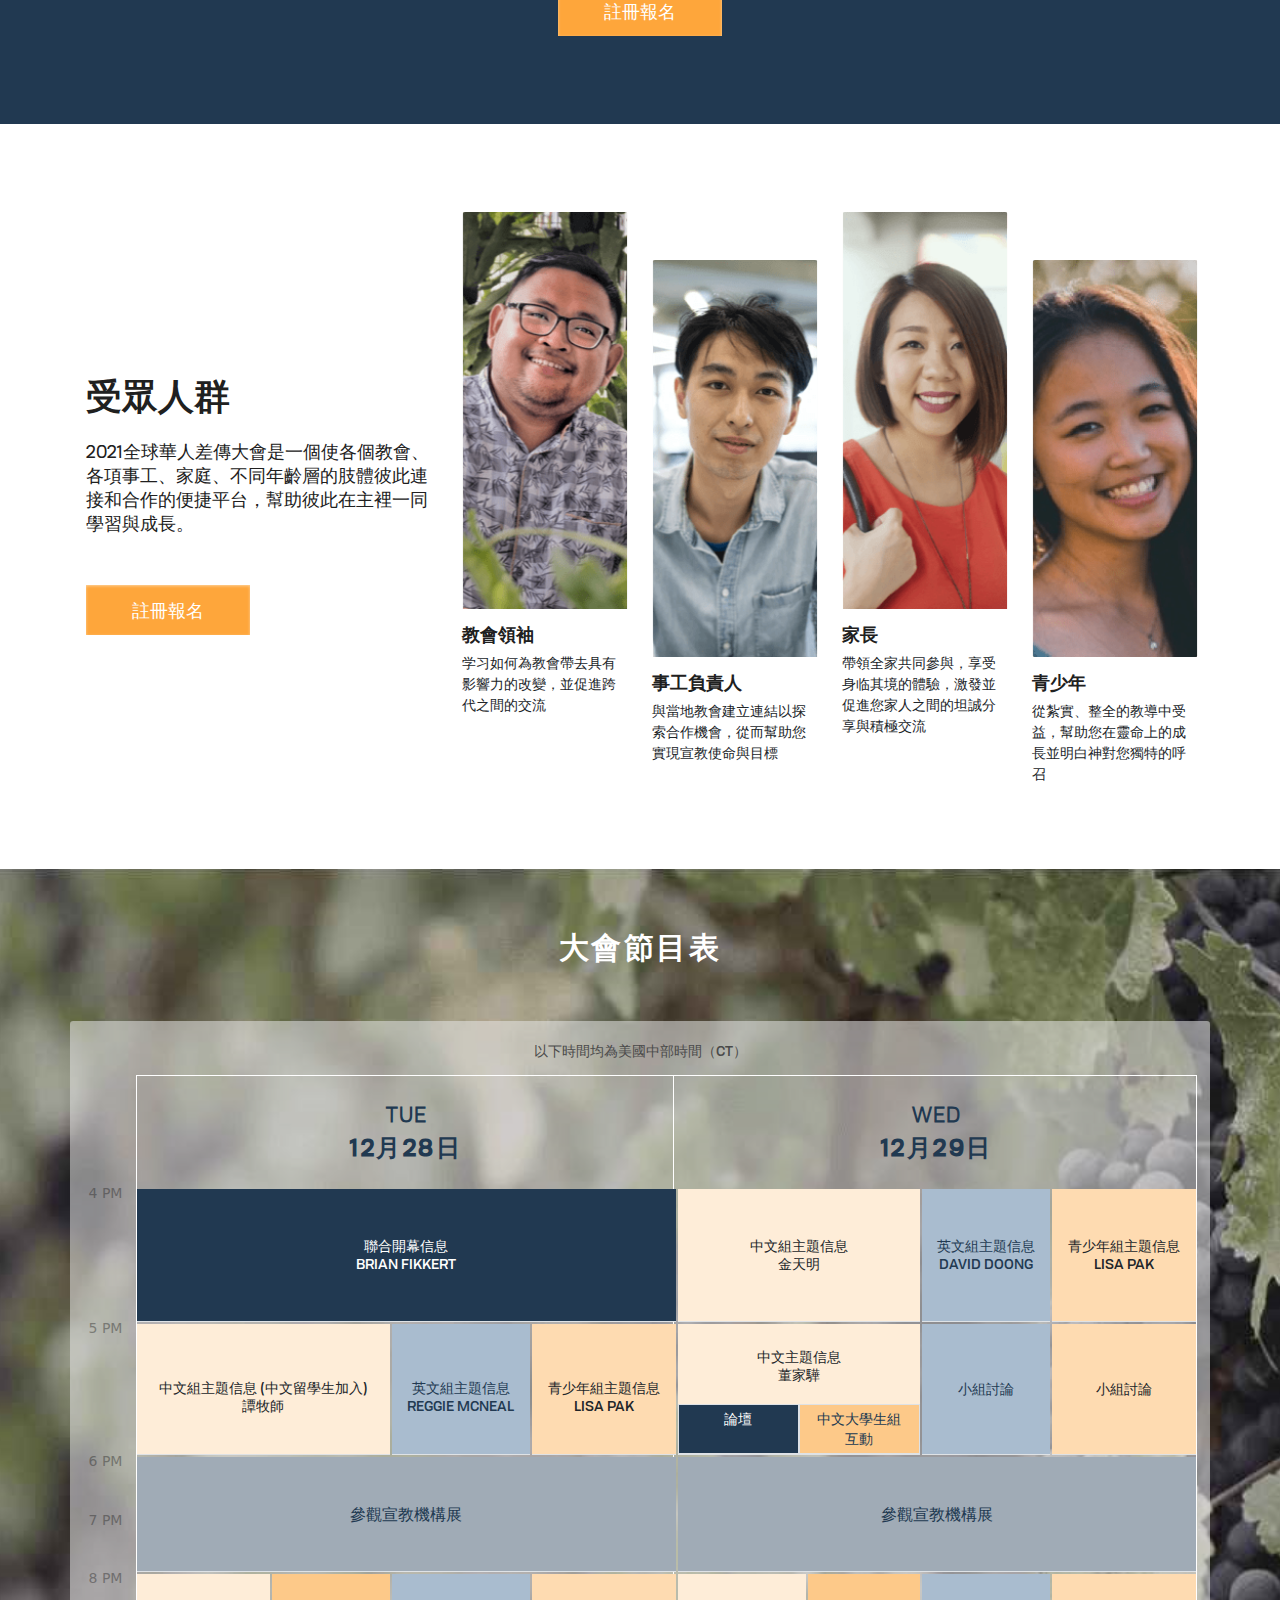
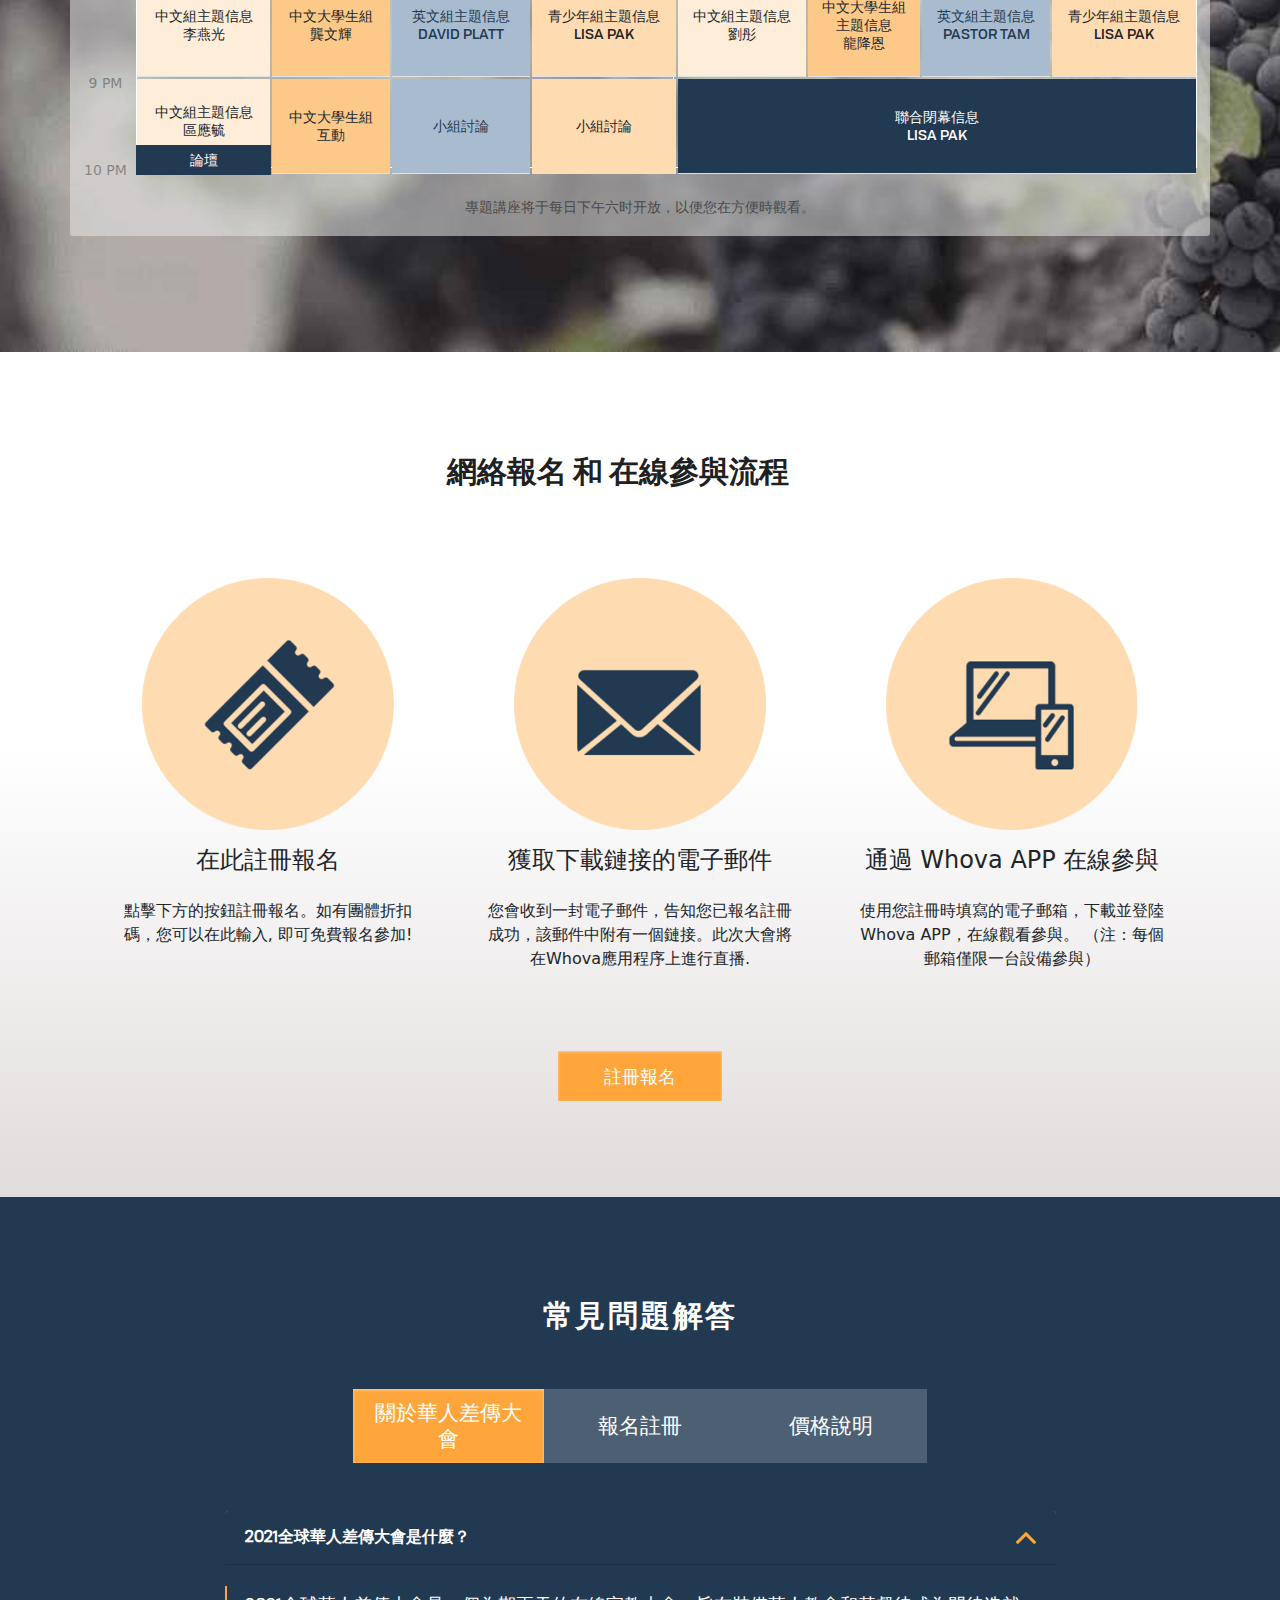
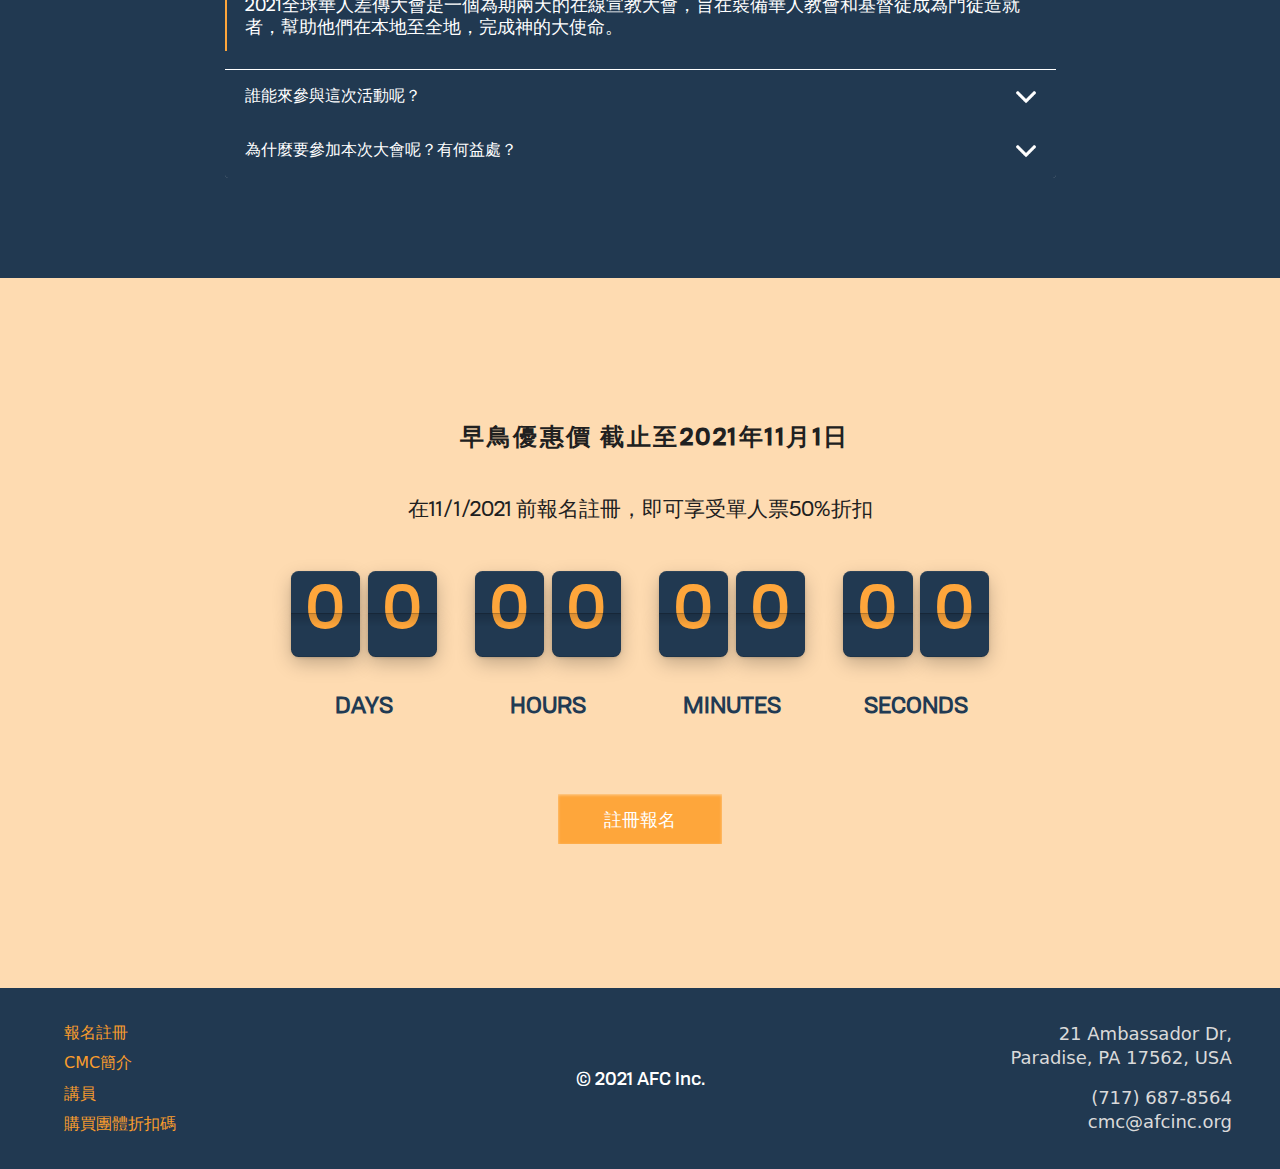
==== commit 41cf7084: "delete the old repo" ====
--- a/index.html
+++ b/index.html
@@ -64,7 +64,7 @@
                                 </li>
                             </ul>
                             <span class="navbar-text">
-                                <a href="http://www.claruz.com/cmc/v6/1.html"
+                                <a href="https://www.thecmc.org/register"
                                     class="cm_preRegister cm_font_tofino_personal_regular cm_font_18  cm_font_white wid-100">註冊報名</a>
                             </span>
                         </div>
@@ -96,7 +96,7 @@
             </div>
             <div class="row button_99 pt-3 pb-5">
                 <div class="col-sm-3">
-                    <a href="http://www.claruz.com/cmc/v6/1.html"
+                    <a href="https://www.thecmc.org/register"
                         class="cm_preRegister cm_font_tofino_personal_regular cm_font_18  cm_font_white mmmleft reg-left">註冊報名</a>
                 </div>
             </div>
@@ -149,20 +149,19 @@
 
     <div class="sponsersSection_wrapper">
         <div class="container  sponsersSection">
-            
-            <h1 class="text-center sponsor_church cm_font_formula_bold cm_font_bold cm_font_black cm_font_24 letter-spacing"
+            <div class="head">
+                <h1 class="text-center sponsor_church cm_font_formula_bold cm_font_bold cm_font_black cm_font_24 letter-spacing"
                 style=" font-family: 'Oswald', sans-serif;"> GOLD SPONSOR </h1>
-            <div class="row justify-content-center">
-                <div class="col-sm-4 text-center">
-                    <div class="col-sm-12">
-                        <a href="https://prsi.org/" target="blank" class="public"> <img
-                            src="assets/images/prs-logo-main-cmyk-1.png" alt="image"> </a>
-                    </div>
-                </div>
-            </div>
-
-                
-            
+                <div class="row justify-content-center">
+                    <div class="col-sm-4 text-center">
+                        <div class="col-sm-12">
+                            <a href="https://prsi.org/" target="blank" class="public"> <img
+                                src="assets/images/prs-logo-main-cmyk-1.png" alt="image"> </a>
+                        </div>
+                    </div>
+                </div>
+            </div>
+
             <h1 class="text-center sponsor_church cm_font_formula_bold cm_font_bold cm_font_black cm_font_24 letter-spacing"
                 style=" font-family: 'Oswald', sans-serif;"> SPONSORING CHURCHES </h1>
             <div class="row pt-5 logo-btm align-items-center">
@@ -505,7 +504,7 @@
                     </div>
                 </div>
             </div>
-            <a href="http://www.claruz.com/cmc/v6/1.html"
+            <a href="https://www.thecmc.org/register"
                 class="cm_preRegister cm_font_tofino_personal_regular cm_font_18 cm_font_bold cm_font_white">註冊報名</a>
         </div>
     </div>
@@ -518,7 +517,7 @@
                 <p class="cm_font_black cm_font_tofino_personal_regular cm_font_18 pt-3">
                     2021全球華人差傳大會是一個使各個教會、各項事工、家庭、不同年齡層的肢體彼此連接和合作的便捷平台，幫助彼此在主裡一同學習與成長。 </p>
                 <div class="text-left mt-5">
-                    <a href="http://www.claruz.com/cmc/v6/1.html"
+                    <a href="https://www.thecmc.org/register"
                         class="cm_preRegister cm_font_tofino_personal_regular cm_font_18 cm_font_bold cm_font_white but-cen-mob">註冊報名</a>
                 </div>
             </div>
@@ -761,7 +760,7 @@
                         </div>
                     </div>
                     <div class="col-sm-12 text-center py-5">
-                        <a href="http://www.claruz.com/cmc/v6/1.html"
+                        <a href="https://www.thecmc.org/register"
                             class="cm_preRegister cm_font_tofino_personal_regular cm_font_18  cm_font_white wid-100 mx-auto">註冊報名</a>
                     </div>
                 </div>
@@ -1047,7 +1046,7 @@
                     <!-- new timer -->
 
 
-                    <a href="http://www.claruz.com/cmc/v6/1.html"
+                    <a href="https://www.thecmc.org/register"
                         class="cm_preRegister cm_font_tofino_personal_regular cm_font_18 cm_font_bold cm_font_white text-center">註冊報名</a>
                 </div>
                 <!-- <div class="col-sm-3"></div> -->
@@ -1079,7 +1078,7 @@
                     <ul class="list-group bg-transparent">
                         <li class="list-group-item bg-transparent border-0 orange-col list-pad">
 
-                            <a href="http://www.claruz.com/cmc/v6/1.html">報名註冊</a>
+                            <a href="https://www.thecmc.org/register">報名註冊</a>
                         </li>
                         <li class="list-group-item bg-transparent border-0 orange-col list-pad">
                             <a href="#glimpses">CMC簡介</a>
